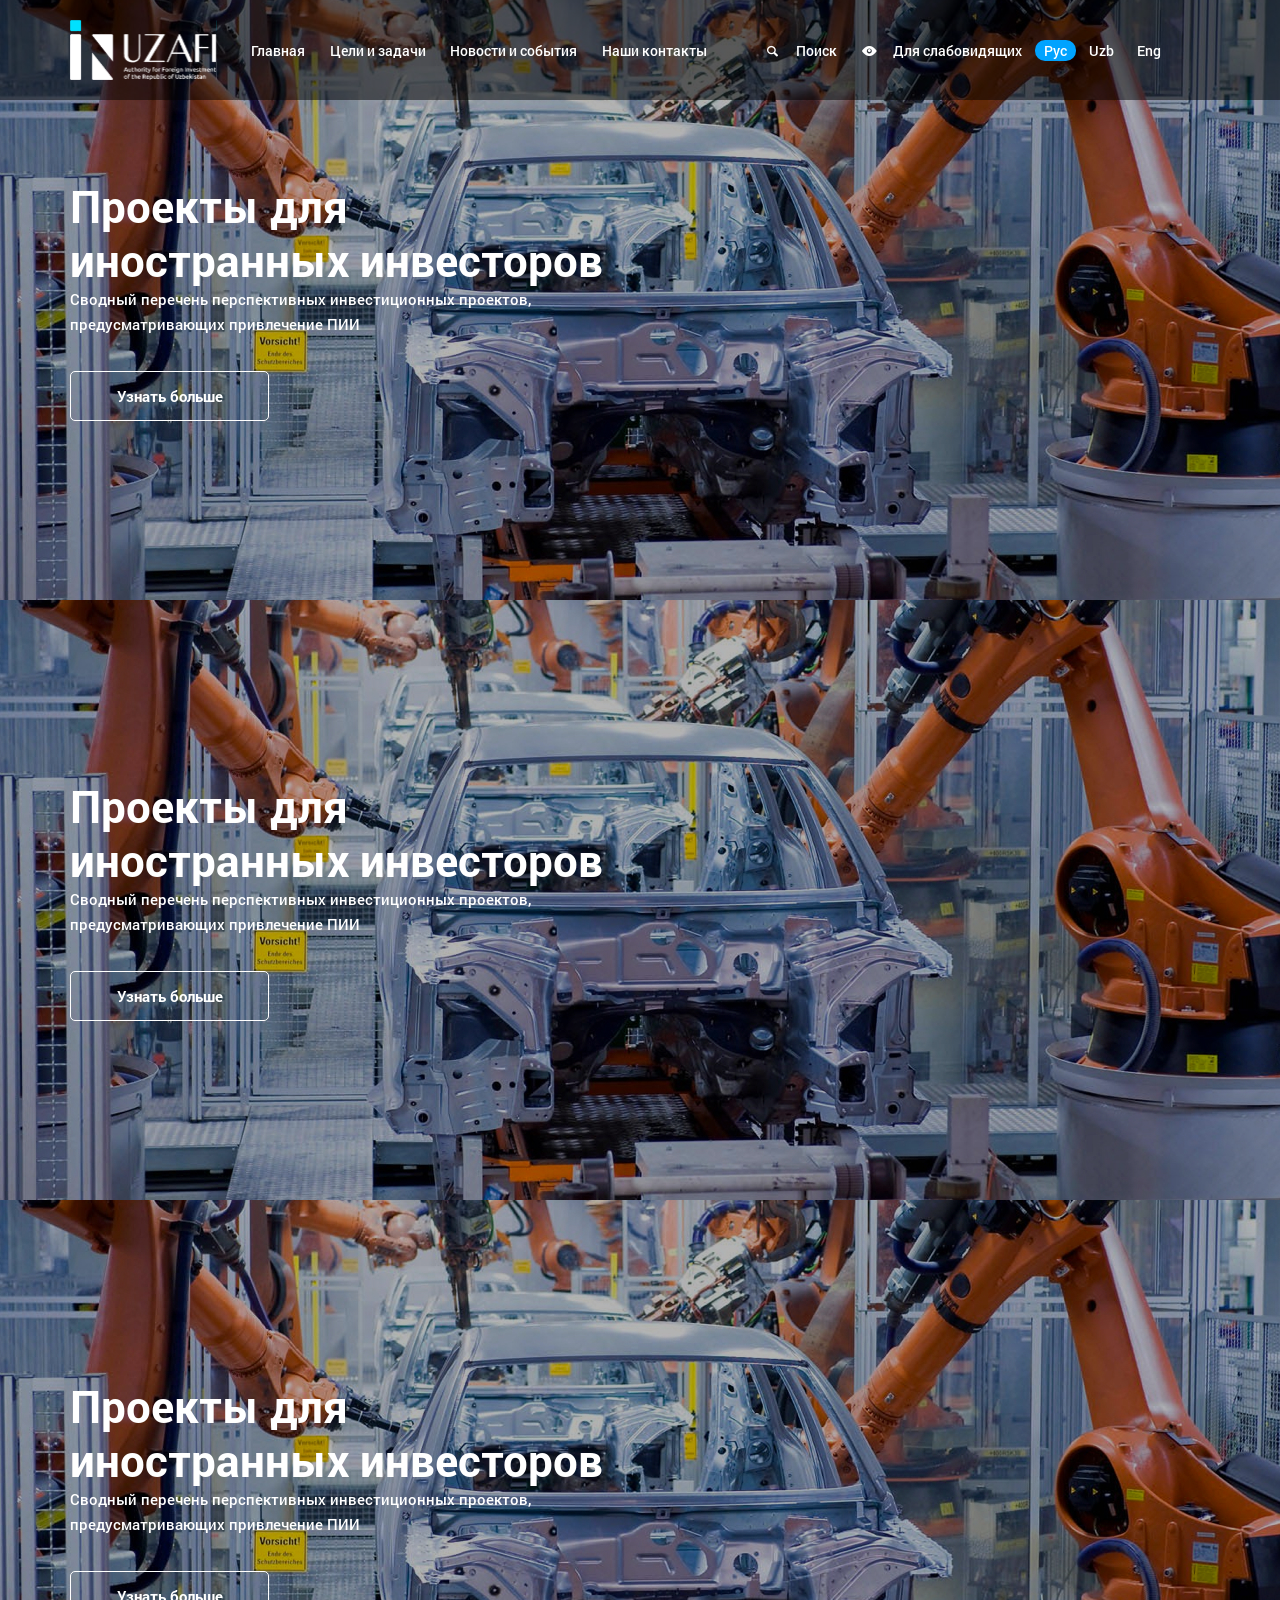
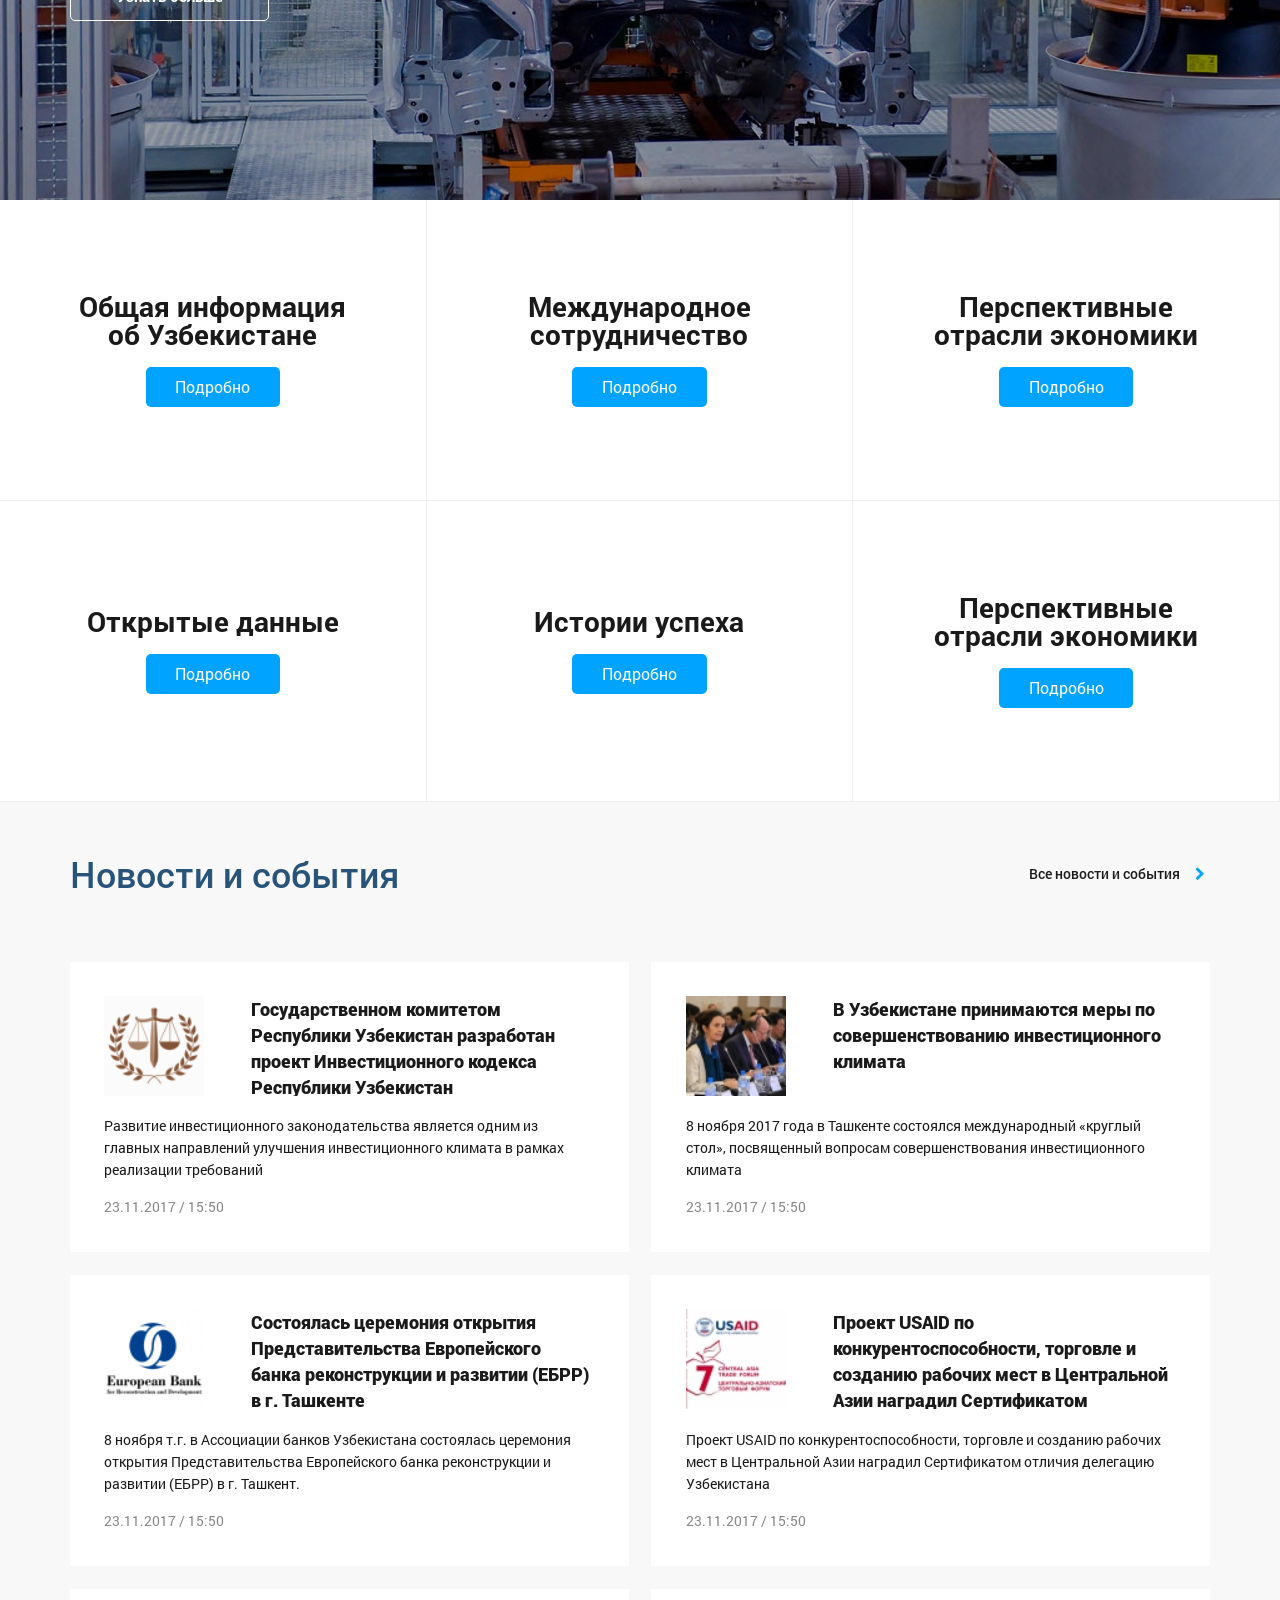
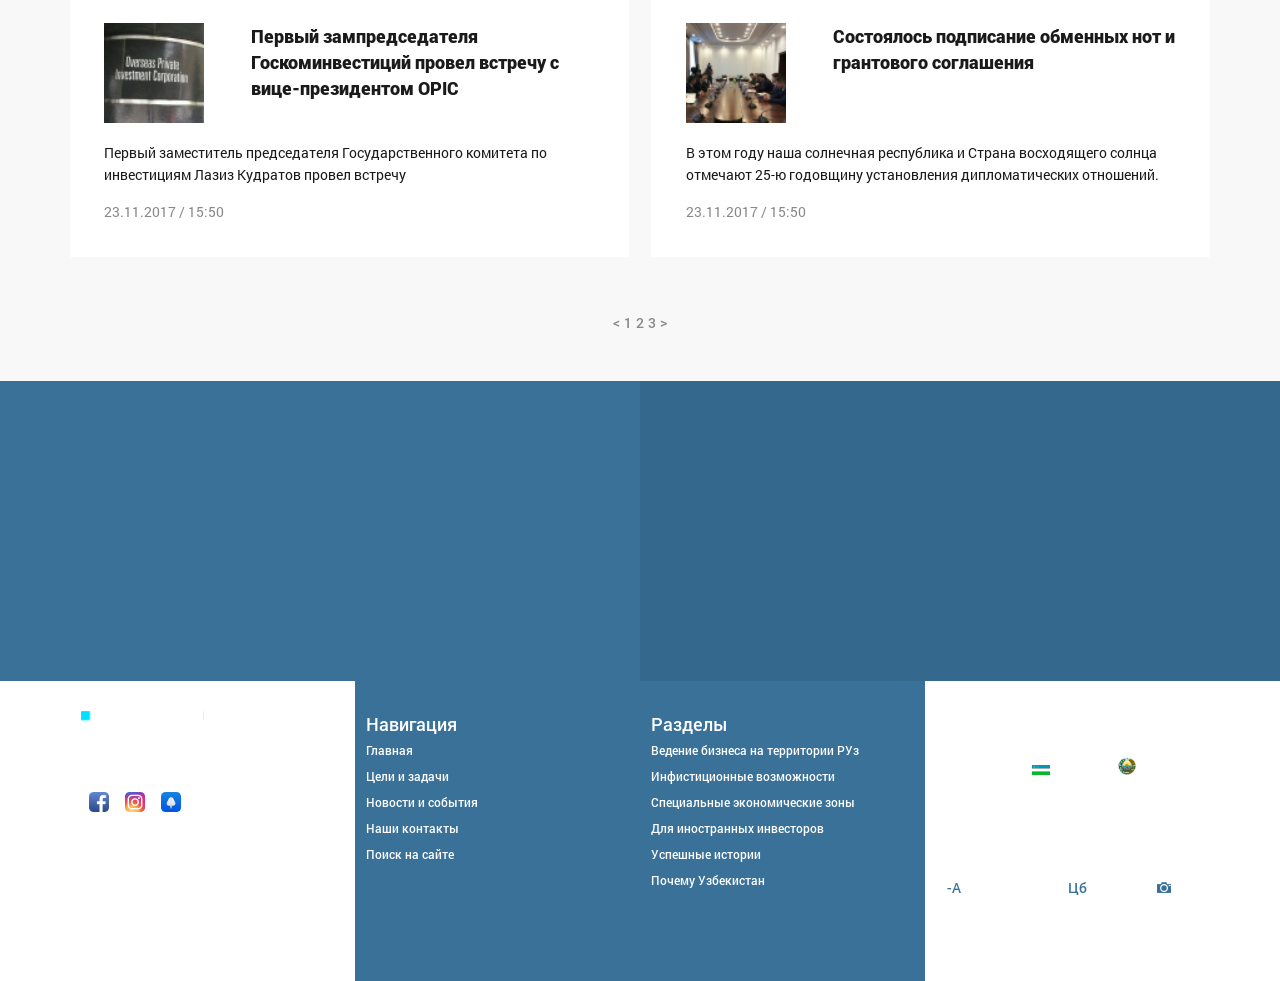
==== page.html @ 5b0d6d6d "second commit" ====
<!DOCTYPE html>
<head>
    <title>Общая информация об Узбекистане</title>
    <meta name="viewport" content="width=device-width, initial-scale=1">
    <meta http-equiv="Content-Type" content="text/html; charset=utf-8" />
    <link rel="shortcut icon" href="images/favicon.ico" />

    <!--fonts-->
    <link href="css/bootstrap.css" rel="stylesheet" type="text/css" media="all" />
    <link href="css/style.css" rel="stylesheet" type="text/css" media="all" />
    <link href="css/slider/owl.carousel.min.css" type="text/css" rel="stylesheet">
    <link href="css/slider/owl.theme.default.css" type="text/css" rel="stylesheet">
    
    <link href="fonts/font_icon.css" type="text/css" rel="stylesheet">
    <!--//fonts-->
    
    <!-- js -->
    <script src="js/jquery.min.js"></script>
    <script type="text/javascript">
		function diplay_hide (blockId){ 
			if ($(blockId).css('display') == 'none'){ 
				$(blockId).animate({height: 'show'}, 200); 
			}else{     
				$(blockId).animate({height: 'hide'}, 200);
			}
		} 
    </script>
    
    <script src="js/slider/jquery-1.10.2.min.js"></script>
    <script src="js/slider/owl.carousel.min.js"></script>
    <script src="js/slider/script2.js"></script>
    <!-- //js -->
</head>

<body>
	<!---------- { top_menu } ------------------------------->
	<div id="topmenu">
    	<div class="topmbg"></div>
        <div class="topmct">
        	<div class="container">
            	<div class="bkpos_15">
                	<a onClick="diplay_hide('#mobakt');return false;" href="#" class="icon-menu-3 mobile_menus1"></a>
                	<a href=""><img class="logos" src="images/logo.svg" /></a>
                    <a href="" class="icon-search-1 mobile_menus2"></a>
                </div>
                
                <div class="bkpos_45 menus">
                	<a href="">Главная</a>
                    <a href="">Цели и задачи</a>
                    <a href="">Новости и события</a>
                    <a href="">Наши контакты</a>
                </div>
                
                <div class="bkpos_40 menus2">
                	<a href="" class="icon-search-1"><span>Поиск</span></a>
                    <a href="" class="icon-eye-2"><span>Для слабовидящих</span></a>
                    
                    <a href="" class="linklang_aktiv">Рус</a>
                    <a href="" class="linklang">Uzb</a>
                    <a href="" class="linklang">Eng</a>
                </div>
                <div class="clear"></div>
            </div>
        </div>
        
        <div class="topmct_mobile" id="mobakt">
        	<a href="">Главная</a>
            <a href="">Цели и задачи</a>
            <a href="">Новости и события</a>
            <a href="">Наши контакты</a>
            <a href="">Поиск</a>
            <a href="">Для слабовидящих</a>
            
            <div class="mobile_lang" >
            	<a href="" class="aktiv_mobils">Рус</a>
                <a href="">Uzb</a>
                <a href="">Eng</a>
                <div class="clear"></div>
            </div>
        </div>
    </div>
    <!---------- { top_menu } ------------------------------->
    
    <!----------- { header } -------------------------------->
    <header id="slide">
    	<div id="slidera2" >
    
        <div class="slidera22">
             <div class="slide_p4" style="background: url(images/Bitmap.jpg) no-repeat;">
             	<div class="container">
                	<div class="sdio">
                        <div class="slide_container">
                        	<h1>Проекты для <br>иностранных инвесторов</h1>
                            <p>Сводный перечень перспективных инвестиционных проектов,<br>предусматривающих привлечение ПИИ</p>
                            <a href="">Узнать больше</a>
                        </div>
                    </div>
                </div>
             </div>
        </div>
        <div class="slidera22">
            <div class="slide_p4" style="background: url(images/Bitmap.jpg) no-repeat;">
            	<div class="container">
                	<div class="sdio">
                        <div class="slide_container">
                        	<h1>Проекты для <br>иностранных инвесторов</h1>
                            <p>Сводный перечень перспективных инвестиционных проектов,<br>предусматривающих привлечение ПИИ</p>
                            <a href="">Узнать больше</a>
                        </div>
                    </div>
                </div>
            </div>
        </div>
        <div class="slidera22">
            <div class="slide_p4" style="background: url(images/Bitmap.jpg) no-repeat;">
            	<div class="container">
                	<div class="sdio">
                        <div class="slide_container">
                        	<h1>Проекты для <br>иностранных инвесторов</h1>
                            <p>Сводный перечень перспективных инвестиционных проектов,<br>предусматривающих привлечение ПИИ</p>
                            <a href="">Узнать больше</a>
                        </div>
                    </div>
                </div>
            </div>
        </div>
        
    </div>	
    </header>
    <!----------- { header } -------------------------------->
    
    
    <!---------- { position1_page } ------------------------->
    <section id="position1_page">
    	<div class="bkpos_33 pageselect">
        	<div class="bg_activ">
            	<div class="bg_activ_img" style="background: url(images/Bitmap.svg) no-repeat;"></div>
            </div>
        	<div class="blocksd_pag">
            	<div class="tabck">
                    <h1>Общая информация <br>об Узбекистане</h1>
                    <a href="">Подробно</a>
                </div>
            </div>
        </div>
        
        <div class="bkpos_33 pageselect">
        	<div class="bg_activ">
            	<div class="bg_activ_img" style="background: url(images/Bitmap.svg) no-repeat;"></div>
            </div>
        	<div class="blocksd_pag">
            	<div class="tabck">
                    <h1>Международное<br>сотрудничество</h1>
                    <a href="">Подробно</a>
                </div>
            </div>
        </div>
        
        <div class="bkpos_33 pageselect">
        	<div class="bg_activ">
            	<div class="bg_activ_img" style="background: url(images/Bitmap.svg) no-repeat;"></div>
            </div>
        	<div class="blocksd_pag">
            	<div class="tabck">
                    <h1>Перспективные<br>отрасли экономики</h1>
                    <a href="">Подробно</a>
                </div>
            </div>
        </div>
        
        <div class="bkpos_33 pageselect">
        	<div class="bg_activ">
            	<div class="bg_activ_img" style="background: url(images/Bitmap.svg) no-repeat;"></div>
            </div>
        	<div class="blocksd_pag">
            	<div class="tabck">
                    <h1>Открытые данные</h1>
                    <a href="">Подробно</a>
                </div>
            </div>
        </div>
        
        <div class="bkpos_33 pageselect">
        	<div class="bg_activ">
            	<div class="bg_activ_img" style="background: url(images/Bitmap.svg) no-repeat;"></div>
            </div>
        	<div class="blocksd_pag">
            	<div class="tabck">
                    <h1>Истории успеха</h1>
                    <a href="">Подробно</a>
                </div>
            </div>
        </div>
        
        <div class="bkpos_33 pageselect">
        	<div class="bg_activ">
            	<div class="bg_activ_img" style="background: url(images/Bitmap.svg) no-repeat;"></div>
            </div>
        	<div class="blocksd_pag">
            	<div class="tabck">
                    <h1>Перспективные<br>отрасли экономики</h1>
                    <a href="">Подробно</a>
                </div>
            </div>
        </div>
        <div class="clear"></div>
    </section>
    <!---------- { position1_page } ------------------------->
    
    
    <!---------- { position5 } ------------------------------>
    <section id="position5">
    	<div class="container">
        	<div class="posblocktitle">
                <div class="bkpos_50"><h1>Новости и события</h1></div>
                <div class="bkpos_50 linksd"><a href="" >Все новости и события<span class="icon-right-open ivos"></span></a></div>
                <div class="clear"></div>
        	</div>
        	<div class="clear"></div>
        	
        	<div class="tablsert">
            	<!-------------------------------------------->
    			<div class="contaibls1">
                	<div class="cretable1">
                    	<div class="bkpos_30"><img src="images/svicon1.svg" /></div>
                        <div class="bkpos_70"><h1>Государственном комитетом Республики Узбекистан разработан проект Инвестиционного кодекса Республики Узбекистан</h1></div>
                        <div class="clear"></div>
                    </div>
                    
                    <div class="cretable2">
                    	<p>Развитие инвестиционного законодательства является одним из главных направлений улучшения инвестиционного климата
в рамках реализации требований</p>
						<span>23.11.2017 / 15:50</span>
                    </div>
                </div>
                <!-------------------------------------------->
                
            	<!-------------------------------------------->
    			<div class="contaibls2">
                    <div class="cretable1">
                    	<div class="bkpos_30"><img src="images/svicon2.svg" /></div>
                        <div class="bkpos_70"><h1>В Узбекистане принимаются меры по совершенствованию инвестиционного климата</h1></div>
                        <div class="clear"></div>
                    </div>
                    
                    <div class="cretable2">
                    	<p>8 ноября 2017 года в Ташкенте состоялся международный «круглый стол», посвященный вопросам совершенствования инвестиционного климата</p>
						<span>23.11.2017 / 15:50</span>
                    </div>
                </div>
                <!-------------------------------------------->
                
                <!-------------------------------------------->
    			<div class="contaibls1">
                	<div class="cretable1">
                    	<div class="bkpos_30"><img src="images/svicon3.svg" /></div>
                        <div class="bkpos_70"><h1>Cостоялась церемония открытия Представительства Европейского банка реконструкции и развитии (ЕБРР) в г. Ташкенте</h1></div>
                        <div class="clear"></div>
                    </div>
                    
                    <div class="cretable2">
                    	<p>8 ноября т.г. в Ассоциации банков Узбекистана состоялась церемония открытия Представительства Европейского банка реконструкции и развитии (ЕБРР) в г. Ташкент.</p>
						<span>23.11.2017 / 15:50</span>
                    </div>
                </div>
                <!-------------------------------------------->
                
            	<!-------------------------------------------->
    			<div class="contaibls2">
                    <div class="cretable1">
                    	<div class="bkpos_30"><img src="images/svicon4.svg" /></div>
                        <div class="bkpos_70"><h1>Проект USAID по конкурентоспособности, торговле и созданию рабочих мест в Центральной Азии наградил Сертификатом делегацию Узбекистана</h1></div>
                        <div class="clear"></div>
                    </div>
                    
                    <div class="cretable2">
                    	<p>Проект USAID по конкурентоспособности, торговле и созданию рабочих мест в Центральной Азии наградил Сертификатом отличия делегацию Узбекистана</p>
						<span>23.11.2017 / 15:50</span>
                    </div>
                </div>
                <!-------------------------------------------->
                
                <!-------------------------------------------->
    			<div class="contaibls1">
                	<div class="cretable1">
                    	<div class="bkpos_30"><img src="images/svicon5.svg" /></div>
                        <div class="bkpos_70"><h1>Первый зампредседателя Госкоминвестиций провел встречу с вице-президентом OPIC</h1></div>
                        <div class="clear"></div>
                    </div>
                    
                    <div class="cretable2">
                    	<p>Первый заместитель председателя Государственного комитета по инвестициям Лазиз Кудратов провел встречу</p>
						<span>23.11.2017 / 15:50</span>
                    </div>
                </div>
                <!-------------------------------------------->
                
            	<!-------------------------------------------->
    			<div class="contaibls2">
                    <div class="cretable1">
                    	<div class="bkpos_30"><img src="images/svicon6.svg" /></div>
                        <div class="bkpos_70"><h1>Состоялось подписание обменных нот и грантового соглашения</h1></div>
                        <div class="clear"></div>
                    </div>
                    
                    <div class="cretable2">
                    	<p>В этом году наша солнечная республика и Страна восходящего солнца отмечают 25-ю годовщину установления дипломатических отношений.</p>
						<span>23.11.2017 / 15:50</span>
                    </div>
                </div>
                <!-------------------------------------------->
                <div class="clear"></div>
            </div>
            
            
            <div class="navigations">
            	<a href=""><</a>
                <a href="">1</a>
                <a href="">2</a>
                <a href="">3</a>
                <a href="">></a>
            </div>
            
        </div>
    </section>
    <!---------- { position5 } ------------------------------>
    
    
    
    <!----------- { footer } -------------------------------->
    <footer id="footer">
    	<div class="footerbg">
            <div class="bkpos_50 fbgs1"></div>
            <div class="bkpos_50 fbgs2"></div>
            <div class="clear"></div>
        </div>
        <div class="clear"></div>
        
        <div class="container">
        	<div class="footcont">
        		<div class="bkpos_25 fotblocks1">
                	<img class="logos_footer" src="images/logo.svg" />
                    <div class="soc">
                    	<a href=""><img src="images/Facebook.png" /></a>
                        <a href=""><img src="images/insta.png" /></a>
                        <a href=""><img src="images/spark2.png" /></a>
                        <div class="clear"></div>
                    </div>
                    
                    <div class="cont">
                    	<p>Телефон доверия</p>
                        <h1>238 52 76</h1>
                    </div>
                    
                    <div class="copyright">
                    © Государственный комитет<br> Республики Узбекистан по<br> инвестициям, 2018
                    </div>
                </div>
                
                <div class="bkpos_25 fotblocks1 bgsfoter">
                	<div class="fnavigat">
                    	<h1>Навигация</h1>
                        <a href="">Главная</a>
                        <a href="">Цели и задачи</a>
                        <a href="">Новости и события</a>
                        <a href="">Наши контакты</a>
                        <a href="">Поиск на сайте</a>
                    </div>
                </div>
                
                <div class="bkpos_25 fotblocks1 slabs bgsfoter">
                	<div class="fnavigat">
                    	<h1>Разделы</h1>
                        <a href="">Ведение бизнеса на территории РУз</a>
                        <a href="">Инфистиционные возможности</a>
                        <a href="">Специальные экономические зоны</a>
                        <a href="">Для иностранных инвесторов</a>
                        <a href="">Успешные истории</a>
                        <a href="">Почему Узбекистан</a>
                    </div>
                </div>
                
                <div class="bkpos_25 fotblocks1 ">
                	<div class="fnavigat1">
                    	<h1>Символика Узбекистана</h1>
                        <div class="symvol">
                            <a href=""><img src="images/symvol1.svg" />Гимн</a>
                            <a href="" class="linedf"><img src="images/symvol2.svg" />Флаг</a>
                            <a href="" class="linedf"><img src="images/symvol3.svg" />Герб</a>
                            <div class="clear"></div>
                        </div>
                        <h1 class="slabs">Возможности для слабовидящих</h1>
                        
                        <div class="buttoms_uprav">
                        	<div class="post1uprav">
                            	<a href="" class="activf">-A</a>
                                <a href="">A</a>
                                <a href="">+A</a>
                            </div>
                            
                            <div class="post2uprav">
                            	<a href="" class="activf">Цб</a>
                                <a href="">Чб</a>
                            </div>
                            
                            <div class="post3uprav">
                            	<a href="" class="icon-camera-6 activf"></a>
                            </div>
                        	<div class="clear"></div>
                        </div>
                        
                        <div class="copys">Разработано в iHoops</div>
                    </div>
                </div>
                <div class="clear"></div>
            </div>
        </div>
    </footer>
    <!----------- { footer } -------------------------------->
</body>
</html>
---- css/style.css ----
@import url(../fonts/font.css); /*roboto1,roboto2,roboto3,roboto4,roboto5,roboto6,roboto7,roboto8,roboto9,roboto10,roboto11,roboto12,open_sans_bold,open_sans*/
/*
------------------------------
Author: Sgurskiy Andrey
Author URL: http://avvio.org
------------------------------
*/



/* =========== {сброс} ============== */
html, body, div, span, applet, object, iframe, h1, h2, h3, h4, h5, h6, p, blockquote, pre, a, abbr, acronym, address, big, cite, code, del, dfn, em, img, ins, kbd, q, s, samp, small, strike, strong, sub, sup, tt, var, b, u, i, center, dl, dt, dd, ol, ul, li, fieldset, form, label, legend, table, caption, tbody, tfoot, thead, tr, th, td,article, aside, canvas, details, embed, figure, figcaption, footer, header, hgroup, menu, nav, output, ruby, section, summary, time, mark, audio, video { margin: 0; padding: 0; border: 0; font-size: 100%; font: inherit; vertical-align: baseline } article, aside, details, figcaption, figure, footer, header, hgroup, menu, nav, section { display: block } body { line-height: 1 } ol, ul { list-style: none } blockquote, q { quotes: none } blockquote:before, blockquote:after, q:before, q:after { content: ''; content: none } table { border-collapse: collapse; border-spacing: 0 }
article,aside,details,figcaption,figure,footer,header,hgroup,nav,section,summary { display: block; }
/* =========== {сброс} ============== */


/* ========== {фон сайта} =========== */
html, html { -webkit-font-smoothing: antialiased; background-color:#ffffff !important; font-family:'roboto10',Verdana !important;}
/* ========== {фон сайта} =========== */


/* ============ {body} ============== */
body, select, input, textarea, button {outline: none; padding:0px; margin:0px;}
.clear{ clear:both;}
/* ============ {body} ============== */


/* ========= {block pack} =========== */
.bkpos_05{ float:left; width:5%; height:auto;}
.bkpos_10{ float:left; width:10%; height:auto;}
.bkpos_15{ float:left; width:15%; height:auto;}
.bkpos_20{ float:left; width:20%; height:auto;}
.bkpos_25{ float:left; width:25%; height:auto;}
.bkpos_30{ float:left; width:30%; height:auto;}
.bkpos_33{ float:left; width:33.33333333333%; height:auto;}
.bkpos_35{ float:left; width:35%; height:auto;}
.bkpos_37{ float:left; width:37%; height:auto;}
.bkpos_40{ float:left; width:40%; height:auto;}
.bkpos_45{ float:left; width:45%; height:auto;}
.bkpos_50{ float:left; width:50%; height:auto;}
.bkpos_55{ float:left; width:55%; height:auto;}
.bkpos_60{ float:left; width:60%; height:auto;}
.bkpos_63{ float:left; width:63%; height:auto;}
.bkpos_65{ float:left; width:65%; height:auto;}
.bkpos_70{ float:left; width:70%; height:auto;}
.bkpos_75{ float:left; width:75%; height:auto;}
.bkpos_80{ float:left; width:80%; height:auto;}
.bkpos_85{ float:left; width:85%; height:auto;}
.bkpos_90{ float:left; width:90%; height:auto;}
.bkpos_95{ float:left; width:95%; height:auto;}
.bkpos_100{ float:left; width:100%; height:auto;}
/* ========= {block pack} =========== */


/*----------------------------------------------------------------------------------------ОБЩЕЕ------------------------------------------------------------------------------------*/
/*------------------------ { top_menu } ---------------------------------*/
#topmenu{ height:auto; position:fixed; width:100%; z-index:999;}
.topmbg{ height:100px; background-color:#000000; opacity: 0.5;}

.mobile_menus1{ float:left; font-size:18px; color:#FFFFFF; display:none; line-height:60px; width:10%;}
.mobile_menus2{ float:right; font-size:18px; color:#FFFFFF; display:none; line-height:60px; width:10%;}
.mobile_menus1:hover{opacity:0.8;}
.mobile_menus2:hover{opacity:0.8;}
.topmct_mobile{ background-color:#FFFFFF; padding-bottom:1%; display:none;}
.topmct_mobile a{ display:block; height:35px; line-height:35px; border-bottom:1px solid #eeeeee; padding-left:4%; padding-right:4%; font-size:12px; color:#000000; transition: 0.5s;}
.topmct_mobile a:hover{ padding-left:6%;}
.mobile_lang{ margin-top:5%; }
.mobile_lang a{ width: 29%; margin-left:2%; margin-right:2%; float:left; display:block; font-size:14px; color:#000000; font-family:'roboto8',Verdana; text-align:center; font-size:12px;}
.mobile_lang a:hover{ background-color:#00A3FF; color:#FFFFFF; padding:0;}
.aktiv_mobils{background-color:#00A3FF; color:#FFFFFF !important; padding:0;}

.topmct{ height:100px; width:100%; position:relative; z-index:9; margin-top:-100px;}
.topmct .logos{ height:60px; width:auto; margin-top:20px;}
.topmct .menus{ line-height:100px;}
.topmct .menus a{ font-size:14px; color:#FFFFFF; font-family:'roboto8',Verdana; padding-left:2%; padding-right:2%;}
.topmct .menus a:hover{opacity: 0.7;}
.menus2{line-height:100px;}
.topmct .menus2 a{ font-size:14px; color:#FFFFFF; font-family:'roboto8',Verdana; padding-left:2%; padding-right:2%;}
.topmct .menus2 a:hover{opacity: 0.7;}
.topmct .menus2 a span{ padding-left:3%;}

.linklang{}
.linklang:hover{ background-color:#00A3FF; padding-left:5px; padding-right:5px; padding-top:1px; padding-bottom:1px; border-radius:10px; opacity: 1 !important;}
.linklang_aktiv{ background-color:#00A3FF; padding-left:5px; padding-right:5px; padding-top:1px; padding-bottom:1px; border-radius:10px;}
.linklang_aktiv:hover{ opacity: 1 !important;}
/*------------------------ { top_menu } ---------------------------------*/


/*------------------------ { footer } --------------------------------*/
#footer{ background-color:#3A7199; height:300px;}
.footerbg{}
.fbgs1{height:300px; background-color:#3A7199;}
.fbgs2{height:300px; background-color:#35688D;}

.footcont{  width:100%;  height:300px; display:block; margin-top:-300px;  z-index:9; position:relative; }
.fotblocks1{ height:300px; padding-top:30px; padding-bottom:30px; padding-left:1%; padding-right:1%;}
.logos_footer{ height:50px; width:auto; margin-bottom:8%;}
.soc{ margin-bottom:8%;}
.soc a{ height:20px; width:20px; float: left; display:block; margin:3%;}
.soc a img{ height:20px; width:20px;}

.cont{margin-bottom:8%;}
.cont p{color:#fff; font-family:'roboto3',Verdana; font-size:12px;}
.cont h1{color:#fff; font-family:'roboto8',Verdana; font-size:24px;}

.copyright{color:#fff; font-family:'roboto3',Verdana; font-size:10px;}

.fnavigat{}
.fnavigat h1{color:#fff; font-family:'roboto8',Verdana; font-size:18px; line-height:26px;}
.fnavigat a{ display:block; color:#fff; font-family:'roboto8',Verdana; font-size:12px; line-height:26px;}
.fnavigat a:hover{ opacity:0.7;}

.fnavigat1{}
.fnavigat1 h1{color:#fff; font-family:'roboto8',Verdana; font-size:18px; line-height:26px;}

.symvol{ margin-top:7%; margin-bottom:7%;}
.symvol a{color:#fff; font-family:'roboto8',Verdana; font-size:14px; margin-top:-5px; display:block; float:left; width:33%; height:30px; line-height:30px;}
.symvol a:hover{opacity:0.7;}
.linedf{border-left:1px solid #FFFFFF; padding-left:3%; padding-right:3%;}
.symvol a img{padding-right:12px; margin-bottom:-4px;}

.buttoms_uprav{ margin-top:7%;}
.post1uprav{ float:left; margin-right:15px;}
.post1uprav a{ display:block; float:left; margin:3px; width:30px; height:30px; border-radius:6px; border:1px solid #FFFFFF; line-height:30px; text-align:center; color:#FFFFFF; font-family:'roboto8',Verdana; font-size:14px;}
.post1uprav a:hover{color:#3A7199; background-color:#FFFFFF; }

.post2uprav{ float:left; margin-right:15px;}
.post2uprav a{ display:block; float:left; margin:3px; width:30px; height:30px; border-radius:6px; border:1px solid #FFFFFF; line-height:30px; text-align:center; color:#FFFFFF; font-family:'roboto8',Verdana; font-size:14px;}
.post2uprav a:hover{color:#3A7199; background-color:#FFFFFF; }

.post3uprav{ float:left; margin-right:15px;}
.post3uprav a{ display:block; float:left; margin:3px; width:30px; height:30px; border-radius:6px; border:1px solid #FFFFFF; line-height:30px; text-align:center; color:#FFFFFF; font-family:'roboto8',Verdana; font-size:14px;}
.post3uprav a:hover{color:#3A7199; background-color:#FFFFFF; }

.activf{color:#3A7199 !important; background-color:#FFFFFF;}

.copys{ margin-top:7%; color:#fff; font-family:'roboto1',Verdana; font-size:10px;}
.bgsfoter{background-color:#3A7199;}
/*------------------------ { footer } --------------------------------*/
/*----------------------------------------------------------------------------------------ОБЩЕЕ------------------------------------------------------------------------------------*/


/*--------------------------------------------------------------------------------------СТРАНИЦА1----------------------------------------------------------------------------------*/
/*------------------------ { header } ---------------------------------*/
#header{
background: url("../images/header.svg") no-repeat;
background-size:cover;
-webkit-background-size: cover;
-o-background-size: cover;
-ms-background-size: cover;
-moz-background-size: cover;
height:500px;
padding-top:100px;
padding-bottom:70px;
}

.infopovds{ display:table; text-align:center; color:#FFFFFF; width:100%; height:330px;}
.blockinf{display: table-cell; vertical-align: middle;}
.blockinf h1{ font-size:44px; font-family:'roboto3',Verdana;}
/*------------------------ { header } ---------------------------------*/


/*----------------------- { position1 } -------------------------------*/
#position1{ position:relative; z-index:9; margin-top:-70px;}
.submenu{}
#tab2, #tab3, #tab4, #tab5, #tab6 {position: fixed;}

.menu1 > a,
.menu1 #tab2:target ~ a:nth-of-type(1),
.menu1 #tab3:target ~ a:nth-of-type(1),
.menu1 #tab4:target ~ a:nth-of-type(1),
.menu1 #tab5:target ~ a:nth-of-type(1),
.menu1 #tab6:target ~ a:nth-of-type(1),
.menu1 > div { padding: 5px; }

.menu1 > a { height:70px; padding:1%; width:16.666667%;  display:table; float:left; text-align:center; background-color:#FFFFFF; font-size:14px; color:#000000; font-family:'roboto8',Verdana;}
.menu1 > a span{ display: table-cell; vertical-align: middle;}
.subplatform{ height:70px; display:block; background-color:#35688D; clear:both; line-height:60px; }
.subplatform a{ font-family:'roboto10',Verdana; color:#FFFFFF; font-size:14px; padding-left:2%; padding-right:2%;}
.subplatform a:hover{ opacity:0.7;}

#tab2,
#tab3,
#tab4,
#tab5,
#tab6,
.menu1 > div,
.menu1 #tab2:target ~ div:nth-of-type(1),
.menu1 #tab3:target ~ div:nth-of-type(1), 
.menu1 #tab4:target ~ div:nth-of-type(1), 
.menu1 #tab5:target ~ div:nth-of-type(1),
.menu1 #tab6:target ~ div:nth-of-type(1) {display: none; }

.menu1 > div:nth-of-type(1),
.menu1 #tab2:target ~ div:nth-of-type(2),
.menu1 #tab3:target ~ div:nth-of-type(3),
.menu1 #tab4:target ~ div:nth-of-type(4),
.menu1 #tab5:target ~ div:nth-of-type(5),
.menu1 #tab6:target ~ div:nth-of-type(6) { display: block; }

.menu1 > a:nth-of-type(1),
.menu1 #tab2:target ~ a:nth-of-type(2),
.menu1 #tab3:target ~ a:nth-of-type(3),
.menu1 #tab4:target ~ a:nth-of-type(4),
.menu1 #tab5:target ~ a:nth-of-type(5),
.menu1 #tab6:target ~ a:nth-of-type(6) { background-color:#35688D !important; color:#FFFFFF !important;  }
/*----------------------- { position1 } -------------------------------*/


/*----------------------- { position2 } -------------------------------*/
#position2{}
.postbg{
width:90%; margin-left:5%; margin-right:5%;
background: url("../images/map.svg") no-repeat;
background-size:cover;
-webkit-background-size: cover;
-o-background-size: cover;
-ms-background-size: cover;
-moz-background-size: cover;
padding-top:5%;
padding-bottom:5%;
padding-left:4%;
padding-right:4%;
}

.posttext1{ text-align:center; color:#A27B37; font-family:'roboto7',Verdana; font-size:24px; line-height:32px;}
.posttext2{ text-align:center; color:#1A1A1A; font-family:'roboto10',Verdana; font-size:15px; line-height:23px; margin-top:5%;}
/*----------------------- { position2 } -------------------------------*/

/*----------------------- { position3 } -------------------------------*/
#position3{ background-color:#f9f8f8; text-align:center; padding:5%;}
.postext3_1{color:#29547A; font-family:'roboto1',Verdana; font-size:24px; line-height:32px;}
.postext3_2{color:#1A1A1A; font-family:'roboto10',Verdana; font-size:14px; line-height:22px; margin-top:2%;}
/*----------------------- { position3 } -------------------------------*/



/*----------------------- { position4 } -------------------------------*/
#position4{}
.steksections1 .blsd1{ 
min-height:372px; 
padding:3%;
background-size:cover !important;
-webkit-background-size: cover !important;
-o-background-size: cover !important;
-ms-background-size: cover !important;
-moz-background-size: cover !important;
}
.postext4_1{color:#118FFF; font-family:'roboto1',Verdana; font-size:36px; line-height:42px;}
.postext4_2{color:#1A1A1A; font-family:'roboto10',Verdana; font-size:14px; line-height:22px; margin-top:2%;}
/*----------------------- { position4 } -------------------------------*/

/*----------------------- { position5 } -------------------------------*/
#position5{background-color:#f9f8f8; padding-top:4%; padding-bottom:4%;}
.posblocktitle{ height:40px; line-height:40px; margin-bottom:6%;}
.posblocktitle h1{color:#29547A; font-family:'roboto8',Verdana; font-size:36px; line-height:42px;}
.posblocktitle a{color:#1A1A1A; font-family:'roboto8',Verdana; font-size:14px;}
.posblocktitle .linksd{ text-align:right;}
.ivos{ padding-left:10px; color:#00A3FF; font-size:14px;}
.tablesrpos{display: table-cell; vertical-align: middle; width:100%;}

.tablsert{ width:100%;}
.contaibls1{float:left; width:49%; margin-right:1%; display:block; background-color:#FFFFFF; padding:3%; margin-bottom:2%;}
.contaibls2{float:left; width:49%; margin-left:1%; display:block; background-color:#FFFFFF; padding:3%; margin-bottom:2%;}
.cretable1{ height:100px; overflow:hidden;}
.cretable1 img{ height:100px; width:100px; display:table;}
.cretable1 h1{color:#1A1A1A; font-family:'roboto1',Verdana; font-size:18px; line-height:26px;}
.cretable2{ margin-top:4%;}
.cretable2 p{color:#1A1A1A; font-family:'roboto10',Verdana; font-size:14px; line-height:22px;}
.cretable2 span{color:#898989; font-family:'roboto10',Verdana; font-size:14px; line-height:22px; padding-top:3%; display:block;}

.navigations{ margin-top:3%; text-align:center;}
.navigations a{color:#898989; font-family:'roboto8',Verdana; font-size:14px;}
.navigations a:hover{color:#1A1A1A;}
/*----------------------- { position5 } -------------------------------*/
/*--------------------------------------------------------------------------------------СТРАНИЦА1----------------------------------------------------------------------------------*/

/*--------------------------------------------------------------------------------------СТРАНИЦА2----------------------------------------------------------------------------------*/

/*------------------------ { header } ---------------------------------*/
#slide{}
.slide_p4{
height:600px;
background-size:cover !important;
-webkit-background-size: cover !important;
-o-background-size: cover !important;
-ms-background-size: cover !important;
-moz-background-size: cover !important;
}
.sdio{display:table; width:100%; height:600px;}
.slide_container{display: table-cell; vertical-align: middle; width:100%;}
.slide_container h1{color:#ffffff; font-family:'roboto3',Verdana; font-size:44px; line-height:54px;}
.slide_container p{color:#ffffff; font-family:'roboto8',Verdana; font-size:15px; line-height:25px;}
.slide_container a{ display:block; height:48px; display: table; border-radius:5px; line-height:48px; border:1px solid #FFFFFF; padding-left:4%; padding-right:4%; color:#ffffff; font-family:'roboto3',Verdana; font-size:15px; margin-top:3%;}
/*------------------------ { header } ---------------------------------*/

/*--------------------- { position1_page } ----------------------------*/
#position1_page{background-color:#fff;}
.pageselect{   border-right:1px solid #eeeeee; border-bottom:1px solid #eeeeee; transition: 0.5s;}
.blocksd_pag{ height:300px; margin-top:-300px; display:table; width:100%; position:relative; z-index:9;}
.tabck{display: table-cell; vertical-align: middle; }
.blocksd_pag h1{color:#1A1A1A; font-family:'roboto3',Verdana; font-size:28px; line-height:28px; text-align:center; transition: 0.5s;}
.blocksd_pag a{ display: table; margin-left:auto; margin-right:auto; height:40px; line-height:40px; background-color:#00A3FF; color:#FFFFFF; text-align:center; padding-left:7%; padding-right:7%; border-radius:5px; margin-top:4%; transition: 0.5s; }
.bg_activ{background-color:#fff; transition: 0.5s;}
.bg_activ_img{
background-size:cover !important;
-webkit-background-size: cover !important;
-o-background-size: cover !important;
-ms-background-size: cover !important;
-moz-background-size: cover !important;
height:300px;
opacity:0;
transition: 0.5s;
}

.pageselect:hover{ border-right:1px solid #356891; border-bottom:1px solid #356891;}
.pageselect:hover h1{ color:#FFFFFF;}
.pageselect:hover a{box-shadow: 0 6px 6px rgba(0, 0, 0, .2);}
.pageselect:hover .bg_activ{background-color:#356891;}
.pageselect:hover .bg_activ_img{opacity:0.1;}
/*--------------------- { position1_page } ----------------------------*/
/*--------------------------------------------------------------------------------------СТРАНИЦА2----------------------------------------------------------------------------------*/

@media(max-width:1250px){
/*----------------------------------------------------------------------------------------ОБЩЕЕ------------------------------------------------------------------------------------*/
/*------------------------ { top_menu } ---------------------------------*/
#topmenu{ }
.topmbg{ height:60px;}
.topmct{ height:60px; margin-top:-60px;}
.topmct .bkpos_15{ width:100%; float:none;}
.topmct .bkpos_45{ display:none;}
.topmct .bkpos_40{ display:none;}

.mobile_menus1{display:block;}
.mobile_menus2{display:block;}
.topmct .logos{ height:40px; width:auto; float:left; display:block; margin-top:10px; width:80%;}
/*------------------------ { top_menu } ---------------------------------*/

/*------------------------ { footer } --------------------------------*/
#footer{height: auto;}
.footerbg{ display:none;}
.footcont{  width:100%;  height: auto;  margin-top:0;  }
.footcont .bkpos_25{ width:100%; float:none; text-align:center; margin-bottom:12%;}
.fotblocks1{ height: auto;  padding-left:0%; padding-right:0%; padding-top:0px; padding-bottom:0px;}

.soc{ display: table; margin-left:auto; margin-right:auto; width:100px;}
.soc a{ margin:5px;}

.cont{display:none;}
.copyright{display:none;}
.slabs{display:none;}

.fnavigat{}
.fnavigat h1{color:#fff; font-family:'roboto8',Verdana; font-size:18px; line-height:26px;}
.fnavigat a{ display:block; color:#fff; font-family:'roboto8',Verdana; font-size:12px; line-height:26px;}
.fnavigat a:hover{ opacity:0.7;}

.fnavigat1{}
.fnavigat1 h1{color:#fff; font-family:'roboto8',Verdana; font-size:18px; line-height:26px;}

.symvol{ margin-top:7%; margin-bottom:7%;}
.symvol a{color:#fff; font-family:'roboto8',Verdana; font-size:14px; margin-top:-5px; display:block; float:left; width:33%; height:30px; line-height:30px;}
.symvol a:hover{opacity:0.7;}
.linedf{border-left:1px solid #FFFFFF; padding-left:3%; padding-right:3%;}
.symvol a img{padding-right:12px; margin-bottom:-4px;}

.buttoms_uprav{display:none;}
.copys{ margin-top:7%; color:#fff; font-family:'roboto1',Verdana; font-size:10px;}
/*------------------------ { footer } --------------------------------*/
/*----------------------------------------------------------------------------------------ОБЩЕЕ------------------------------------------------------------------------------------*/



/*--------------------------------------------------------------------------------------СТРАНИЦА1----------------------------------------------------------------------------------*/
/*----------------------- { position1 } -------------------------------*/
.menu1 > a {  width:33.33333333333%; }
.subplatform{ height: auto; }
/*----------------------- { position1 } -------------------------------*/


/*----------------------- { position5 } -------------------------------*/
.cretable1 img{ height:80px; width:80px;}
.cretable1 h1{font-size:16px;}
.cretable2 p{font-size:12px; }
.cretable2 span{font-size:12px;}
/*----------------------- { position5 } -------------------------------*/
/*--------------------------------------------------------------------------------------СТРАНИЦА1----------------------------------------------------------------------------------*/
}

@media(max-width:748px){
/*----------------------------------------------------------------------------------------ОБЩЕЕ------------------------------------------------------------------------------------*/
/*------------------------ { top_menu } ---------------------------------*/
#topmenu{ }
.topmbg{ height:60px;}
.topmct{ height:60px; margin-top:-60px;}
.topmct .bkpos_15{ width:100%; float:none;}
.topmct .bkpos_45{ display:none;}
.topmct .bkpos_40{ display:none;}

.mobile_menus1{display:block;}
.mobile_menus2{display:block;}
.topmct .logos{ height:40px; width:auto; float:left; display:block; margin-top:10px; width:80%;}
/*------------------------ { top_menu } ---------------------------------*/

/*------------------------ { footer } --------------------------------*/
#footer{height: auto;}
.footerbg{ display:none;}
.footcont{  width:100%;  height: auto;  margin-top:0; }
.footcont .bkpos_25{ width:100%; float:none; text-align:center; margin-bottom:12%;}
.fotblocks1{ height: auto; padding-left:0%; padding-right:0%; padding-top:0px; padding-bottom:0px;}

.soc{ display: table; margin-left:auto; margin-right:auto; width:90px;}
.soc a{ margin:5px;}

.cont{display:none;}
.copyright{display:none;}
.slabs{display:none;}

.fnavigat{}
.fnavigat h1{color:#fff; font-family:'roboto8',Verdana; font-size:18px; line-height:26px;}
.fnavigat a{ display:block; color:#fff; font-family:'roboto8',Verdana; font-size:12px; line-height:26px;}
.fnavigat a:hover{ opacity:0.7;}

.fnavigat1{}
.fnavigat1 h1{color:#fff; font-family:'roboto8',Verdana; font-size:18px; line-height:26px;}

.symvol{ margin-top:7%; margin-bottom:7%;}
.symvol a{color:#fff; font-family:'roboto8',Verdana; font-size:14px; margin-top:-5px; display:block; float:left; width:33%; height:30px; line-height:30px;}
.symvol a:hover{opacity:0.7;}
.linedf{border-left:1px solid #FFFFFF; padding-left:3%; padding-right:3%;}
.symvol a img{padding-right:12px; margin-bottom:-4px;}

.buttoms_uprav{display:none;}
.copys{ margin-top:7%; color:#fff; font-family:'roboto1',Verdana; font-size:10px;}
/*------------------------ { footer } --------------------------------*/
/*----------------------------------------------------------------------------------------ОБЩЕЕ------------------------------------------------------------------------------------*/

/*--------------------------------------------------------------------------------------СТРАНИЦА1----------------------------------------------------------------------------------*/
/*------------------------ { header } ---------------------------------*/
.blockinf h1{ font-size:36px;}
/*------------------------ { header } ---------------------------------*/


/*----------------------- { position1 } -------------------------------*/
#position1{ position:relative; z-index:9; margin-top:-75px;}
.menu1 > a { height:50px;  width:50%; font-size:10px; }
.subplatform{ height: auto; line-height: normal; text-align:center;}
.subplatform a{font-size:12px; padding-left:0%; padding-right:0%; display:block; padding-top:6px; padding-bottom:6px; }
/*----------------------- { position1 } -------------------------------*/


/*----------------------- { position2 } -------------------------------*/
#position2{}
.postbg{width:100%; margin-left:0%; margin-right:0%; padding-top:5%; padding-bottom:5%; padding-left:2%; padding-right:2%;}
.posttext1{ font-size:18px; }
.posttext2{ font-size:12px; margin-top:9%;}
/*----------------------- { position2 } -------------------------------*/


/*----------------------- { position3 } -------------------------------*/
#position3{ padding:0%; padding-top:6%; padding-bottom:6%; padding-left:1%; padding-right:1%;}
.postext3_1{font-size:18px;}
.postext3_2{font-size:12px; margin-top:4%;}
/*----------------------- { position3 } -------------------------------*/


/*----------------------- { position4 } -------------------------------*/
#position4{}
.steksections1 .bkpos_50{ width:100%; float:left;}
.steksections1 .blsd1{ 
min-height:372px; 
padding:5%;
}
.postext4_1{font-size:24px;text-align:center;}
.postext4_2{font-size:14px; text-align:center;}
/*----------------------- { position4 } -------------------------------*/


/*----------------------- { position5 } -------------------------------*/
#position5{padding-top:12%; padding-bottom:12%;}
.posblocktitle .bkpos_50{ width:100%; float:none; text-align:center;}
.posblocktitle{ height: auto; line-height: normal; margin-bottom:10%;}
.posblocktitle h1{ font-size:28px; }
.posblocktitle .linksd{ text-align:center;}


.tablsert{ width:100%;}
.contaibls1{float:none; width:100%; margin-right:0%; display:block; padding:2%; margin-bottom:5%;}
.contaibls2{float:none; width:100%; margin-left:0%; display:block;  padding:2%; margin-bottom:5%;}
.cretable1 img{ height:70px; width:70px; }
.cretable1 h1{font-size:16px;}
.cretable2 p{ font-size:12px; }
.cretable2 span{font-size:12px;}
/*----------------------- { position5 } -------------------------------*/
/*--------------------------------------------------------------------------------------СТРАНИЦА1----------------------------------------------------------------------------------*/

/*--------------------------------------------------------------------------------------СТРАНИЦА2----------------------------------------------------------------------------------*/
/*--------------------- { position1_page } ----------------------------*/
#position1_page .bkpos_33{ float:none; width:100%;}
/*--------------------- { position1_page } ----------------------------*/
/*--------------------------------------------------------------------------------------СТРАНИЦА2----------------------------------------------------------------------------------*/
}
---- fonts/font_icon.css ----
@font-face {
  font-family: 'fontello';
  src: url('icon/fontello.eot?62548169');
  src: url('icon/fontello.eot?62548169#iefix') format('embedded-opentype'),
       url('icon/fontello.woff2?62548169') format('woff2'),
       url('icon/fontello.woff?62548169') format('woff'),
       url('icon/fontello.ttf?62548169') format('truetype'),
       url('icon/fontello.svg?62548169#fontello') format('svg');
  font-weight: normal;
  font-style: normal;
}
 
.icon-link:before { content: '\e800'; } /* '?' */
.icon-cog-alt:before { content: '\e801'; } /* '?' */
.icon-wrench:before { content: '\e802'; } /* '?' */
.icon-right-open:before { content: '\e803'; } /* '?' */
.icon-left-open:before { content: '\e804'; } /* '?' */
.icon-down-open:before { content: '\e805'; } /* '?' */
.icon-up-open:before { content: '\e806'; } /* '?' */
.icon-down-dir:before { content: '\e807'; } /* '?' */
.icon-up-dir:before { content: '\e808'; } /* '?' */
.icon-left-dir:before { content: '\e809'; } /* '?' */
.icon-right-dir:before { content: '\e80a'; } /* '?' */
.icon-text-width:before { content: '\e80b'; } /* '?' */
.icon-text-height:before { content: '\e80c'; } /* '?' */
.icon-check:before { content: '\e80d'; } /* '?' */
.icon-tools:before { content: '\e80e'; } /* '?' */
.icon-map:before { content: '\e80f'; } /* '?' */
.icon-users:before { content: '\e810'; } /* '?' */
.icon-layout:before { content: '\e811'; } /* '?' */
.icon-check-1:before { content: '\e812'; } /* '?' */
.icon-cancel:before { content: '\e813'; } /* '?' */
.icon-down-open-big:before { content: '\e814'; } /* '?' */
.icon-left-open-big:before { content: '\e815'; } /* '?' */
.icon-right-open-big:before { content: '\e816'; } /* '?' */
.icon-up-open-big:before { content: '\e817'; } /* '?' */
.icon-th-outline:before { content: '\e818'; } /* '?' */
.icon-th:before { content: '\e819'; } /* '?' */
.icon-th-large-outline:before { content: '\e81a'; } /* '?' */
.icon-th-large:before { content: '\e81b'; } /* '?' */
.icon-th-list-outline:before { content: '\e81c'; } /* '?' */
.icon-th-list:before { content: '\e81d'; } /* '?' */
.icon-sun:before { content: '\e81e'; } /* '?' */
.icon-sun-inv:before { content: '\e81f'; } /* '?' */
.icon-cloud:before { content: '\e820'; } /* '?' */
.icon-rain:before { content: '\e821'; } /* '?' */
.icon-flash:before { content: '\e822'; } /* '?' */
.icon-moon:before { content: '\e823'; } /* '?' */
.icon-umbrella:before { content: '\e824'; } /* '?' */
.icon-moon-inv:before { content: '\e825'; } /* '?' */
.icon-equalizer:before { content: '\e826'; } /* '?' */
.icon-article:before { content: '\e827'; } /* '?' */
.icon-article-alt:before { content: '\e828'; } /* '?' */
.icon-plus-circle:before { content: '\e829'; } /* '?' */
.icon-minus-circle:before { content: '\e82a'; } /* '?' */
.icon-cancel-circle:before { content: '\e82b'; } /* '?' */
.icon-ok-circle:before { content: '\e82c'; } /* '?' */
.icon-clouds-flash:before { content: '\e82d'; } /* '?' */
.icon-clouds:before { content: '\e82e'; } /* '?' */
.icon-hail:before { content: '\e82f'; } /* '?' */
.icon-snow-heavy:before { content: '\e830'; } /* '?' */
.icon-snow-alt:before { content: '\e831'; } /* '?' */
.icon-snow:before { content: '\e832'; } /* '?' */
.icon-windy-rain:before { content: '\e833'; } /* '?' */
.icon-windy-inv:before { content: '\e834'; } /* '?' */
.icon-sunrise:before { content: '\e835'; } /* '?' */
.icon-sun-1:before { content: '\e836'; } /* '?' */
.icon-moon-1:before { content: '\e837'; } /* '?' */
.icon-eclipse:before { content: '\e838'; } /* '?' */
.icon-mist:before { content: '\e839'; } /* '?' */
.icon-wind:before { content: '\e83a'; } /* '?' */
.icon-snowflake:before { content: '\e83b'; } /* '?' */
.icon-cloud-sun:before { content: '\e83c'; } /* '?' */
.icon-cloud-moon:before { content: '\e83d'; } /* '?' */
.icon-fog-sun:before { content: '\e83e'; } /* '?' */
.icon-fog-moon:before { content: '\e83f'; } /* '?' */
.icon-fog-cloud:before { content: '\e840'; } /* '?' */
.icon-fog:before { content: '\e841'; } /* '?' */
.icon-cloud-1:before { content: '\e842'; } /* '?' */
.icon-cloud-flash:before { content: '\e843'; } /* '?' */
.icon-cloud-flash-alt:before { content: '\e844'; } /* '?' */
.icon-drizzle:before { content: '\e845'; } /* '?' */
.icon-rain-1:before { content: '\e846'; } /* '?' */
.icon-windy:before { content: '\e847'; } /* '?' */
.icon-rain-inv:before { content: '\e848'; } /* '?' */
.icon-drizzle-inv:before { content: '\e849'; } /* '?' */
.icon-cloud-flash-inv:before { content: '\e84a'; } /* '?' */
.icon-cloud-inv:before { content: '\e84b'; } /* '?' */
.icon-cloud-moon-inv:before { content: '\e84c'; } /* '?' */
.icon-cloud-sun-inv:before { content: '\e84d'; } /* '?' */
.icon-moon-inv-1:before { content: '\e84e'; } /* '?' */
.icon-sun-inv-1:before { content: '\e84f'; } /* '?' */
.icon-clouds-flash-alt:before { content: '\e850'; } /* '?' */
.icon-fahrenheit:before { content: '\e851'; } /* '?' */
.icon-na:before { content: '\e852'; } /* '?' */
.icon-celcius:before { content: '\e853'; } /* '?' */
.icon-windy-rain-inv:before { content: '\e854'; } /* '?' */
.icon-snow-inv:before { content: '\e855'; } /* '?' */
.icon-snow-heavy-inv:before { content: '\e856'; } /* '?' */
.icon-hail-inv:before { content: '\e857'; } /* '?' */
.icon-clouds-inv:before { content: '\e858'; } /* '?' */
.icon-clouds-flash-inv:before { content: '\e859'; } /* '?' */
.icon-gmail:before { content: '\e85a'; } /* '?' */
.icon-stackoverflow:before { content: '\e85b'; } /* '?' */
.icon-github-circled:before { content: '\e85c'; } /* '?' */
.icon-github:before { content: '\e85d'; } /* '?' */
.icon-facebook-1:before { content: '\e85e'; } /* '?' */
.icon-youtube-1:before { content: '\e85f'; } /* '?' */
.icon-twitter-1:before { content: '\e860'; } /* '?' */
.icon-vk:before { content: '\e861'; } /* '?' */
.icon-linkedin-1:before { content: '\e862'; } /* '?' */
.icon-html5-1:before { content: '\e863'; } /* '?' */
.icon-gplus-1:before { content: '\e864'; } /* '?' */
.icon-wikipedia:before { content: '\e865'; } /* '?' */
.icon-android:before { content: '\e866'; } /* '?' */
.icon-odnoklassniki:before { content: '\e867'; } /* '?' */
.icon-github-1:before { content: '\e868'; } /* '?' */
.icon-vkontakte-1:before { content: '\e869'; } /* '?' */
.icon-linkedin-2:before { content: '\e86a'; } /* '?' */
.icon-googleplus:before { content: '\e86b'; } /* '?' */
.icon-instagram-2:before { content: '\e86c'; } /* '?' */
.icon-vimeo:before { content: '\e86d'; } /* '?' */
.icon-tumblr-2:before { content: '\e86e'; } /* '?' */
.icon-github-text-1:before { content: '\e86f'; } /* '?' */
.icon-github-2:before { content: '\e870'; } /* '?' */
.icon-facebook-3:before { content: '\e871'; } /* '?' */
.icon-tumblr-rect-1:before { content: '\e872'; } /* '?' */
.icon-terminal:before { content: '\e873'; } /* '?' */
.icon-cw-circle:before { content: '\e874'; } /* '?' */
.icon-arrows-cw:before { content: '\e875'; } /* '?' */
.icon-cancel-7:before { content: '\e876'; } /* '?' */
.icon-plus-circle-1:before { content: '\e877'; } /* '?' */
.icon-minus-circle-1:before { content: '\e878'; } /* '?' */
.icon-ok-circle-1:before { content: '\e879'; } /* '?' */
.icon-ok:before { content: '\e87a'; } /* '?' */
.icon-th-list-1:before { content: '\e87b'; } /* '?' */
.icon-odnoklassniki-rect-1:before { content: '\e87c'; } /* '?' */
.icon-facebook-rect-1:before { content: '\e87d'; } /* '?' */
.icon-cog:before { content: '\e87e'; } /* '?' */
.icon-updown-circle:before { content: '\e87f'; } /* '?' */
.icon-glass:before { content: '\e880'; } /* '?' */
.icon-music:before { content: '\e881'; } /* '?' */
.icon-search:before { content: '\e882'; } /* '?' */
.icon-mail:before { content: '\e883'; } /* '?' */
.icon-heart:before { content: '\e884'; } /* '?' */
.icon-heart-empty:before { content: '\e885'; } /* '?' */
.icon-star:before { content: '\e886'; } /* '?' */
.icon-star-empty:before { content: '\e887'; } /* '?' */
.icon-star-half:before { content: '\e888'; } /* '?' */
.icon-user:before { content: '\e889'; } /* '?' */
.icon-users-1:before { content: '\e88a'; } /* '?' */
.icon-video:before { content: '\e88b'; } /* '?' */
.icon-videocam:before { content: '\e88c'; } /* '?' */
.icon-picture:before { content: '\e88d'; } /* '?' */
.icon-camera:before { content: '\e88e'; } /* '?' */
.icon-camera-alt:before { content: '\e88f'; } /* '?' */
.icon-th-large-1:before { content: '\e890'; } /* '?' */
.icon-th-1:before { content: '\e891'; } /* '?' */
.icon-th-list-2:before { content: '\e892'; } /* '?' */
.icon-ok-1:before { content: '\e893'; } /* '?' */
.icon-ok-circled:before { content: '\e894'; } /* '?' */
.icon-ok-circled2:before { content: '\e895'; } /* '?' */
.icon-cancel-1:before { content: '\e896'; } /* '?' */
.icon-cancel-circled:before { content: '\e897'; } /* '?' */
.icon-cancel-circled2:before { content: '\e898'; } /* '?' */
.icon-plus:before { content: '\e899'; } /* '?' */
.icon-plus-circled:before { content: '\e89a'; } /* '?' */
.icon-minus:before { content: '\e89b'; } /* '?' */
.icon-minus-circled:before { content: '\e89c'; } /* '?' */
.icon-help-circled:before { content: '\e89d'; } /* '?' */
.icon-info-circled:before { content: '\e89e'; } /* '?' */
.icon-home:before { content: '\e89f'; } /* '?' */
.icon-attach:before { content: '\e8a0'; } /* '?' */
.icon-lock:before { content: '\e8a1'; } /* '?' */
.icon-lock-open:before { content: '\e8a2'; } /* '?' */
.icon-pin:before { content: '\e8a3'; } /* '?' */
.icon-eye:before { content: '\e8a4'; } /* '?' */
.icon-eye-off:before { content: '\e8a5'; } /* '?' */
.icon-tag:before { content: '\e8a6'; } /* '?' */
.icon-tags:before { content: '\e8a7'; } /* '?' */
.icon-bookmark:before { content: '\e8a8'; } /* '?' */
.icon-flag:before { content: '\e8a9'; } /* '?' */
.icon-thumbs-up:before { content: '\e8aa'; } /* '?' */
.icon-thumbs-down:before { content: '\e8ab'; } /* '?' */
.icon-download:before { content: '\e8ac'; } /* '?' */
.icon-upload:before { content: '\e8ad'; } /* '?' */
.icon-forward:before { content: '\e8ae'; } /* '?' */
.icon-export:before { content: '\e8af'; } /* '?' */
.icon-pencil:before { content: '\e8b0'; } /* '?' */
.icon-edit:before { content: '\e8b1'; } /* '?' */
.icon-print:before { content: '\e8b2'; } /* '?' */
.icon-retweet:before { content: '\e8b3'; } /* '?' */
.icon-comment:before { content: '\e8b4'; } /* '?' */
.icon-chat:before { content: '\e8b5'; } /* '?' */
.icon-bell:before { content: '\e8b6'; } /* '?' */
.icon-attention:before { content: '\e8b7'; } /* '?' */
.icon-attention-circled:before { content: '\e8b8'; } /* '?' */
.icon-location:before { content: '\e8b9'; } /* '?' */
.icon-trash-empty:before { content: '\e8ba'; } /* '?' */
.icon-doc:before { content: '\e8bb'; } /* '?' */
.icon-calendar:before { content: '\e8bc'; } /* '?' */
.icon-basket:before { content: '\e8bd'; } /* '?' */
.icon-cog-1:before { content: '\e8be'; } /* '?' */
.icon-phone:before { content: '\e8bf'; } /* '?' */
.icon-folder:before { content: '\e8c0'; } /* '?' */
.icon-logout:before { content: '\e8c1'; } /* '?' */
.icon-login:before { content: '\e8c2'; } /* '?' */
.icon-volume-off:before { content: '\e8c3'; } /* '?' */
.icon-volume-down:before { content: '\e8c4'; } /* '?' */
.icon-volume-up:before { content: '\e8c5'; } /* '?' */
.icon-headphones:before { content: '\e8c6'; } /* '?' */
.icon-clock:before { content: '\e8c7'; } /* '?' */
.icon-block:before { content: '\e8c8'; } /* '?' */
.icon-resize-full:before { content: '\e8c9'; } /* '?' */
.icon-resize-small:before { content: '\e8ca'; } /* '?' */
.icon-resize-vertical:before { content: '\e8cb'; } /* '?' */
.icon-resize-horizontal:before { content: '\e8cc'; } /* '?' */
.icon-zoom-in:before { content: '\e8cd'; } /* '?' */
.icon-zoom-out:before { content: '\e8ce'; } /* '?' */
.icon-up-circled2:before { content: '\e8cf'; } /* '?' */
.icon-down-circled2:before { content: '\e8d0'; } /* '?' */
.icon-down-big:before { content: '\e8d1'; } /* '?' */
.icon-left-big:before { content: '\e8d2'; } /* '?' */
.icon-right-big:before { content: '\e8d3'; } /* '?' */
.icon-up-big:before { content: '\e8d4'; } /* '?' */
.icon-right-hand:before { content: '\e8d5'; } /* '?' */
.icon-left-hand:before { content: '\e8d6'; } /* '?' */
.icon-up-hand:before { content: '\e8d7'; } /* '?' */
.icon-down-hand:before { content: '\e8d8'; } /* '?' */
.icon-cw:before { content: '\e8d9'; } /* '?' */
.icon-ccw:before { content: '\e8da'; } /* '?' */
.icon-arrows-cw-1:before { content: '\e8db'; } /* '?' */
.icon-shuffle:before { content: '\e8dc'; } /* '?' */
.icon-play:before { content: '\e8dd'; } /* '?' */
.icon-play-circled2:before { content: '\e8de'; } /* '?' */
.icon-stop:before { content: '\e8df'; } /* '?' */
.icon-pause:before { content: '\e8e0'; } /* '?' */
.icon-to-end:before { content: '\e8e1'; } /* '?' */
.icon-to-end-alt:before { content: '\e8e2'; } /* '?' */
.icon-to-start:before { content: '\e8e3'; } /* '?' */
.icon-flight:before { content: '\e8e4'; } /* '?' */
.icon-umbrella-1:before { content: '\e8e5'; } /* '?' */
.icon-flash-1:before { content: '\e8e6'; } /* '?' */
.icon-cloud-2:before { content: '\e8e7'; } /* '?' */
.icon-globe:before { content: '\e8e8'; } /* '?' */
.icon-inbox:before { content: '\e8e9'; } /* '?' */
.icon-award:before { content: '\e8ea'; } /* '?' */
.icon-signal:before { content: '\e8eb'; } /* '?' */
.icon-target:before { content: '\e8ec'; } /* '?' */
.icon-eject:before { content: '\e8ed'; } /* '?' */
.icon-fast-bw:before { content: '\e8ee'; } /* '?' */
.icon-fast-fw:before { content: '\e8ef'; } /* '?' */
.icon-to-start-alt:before { content: '\e8f0'; } /* '?' */
.icon-leaf:before { content: '\e8f1'; } /* '?' */
.icon-font:before { content: '\e8f2'; } /* '?' */
.icon-bold:before { content: '\e8f3'; } /* '?' */
.icon-italic:before { content: '\e8f4'; } /* '?' */
.icon-align-left:before { content: '\e8f5'; } /* '?' */
.icon-align-center:before { content: '\e8f6'; } /* '?' */
.icon-align-right:before { content: '\e8f7'; } /* '?' */
.icon-align-justify:before { content: '\e8f8'; } /* '?' */
.icon-list:before { content: '\e8f9'; } /* '?' */
.icon-indent-left:before { content: '\e8fa'; } /* '?' */
.icon-indent-right:before { content: '\e8fb'; } /* '?' */
.icon-barcode:before { content: '\e8fc'; } /* '?' */
.icon-qrcode:before { content: '\e8fd'; } /* '?' */
.icon-list-alt:before { content: '\e8fe'; } /* '?' */
.icon-off:before { content: '\e8ff'; } /* '?' */
.icon-road:before { content: '\e900'; } /* '?' */
.icon-briefcase:before { content: '\e901'; } /* '?' */
.icon-scissors:before { content: '\e902'; } /* '?' */
.icon-book:before { content: '\e903'; } /* '?' */
.icon-adjust:before { content: '\e904'; } /* '?' */
.icon-tint:before { content: '\e905'; } /* '?' */
.icon-asterisk:before { content: '\e906'; } /* '?' */
.icon-gift:before { content: '\e907'; } /* '?' */
.icon-fire:before { content: '\e908'; } /* '?' */
.icon-magnet:before { content: '\e909'; } /* '?' */
.icon-chart-bar:before { content: '\e90a'; } /* '?' */
.icon-credit-card:before { content: '\e90b'; } /* '?' */
.icon-floppy:before { content: '\e90c'; } /* '?' */
.icon-megaphone:before { content: '\e90d'; } /* '?' */
.icon-key:before { content: '\e90e'; } /* '?' */
.icon-truck:before { content: '\e90f'; } /* '?' */
.icon-hammer:before { content: '\e910'; } /* '?' */
.icon-github-squared:before { content: '\e911'; } /* '?' */
.icon-lemon:before { content: '\e912'; } /* '?' */
.icon-menu-1:before { content: '\e913'; } /* '?' */
.icon-picture-1:before { content: '\e914'; } /* '?' */
.icon-video-1:before { content: '\e915'; } /* '?' */
.icon-user-add:before { content: '\e916'; } /* '?' */
.icon-user-1:before { content: '\e917'; } /* '?' */
.icon-star-empty-1:before { content: '\e918'; } /* '?' */
.icon-star-1:before { content: '\e919'; } /* '?' */
.icon-heart-empty-1:before { content: '\e91a'; } /* '?' */
.icon-heart-1:before { content: '\e91b'; } /* '?' */
.icon-mail-1:before { content: '\e91c'; } /* '?' */
.icon-flashlight:before { content: '\e91d'; } /* '?' */
.icon-search-1:before { content: '\e91e'; } /* '?' */
.icon-music-1:before { content: '\e91f'; } /* '?' */
.icon-note-beamed:before { content: '\e920'; } /* '?' */
.icon-note:before { content: '\e921'; } /* '?' */
.icon-cancel-circled-1:before { content: '\e922'; } /* '?' */
.icon-cancel-squared:before { content: '\e923'; } /* '?' */
.icon-bookmarks:before { content: '\e924'; } /* '?' */
.icon-bookmark-1:before { content: '\e925'; } /* '?' */
.icon-flag-1:before { content: '\e926'; } /* '?' */
.icon-plus-1:before { content: '\e927'; } /* '?' */
.icon-thumbs-up-1:before { content: '\e928'; } /* '?' */
.icon-thumbs-down-1:before { content: '\e929'; } /* '?' */
.icon-plus-squared-1:before { content: '\e92a'; } /* '?' */
.icon-plus-circled-1:before { content: '\e92b'; } /* '?' */
.icon-minus-1:before { content: '\e92c'; } /* '?' */
.icon-download-1:before { content: '\e92d'; } /* '?' */
.icon-upload-1:before { content: '\e92e'; } /* '?' */
.icon-minus-circled-1:before { content: '\e92f'; } /* '?' */
.icon-minus-squared-1:before { content: '\e930'; } /* '?' */
.icon-upload-cloud-1:before { content: '\e931'; } /* '?' */
.icon-reply-all-1:before { content: '\e932'; } /* '?' */
.icon-help-1:before { content: '\e933'; } /* '?' */
.icon-reply-1:before { content: '\e934'; } /* '?' */
.icon-help-circled-1:before { content: '\e935'; } /* '?' */
.icon-info-1:before { content: '\e936'; } /* '?' */
.icon-forward-1:before { content: '\e937'; } /* '?' */
.icon-quote:before { content: '\e938'; } /* '?' */
.icon-info-circled-1:before { content: '\e939'; } /* '?' */
.icon-back:before { content: '\e93a'; } /* '?' */
.icon-code-1:before { content: '\e93b'; } /* '?' */
.icon-export-1:before { content: '\e93c'; } /* '?' */
.icon-link-1:before { content: '\e93d'; } /* '?' */
.icon-pencil-1:before { content: '\e93e'; } /* '?' */
.icon-home-1:before { content: '\e93f'; } /* '?' */
.icon-attach-1:before { content: '\e940'; } /* '?' */
.icon-feather:before { content: '\e941'; } /* '?' */
.icon-print-1:before { content: '\e942'; } /* '?' */
.icon-lock-1:before { content: '\e943'; } /* '?' */
.icon-lock-open-1:before { content: '\e944'; } /* '?' */
.icon-retweet-1:before { content: '\e945'; } /* '?' */
.icon-keyboard-1:before { content: '\e946'; } /* '?' */
.icon-eye-1:before { content: '\e947'; } /* '?' */
.icon-tag-1:before { content: '\e948'; } /* '?' */
.icon-comment-1:before { content: '\e949'; } /* '?' */
.icon-camera-1:before { content: '\e94a'; } /* '?' */
.icon-location-1:before { content: '\e94b'; } /* '?' */
.icon-address:before { content: '\e94c'; } /* '?' */
.icon-cog-2:before { content: '\e94d'; } /* '?' */
.icon-phone-1:before { content: '\e94e'; } /* '?' */
.icon-vcard:before { content: '\e94f'; } /* '?' */
.icon-alert:before { content: '\e950'; } /* '?' */
.icon-rss-1:before { content: '\e951'; } /* '?' */
.icon-box-1:before { content: '\e952'; } /* '?' */
.icon-attention-1:before { content: '\e953'; } /* '?' */
.icon-bell-1:before { content: '\e954'; } /* '?' */
.icon-archive:before { content: '\e955'; } /* '?' */
.icon-folder-1:before { content: '\e956'; } /* '?' */
.icon-chat-1:before { content: '\e957'; } /* '?' */
.icon-share-1:before { content: '\e958'; } /* '?' */
.icon-shareable:before { content: '\e959'; } /* '?' */
.icon-direction-1:before { content: '\e95a'; } /* '?' */
.icon-compass-1:before { content: '\e95b'; } /* '?' */
.icon-basket-1:before { content: '\e95c'; } /* '?' */
.icon-bag:before { content: '\e95d'; } /* '?' */
.icon-cup:before { content: '\e95e'; } /* '?' */
.icon-trash-1:before { content: '\e95f'; } /* '?' */
.icon-calendar-1:before { content: '\e960'; } /* '?' */
.icon-logout-1:before { content: '\e961'; } /* '?' */
.icon-login-1:before { content: '\e962'; } /* '?' */
.icon-docs-1:before { content: '\e963'; } /* '?' */
.icon-doc-1:before { content: '\e964'; } /* '?' */
.icon-doc-landscape:before { content: '\e965'; } /* '?' */
.icon-mic-1:before { content: '\e966'; } /* '?' */
.icon-mute-1:before { content: '\e967'; } /* '?' */
.icon-doc-text-1:before { content: '\e968'; } /* '?' */
.icon-doc-text-inv-1:before { content: '\e969'; } /* '?' */
.icon-sound:before { content: '\e96a'; } /* '?' */
.icon-volume:before { content: '\e96b'; } /* '?' */
.icon-newspaper-1:before { content: '\e96c'; } /* '?' */
.icon-book-open:before { content: '\e96d'; } /* '?' */
.icon-clock-1:before { content: '\e96e'; } /* '?' */
.icon-hourglass-4:before { content: '\e96f'; } /* '?' */
.icon-book-1:before { content: '\e970'; } /* '?' */
.icon-down-open-mini:before { content: '\e971'; } /* '?' */
.icon-up-open-1:before { content: '\e972'; } /* '?' */
.icon-right-open-1:before { content: '\e973'; } /* '?' */
.icon-left-open-1:before { content: '\e974'; } /* '?' */
.icon-down-open-1:before { content: '\e975'; } /* '?' */
.icon-up-circled-1:before { content: '\e976'; } /* '?' */
.icon-right-circled-1:before { content: '\e977'; } /* '?' */
.icon-left-circled-1:before { content: '\e978'; } /* '?' */
.icon-down-circled-1:before { content: '\e979'; } /* '?' */
.icon-arrow-combo:before { content: '\e97a'; } /* '?' */
.icon-window:before { content: '\e97b'; } /* '?' */
.icon-publish:before { content: '\e97c'; } /* '?' */
.icon-popup:before { content: '\e97d'; } /* '?' */
.icon-resize-small-1:before { content: '\e97e'; } /* '?' */
.icon-resize-full-1:before { content: '\e97f'; } /* '?' */
.icon-block-1:before { content: '\e980'; } /* '?' */
.icon-adjust-1:before { content: '\e981'; } /* '?' */
.icon-light-up:before { content: '\e982'; } /* '?' */
.icon-light-down:before { content: '\e983'; } /* '?' */
.icon-lamp:before { content: '\e984'; } /* '?' */
.icon-left-open-mini:before { content: '\e985'; } /* '?' */
.icon-right-open-mini:before { content: '\e986'; } /* '?' */
.icon-up-open-mini:before { content: '\e987'; } /* '?' */
.icon-down-1:before { content: '\e988'; } /* '?' */
.icon-left-1:before { content: '\e989'; } /* '?' */
.icon-right-1:before { content: '\e98a'; } /* '?' */
.icon-up-1:before { content: '\e98b'; } /* '?' */
.icon-down-dir-1:before { content: '\e98c'; } /* '?' */
.icon-left-dir-1:before { content: '\e98d'; } /* '?' */
.icon-right-dir-1:before { content: '\e98e'; } /* '?' */
.icon-up-dir-1:before { content: '\e98f'; } /* '?' */
.icon-down-bold:before { content: '\e990'; } /* '?' */
.icon-left-bold:before { content: '\e991'; } /* '?' */
.icon-right-bold:before { content: '\e992'; } /* '?' */
.icon-up-bold:before { content: '\e993'; } /* '?' */
.icon-down-thin:before { content: '\e994'; } /* '?' */
.icon-progress-0:before { content: '\e995'; } /* '?' */
.icon-fast-backward:before { content: '\e996'; } /* '?' */
.icon-fast-forward:before { content: '\e997'; } /* '?' */
.icon-globe-1:before { content: '\e998'; } /* '?' */
.icon-cloud-3:before { content: '\e999'; } /* '?' */
.icon-cloud-thunder:before { content: '\e99a'; } /* '?' */
.icon-install:before { content: '\e99b'; } /* '?' */
.icon-to-start-1:before { content: '\e99c'; } /* '?' */
.icon-to-end-1:before { content: '\e99d'; } /* '?' */
.icon-inbox-1:before { content: '\e99e'; } /* '?' */
.icon-cd:before { content: '\e99f'; } /* '?' */
.icon-record:before { content: '\e9a0'; } /* '?' */
.icon-pause-1:before { content: '\e9a1'; } /* '?' */
.icon-network:before { content: '\e9a2'; } /* '?' */
.icon-stop-1:before { content: '\e9a3'; } /* '?' */
.icon-mobile-1:before { content: '\e9a4'; } /* '?' */
.icon-monitor:before { content: '\e9a5'; } /* '?' */
.icon-play-1:before { content: '\e9a6'; } /* '?' */
.icon-switch:before { content: '\e9a7'; } /* '?' */
.icon-back-in-time:before { content: '\e9a8'; } /* '?' */
.icon-battery:before { content: '\e9a9'; } /* '?' */
.icon-loop:before { content: '\e9aa'; } /* '?' */
.icon-shuffle-1:before { content: '\e9ab'; } /* '?' */
.icon-trophy:before { content: '\e9ac'; } /* '?' */
.icon-signal-1:before { content: '\e9ad'; } /* '?' */
.icon-level-up-1:before { content: '\e9ae'; } /* '?' */
.icon-level-down-1:before { content: '\e9af'; } /* '?' */
.icon-list-add:before { content: '\e9b0'; } /* '?' */
.icon-list-1:before { content: '\e9b1'; } /* '?' */
.icon-arrows-ccw:before { content: '\e9b2'; } /* '?' */
.icon-palette:before { content: '\e9b3'; } /* '?' */
.icon-target-1:before { content: '\e9b4'; } /* '?' */
.icon-cw-1:before { content: '\e9b5'; } /* '?' */
.icon-up-thin:before { content: '\e9b6'; } /* '?' */
.icon-progress-3:before { content: '\e9b7'; } /* '?' */
.icon-ccw-1:before { content: '\e9b8'; } /* '?' */
.icon-right-thin:before { content: '\e9b9'; } /* '?' */
.icon-progress-2:before { content: '\e9ba'; } /* '?' */
.icon-left-thin:before { content: '\e9bb'; } /* '?' */
.icon-progress-1:before { content: '\e9bc'; } /* '?' */
.icon-flash-2:before { content: '\e9bd'; } /* '?' */
.icon-tape:before { content: '\e9be'; } /* '?' */
.icon-flow-parallel:before { content: '\e9bf'; } /* '?' */
.icon-vimeo-circled:before { content: '\e9c0'; } /* '?' */
.icon-rdio-circled:before { content: '\e9c1'; } /* '?' */
.icon-twitter-3:before { content: '\e9c2'; } /* '?' */
.icon-twitter-circled:before { content: '\e9c3'; } /* '?' */
.icon-facebook-4:before { content: '\e9c4'; } /* '?' */
.icon-traffic-cone:before { content: '\e9c5'; } /* '?' */
.icon-gauge-1:before { content: '\e9c6'; } /* '?' */
.icon-rocket-1:before { content: '\e9c7'; } /* '?' */
.icon-graduation-cap-1:before { content: '\e9c8'; } /* '?' */
.icon-language-1:before { content: '\e9c9'; } /* '?' */
.icon-ticket-1:before { content: '\e9ca'; } /* '?' */
.icon-paper-plane-1:before { content: '\e9cb'; } /* '?' */
.icon-flight-1:before { content: '\e9cc'; } /* '?' */
.icon-moon-3:before { content: '\e9cd'; } /* '?' */
.icon-leaf-1:before { content: '\e9ce'; } /* '?' */
.icon-water:before { content: '\e9cf'; } /* '?' */
.icon-cc-1:before { content: '\e9d0'; } /* '?' */
.icon-cc-by:before { content: '\e9d1'; } /* '?' */
.icon-droplet:before { content: '\e9d2'; } /* '?' */
.icon-lifebuoy-1:before { content: '\e9d3'; } /* '?' */
.icon-mouse:before { content: '\e9d4'; } /* '?' */
.icon-air:before { content: '\e9d5'; } /* '?' */
.icon-cc-nc-eu:before { content: '\e9d6'; } /* '?' */
.icon-credit-card-1:before { content: '\e9d7'; } /* '?' */
.icon-cc-nc:before { content: '\e9d8'; } /* '?' */
.icon-briefcase-1:before { content: '\e9d9'; } /* '?' */
.icon-suitcase-1:before { content: '\e9da'; } /* '?' */
.icon-floppy-1:before { content: '\e9db'; } /* '?' */
.icon-clipboard:before { content: '\e9dc'; } /* '?' */
.icon-dot:before { content: '\e9dd'; } /* '?' */
.icon-dot-2:before { content: '\e9de'; } /* '?' */
.icon-megaphone-1:before { content: '\e9df'; } /* '?' */
.icon-database-1:before { content: '\e9e0'; } /* '?' */
.icon-dot-3:before { content: '\e9e1'; } /* '?' */
.icon-brush-1:before { content: '\e9e2'; } /* '?' */
.icon-drive:before { content: '\e9e3'; } /* '?' */
.icon-bucket:before { content: '\e9e4'; } /* '?' */
.icon-magnet-1:before { content: '\e9e5'; } /* '?' */
.icon-infinity:before { content: '\e9e6'; } /* '?' */
.icon-thermometer-1:before { content: '\e9e7'; } /* '?' */
.icon-key-1:before { content: '\e9e8'; } /* '?' */
.icon-erase:before { content: '\e9e9'; } /* '?' */
.icon-chart-pie-1:before { content: '\e9ea'; } /* '?' */
.icon-flow-cascade:before { content: '\e9eb'; } /* '?' */
.icon-flow-branch:before { content: '\e9ec'; } /* '?' */
.icon-chart-line-1:before { content: '\e9ed'; } /* '?' */
.icon-chart-bar-1:before { content: '\e9ee'; } /* '?' */
.icon-flow-tree:before { content: '\e9ef'; } /* '?' */
.icon-flow-line:before { content: '\e9f0'; } /* '?' */
.icon-chart-area-1:before { content: '\e9f1'; } /* '?' */
.icon-vimeo-2:before { content: '\e9f2'; } /* '?' */
.icon-flickr-1:before { content: '\e9f3'; } /* '?' */
.icon-flickr-circled:before { content: '\e9f4'; } /* '?' */
.icon-github-circled-2:before { content: '\e9f5'; } /* '?' */
.icon-github-4:before { content: '\e9f6'; } /* '?' */
.icon-cc-remix:before { content: '\e9f7'; } /* '?' */
.icon-cc-zero:before { content: '\e9f8'; } /* '?' */
.icon-cc-share:before { content: '\e9f9'; } /* '?' */
.icon-cc-pd:before { content: '\e9fa'; } /* '?' */
.icon-cc-nd:before { content: '\e9fb'; } /* '?' */
.icon-cc-sa:before { content: '\e9fc'; } /* '?' */
.icon-facebook-circled:before { content: '\e9fd'; } /* '?' */
.icon-facebook-squared-1:before { content: '\e9fe'; } /* '?' */
.icon-gplus-circled:before { content: '\e9ff'; } /* '?' */
.icon-pinterest-1:before { content: '\ea00'; } /* '?' */
.icon-pinterest-circled-1:before { content: '\ea01'; } /* '?' */
.icon-stumbleupon-1:before { content: '\ea02'; } /* '?' */
.icon-stumbleupon-circled-1:before { content: '\ea03'; } /* '?' */
.icon-music-outline:before { content: '\ea04'; } /* '?' */
.icon-picture-outline:before { content: '\ea05'; } /* '?' */
.icon-picture-2:before { content: '\ea06'; } /* '?' */
.icon-music-2:before { content: '\ea07'; } /* '?' */
.icon-search-outline:before { content: '\ea08'; } /* '?' */
.icon-camera-outline:before { content: '\ea09'; } /* '?' */
.icon-camera-2:before { content: '\ea0a'; } /* '?' */
.icon-search-2:before { content: '\ea0b'; } /* '?' */
.icon-mail-2:before { content: '\ea0c'; } /* '?' */
.icon-heart-2:before { content: '\ea0d'; } /* '?' */
.icon-heart-filled:before { content: '\ea0e'; } /* '?' */
.icon-star-2:before { content: '\ea0f'; } /* '?' */
.icon-star-filled:before { content: '\ea10'; } /* '?' */
.icon-user-outline:before { content: '\ea11'; } /* '?' */
.icon-user-2:before { content: '\ea12'; } /* '?' */
.icon-ok-outline:before { content: '\ea13'; } /* '?' */
.icon-ok-2:before { content: '\ea14'; } /* '?' */
.icon-users-outline:before { content: '\ea15'; } /* '?' */
.icon-cancel-outline:before { content: '\ea16'; } /* '?' */
.icon-users-2:before { content: '\ea17'; } /* '?' */
.icon-user-add-outline:before { content: '\ea18'; } /* '?' */
.icon-cancel-2:before { content: '\ea19'; } /* '?' */
.icon-cancel-alt-filled:before { content: '\ea1a'; } /* '?' */
.icon-user-add-1:before { content: '\ea1b'; } /* '?' */
.icon-cancel-alt:before { content: '\ea1c'; } /* '?' */
.icon-user-delete-outline:before { content: '\ea1d'; } /* '?' */
.icon-user-delete:before { content: '\ea1e'; } /* '?' */
.icon-cancel-circled-outline:before { content: '\ea1f'; } /* '?' */
.icon-cancel-circled-2:before { content: '\ea20'; } /* '?' */
.icon-video-2:before { content: '\ea21'; } /* '?' */
.icon-videocam-outline:before { content: '\ea22'; } /* '?' */
.icon-plus-outline:before { content: '\ea23'; } /* '?' */
.icon-plus-2:before { content: '\ea24'; } /* '?' */
.icon-videocam-1:before { content: '\ea25'; } /* '?' */
.icon-pin-1:before { content: '\ea26'; } /* '?' */
.icon-pin-outline:before { content: '\ea27'; } /* '?' */
.icon-lock-open-filled:before { content: '\ea28'; } /* '?' */
.icon-lock-open-2:before { content: '\ea29'; } /* '?' */
.icon-lock-filled:before { content: '\ea2a'; } /* '?' */
.icon-lock-2:before { content: '\ea2b'; } /* '?' */
.icon-attach-2:before { content: '\ea2c'; } /* '?' */
.icon-attach-outline:before { content: '\ea2d'; } /* '?' */
.icon-link-2:before { content: '\ea2e'; } /* '?' */
.icon-home-2:before { content: '\ea2f'; } /* '?' */
.icon-link-outline:before { content: '\ea30'; } /* '?' */
.icon-home-outline:before { content: '\ea31'; } /* '?' */
.icon-info-2:before { content: '\ea32'; } /* '?' */
.icon-info-outline:before { content: '\ea33'; } /* '?' */
.icon-eq:before { content: '\ea34'; } /* '?' */
.icon-eq-outline:before { content: '\ea35'; } /* '?' */
.icon-divide:before { content: '\ea36'; } /* '?' */
.icon-divide-outline:before { content: '\ea37'; } /* '?' */
.icon-minus-2:before { content: '\ea38'; } /* '?' */
.icon-minus-outline:before { content: '\ea39'; } /* '?' */
.icon-eye-outline:before { content: '\ea3a'; } /* '?' */
.icon-eye-2:before { content: '\ea3b'; } /* '?' */
.icon-tag-2:before { content: '\ea3c'; } /* '?' */
.icon-export-2:before { content: '\ea3d'; } /* '?' */
.icon-export-outline:before { content: '\ea3e'; } /* '?' */
.icon-code-2:before { content: '\ea3f'; } /* '?' */
.icon-tags-1:before { content: '\ea40'; } /* '?' */
.icon-bookmark-2:before { content: '\ea41'; } /* '?' */
.icon-flag-filled:before { content: '\ea42'; } /* '?' */
.icon-flag-2:before { content: '\ea43'; } /* '?' */
.icon-thumbs-up-2:before { content: '\ea44'; } /* '?' */
.icon-thumbs-down-2:before { content: '\ea45'; } /* '?' */
.icon-download-outline:before { content: '\ea46'; } /* '?' */
.icon-download-2:before { content: '\ea47'; } /* '?' */
.icon-upload-outline:before { content: '\ea48'; } /* '?' */
.icon-upload-2:before { content: '\ea49'; } /* '?' */
.icon-upload-cloud-outline:before { content: '\ea4a'; } /* '?' */
.icon-upload-cloud-2:before { content: '\ea4b'; } /* '?' */
.icon-reply-outline:before { content: '\ea4c'; } /* '?' */
.icon-reply-2:before { content: '\ea4d'; } /* '?' */
.icon-forward-outline:before { content: '\ea4e'; } /* '?' */
.icon-forward-2:before { content: '\ea4f'; } /* '?' */
.icon-code-outline:before { content: '\ea50'; } /* '?' */
.icon-pencil-2:before { content: '\ea51'; } /* '?' */
.icon-feather-1:before { content: '\ea52'; } /* '?' */
.icon-edit-1:before { content: '\ea53'; } /* '?' */
.icon-pen:before { content: '\ea54'; } /* '?' */
.icon-print-2:before { content: '\ea55'; } /* '?' */
.icon-comment-2:before { content: '\ea56'; } /* '?' */
.icon-chat-2:before { content: '\ea57'; } /* '?' */
.icon-bell-2:before { content: '\ea58'; } /* '?' */
.icon-chat-alt:before { content: '\ea59'; } /* '?' */
.icon-attention-2:before { content: '\ea5a'; } /* '?' */
.icon-attention-filled:before { content: '\ea5b'; } /* '?' */
.icon-warning-empty:before { content: '\ea5c'; } /* '?' */
.icon-warning:before { content: '\ea5d'; } /* '?' */
.icon-contacts:before { content: '\ea5e'; } /* '?' */
.icon-vcard-1:before { content: '\ea5f'; } /* '?' */
.icon-address-1:before { content: '\ea60'; } /* '?' */
.icon-location-outline:before { content: '\ea61'; } /* '?' */
.icon-phone-2:before { content: '\ea62'; } /* '?' */
.icon-phone-outline:before { content: '\ea63'; } /* '?' */
.icon-rss-2:before { content: '\ea64'; } /* '?' */
.icon-rss-outline:before { content: '\ea65'; } /* '?' */
.icon-box-2:before { content: '\ea66'; } /* '?' */
.icon-archive-1:before { content: '\ea67'; } /* '?' */
.icon-folder-delete:before { content: '\ea68'; } /* '?' */
.icon-folder-add:before { content: '\ea69'; } /* '?' */
.icon-folder-2:before { content: '\ea6a'; } /* '?' */
.icon-news:before { content: '\ea6b'; } /* '?' */
.icon-doc-remove:before { content: '\ea6c'; } /* '?' */
.icon-doc-add:before { content: '\ea6d'; } /* '?' */
.icon-doc-text-2:before { content: '\ea6e'; } /* '?' */
.icon-trash-2:before { content: '\ea6f'; } /* '?' */
.icon-compass-2:before { content: '\ea70'; } /* '?' */
.icon-direction-2:before { content: '\ea71'; } /* '?' */
.icon-doc-2:before { content: '\ea72'; } /* '?' */
.icon-direction-outline:before { content: '\ea73'; } /* '?' */
.icon-map-2:before { content: '\ea74'; } /* '?' */
.icon-location-2:before { content: '\ea75'; } /* '?' */
.icon-menu-2:before { content: '\ea76'; } /* '?' */
.icon-cog-outline:before { content: '\ea77'; } /* '?' */
.icon-block-2:before { content: '\ea78'; } /* '?' */
.icon-block-outline:before { content: '\ea79'; } /* '?' */
.icon-menu-outline:before { content: '\ea7a'; } /* '?' */
.icon-resize-full-outline:before { content: '\ea7b'; } /* '?' */
.icon-resize-full-2:before { content: '\ea7c'; } /* '?' */
.icon-cog-3:before { content: '\ea7d'; } /* '?' */
.icon-wrench-outline:before { content: '\ea7e'; } /* '?' */
.icon-resize-normal-outline:before { content: '\ea7f'; } /* '?' */
.icon-resize-normal:before { content: '\ea80'; } /* '?' */
.icon-wrench-1:before { content: '\ea81'; } /* '?' */
.icon-basket-2:before { content: '\ea82'; } /* '?' */
.icon-move-outline:before { content: '\ea83'; } /* '?' */
.icon-move-1:before { content: '\ea84'; } /* '?' */
.icon-calendar-outlilne:before { content: '\ea85'; } /* '?' */
.icon-calendar-2:before { content: '\ea86'; } /* '?' */
.icon-mic-outline:before { content: '\ea87'; } /* '?' */
.icon-volume-off-1:before { content: '\ea88'; } /* '?' */
.icon-mic-2:before { content: '\ea89'; } /* '?' */
.icon-volume-low:before { content: '\ea8a'; } /* '?' */
.icon-volume-middle:before { content: '\ea8b'; } /* '?' */
.icon-volume-high:before { content: '\ea8c'; } /* '?' */
.icon-headphones-1:before { content: '\ea8d'; } /* '?' */
.icon-clock-2:before { content: '\ea8e'; } /* '?' */
.icon-wristwatch:before { content: '\ea8f'; } /* '?' */
.icon-stopwatch:before { content: '\ea90'; } /* '?' */
.icon-lightbulb-1:before { content: '\ea91'; } /* '?' */
.icon-left-2:before { content: '\ea92'; } /* '?' */
.icon-down-2:before { content: '\ea93'; } /* '?' */
.icon-right-open-2:before { content: '\ea94'; } /* '?' */
.icon-right-open-outline:before { content: '\ea95'; } /* '?' */
.icon-left-open-2:before { content: '\ea96'; } /* '?' */
.icon-left-open-outline:before { content: '\ea97'; } /* '?' */
.icon-popup-1:before { content: '\ea98'; } /* '?' */
.icon-zoom-out-1:before { content: '\ea99'; } /* '?' */
.icon-zoom-out-outline:before { content: '\ea9a'; } /* '?' */
.icon-zoom-in-1:before { content: '\ea9b'; } /* '?' */
.icon-zoom-in-outline:before { content: '\ea9c'; } /* '?' */
.icon-popup-2:before { content: '\ea9d'; } /* '?' */
.icon-right-small:before { content: '\ea9e'; } /* '?' */
.icon-right-2:before { content: '\ea9f'; } /* '?' */
.icon-play-2:before { content: '\eaa0'; } /* '?' */
.icon-stop-outline:before { content: '\eaa1'; } /* '?' */
.icon-up-2:before { content: '\eaa2'; } /* '?' */
.icon-down-outline:before { content: '\eaa3'; } /* '?' */
.icon-stop-2:before { content: '\eaa4'; } /* '?' */
.icon-pause-outline:before { content: '\eaa5'; } /* '?' */
.icon-left-outline:before { content: '\eaa6'; } /* '?' */
.icon-right-outline:before { content: '\eaa7'; } /* '?' */
.icon-pause-2:before { content: '\eaa8'; } /* '?' */
.icon-fast-fw-outline:before { content: '\eaa9'; } /* '?' */
.icon-up-outline:before { content: '\eaaa'; } /* '?' */
.icon-down-small:before { content: '\eaab'; } /* '?' */
.icon-fast-fw-1:before { content: '\eaac'; } /* '?' */
.icon-rewind-outline:before { content: '\eaad'; } /* '?' */
.icon-left-small:before { content: '\eaae'; } /* '?' */
.icon-rewind:before { content: '\eaaf'; } /* '?' */
.icon-record-1:before { content: '\eab0'; } /* '?' */
.icon-up-small:before { content: '\eab1'; } /* '?' */
.icon-record-outline:before { content: '\eab2'; } /* '?' */
.icon-cw-outline:before { content: '\eab3'; } /* '?' */
.icon-cw-2:before { content: '\eab4'; } /* '?' */
.icon-eject-outline:before { content: '\eab5'; } /* '?' */
.icon-eject-1:before { content: '\eab6'; } /* '?' */
.icon-arrows-cw-outline:before { content: '\eab7'; } /* '?' */
.icon-arrows-cw-2:before { content: '\eab8'; } /* '?' */
.icon-eject-alt-outline:before { content: '\eab9'; } /* '?' */
.icon-eject-alt:before { content: '\eaba'; } /* '?' */
.icon-loop-outline:before { content: '\eabb'; } /* '?' */
.icon-loop-1:before { content: '\eabc'; } /* '?' */
.icon-bat1:before { content: '\eabd'; } /* '?' */
.icon-bat2:before { content: '\eabe'; } /* '?' */
.icon-loop-alt-outline:before { content: '\eabf'; } /* '?' */
.icon-loop-alt:before { content: '\eac0'; } /* '?' */
.icon-bat3:before { content: '\eac1'; } /* '?' */
.icon-bat4:before { content: '\eac2'; } /* '?' */
.icon-shuffle-2:before { content: '\eac3'; } /* '?' */
.icon-play-outline:before { content: '\eac4'; } /* '?' */
.icon-bat-charge:before { content: '\eac5'; } /* '?' */
.icon-flash-3:before { content: '\eac6'; } /* '?' */
.icon-flash-outline:before { content: '\eac7'; } /* '?' */
.icon-moon-4:before { content: '\eac8'; } /* '?' */
.icon-check-2:before { content: '\eac9'; } /* '?' */
.icon-check-outline:before { content: '\eaca'; } /* '?' */
.icon-power:before { content: '\eacb'; } /* '?' */
.icon-power-outline:before { content: '\eacc'; } /* '?' */
.icon-cloud-4:before { content: '\eacd'; } /* '?' */
.icon-sun-filled:before { content: '\eace'; } /* '?' */
.icon-pipette:before { content: '\eacf'; } /* '?' */
.icon-brush-2:before { content: '\ead0'; } /* '?' */
.icon-sun-3:before { content: '\ead1'; } /* '?' */
.icon-globe-alt:before { content: '\ead2'; } /* '?' */
.icon-briefcase-2:before { content: '\ead3'; } /* '?' */
.icon-leaf-2:before { content: '\ead4'; } /* '?' */
.icon-globe-alt-outline:before { content: '\ead5'; } /* '?' */
.icon-lifebuoy-2:before { content: '\ead6'; } /* '?' */
.icon-globe-2:before { content: '\ead7'; } /* '?' */
.icon-globe-outline:before { content: '\ead8'; } /* '?' */
.icon-plane:before { content: '\ead9'; } /* '?' */
.icon-plane-outline:before { content: '\eada'; } /* '?' */
.icon-contrast:before { content: '\eadb'; } /* '?' */
.icon-mobile-2:before { content: '\eadc'; } /* '?' */
.icon-cloud-wind:before { content: '\eadd'; } /* '?' */
.icon-wind-1:before { content: '\eade'; } /* '?' */
.icon-tablet-1:before { content: '\eadf'; } /* '?' */
.icon-laptop-1:before { content: '\eae0'; } /* '?' */
.icon-cloud-flash-1:before { content: '\eae1'; } /* '?' */
.icon-snow-1:before { content: '\eae2'; } /* '?' */
.icon-desktop-1:before { content: '\eae3'; } /* '?' */
.icon-wifi-1:before { content: '\eae4'; } /* '?' */
.icon-drizzle-1:before { content: '\eae5'; } /* '?' */
.icon-wifi-outline:before { content: '\eae6'; } /* '?' */
.icon-target-2:before { content: '\eae7'; } /* '?' */
.icon-rain-2:before { content: '\eae8'; } /* '?' */
.icon-waves:before { content: '\eae9'; } /* '?' */
.icon-target-outline:before { content: '\eaea'; } /* '?' */
.icon-plug-1:before { content: '\eaeb'; } /* '?' */
.icon-waves-outline:before { content: '\eaec'; } /* '?' */
.icon-cloud-sun-1:before { content: '\eaed'; } /* '?' */
.icon-gift-1:before { content: '\eaee'; } /* '?' */
.icon-certificate-outline:before { content: '\eaef'; } /* '?' */
.icon-looped-square-outline:before { content: '\eaf0'; } /* '?' */
.icon-skype-outline:before { content: '\eaf1'; } /* '?' */
.icon-skype-2:before { content: '\eaf2'; } /* '?' */
.icon-looped-square-interest:before { content: '\eaf3'; } /* '?' */
.icon-certificate-1:before { content: '\eaf4'; } /* '?' */
.icon-temperatire:before { content: '\eaf5'; } /* '?' */
.icon-chart-outline:before { content: '\eaf6'; } /* '?' */
.icon-scissors-outline:before { content: '\eaf7'; } /* '?' */
.icon-sort-alphabet-outline:before { content: '\eaf8'; } /* '?' */
.icon-tumbler-circled:before { content: '\eaf9'; } /* '?' */
.icon-tumbler:before { content: '\eafa'; } /* '?' */
.icon-scissors-1:before { content: '\eafb'; } /* '?' */
.icon-chart:before { content: '\eafc'; } /* '?' */
.icon-chart-alt-outline:before { content: '\eafd'; } /* '?' */
.icon-flask:before { content: '\eafe'; } /* '?' */
.icon-sort-alphabet:before { content: '\eaff'; } /* '?' */
.icon-sort-numeric-outline:before { content: '\eb00'; } /* '?' */
.icon-twitter-circled-1:before { content: '\eb01'; } /* '?' */
.icon-twitter-4:before { content: '\eb02'; } /* '?' */
.icon-sort-numeric:before { content: '\eb03'; } /* '?' */
.icon-wine:before { content: '\eb04'; } /* '?' */
.icon-chart-alt:before { content: '\eb05'; } /* '?' */
.icon-chart-bar-outline:before { content: '\eb06'; } /* '?' */
.icon-dribbble-circled-1:before { content: '\eb07'; } /* '?' */
.icon-vimeo-circled-1:before { content: '\eb08'; } /* '?' */
.icon-vimeo-3:before { content: '\eb09'; } /* '?' */
.icon-dribbble-2:before { content: '\eb0a'; } /* '?' */
.icon-beer-1:before { content: '\eb0b'; } /* '?' */
.icon-coffee-1:before { content: '\eb0c'; } /* '?' */
.icon-chart-bar-2:before { content: '\eb0d'; } /* '?' */
.icon-chart-pie-outline:before { content: '\eb0e'; } /* '?' */
.icon-anchor-outline:before { content: '\eb0f'; } /* '?' */
.icon-facebook-circled-1:before { content: '\eb10'; } /* '?' */
.icon-facebook-5:before { content: '\eb11'; } /* '?' */
.icon-anchor-1:before { content: '\eb12'; } /* '?' */
.icon-chart-pie-2:before { content: '\eb13'; } /* '?' */
.icon-ticket-2:before { content: '\eb14'; } /* '?' */
.icon-puzzle-outline:before { content: '\eb15'; } /* '?' */
.icon-flickr-circled-1:before { content: '\eb16'; } /* '?' */
.icon-flickr-2:before { content: '\eb17'; } /* '?' */
.icon-puzzle-1:before { content: '\eb18'; } /* '?' */
.icon-credit-card-2:before { content: '\eb19'; } /* '?' */
.icon-clipboard-1:before { content: '\eb1a'; } /* '?' */
.icon-tree-1:before { content: '\eb1b'; } /* '?' */
.icon-github-circled-3:before { content: '\eb1c'; } /* '?' */
.icon-github-5:before { content: '\eb1d'; } /* '?' */
.icon-database-2:before { content: '\eb1e'; } /* '?' */
.icon-key-outline:before { content: '\eb1f'; } /* '?' */
.icon-infinity-outline:before { content: '\eb20'; } /* '?' */
.icon-calculator:before { content: '\eb21'; } /* '?' */
.icon-lastfm-circled-1:before { content: '\eb22'; } /* '?' */
.icon-lastfm-2:before { content: '\eb23'; } /* '?' */
.icon-infinity-1:before { content: '\eb24'; } /* '?' */
.icon-key-2:before { content: '\eb25'; } /* '?' */
.icon-flow-split:before { content: '\eb26'; } /* '?' */
.icon-pi-outline:before { content: '\eb27'; } /* '?' */
.icon-linkedin-circled-1:before { content: '\eb28'; } /* '?' */
.icon-linkedin-4:before { content: '\eb29'; } /* '?' */
.icon-pi:before { content: '\eb2a'; } /* '?' */
.icon-flow-merge:before { content: '\eb2b'; } /* '?' */
.icon-flow-parallel-1:before { content: '\eb2c'; } /* '?' */
.icon-at-1:before { content: '\eb2d'; } /* '?' */
.icon-pinterest-circled-2:before { content: '\eb2e'; } /* '?' */
.icon-pinterest-2:before { content: '\eb2f'; } /* '?' */
.icon-at-circled:before { content: '\eb30'; } /* '?' */
.icon-flow-cross:before { content: '\eb31'; } /* '?' */
.icon-search-3:before { content: '\eb32'; } /* '?' */
.icon-link-3:before { content: '\eb33'; } /* '?' */
.icon-pencil-alt:before { content: '\eb34'; } /* '?' */
.icon-mail-3:before { content: '\eb35'; } /* '?' */
.icon-attach-3:before { content: '\eb36'; } /* '?' */
.icon-undo:before { content: '\eb37'; } /* '?' */
.icon-comment-3:before { content: '\eb38'; } /* '?' */
.icon-lock-3:before { content: '\eb39'; } /* '?' */
.icon-heart-3:before { content: '\eb3a'; } /* '?' */
.icon-heart-empty-2:before { content: '\eb3b'; } /* '?' */
.icon-lock-empty:before { content: '\eb3c'; } /* '?' */
.icon-comment-inv:before { content: '\eb3d'; } /* '?' */
.icon-comment-alt:before { content: '\eb3e'; } /* '?' */
.icon-lock-open-3:before { content: '\eb3f'; } /* '?' */
.icon-star-3:before { content: '\eb40'; } /* '?' */
.icon-user-3:before { content: '\eb41'; } /* '?' */
.icon-lock-open-empty:before { content: '\eb42'; } /* '?' */
.icon-comment-alt2:before { content: '\eb43'; } /* '?' */
.icon-pin-2:before { content: '\eb44'; } /* '?' */
.icon-video-3:before { content: '\eb45'; } /* '?' */
.icon-comment-inv-alt:before { content: '\eb46'; } /* '?' */
.icon-eye-3:before { content: '\eb47'; } /* '?' */
.icon-picture-3:before { content: '\eb48'; } /* '?' */
.icon-camera-3:before { content: '\eb49'; } /* '?' */
.icon-tag-3:before { content: '\eb4a'; } /* '?' */
.icon-comment-inv-alt2:before { content: '\eb4b'; } /* '?' */
.icon-chat-3:before { content: '\eb4c'; } /* '?' */
.icon-chat-inv:before { content: '\eb4d'; } /* '?' */
.icon-tag-empty:before { content: '\eb4e'; } /* '?' */
.icon-ok-3:before { content: '\eb4f'; } /* '?' */
.icon-download-3:before { content: '\eb50'; } /* '?' */
.icon-location-3:before { content: '\eb51'; } /* '?' */
.icon-location-inv:before { content: '\eb52'; } /* '?' */
.icon-upload-3:before { content: '\eb53'; } /* '?' */
.icon-cancel-3:before { content: '\eb54'; } /* '?' */
.icon-plus-3:before { content: '\eb55'; } /* '?' */
.icon-upload-cloud-3:before { content: '\eb56'; } /* '?' */
.icon-download-cloud-1:before { content: '\eb57'; } /* '?' */
.icon-location-alt:before { content: '\eb58'; } /* '?' */
.icon-compass-3:before { content: '\eb59'; } /* '?' */
.icon-trash-3:before { content: '\eb5a'; } /* '?' */
.icon-quote-left-1:before { content: '\eb5b'; } /* '?' */
.icon-quote-right-1:before { content: '\eb5c'; } /* '?' */
.icon-minus-3:before { content: '\eb5d'; } /* '?' */
.icon-help-2:before { content: '\eb5e'; } /* '?' */
.icon-quote-right-alt:before { content: '\eb5f'; } /* '?' */
.icon-pencil-3:before { content: '\eb60'; } /* '?' */
.icon-info-3:before { content: '\eb61'; } /* '?' */
.icon-home-3:before { content: '\eb62'; } /* '?' */
.icon-pencil-neg:before { content: '\eb63'; } /* '?' */
.icon-doc-inv-alt:before { content: '\eb64'; } /* '?' */
.icon-doc-alt:before { content: '\eb65'; } /* '?' */
.icon-doc-3:before { content: '\eb66'; } /* '?' */
.icon-doc-inv-1:before { content: '\eb67'; } /* '?' */
.icon-trash-empty-1:before { content: '\eb68'; } /* '?' */
.icon-book-open-1:before { content: '\eb69'; } /* '?' */
.icon-resize-full-alt-1:before { content: '\eb6a'; } /* '?' */
.icon-resize-full-3:before { content: '\eb6b'; } /* '?' */
.icon-block-3:before { content: '\eb6c'; } /* '?' */
.icon-exchange-1:before { content: '\eb6d'; } /* '?' */
.icon-split:before { content: '\eb6e'; } /* '?' */
.icon-arrow-curved:before { content: '\eb6f'; } /* '?' */
.icon-cd-1:before { content: '\eb70'; } /* '?' */
.icon-mobile-3:before { content: '\eb71'; } /* '?' */
.icon-chart-pie-3:before { content: '\eb72'; } /* '?' */
.icon-chart-bar-3:before { content: '\eb73'; } /* '?' */
.icon-cursor:before { content: '\eb74'; } /* '?' */
.icon-play-3:before { content: '\eb75'; } /* '?' */
.icon-resize-small-2:before { content: '\eb76'; } /* '?' */
.icon-folder-3:before { content: '\eb77'; } /* '?' */
.icon-folder-empty-1:before { content: '\eb78'; } /* '?' */
.icon-resize-small-alt:before { content: '\eb79'; } /* '?' */
.icon-play-circle2:before { content: '\eb7a'; } /* '?' */
.icon-resize-vertical-1:before { content: '\eb7b'; } /* '?' */
.icon-stop-3:before { content: '\eb7c'; } /* '?' */
.icon-pause-3:before { content: '\eb7d'; } /* '?' */
.icon-resize-horizontal-1:before { content: '\eb7e'; } /* '?' */
.icon-rss-3:before { content: '\eb7f'; } /* '?' */
.icon-box-3:before { content: '\eb80'; } /* '?' */
.icon-rss-alt:before { content: '\eb81'; } /* '?' */
.icon-move-2:before { content: '\eb82'; } /* '?' */
.icon-to-start-2:before { content: '\eb83'; } /* '?' */
.icon-to-end-2:before { content: '\eb84'; } /* '?' */
.icon-popup-3:before { content: '\eb85'; } /* '?' */
.icon-wrench-2:before { content: '\eb86'; } /* '?' */
.icon-down-3:before { content: '\eb87'; } /* '?' */
.icon-eject-2:before { content: '\eb88'; } /* '?' */
.icon-cog-4:before { content: '\eb89'; } /* '?' */
.icon-share-2:before { content: '\eb8a'; } /* '?' */
.icon-left-3:before { content: '\eb8b'; } /* '?' */
.icon-target-3:before { content: '\eb8c'; } /* '?' */
.icon-signal-2:before { content: '\eb8d'; } /* '?' */
.icon-calendar-3:before { content: '\eb8e'; } /* '?' */
.icon-calendar-inv:before { content: '\eb8f'; } /* '?' */
.icon-up-3:before { content: '\eb90'; } /* '?' */
.icon-right-3:before { content: '\eb91'; } /* '?' */
.icon-award-1:before { content: '\eb92'; } /* '?' */
.icon-down-circle:before { content: '\eb93'; } /* '?' */
.icon-calendar-alt:before { content: '\eb94'; } /* '?' */
.icon-award-empty:before { content: '\eb95'; } /* '?' */
.icon-list-2:before { content: '\eb96'; } /* '?' */
.icon-left-circle:before { content: '\eb97'; } /* '?' */
.icon-mic-3:before { content: '\eb98'; } /* '?' */
.icon-volume-off-2:before { content: '\eb99'; } /* '?' */
.icon-right-circle:before { content: '\eb9a'; } /* '?' */
.icon-list-nested:before { content: '\eb9b'; } /* '?' */
.icon-bat-empty:before { content: '\eb9c'; } /* '?' */
.icon-up-circle:before { content: '\eb9d'; } /* '?' */
.icon-volume-up-1:before { content: '\eb9e'; } /* '?' */
.icon-headphones-2:before { content: '\eb9f'; } /* '?' */
.icon-cw-3:before { content: '\eba0'; } /* '?' */
.icon-bat-half:before { content: '\eba1'; } /* '?' */
.icon-bat-full:before { content: '\eba2'; } /* '?' */
.icon-loop-2:before { content: '\eba3'; } /* '?' */
.icon-clock-3:before { content: '\eba4'; } /* '?' */
.icon-lamp-1:before { content: '\eba5'; } /* '?' */
.icon-loop-alt-1:before { content: '\eba6'; } /* '?' */
.icon-bat-charge-1:before { content: '\eba7'; } /* '?' */
.icon-aperture:before { content: '\eba8'; } /* '?' */
.icon-chart-pie-alt:before { content: '\eba9'; } /* '?' */
.icon-key-3:before { content: '\ebaa'; } /* '?' */
.icon-aperture-alt:before { content: '\ebab'; } /* '?' */
.icon-steering-wheel:before { content: '\ebac'; } /* '?' */
.icon-key-inv:before { content: '\ebad'; } /* '?' */
.icon-hash:before { content: '\ebae'; } /* '?' */
.icon-book-2:before { content: '\ebaf'; } /* '?' */
.icon-book-alt:before { content: '\ebb0'; } /* '?' */
.icon-at-2:before { content: '\ebb1'; } /* '?' */
.icon-brush-3:before { content: '\ebb2'; } /* '?' */
.icon-pilcrow:before { content: '\ebb3'; } /* '?' */
.icon-dial:before { content: '\ebb4'; } /* '?' */
.icon-eyedropper-1:before { content: '\ebb5'; } /* '?' */
.icon-layers:before { content: '\ebb6'; } /* '?' */
.icon-layers-alt:before { content: '\ebb7'; } /* '?' */
.icon-brush-alt:before { content: '\ebb8'; } /* '?' */
.icon-search-4:before { content: '\ebb9'; } /* '?' */
.icon-eye-4:before { content: '\ebba'; } /* '?' */
.icon-rss-4:before { content: '\ebbb'; } /* '?' */
.icon-right-dir-2:before { content: '\ebbc'; } /* '?' */
.icon-at-3:before { content: '\ebbd'; } /* '?' */
.icon-colon:before { content: '\ebbe'; } /* '?' */
.icon-up-dir-2:before { content: '\ebbf'; } /* '?' */
.icon-down-4:before { content: '\ebc0'; } /* '?' */
.icon-semicolon:before { content: '\ebc1'; } /* '?' */
.icon-up-4:before { content: '\ebc2'; } /* '?' */
.icon-squares:before { content: '\ebc3'; } /* '?' */
.icon-money-1:before { content: '\ebc4'; } /* '?' */
.icon-temperature:before { content: '\ebc5'; } /* '?' */
.icon-compass-4:before { content: '\ebc6'; } /* '?' */
.icon-facebook-6:before { content: '\ebc7'; } /* '?' */
.icon-signal-3:before { content: '\ebc8'; } /* '?' */
.icon-cw-4:before { content: '\ebc9'; } /* '?' */
.icon-calendar-4:before { content: '\ebca'; } /* '?' */
.icon-export-3:before { content: '\ebcb'; } /* '?' */
.icon-calendar-alt-1:before { content: '\ebcc'; } /* '?' */
.icon-download-4:before { content: '\ebcd'; } /* '?' */
.icon-user-4:before { content: '\ebce'; } /* '?' */
.icon-user-woman:before { content: '\ebcf'; } /* '?' */
.icon-thumbs-down-3:before { content: '\ebd0'; } /* '?' */
.icon-basket-alt:before { content: '\ebd1'; } /* '?' */
.icon-basket-3:before { content: '\ebd2'; } /* '?' */
.icon-wrench-3:before { content: '\ebd3'; } /* '?' */
.icon-tag-4:before { content: '\ebd4'; } /* '?' */
.icon-thumbs-up-3:before { content: '\ebd5'; } /* '?' */
.icon-heart-4:before { content: '\ebd6'; } /* '?' */
.icon-mail-4:before { content: '\ebd7'; } /* '?' */
.icon-star-4:before { content: '\ebd8'; } /* '?' */
.icon-pencil-4:before { content: '\ebd9'; } /* '?' */
.icon-user-pair:before { content: '\ebda'; } /* '?' */
.icon-video-alt:before { content: '\ebdb'; } /* '?' */
.icon-pencil-alt-1:before { content: '\ebdc'; } /* '?' */
.icon-volume-off-3:before { content: '\ebdd'; } /* '?' */
.icon-volume-down-1:before { content: '\ebde'; } /* '?' */
.icon-award-2:before { content: '\ebdf'; } /* '?' */
.icon-mobile-4:before { content: '\ebe0'; } /* '?' */
.icon-twitter-5:before { content: '\ebe1'; } /* '?' */
.icon-facebook-rect-2:before { content: '\ebe2'; } /* '?' */
.icon-twitter-bird-1:before { content: '\ebe3'; } /* '?' */
.icon-youtube-3:before { content: '\ebe4'; } /* '?' */
.icon-ipod:before { content: '\ebe5'; } /* '?' */
.icon-tablet-2:before { content: '\ebe6'; } /* '?' */
.icon-mobile-alt:before { content: '\ebe7'; } /* '?' */
.icon-volume-up-2:before { content: '\ebe8'; } /* '?' */
.icon-bullhorn:before { content: '\ebe9'; } /* '?' */
.icon-clock-4:before { content: '\ebea'; } /* '?' */
.icon-print-3:before { content: '\ebeb'; } /* '?' */
.icon-edit-2:before { content: '\ebec'; } /* '?' */
.icon-videocam-2:before { content: '\ebed'; } /* '?' */
.icon-videocam-alt:before { content: '\ebee'; } /* '?' */
.icon-chat-4:before { content: '\ebef'; } /* '?' */
.icon-camera-4:before { content: '\ebf0'; } /* '?' */
.icon-th-2:before { content: '\ebf1'; } /* '?' */
.icon-bell-3:before { content: '\ebf2'; } /* '?' */
.icon-clock-alt:before { content: '\ebf3'; } /* '?' */
.icon-cd-2:before { content: '\ebf4'; } /* '?' */
.icon-grid:before { content: '\ebf5'; } /* '?' */
.icon-book-3:before { content: '\ebf6'; } /* '?' */
.icon-resize-full-4:before { content: '\ebf7'; } /* '?' */
.icon-attention-3:before { content: '\ebf8'; } /* '?' */
.icon-info-4:before { content: '\ebf9'; } /* '?' */
.icon-ok-4:before { content: '\ebfa'; } /* '?' */
.icon-th-list-3:before { content: '\ebfb'; } /* '?' */
.icon-stop-4:before { content: '\ebfc'; } /* '?' */
.icon-resize-small-3:before { content: '\ebfd'; } /* '?' */
.icon-easel:before { content: '\ebfe'; } /* '?' */
.icon-globe-3:before { content: '\ebff'; } /* '?' */
.icon-zoom-in-2:before { content: '\ec00'; } /* '?' */
.icon-location-4:before { content: '\ec01'; } /* '?' */
.icon-question:before { content: '\ec02'; } /* '?' */
.icon-cancel-4:before { content: '\ec03'; } /* '?' */
.icon-plus-4:before { content: '\ec04'; } /* '?' */
.icon-trash-4:before { content: '\ec05'; } /* '?' */
.icon-cancel-circle-2:before { content: '\ec06'; } /* '?' */
.icon-zoom-out-2:before { content: '\ec07'; } /* '?' */
.icon-chart-1:before { content: '\ec08'; } /* '?' */
.icon-popup-4:before { content: '\ec09'; } /* '?' */
.icon-home-4:before { content: '\ec0a'; } /* '?' */
.icon-lock-4:before { content: '\ec0b'; } /* '?' */
.icon-article-1:before { content: '\ec0c'; } /* '?' */
.icon-doc-4:before { content: '\ec0d'; } /* '?' */
.icon-article-alt-1:before { content: '\ec0e'; } /* '?' */
.icon-lock-open-4:before { content: '\ec0f'; } /* '?' */
.icon-left-dir-2:before { content: '\ec10'; } /* '?' */
.icon-down-dir-2:before { content: '\ec11'; } /* '?' */
.icon-chart-pie-4:before { content: '\ec12'; } /* '?' */
.icon-dollar-1:before { content: '\ec13'; } /* '?' */
.icon-chart-bar-4:before { content: '\ec14'; } /* '?' */
.icon-ok-5:before { content: '\ec15'; } /* '?' */
.icon-right-bold-1:before { content: '\ec16'; } /* '?' */
.icon-up-bold-1:before { content: '\ec17'; } /* '?' */
.icon-mail-5:before { content: '\ec18'; } /* '?' */
.icon-cancel-5:before { content: '\ec19'; } /* '?' */
.icon-pencil-5:before { content: '\ec1a'; } /* '?' */
.icon-heart-5:before { content: '\ec1b'; } /* '?' */
.icon-down-fat:before { content: '\ec1c'; } /* '?' */
.icon-vector-pencil:before { content: '\ec1d'; } /* '?' */
.icon-left-fat:before { content: '\ec1e'; } /* '?' */
.icon-at-4:before { content: '\ec1f'; } /* '?' */
.icon-star-5:before { content: '\ec20'; } /* '?' */
.icon-plus-5:before { content: '\ec21'; } /* '?' */
.icon-mic-off:before { content: '\ec22'; } /* '?' */
.icon-right-fat:before { content: '\ec23'; } /* '?' */
.icon-flash-4:before { content: '\ec24'; } /* '?' */
.icon-female-1:before { content: '\ec25'; } /* '?' */
.icon-cloud-5:before { content: '\ec26'; } /* '?' */
.icon-up-fat:before { content: '\ec27'; } /* '?' */
.icon-stopwatch-1:before { content: '\ec28'; } /* '?' */
.icon-clock-5:before { content: '\ec29'; } /* '?' */
.icon-help-circled-2:before { content: '\ec2a'; } /* '?' */
.icon-help-circled-alt:before { content: '\ec2b'; } /* '?' */
.icon-star-empty-2:before { content: '\ec2c'; } /* '?' */
.icon-hourglass-5:before { content: '\ec2d'; } /* '?' */
.icon-male-1:before { content: '\ec2e'; } /* '?' */
.icon-king:before { content: '\ec2f'; } /* '?' */
.icon-anchor-2:before { content: '\ec30'; } /* '?' */
.icon-left-bold-1:before { content: '\ec31'; } /* '?' */
.icon-down-bold-1:before { content: '\ec32'; } /* '?' */
.icon-up-5:before { content: '\ec33'; } /* '?' */
.icon-right-4:before { content: '\ec34'; } /* '?' */
.icon-left-4:before { content: '\ec35'; } /* '?' */
.icon-down-5:before { content: '\ec36'; } /* '?' */
.icon-home-5:before { content: '\ec37'; } /* '?' */
.icon-attention-4:before { content: '\ec38'; } /* '?' */
.icon-attention-alt-1:before { content: '\ec39'; } /* '?' */
.icon-cog-5:before { content: '\ec3a'; } /* '?' */
.icon-aboveground-rail:before { content: '\ec3b'; } /* '?' */
.icon-fast-food:before { content: '\ec3c'; } /* '?' */
.icon-pitch:before { content: '\ec3d'; } /* '?' */
.icon-tree-2:before { content: '\ec3e'; } /* '?' */
.icon-tree-3:before { content: '\ec3f'; } /* '?' */
.icon-post:before { content: '\ec40'; } /* '?' */
.icon-warehouse:before { content: '\ec41'; } /* '?' */
.icon-police:before { content: '\ec42'; } /* '?' */
.icon-ferry:before { content: '\ec43'; } /* '?' */
.icon-fire-station:before { content: '\ec44'; } /* '?' */
.icon-airport:before { content: '\ec45'; } /* '?' */
.icon-airfield:before { content: '\ec46'; } /* '?' */
.icon-art-gallery:before { content: '\ec47'; } /* '?' */
.icon-football:before { content: '\ec48'; } /* '?' */
.icon-prison:before { content: '\ec49'; } /* '?' */
.icon-rail:before { content: '\ec4a'; } /* '?' */
.icon-fuel:before { content: '\ec4b'; } /* '?' */
.icon-bar:before { content: '\ec4c'; } /* '?' */
.icon-baseball:before { content: '\ec4d'; } /* '?' */
.icon-garden:before { content: '\ec4e'; } /* '?' */
.icon-religious-christian:before { content: '\ec4f'; } /* '?' */
.icon-religious-islam:before { content: '\ec50'; } /* '?' */
.icon-giraffe:before { content: '\ec51'; } /* '?' */
.icon-basketball:before { content: '\ec52'; } /* '?' */
.icon-beer-2:before { content: '\ec53'; } /* '?' */
.icon-golf:before { content: '\ec54'; } /* '?' */
.icon-religious-jewish:before { content: '\ec55'; } /* '?' */
.icon-restaurant:before { content: '\ec56'; } /* '?' */
.icon-grocery-store:before { content: '\ec57'; } /* '?' */
.icon-belowground-rail:before { content: '\ec58'; } /* '?' */
.icon-bicycle-1:before { content: '\ec59'; } /* '?' */
.icon-harbor:before { content: '\ec5a'; } /* '?' */
.icon-roadblock:before { content: '\ec5b'; } /* '?' */
.icon-school:before { content: '\ec5c'; } /* '?' */
.icon-heliport:before { content: '\ec5d'; } /* '?' */
.icon-bus-1:before { content: '\ec5e'; } /* '?' */
.icon-cafe:before { content: '\ec5f'; } /* '?' */
.icon-hospital-1:before { content: '\ec60'; } /* '?' */
.icon-shop:before { content: '\ec61'; } /* '?' */
.icon-skiing:before { content: '\ec62'; } /* '?' */
.icon-industrial-building:before { content: '\ec63'; } /* '?' */
.icon-campsite:before { content: '\ec64'; } /* '?' */
.icon-cemetery:before { content: '\ec65'; } /* '?' */
.icon-library:before { content: '\ec66'; } /* '?' */
.icon-soccer:before { content: '\ec67'; } /* '?' */
.icon-swimming:before { content: '\ec68'; } /* '?' */
.icon-lodging:before { content: '\ec69'; } /* '?' */
.icon-cinema:before { content: '\ec6a'; } /* '?' */
.icon-college:before { content: '\ec6b'; } /* '?' */
.icon-london-underground:before { content: '\ec6c'; } /* '?' */
.icon-tennis:before { content: '\ec6d'; } /* '?' */
.icon-theatre:before { content: '\ec6e'; } /* '?' */
.icon-minefield:before { content: '\ec6f'; } /* '?' */
.icon-commerical-building:before { content: '\ec70'; } /* '?' */
.icon-credit-card-3:before { content: '\ec71'; } /* '?' */
.icon-monument:before { content: '\ec72'; } /* '?' */
.icon-toilet:before { content: '\ec73'; } /* '?' */
.icon-town-hall:before { content: '\ec74'; } /* '?' */
.icon-museum:before { content: '\ec75'; } /* '?' */
.icon-cricket:before { content: '\ec76'; } /* '?' */
.icon-embassy:before { content: '\ec77'; } /* '?' */
.icon-pharmacy:before { content: '\ec78'; } /* '?' */
.icon-trash-6:before { content: '\ec79'; } /* '?' */
.icon-ie:before { content: '\ec7a'; } /* '?' */
.icon-foursquare-1:before { content: '\ec7b'; } /* '?' */
.icon-w3c:before { content: '\ec7c'; } /* '?' */
.icon-bitcoin-1:before { content: '\ec7d'; } /* '?' */
.icon-pinterest-3:before { content: '\ec7e'; } /* '?' */
.icon-fivehundredpx:before { content: '\ec7f'; } /* '?' */
.icon-stumbleupon-2:before { content: '\ec80'; } /* '?' */
.icon-calendar-6:before { content: '\ec81'; } /* '?' */
.icon-lanyrd:before { content: '\ec82'; } /* '?' */
.icon-smashmag:before { content: '\ec83'; } /* '?' */
.icon-eventful:before { content: '\ec84'; } /* '?' */
.icon-flattr-1:before { content: '\ec85'; } /* '?' */
.icon-paypal-2:before { content: '\ec86'; } /* '?' */
.icon-delicious-1:before { content: '\ec87'; } /* '?' */
.icon-aim:before { content: '\ec88'; } /* '?' */
.icon-duckduckgo:before { content: '\ec89'; } /* '?' */
.icon-call:before { content: '\ec8a'; } /* '?' */
.icon-grooveshark:before { content: '\ec8b'; } /* '?' */
.icon-meetup-1:before { content: '\ec8c'; } /* '?' */
.icon-ninetyninedesigns:before { content: '\ec8d'; } /* '?' */
.icon-forrst:before { content: '\ec8e'; } /* '?' */
.icon-plancast:before { content: '\ec8f'; } /* '?' */
.icon-digg-1:before { content: '\ec90'; } /* '?' */
.icon-spotify-2:before { content: '\ec91'; } /* '?' */
.icon-disqus:before { content: '\ec92'; } /* '?' */
.icon-rss-5:before { content: '\ec93'; } /* '?' */
.icon-skype-3:before { content: '\ec94'; } /* '?' */
.icon-reddit-1:before { content: '\ec95'; } /* '?' */
.icon-guest:before { content: '\ec96'; } /* '?' */
.icon-gowalla:before { content: '\ec97'; } /* '?' */
.icon-appstore:before { content: '\ec98'; } /* '?' */
.icon-vimeo-4:before { content: '\ec99'; } /* '?' */
.icon-windows-1:before { content: '\ec9a'; } /* '?' */
.icon-blogger:before { content: '\ec9b'; } /* '?' */
.icon-cc-2:before { content: '\ec9c'; } /* '?' */
.icon-xing-1:before { content: '\ec9d'; } /* '?' */
.icon-yahoo-1:before { content: '\ec9e'; } /* '?' */
.icon-dribbble-4:before { content: '\ec9f'; } /* '?' */
.icon-evernote-1:before { content: '\eca0'; } /* '?' */
.icon-chrome-1:before { content: '\eca1'; } /* '?' */
.icon-email:before { content: '\eca2'; } /* '?' */
.icon-flickr-3:before { content: '\eca3'; } /* '?' */
.icon-google-1:before { content: '\eca4'; } /* '?' */
.icon-macstore:before { content: '\eca5'; } /* '?' */
.icon-myspace:before { content: '\eca6'; } /* '?' */
.icon-viadeo-1:before { content: '\eca7'; } /* '?' */
.icon-instapaper:before { content: '\eca8'; } /* '?' */
.icon-podcast-1:before { content: '\eca9'; } /* '?' */
.icon-amazon-1:before { content: '\ecaa'; } /* '?' */
.icon-weibo-1:before { content: '\ecab'; } /* '?' */
.icon-klout:before { content: '\ecac'; } /* '?' */
.icon-steam-1:before { content: '\ecad'; } /* '?' */
.icon-cloudapp:before { content: '\ecae'; } /* '?' */
.icon-dropbox-2:before { content: '\ecaf'; } /* '?' */
.icon-ebay:before { content: '\ecb0'; } /* '?' */
.icon-googleplay:before { content: '\ecb1'; } /* '?' */
.icon-itunes:before { content: '\ecb2'; } /* '?' */
.icon-plurk:before { content: '\ecb3'; } /* '?' */
.icon-songkick:before { content: '\ecb4'; } /* '?' */
.icon-lastfm-3:before { content: '\ecb5'; } /* '?' */
.icon-pinboard:before { content: '\ecb6'; } /* '?' */
.icon-openid-1:before { content: '\ecb7'; } /* '?' */
.icon-quora-1:before { content: '\ecb8'; } /* '?' */
.icon-soundcloud-3:before { content: '\ecb9'; } /* '?' */
.icon-tumblr-4:before { content: '\ecba'; } /* '?' */
.icon-eventasaurus:before { content: '\ecbb'; } /* '?' */
.icon-wordpress-1:before { content: '\ecbc'; } /* '?' */
.icon-yelp-1:before { content: '\ecbd'; } /* '?' */
.icon-login-3:before { content: '\ecbe'; } /* '?' */
.icon-lego:before { content: '\ecbf'; } /* '?' */
.icon-bitbucket-1:before { content: '\ecc0'; } /* '?' */
.icon-pocket:before { content: '\ecc1'; } /* '?' */
.icon-buffer:before { content: '\ecc2'; } /* '?' */
.icon-drupal-1:before { content: '\ecc3'; } /* '?' */
.icon-acrobat:before { content: '\ecc4'; } /* '?' */
.icon-statusnet:before { content: '\ecc5'; } /* '?' */
.icon-appnet:before { content: '\ecc6'; } /* '?' */
.icon-dwolla:before { content: '\ecc7'; } /* '?' */
.icon-instagram-5:before { content: '\ecc8'; } /* '?' */
.icon-angellist-1:before { content: '\ecc9'; } /* '?' */
.icon-print-5:before { content: '\ecca'; } /* '?' */
.icon-cart:before { content: '\eccb'; } /* '?' */
.icon-stripe:before { content: '\eccc'; } /* '?' */
.icon-opentable:before { content: '\eccd'; } /* '?' */
.icon-posterous:before { content: '\ecce'; } /* '?' */
.icon-scribd-1:before { content: '\eccf'; } /* '?' */
.icon-eventbrite:before { content: '\ecd0'; } /* '?' */
.icon-intensedebate:before { content: '\ecd1'; } /* '?' */
.icon-hackernews:before { content: '\ecd2'; } /* '?' */
.icon-lkdto:before { content: '\ecd3'; } /* '?' */
.icon-blogger-1:before { content: '\ecd4'; } /* '?' */
.icon-blogger-rect:before { content: '\ecd5'; } /* '?' */
.icon-deviantart-1:before { content: '\ecd6'; } /* '?' */
.icon-lastfm-4:before { content: '\ecd7'; } /* '?' */
.icon-vimeo-5:before { content: '\ecd8'; } /* '?' */
.icon-linkedin-rect-1:before { content: '\ecd9'; } /* '?' */
.icon-lastfm-rect:before { content: '\ecda'; } /* '?' */
.icon-picasa-1:before { content: '\ecdb'; } /* '?' */
.icon-googleplus-rect-1:before { content: '\ecdc'; } /* '?' */
.icon-icq:before { content: '\ecdd'; } /* '?' */
.icon-box-4:before { content: '\ecde'; } /* '?' */
.icon-box-rect:before { content: '\ecdf'; } /* '?' */
.icon-youku:before { content: '\ece0'; } /* '?' */
.icon-friendfeed:before { content: '\ece1'; } /* '?' */
.icon-discover:before { content: '\ece2'; } /* '?' */
.icon-friendfeed-rect:before { content: '\ece3'; } /* '?' */
.icon-houzz-1:before { content: '\ece4'; } /* '?' */
.icon-visa:before { content: '\ece5'; } /* '?' */
.icon-glass-1:before { content: '\ece6'; } /* '?' */
.icon-video-chat:before { content: '\ece7'; } /* '?' */
.icon-help-circled-3:before { content: '\ece8'; } /* '?' */
.icon-info-circled-3:before { content: '\ece9'; } /* '?' */
.icon-picture-4:before { content: '\ecea'; } /* '?' */
.icon-music-3:before { content: '\eceb'; } /* '?' */
.icon-search-6:before { content: '\ecec'; } /* '?' */
.icon-camera-6:before { content: '\eced'; } /* '?' */
.icon-home-6:before { content: '\ecee'; } /* '?' */
.icon-home-circled:before { content: '\ecef'; } /* '?' */
.icon-photo:before { content: '\ecf0'; } /* '?' */
.icon-search-circled:before { content: '\ecf1'; } /* '?' */
.icon-mail-6:before { content: '\ecf2'; } /* '?' */
.icon-photo-circled:before { content: '\ecf3'; } /* '?' */
.icon-website:before { content: '\ecf4'; } /* '?' */
.icon-website-circled:before { content: '\ecf5'; } /* '?' */
.icon-th-large-2:before { content: '\ecf6'; } /* '?' */
.icon-mail-circled:before { content: '\ecf7'; } /* '?' */
.icon-heart-6:before { content: '\ecf8'; } /* '?' */
.icon-th-3:before { content: '\ecf9'; } /* '?' */
.icon-attach-5:before { content: '\ecfa'; } /* '?' */
.icon-attach-circled:before { content: '\ecfb'; } /* '?' */
.icon-th-list-5:before { content: '\ecfc'; } /* '?' */
.icon-heart-circled:before { content: '\ecfd'; } /* '?' */
.icon-heart-empty-3:before { content: '\ecfe'; } /* '?' */
.icon-view-mode:before { content: '\ecff'; } /* '?' */
.icon-lock-6:before { content: '\ed00'; } /* '?' */
.icon-lock-circled:before { content: '\ed01'; } /* '?' */
.icon-ok-6:before { content: '\ed02'; } /* '?' */
.icon-star-6:before { content: '\ed03'; } /* '?' */
.icon-star-circled:before { content: '\ed04'; } /* '?' */
.icon-ok-circled-2:before { content: '\ed05'; } /* '?' */
.icon-lock-open-6:before { content: '\ed06'; } /* '?' */
.icon-lock-open-alt-2:before { content: '\ed07'; } /* '?' */
.icon-star-empty-3:before { content: '\ed08'; } /* '?' */
.icon-eye-6:before { content: '\ed09'; } /* '?' */
.icon-ok-circled2-1:before { content: '\ed0a'; } /* '?' */
.icon-cancel-6:before { content: '\ed0b'; } /* '?' */
.icon-user-6:before { content: '\ed0c'; } /* '?' */
.icon-group:before { content: '\ed0d'; } /* '?' */
.icon-cancel-circled-4:before { content: '\ed0e'; } /* '?' */
.icon-eye-off-1:before { content: '\ed0f'; } /* '?' */
.icon-tag-5:before { content: '\ed10'; } /* '?' */
.icon-cancel-circled2-1:before { content: '\ed11'; } /* '?' */
.icon-group-circled:before { content: '\ed12'; } /* '?' */
.icon-torso:before { content: '\ed13'; } /* '?' */
.icon-plus-6:before { content: '\ed14'; } /* '?' */
.icon-tags-2:before { content: '\ed15'; } /* '?' */
.icon-bookmark-3:before { content: '\ed16'; } /* '?' */
.icon-plus-circled-2:before { content: '\ed17'; } /* '?' */
.icon-video-4:before { content: '\ed18'; } /* '?' */
.icon-video-circled:before { content: '\ed19'; } /* '?' */
.icon-minus-4:before { content: '\ed1a'; } /* '?' */
.icon-bookmark-empty-1:before { content: '\ed1b'; } /* '?' */
.icon-flag-3:before { content: '\ed1c'; } /* '?' */
.icon-minus-circled-2:before { content: '\ed1d'; } /* '?' */
.icon-video-alt-1:before { content: '\ed1e'; } /* '?' */
.icon-videocam-4:before { content: '\ed1f'; } /* '?' */
.icon-help-3:before { content: '\ed20'; } /* '?' */
.icon-flag-circled:before { content: '\ed21'; } /* '?' */
.icon-warning-1:before { content: '\ed22'; } /* '?' */
.icon-bell-5:before { content: '\ed23'; } /* '?' */
.icon-comment-alt-1:before { content: '\ed24'; } /* '?' */
.icon-comment-5:before { content: '\ed25'; } /* '?' */
.icon-retweet-3:before { content: '\ed26'; } /* '?' */
.icon-print-6:before { content: '\ed27'; } /* '?' */
.icon-edit-alt:before { content: '\ed28'; } /* '?' */
.icon-edit-circled:before { content: '\ed29'; } /* '?' */
.icon-pencil-circled:before { content: '\ed2a'; } /* '?' */
.icon-edit-3:before { content: '\ed2b'; } /* '?' */
.icon-pencil-6:before { content: '\ed2c'; } /* '?' */
.icon-export-5:before { content: '\ed2d'; } /* '?' */
.icon-quote-circled:before { content: '\ed2e'; } /* '?' */
.icon-quote-1:before { content: '\ed2f'; } /* '?' */
.icon-upload-5:before { content: '\ed30'; } /* '?' */
.icon-download-alt:before { content: '\ed31'; } /* '?' */
.icon-download-6:before { content: '\ed32'; } /* '?' */
.icon-share-3:before { content: '\ed33'; } /* '?' */
.icon-thumbs-down-4:before { content: '\ed34'; } /* '?' */
.icon-thumbs-up-4:before { content: '\ed35'; } /* '?' */
.icon-exclamation:before { content: '\ed36'; } /* '?' */
.icon-error:before { content: '\ed37'; } /* '?' */
.icon-error-alt:before { content: '\ed38'; } /* '?' */
.icon-location-6:before { content: '\ed39'; } /* '?' */
.icon-location-circled:before { content: '\ed3a'; } /* '?' */
.icon-compass-5:before { content: '\ed3b'; } /* '?' */
.icon-compass-circled:before { content: '\ed3c'; } /* '?' */
.icon-trash-7:before { content: '\ed3d'; } /* '?' */
.icon-doc-6:before { content: '\ed3e'; } /* '?' */
.icon-trash-circled:before { content: '\ed3f'; } /* '?' */
.icon-doc-circled:before { content: '\ed40'; } /* '?' */
.icon-doc-new:before { content: '\ed41'; } /* '?' */
.icon-doc-new-circled:before { content: '\ed42'; } /* '?' */
.icon-folder-5:before { content: '\ed43'; } /* '?' */
.icon-folder-circled:before { content: '\ed44'; } /* '?' */
.icon-folder-close:before { content: '\ed45'; } /* '?' */
.icon-folder-open-1:before { content: '\ed46'; } /* '?' */
.icon-rss-6:before { content: '\ed47'; } /* '?' */
.icon-phone-3:before { content: '\ed48'; } /* '?' */
.icon-phone-circled:before { content: '\ed49'; } /* '?' */
.icon-lightbulb-alt:before { content: '\ed4a'; } /* '?' */
.icon-lightbulb-2:before { content: '\ed4b'; } /* '?' */
.icon-clock-circled:before { content: '\ed4c'; } /* '?' */
.icon-clock-6:before { content: '\ed4d'; } /* '?' */
.icon-headphones-3:before { content: '\ed4e'; } /* '?' */
.icon-volume-up-3:before { content: '\ed4f'; } /* '?' */
.icon-volume-1:before { content: '\ed50'; } /* '?' */
.icon-volume-down-2:before { content: '\ed51'; } /* '?' */
.icon-volume-off-4:before { content: '\ed52'; } /* '?' */
.icon-mic-circled:before { content: '\ed53'; } /* '?' */
.icon-mic-5:before { content: '\ed54'; } /* '?' */
.icon-calendar-circled:before { content: '\ed55'; } /* '?' */
.icon-calendar-7:before { content: '\ed56'; } /* '?' */
.icon-basket-circled:before { content: '\ed57'; } /* '?' */
.icon-basket-4:before { content: '\ed58'; } /* '?' */
.icon-wrench-circled:before { content: '\ed59'; } /* '?' */
.icon-wrench-4:before { content: '\ed5a'; } /* '?' */
.icon-cogs:before { content: '\ed5b'; } /* '?' */
.icon-cog-circled:before { content: '\ed5c'; } /* '?' */
.icon-cog-6:before { content: '\ed5d'; } /* '?' */
.icon-block-4:before { content: '\ed5e'; } /* '?' */
.icon-resize-full-5:before { content: '\ed5f'; } /* '?' */
.icon-resize-full-alt-2:before { content: '\ed60'; } /* '?' */
.icon-resize-small-4:before { content: '\ed61'; } /* '?' */
.icon-resize-vertical-2:before { content: '\ed62'; } /* '?' */
.icon-resize-horizontal-2:before { content: '\ed63'; } /* '?' */
.icon-move-3:before { content: '\ed64'; } /* '?' */
.icon-zoom-in-4:before { content: '\ed65'; } /* '?' */
.icon-zoom-out-4:before { content: '\ed66'; } /* '?' */
.icon-down-open-3:before { content: '\ed67'; } /* '?' */
.icon-left-open-4:before { content: '\ed68'; } /* '?' */
.icon-right-open-4:before { content: '\ed69'; } /* '?' */
.icon-down-6:before { content: '\ed6a'; } /* '?' */
.icon-up-open-3:before { content: '\ed6b'; } /* '?' */
.icon-left-5:before { content: '\ed6c'; } /* '?' */
.icon-right-5:before { content: '\ed6d'; } /* '?' */
.icon-up-6:before { content: '\ed6e'; } /* '?' */
.icon-down-circled-2:before { content: '\ed6f'; } /* '?' */
.icon-left-circled-2:before { content: '\ed70'; } /* '?' */
.icon-right-circled-2:before { content: '\ed71'; } /* '?' */
.icon-backward-circled:before { content: '\ed72'; } /* '?' */
.icon-backward:before { content: '\ed73'; } /* '?' */
.icon-eject-3:before { content: '\ed74'; } /* '?' */
.icon-record-2:before { content: '\ed75'; } /* '?' */
.icon-pause-circled:before { content: '\ed76'; } /* '?' */
.icon-pause-5:before { content: '\ed77'; } /* '?' */
.icon-stop-circled:before { content: '\ed78'; } /* '?' */
.icon-stop-6:before { content: '\ed79'; } /* '?' */
.icon-play-circled2-1:before { content: '\ed7a'; } /* '?' */
.icon-play-circled-1:before { content: '\ed7b'; } /* '?' */
.icon-play-5:before { content: '\ed7c'; } /* '?' */
.icon-shuffle-4:before { content: '\ed7d'; } /* '?' */
.icon-arrows-cw-3:before { content: '\ed7e'; } /* '?' */
.icon-cw-circled:before { content: '\ed7f'; } /* '?' */
.icon-cw-5:before { content: '\ed80'; } /* '?' */
.icon-up-hand-1:before { content: '\ed81'; } /* '?' */
.icon-left-hand-1:before { content: '\ed82'; } /* '?' */
.icon-right-hand-1:before { content: '\ed83'; } /* '?' */
.icon-down-hand-1:before { content: '\ed84'; } /* '?' */
.icon-up-circled-2:before { content: '\ed85'; } /* '?' */
.icon-fast-backward-2:before { content: '\ed86'; } /* '?' */
.icon-fast-forward-2:before { content: '\ed87'; } /* '?' */
.icon-forward-circled:before { content: '\ed88'; } /* '?' */
.icon-forward-3:before { content: '\ed89'; } /* '?' */
.icon-font-1:before { content: '\ed8a'; } /* '?' */
.icon-fontsize-1:before { content: '\ed8b'; } /* '?' */
.icon-bold-1:before { content: '\ed8c'; } /* '?' */
.icon-step-backward:before { content: '\ed8d'; } /* '?' */
.icon-step-forward:before { content: '\ed8e'; } /* '?' */
.icon-italic-1:before { content: '\ed8f'; } /* '?' */
.icon-text-height-1:before { content: '\ed90'; } /* '?' */
.icon-target-4:before { content: '\ed91'; } /* '?' */
.icon-signal-4:before { content: '\ed92'; } /* '?' */
.icon-desktop-2:before { content: '\ed93'; } /* '?' */
.icon-desktop-circled:before { content: '\ed94'; } /* '?' */
.icon-laptop-2:before { content: '\ed95'; } /* '?' */
.icon-laptop-circled:before { content: '\ed96'; } /* '?' */
.icon-network-1:before { content: '\ed97'; } /* '?' */
.icon-inbox-3:before { content: '\ed98'; } /* '?' */
.icon-inbox-circled:before { content: '\ed99'; } /* '?' */
.icon-inbox-alt:before { content: '\ed9a'; } /* '?' */
.icon-globe-5:before { content: '\ed9b'; } /* '?' */
.icon-globe-alt-1:before { content: '\ed9c'; } /* '?' */
.icon-cloud-6:before { content: '\ed9d'; } /* '?' */
.icon-cloud-circled:before { content: '\ed9e'; } /* '?' */
.icon-barcode-1:before { content: '\ed9f'; } /* '?' */
.icon-qrcode-1:before { content: '\eda0'; } /* '?' */
.icon-road-1:before { content: '\eda1'; } /* '?' */
.icon-off-1:before { content: '\eda2'; } /* '?' */
.icon-briefcase-3:before { content: '\eda3'; } /* '?' */
.icon-indent-right-1:before { content: '\eda4'; } /* '?' */
.icon-indent-left-1:before { content: '\eda5'; } /* '?' */
.icon-list-3:before { content: '\eda6'; } /* '?' */
.icon-align-justify-1:before { content: '\eda7'; } /* '?' */
.icon-align-right-1:before { content: '\eda8'; } /* '?' */
.icon-align-center-1:before { content: '\eda9'; } /* '?' */
.icon-align-left-1:before { content: '\edaa'; } /* '?' */
.icon-text-width-1:before { content: '\edab'; } /* '?' */
.icon-leaf-3:before { content: '\edac'; } /* '?' */
.icon-flight-2:before { content: '\edad'; } /* '?' */
.icon-braille-1:before { content: '\edae'; } /* '?' */
.icon-book-4:before { content: '\edaf'; } /* '?' */
.icon-adjust-2:before { content: '\edb0'; } /* '?' */
.icon-tint-1:before { content: '\edb1'; } /* '?' */
.icon-check-3:before { content: '\edb2'; } /* '?' */
.icon-asterisk-1:before { content: '\edb3'; } /* '?' */
.icon-check-empty-1:before { content: '\edb4'; } /* '?' */
.icon-gift-2:before { content: '\edb5'; } /* '?' */
.icon-fire-2:before { content: '\edb6'; } /* '?' */
.icon-magnet-2:before { content: '\edb7'; } /* '?' */
.icon-chart-2:before { content: '\edb8'; } /* '?' */
.icon-chart-circled:before { content: '\edb9'; } /* '?' */
.icon-credit-card-4:before { content: '\edba'; } /* '?' */
.icon-megaphone-2:before { content: '\edbb'; } /* '?' */
.icon-clipboard-2:before { content: '\edbc'; } /* '?' */
.icon-hdd-2:before { content: '\edbd'; } /* '?' */
.icon-key-4:before { content: '\edbe'; } /* '?' */
.icon-certificate-2:before { content: '\edbf'; } /* '?' */
.icon-tasks-1:before { content: '\edc0'; } /* '?' */
.icon-filter-1:before { content: '\edc1'; } /* '?' */
.icon-blogger-2:before { content: '\edc2'; } /* '?' */
.icon-reddit-2:before { content: '\edc3'; } /* '?' */
.icon-pinterest-4:before { content: '\edc4'; } /* '?' */
.icon-picasa-2:before { content: '\edc5'; } /* '?' */
.icon-path:before { content: '\edc6'; } /* '?' */
.icon-male-2:before { content: '\edc7'; } /* '?' */
.icon-female-2:before { content: '\edc8'; } /* '?' */
.icon-behance-2:before { content: '\edc9'; } /* '?' */
.icon-universal-access-1:before { content: '\edca'; } /* '?' */
.icon-accessibility:before { content: '\edcb'; } /* '?' */
.icon-guidedog:before { content: '\edcc'; } /* '?' */
.icon-blind-1:before { content: '\edcd'; } /* '?' */
.icon-child-1:before { content: '\edce'; } /* '?' */
.icon-adult:before { content: '\edcf'; } /* '?' */
.icon-friendfeed-rect-1:before { content: '\edd0'; } /* '?' */
.icon-friendfeed-1:before { content: '\edd1'; } /* '?' */
.icon-person:before { content: '\edd2'; } /* '?' */
.icon-iphone-home:before { content: '\edd3'; } /* '?' */
.icon-foursquare-2:before { content: '\edd4'; } /* '?' */
.icon-flickr-4:before { content: '\edd5'; } /* '?' */
.icon-hearing-impaired:before { content: '\edd6'; } /* '?' */
.icon-glasses:before { content: '\edd7'; } /* '?' */
.icon-asl:before { content: '\edd8'; } /* '?' */
.icon-dribbble-5:before { content: '\edd9'; } /* '?' */
.icon-digg-2:before { content: '\edda'; } /* '?' */
.icon-address-book-alt:before { content: '\eddb'; } /* '?' */
.icon-smiley-circled:before { content: '\eddc'; } /* '?' */
.icon-address-book-1:before { content: '\eddd'; } /* '?' */
.icon-css:before { content: '\edde'; } /* '?' */
.icon-deviantart-2:before { content: '\eddf'; } /* '?' */
.icon-delicious-2:before { content: '\ede0'; } /* '?' */
.icon-smiley:before { content: '\ede1'; } /* '?' */
.icon-cc-3:before { content: '\ede2'; } /* '?' */
.icon-skype-5:before { content: '\ede3'; } /* '?' */
.icon-gauge-2:before { content: '\ede4'; } /* '?' */
.icon-slideshare-1:before { content: '\ede5'; } /* '?' */
.icon-stackoverflow-2:before { content: '\ede6'; } /* '?' */
.icon-stumbleupon-3:before { content: '\ede7'; } /* '?' */
.icon-twitter-7:before { content: '\ede8'; } /* '?' */
.icon-w3c-1:before { content: '\ede9'; } /* '?' */
.icon-wordpress-3:before { content: '\edea'; } /* '?' */
.icon-youtube-4:before { content: '\edeb'; } /* '?' */
.icon-music-4:before { content: '\edec'; } /* '?' */
.icon-note-1:before { content: '\eded'; } /* '?' */
.icon-beaker-1:before { content: '\edee'; } /* '?' */
.icon-truck-1:before { content: '\edef'; } /* '?' */
.icon-cog-7:before { content: '\edf0'; } /* '?' */
.icon-search-7:before { content: '\edf1'; } /* '?' */
.icon-mail-7:before { content: '\edf2'; } /* '?' */
.icon-params:before { content: '\edf3'; } /* '?' */
.icon-money-2:before { content: '\edf4'; } /* '?' */
.icon-calendar-8:before { content: '\edf5'; } /* '?' */
.icon-heart-7:before { content: '\edf6'; } /* '?' */
.icon-sound-1:before { content: '\edf7'; } /* '?' */
.icon-food-1:before { content: '\edf8'; } /* '?' */
.icon-diamond-1:before { content: '\edf9'; } /* '?' */
.icon-clock-7:before { content: '\edfa'; } /* '?' */
.icon-user-7:before { content: '\edfb'; } /* '?' */
.icon-star-7:before { content: '\edfc'; } /* '?' */
.icon-shop-1:before { content: '\edfd'; } /* '?' */
.icon-t-shirt:before { content: '\edfe'; } /* '?' */
.icon-lightbulb-3:before { content: '\edff'; } /* '?' */
.icon-videocam-5:before { content: '\ee00'; } /* '?' */
.icon-camera-7:before { content: '\ee01'; } /* '?' */
.icon-tv:before { content: '\ee02'; } /* '?' */
.icon-wallet:before { content: '\ee03'; } /* '?' */
.icon-photo-1:before { content: '\ee04'; } /* '?' */
.icon-attach-6:before { content: '\ee05'; } /* '?' */
.icon-mobile-6:before { content: '\ee06'; } /* '?' */
.icon-desktop-3:before { content: '\ee07'; } /* '?' */
.icon-cd-3:before { content: '\ee08'; } /* '?' */
.icon-lock-7:before { content: '\ee09'; } /* '?' */
.icon-eye-7:before { content: '\ee0a'; } /* '?' */
.icon-inbox-4:before { content: '\ee0b'; } /* '?' */
.icon-globe-6:before { content: '\ee0c'; } /* '?' */
.icon-tag-6:before { content: '\ee0d'; } /* '?' */
.icon-thumbs-up-5:before { content: '\ee0e'; } /* '?' */
.icon-cloud-7:before { content: '\ee0f'; } /* '?' */
.icon-paper-plane-3:before { content: '\ee10'; } /* '?' */
.icon-pencil-7:before { content: '\ee11'; } /* '?' */
.icon-comment-6:before { content: '\ee12'; } /* '?' */
.icon-fire-3:before { content: '\ee13'; } /* '?' */
.icon-graduation-cap-2:before { content: '\ee14'; } /* '?' */
.icon-location-7:before { content: '\ee15'; } /* '?' */
.icon-megaphone-3:before { content: '\ee16'; } /* '?' */
.icon-database-3:before { content: '\ee17'; } /* '?' */
.icon-trash-8:before { content: '\ee18'; } /* '?' */
.icon-cup-1:before { content: '\ee19'; } /* '?' */
.icon-doc-7:before { content: '\ee1a'; } /* '?' */
.icon-key-5:before { content: '\ee1b'; } /* '?' */
.icon-search-8:before { content: '\ee1c'; } /* '?' */
.icon-lock-open-7:before { content: '\ee1d'; } /* '?' */
.icon-clock-8:before { content: '\ee1e'; } /* '?' */
.icon-progress-4:before { content: '\ee1f'; } /* '?' */
.icon-progress-5:before { content: '\ee20'; } /* '?' */
.icon-block-5:before { content: '\ee21'; } /* '?' */
.icon-skype-6:before { content: '\ee22'; } /* '?' */
.icon-vkontakte-rect-1:before { content: '\ee23'; } /* '?' */
.icon-progress-6:before { content: '\ee24'; } /* '?' */
.icon-reply-4:before { content: '\ee25'; } /* '?' */
.icon-tag-7:before { content: '\ee26'; } /* '?' */
.icon-mail-8:before { content: '\ee27'; } /* '?' */
.icon-heart-8:before { content: '\ee28'; } /* '?' */
.icon-heart-empty-4:before { content: '\ee29'; } /* '?' */
.icon-reply-all-2:before { content: '\ee2a'; } /* '?' */
.icon-resize-full-circle:before { content: '\ee2b'; } /* '?' */
.icon-resize-full-6:before { content: '\ee2c'; } /* '?' */
.icon-progress-7:before { content: '\ee2d'; } /* '?' */
.icon-progress-8:before { content: '\ee2e'; } /* '?' */
.icon-popup-5:before { content: '\ee2f'; } /* '?' */
.icon-forward-4:before { content: '\ee30'; } /* '?' */
.icon-user-8:before { content: '\ee31'; } /* '?' */
.icon-code-3:before { content: '\ee32'; } /* '?' */
.icon-left-open-5:before { content: '\ee33'; } /* '?' */
.icon-progress-9:before { content: '\ee34'; } /* '?' */
.icon-progress-10:before { content: '\ee35'; } /* '?' */
.icon-right-open-5:before { content: '\ee36'; } /* '?' */
.icon-retweet-4:before { content: '\ee37'; } /* '?' */
.icon-video-5:before { content: '\ee38'; } /* '?' */
.icon-picture-5:before { content: '\ee39'; } /* '?' */
.icon-comment-7:before { content: '\ee3a'; } /* '?' */
.icon-down-circle-1:before { content: '\ee3b'; } /* '?' */
.icon-progress-11:before { content: '\ee3c'; } /* '?' */
.icon-font-2:before { content: '\ee3d'; } /* '?' */
.icon-left-circle-1:before { content: '\ee3e'; } /* '?' */
.icon-comment-alt-2:before { content: '\ee3f'; } /* '?' */
.icon-star-8:before { content: '\ee40'; } /* '?' */
.icon-th-large-3:before { content: '\ee41'; } /* '?' */
.icon-th-4:before { content: '\ee42'; } /* '?' */
.icon-chat-6:before { content: '\ee43'; } /* '?' */
.icon-right-circle-1:before { content: '\ee44'; } /* '?' */
.icon-list-4:before { content: '\ee45'; } /* '?' */
.icon-list-numbered-1:before { content: '\ee46'; } /* '?' */
.icon-up-circle-1:before { content: '\ee47'; } /* '?' */
.icon-attention-5:before { content: '\ee48'; } /* '?' */
.icon-location-8:before { content: '\ee49'; } /* '?' */
.icon-down-dir-3:before { content: '\ee4a'; } /* '?' */
.icon-indent-left-2:before { content: '\ee4b'; } /* '?' */
.icon-indent-right-2:before { content: '\ee4c'; } /* '?' */
.icon-right-dir-3:before { content: '\ee4d'; } /* '?' */
.icon-doc-8:before { content: '\ee4e'; } /* '?' */
.icon-docs-landscape:before { content: '\ee4f'; } /* '?' */
.icon-down-micro:before { content: '\ee50'; } /* '?' */
.icon-cloud-8:before { content: '\ee51'; } /* '?' */
.icon-up-micro:before { content: '\ee52'; } /* '?' */
.icon-folder-6:before { content: '\ee53'; } /* '?' */
.icon-cancel-circle-1:before { content: '\ee54'; } /* '?' */
.icon-archive-2:before { content: '\ee55'; } /* '?' */
.icon-rss-7:before { content: '\ee56'; } /* '?' */
.icon-twitter-bird-2:before { content: '\ee57'; } /* '?' */
.icon-vimeo-rect-1:before { content: '\ee58'; } /* '?' */
.icon-target-5:before { content: '\ee59'; } /* '?' */
.icon-signal-5:before { content: '\ee5a'; } /* '?' */
.icon-logout-3:before { content: '\ee5b'; } /* '?' */
.icon-rss-alt-1:before { content: '\ee5c'; } /* '?' */
.icon-link-5:before { content: '\ee5d'; } /* '?' */
.icon-attach-7:before { content: '\ee5e'; } /* '?' */
.icon-lock-8:before { content: '\ee5f'; } /* '?' */
.icon-down-open-2:before { content: '\f004'; } /* '?' */
.icon-up-open-2:before { content: '\f005'; } /* '?' */
.icon-right-open-3:before { content: '\f006'; } /* '?' */
.icon-left-open-3:before { content: '\f007'; } /* '?' */
.icon-menu-3:before { content: '\f008'; } /* '?' */
.icon-th-list-4:before { content: '\f009'; } /* '?' */
.icon-th-thumb:before { content: '\f00a'; } /* '?' */
.icon-th-thumb-empty:before { content: '\f00b'; } /* '?' */
.icon-coverflow:before { content: '\f00c'; } /* '?' */
.icon-coverflow-empty:before { content: '\f00d'; } /* '?' */
.icon-pause-4:before { content: '\f00e'; } /* '?' */
.icon-play-4:before { content: '\f00f'; } /* '?' */
.icon-to-end-3:before { content: '\f010'; } /* '?' */
.icon-to-start-3:before { content: '\f011'; } /* '?' */
.icon-fast-forward-1:before { content: '\f012'; } /* '?' */
.icon-fast-backward-1:before { content: '\f013'; } /* '?' */
.icon-upload-cloud-4:before { content: '\f014'; } /* '?' */
.icon-download-cloud-2:before { content: '\f015'; } /* '?' */
.icon-data-science:before { content: '\f016'; } /* '?' */
.icon-data-science-inv:before { content: '\f017'; } /* '?' */
.icon-globe-4:before { content: '\f018'; } /* '?' */
.icon-globe-inv:before { content: '\f019'; } /* '?' */
.icon-math:before { content: '\f01a'; } /* '?' */
.icon-math-circled-empty:before { content: '\f01b'; } /* '?' */
.icon-math-circled:before { content: '\f01c'; } /* '?' */
.icon-paper-plane-2:before { content: '\f01d'; } /* '?' */
.icon-paper-plane-alt2:before { content: '\f01e'; } /* '?' */
.icon-paper-plane-alt:before { content: '\f01f'; } /* '?' */
.icon-color-adjust:before { content: '\f020'; } /* '?' */
.icon-star-half-1:before { content: '\f022'; } /* '?' */
.icon-star-half_empty:before { content: '\f024'; } /* '?' */
.icon-ccw-2:before { content: '\f025'; } /* '?' */
.icon-heart-broken:before { content: '\f028'; } /* '?' */
.icon-hash-1:before { content: '\f029'; } /* '?' */
.icon-reply-3:before { content: '\f02a'; } /* '?' */
.icon-retweet-2:before { content: '\f02b'; } /* '?' */
.icon-login-2:before { content: '\f02c'; } /* '?' */
.icon-logout-2:before { content: '\f02d'; } /* '?' */
.icon-download-5:before { content: '\f02e'; } /* '?' */
.icon-upload-4:before { content: '\f02f'; } /* '?' */
.icon-location-5:before { content: '\f031'; } /* '?' */
.icon-monitor-1:before { content: '\f032'; } /* '?' */
.icon-tablet-3:before { content: '\f033'; } /* '?' */
.icon-mobile-5:before { content: '\f034'; } /* '?' */
.icon-connected-object:before { content: '\f035'; } /* '?' */
.icon-isight:before { content: '\f039'; } /* '?' */
.icon-videocam-3:before { content: '\f03a'; } /* '?' */
.icon-shuffle-3:before { content: '\f03b'; } /* '?' */
.icon-chat-5:before { content: '\f03d'; } /* '?' */
.icon-bell-4:before { content: '\f03f'; } /* '?' */
.icon-movie:before { content: '\f040'; } /* '?' */
.icon-ruler:before { content: '\f044'; } /* '?' */
.icon-vector:before { content: '\f045'; } /* '?' */
.icon-move:before { content: '\f047'; } /* '?' */
.icon-mic-4:before { content: '\f048'; } /* '?' */
.icon-doc-5:before { content: '\f04a'; } /* '?' */
.icon-dribbble-circled-2:before { content: '\f04f'; } /* '?' */
.icon-dribbble-3:before { content: '\f050'; } /* '?' */
.icon-facebook-circled-2:before { content: '\f051'; } /* '?' */
.icon-facebook-7:before { content: '\f052'; } /* '?' */
.icon-github-circled-alt:before { content: '\f053'; } /* '?' */
.icon-github-circled-4:before { content: '\f054'; } /* '?' */
.icon-github-6:before { content: '\f055'; } /* '?' */
.icon-github-circled-alt2:before { content: '\f056'; } /* '?' */
.icon-twitter-circled-2:before { content: '\f057'; } /* '?' */
.icon-twitter-6:before { content: '\f058'; } /* '?' */
.icon-gplus-circled-1:before { content: '\f059'; } /* '?' */
.icon-gplus-3:before { content: '\f05a'; } /* '?' */
.icon-linkedin-circled-2:before { content: '\f05b'; } /* '?' */
.icon-linkedin-5:before { content: '\f05c'; } /* '?' */
.icon-instagram-4:before { content: '\f05d'; } /* '?' */
.icon-instagram-circled:before { content: '\f05e'; } /* '?' */
.icon-mfg-logo:before { content: '\f05f'; } /* '?' */
.icon-mfg-logo-circled:before { content: '\f060'; } /* '?' */
.icon-user-5:before { content: '\f061'; } /* '?' */
.icon-user-male:before { content: '\f062'; } /* '?' */
.icon-user-female:before { content: '\f063'; } /* '?' */
.icon-users-3:before { content: '\f064'; } /* '?' */
.icon-folder-4:before { content: '\f067'; } /* '?' */
.icon-folder-open:before { content: '\f068'; } /* '?' */
.icon-folder-empty-2:before { content: '\f069'; } /* '?' */
.icon-attach-4:before { content: '\f06a'; } /* '?' */
.icon-ok-circled-1:before { content: '\f06d'; } /* '?' */
.icon-cancel-circled-3:before { content: '\f06e'; } /* '?' */
.icon-inbox-2:before { content: '\f070'; } /* '?' */
.icon-trophy-1:before { content: '\f074'; } /* '?' */
.icon-lock-open-alt-1:before { content: '\f075'; } /* '?' */
.icon-link-4:before { content: '\f07b'; } /* '?' */
.icon-zoom-in-3:before { content: '\f07e'; } /* '?' */
.icon-zoom-out-3:before { content: '\f07f'; } /* '?' */
.icon-stop-5:before { content: '\f080'; } /* '?' */
.icon-export-4:before { content: '\f081'; } /* '?' */
.icon-eye-5:before { content: '\f082'; } /* '?' */
.icon-trash-5:before { content: '\f083'; } /* '?' */
.icon-hdd-1:before { content: '\f084'; } /* '?' */
.icon-info-circled-2:before { content: '\f085'; } /* '?' */
.icon-info-circled-alt:before { content: '\f086'; } /* '?' */
.icon-print-4:before { content: '\f087'; } /* '?' */
.icon-fontsize:before { content: '\f088'; } /* '?' */
.icon-soundcloud-2:before { content: '\f089'; } /* '?' */
.icon-soundcloud-circled:before { content: '\f08a'; } /* '?' */
.icon-link-ext:before { content: '\f08e'; } /* '?' */
.icon-check-empty:before { content: '\f096'; } /* '?' */
.icon-bookmark-empty:before { content: '\f097'; } /* '?' */
.icon-phone-squared:before { content: '\f098'; } /* '?' */
.icon-twitter:before { content: '\f099'; } /* '?' */
.icon-facebook:before { content: '\f09a'; } /* '?' */
.icon-github-circled-1:before { content: '\f09b'; } /* '?' */
.icon-rss:before { content: '\f09e'; } /* '?' */
.icon-hdd:before { content: '\f0a0'; } /* '?' */
.icon-certificate:before { content: '\f0a3'; } /* '?' */
.icon-left-circled:before { content: '\f0a8'; } /* '?' */
.icon-right-circled:before { content: '\f0a9'; } /* '?' */
.icon-up-circled:before { content: '\f0aa'; } /* '?' */
.icon-down-circled:before { content: '\f0ab'; } /* '?' */
.icon-tasks:before { content: '\f0ae'; } /* '?' */
.icon-filter:before { content: '\f0b0'; } /* '?' */
.icon-resize-full-alt:before { content: '\f0b2'; } /* '?' */
.icon-beaker:before { content: '\f0c3'; } /* '?' */
.icon-docs:before { content: '\f0c5'; } /* '?' */
.icon-blank:before { content: '\f0c8'; } /* '?' */
.icon-menu:before { content: '\f0c9'; } /* '?' */
.icon-list-bullet:before { content: '\f0ca'; } /* '?' */
.icon-list-numbered:before { content: '\f0cb'; } /* '?' */
.icon-strike:before { content: '\f0cc'; } /* '?' */
.icon-underline:before { content: '\f0cd'; } /* '?' */
.icon-table:before { content: '\f0ce'; } /* '?' */
.icon-magic:before { content: '\f0d0'; } /* '?' */
.icon-pinterest-circled:before { content: '\f0d2'; } /* '?' */
.icon-pinterest-squared:before { content: '\f0d3'; } /* '?' */
.icon-gplus-squared:before { content: '\f0d4'; } /* '?' */
.icon-gplus:before { content: '\f0d5'; } /* '?' */
.icon-money:before { content: '\f0d6'; } /* '?' */
.icon-columns:before { content: '\f0db'; } /* '?' */
.icon-sort:before { content: '\f0dc'; } /* '?' */
.icon-sort-down:before { content: '\f0dd'; } /* '?' */
.icon-sort-up:before { content: '\f0de'; } /* '?' */
.icon-mail-alt:before { content: '\f0e0'; } /* '?' */
.icon-linkedin:before { content: '\f0e1'; } /* '?' */
.icon-gauge:before { content: '\f0e4'; } /* '?' */
.icon-comment-empty:before { content: '\f0e5'; } /* '?' */
.icon-chat-empty:before { content: '\f0e6'; } /* '?' */
.icon-sitemap:before { content: '\f0e8'; } /* '?' */
.icon-paste:before { content: '\f0ea'; } /* '?' */
.icon-lightbulb:before { content: '\f0eb'; } /* '?' */
.icon-exchange:before { content: '\f0ec'; } /* '?' */
.icon-download-cloud:before { content: '\f0ed'; } /* '?' */
.icon-upload-cloud:before { content: '\f0ee'; } /* '?' */
.icon-user-md:before { content: '\f0f0'; } /* '?' */
.icon-stethoscope:before { content: '\f0f1'; } /* '?' */
.icon-suitcase:before { content: '\f0f2'; } /* '?' */
.icon-bell-alt:before { content: '\f0f3'; } /* '?' */
.icon-coffee:before { content: '\f0f4'; } /* '?' */
.icon-food:before { content: '\f0f5'; } /* '?' */
.icon-doc-text:before { content: '\f0f6'; } /* '?' */
.icon-building:before { content: '\f0f7'; } /* '?' */
.icon-hospital:before { content: '\f0f8'; } /* '?' */
.icon-ambulance:before { content: '\f0f9'; } /* '?' */
.icon-medkit:before { content: '\f0fa'; } /* '?' */
.icon-fighter-jet:before { content: '\f0fb'; } /* '?' */
.icon-beer:before { content: '\f0fc'; } /* '?' */
.icon-h-sigh:before { content: '\f0fd'; } /* '?' */
.icon-plus-squared:before { content: '\f0fe'; } /* '?' */
.icon-angle-double-left:before { content: '\f100'; } /* '?' */
.icon-angle-double-right:before { content: '\f101'; } /* '?' */
.icon-angle-double-up:before { content: '\f102'; } /* '?' */
.icon-angle-double-down:before { content: '\f103'; } /* '?' */
.icon-angle-left:before { content: '\f104'; } /* '?' */
.icon-angle-right:before { content: '\f105'; } /* '?' */
.icon-angle-up:before { content: '\f106'; } /* '?' */
.icon-angle-down:before { content: '\f107'; } /* '?' */
.icon-desktop:before { content: '\f108'; } /* '?' */
.icon-laptop:before { content: '\f109'; } /* '?' */
.icon-tablet:before { content: '\f10a'; } /* '?' */
.icon-mobile:before { content: '\f10b'; } /* '?' */
.icon-circle-empty:before { content: '\f10c'; } /* '?' */
.icon-quote-left:before { content: '\f10d'; } /* '?' */
.icon-quote-right:before { content: '\f10e'; } /* '?' */
.icon-spinner:before { content: '\f110'; } /* '?' */
.icon-circle:before { content: '\f111'; } /* '?' */
.icon-reply:before { content: '\f112'; } /* '?' */
.icon-github-3:before { content: '\f113'; } /* '?' */
.icon-folder-empty:before { content: '\f114'; } /* '?' */
.icon-folder-open-empty:before { content: '\f115'; } /* '?' */
.icon-smile:before { content: '\f118'; } /* '?' */
.icon-frown:before { content: '\f119'; } /* '?' */
.icon-meh:before { content: '\f11a'; } /* '?' */
.icon-gamepad:before { content: '\f11b'; } /* '?' */
.icon-keyboard:before { content: '\f11c'; } /* '?' */
.icon-flag-empty:before { content: '\f11d'; } /* '?' */
.icon-flag-checkered:before { content: '\f11e'; } /* '?' */
.icon-terminal-1:before { content: '\f120'; } /* '?' */
.icon-code:before { content: '\f121'; } /* '?' */
.icon-reply-all:before { content: '\f122'; } /* '?' */
.icon-star-half-alt:before { content: '\f123'; } /* '?' */
.icon-direction:before { content: '\f124'; } /* '?' */
.icon-crop:before { content: '\f125'; } /* '?' */
.icon-fork:before { content: '\f126'; } /* '?' */
.icon-unlink:before { content: '\f127'; } /* '?' */
.icon-help:before { content: '\f128'; } /* '?' */
.icon-info:before { content: '\f129'; } /* '?' */
.icon-attention-alt:before { content: '\f12a'; } /* '?' */
.icon-superscript:before { content: '\f12b'; } /* '?' */
.icon-subscript:before { content: '\f12c'; } /* '?' */
.icon-eraser:before { content: '\f12d'; } /* '?' */
.icon-puzzle:before { content: '\f12e'; } /* '?' */
.icon-mic:before { content: '\f130'; } /* '?' */
.icon-mute:before { content: '\f131'; } /* '?' */
.icon-shield:before { content: '\f132'; } /* '?' */
.icon-calendar-empty:before { content: '\f133'; } /* '?' */
.icon-extinguisher:before { content: '\f134'; } /* '?' */
.icon-rocket:before { content: '\f135'; } /* '?' */
.icon-maxcdn:before { content: '\f136'; } /* '?' */
.icon-angle-circled-left:before { content: '\f137'; } /* '?' */
.icon-angle-circled-right:before { content: '\f138'; } /* '?' */
.icon-angle-circled-up:before { content: '\f139'; } /* '?' */
.icon-angle-circled-down:before { content: '\f13a'; } /* '?' */
.icon-html5:before { content: '\f13b'; } /* '?' */
.icon-css3:before { content: '\f13c'; } /* '?' */
.icon-anchor:before { content: '\f13d'; } /* '?' */
.icon-lock-open-alt:before { content: '\f13e'; } /* '?' */
.icon-bullseye:before { content: '\f140'; } /* '?' */
.icon-ellipsis:before { content: '\f141'; } /* '?' */
.icon-ellipsis-vert:before { content: '\f142'; } /* '?' */
.icon-rss-squared:before { content: '\f143'; } /* '?' */
.icon-play-circled:before { content: '\f144'; } /* '?' */
.icon-ticket:before { content: '\f145'; } /* '?' */
.icon-minus-squared:before { content: '\f146'; } /* '?' */
.icon-minus-squared-alt:before { content: '\f147'; } /* '?' */
.icon-level-up:before { content: '\f148'; } /* '?' */
.icon-level-down:before { content: '\f149'; } /* '?' */
.icon-ok-squared:before { content: '\f14a'; } /* '?' */
.icon-pencil-squared:before { content: '\f14b'; } /* '?' */
.icon-link-ext-alt:before { content: '\f14c'; } /* '?' */
.icon-export-alt:before { content: '\f14d'; } /* '?' */
.icon-compass:before { content: '\f14e'; } /* '?' */
.icon-expand:before { content: '\f150'; } /* '?' */
.icon-collapse:before { content: '\f151'; } /* '?' */
.icon-expand-right:before { content: '\f152'; } /* '?' */
.icon-euro:before { content: '\f153'; } /* '?' */
.icon-pound:before { content: '\f154'; } /* '?' */
.icon-dollar:before { content: '\f155'; } /* '?' */
.icon-rupee:before { content: '\f156'; } /* '?' */
.icon-yen:before { content: '\f157'; } /* '?' */
.icon-rouble:before { content: '\f158'; } /* '?' */
.icon-won:before { content: '\f159'; } /* '?' */
.icon-bitcoin:before { content: '\f15a'; } /* '?' */
.icon-doc-inv:before { content: '\f15b'; } /* '?' */
.icon-doc-text-inv:before { content: '\f15c'; } /* '?' */
.icon-sort-name-up:before { content: '\f15d'; } /* '?' */
.icon-sort-name-down:before { content: '\f15e'; } /* '?' */
.icon-sort-alt-up:before { content: '\f160'; } /* '?' */
.icon-sort-alt-down:before { content: '\f161'; } /* '?' */
.icon-sort-number-up:before { content: '\f162'; } /* '?' */
.icon-sort-number-down:before { content: '\f163'; } /* '?' */
.icon-thumbs-up-alt:before { content: '\f164'; } /* '?' */
.icon-thumbs-down-alt:before { content: '\f165'; } /* '?' */
.icon-youtube-squared:before { content: '\f166'; } /* '?' */
.icon-youtube:before { content: '\f167'; } /* '?' */
.icon-xing:before { content: '\f168'; } /* '?' */
.icon-xing-squared:before { content: '\f169'; } /* '?' */
.icon-youtube-play:before { content: '\f16a'; } /* '?' */
.icon-dropbox:before { content: '\f16b'; } /* '?' */
.icon-stackoverflow-1:before { content: '\f16c'; } /* '?' */
.icon-instagram:before { content: '\f16d'; } /* '?' */
.icon-flickr:before { content: '\f16e'; } /* '?' */
.icon-adn:before { content: '\f170'; } /* '?' */
.icon-bitbucket:before { content: '\f171'; } /* '?' */
.icon-bitbucket-squared:before { content: '\f172'; } /* '?' */
.icon-tumblr:before { content: '\f173'; } /* '?' */
.icon-tumblr-squared:before { content: '\f174'; } /* '?' */
.icon-down:before { content: '\f175'; } /* '?' */
.icon-up:before { content: '\f176'; } /* '?' */
.icon-left:before { content: '\f177'; } /* '?' */
.icon-right:before { content: '\f178'; } /* '?' */
.icon-apple:before { content: '\f179'; } /* '?' */
.icon-windows:before { content: '\f17a'; } /* '?' */
.icon-android-1:before { content: '\f17b'; } /* '?' */
.icon-linux:before { content: '\f17c'; } /* '?' */
.icon-dribbble:before { content: '\f17d'; } /* '?' */
.icon-skype:before { content: '\f17e'; } /* '?' */
.icon-foursquare:before { content: '\f180'; } /* '?' */
.icon-trello:before { content: '\f181'; } /* '?' */
.icon-female:before { content: '\f182'; } /* '?' */
.icon-male:before { content: '\f183'; } /* '?' */
.icon-gittip:before { content: '\f184'; } /* '?' */
.icon-sun-2:before { content: '\f185'; } /* '?' */
.icon-moon-2:before { content: '\f186'; } /* '?' */
.icon-box:before { content: '\f187'; } /* '?' */
.icon-bug:before { content: '\f188'; } /* '?' */
.icon-vkontakte:before { content: '\f189'; } /* '?' */
.icon-weibo:before { content: '\f18a'; } /* '?' */
.icon-renren:before { content: '\f18b'; } /* '?' */
.icon-pagelines:before { content: '\f18c'; } /* '?' */
.icon-stackexchange:before { content: '\f18d'; } /* '?' */
.icon-right-circled2:before { content: '\f18e'; } /* '?' */
.icon-left-circled2:before { content: '\f190'; } /* '?' */
.icon-collapse-left:before { content: '\f191'; } /* '?' */
.icon-dot-circled:before { content: '\f192'; } /* '?' */
.icon-wheelchair:before { content: '\f193'; } /* '?' */
.icon-vimeo-squared:before { content: '\f194'; } /* '?' */
.icon-try:before { content: '\f195'; } /* '?' */
.icon-plus-squared-alt:before { content: '\f196'; } /* '?' */
.icon-space-shuttle:before { content: '\f197'; } /* '?' */
.icon-slack:before { content: '\f198'; } /* '?' */
.icon-mail-squared:before { content: '\f199'; } /* '?' */
.icon-wordpress:before { content: '\f19a'; } /* '?' */
.icon-openid:before { content: '\f19b'; } /* '?' */
.icon-bank:before { content: '\f19c'; } /* '?' */
.icon-graduation-cap:before { content: '\f19d'; } /* '?' */
.icon-yahoo:before { content: '\f19e'; } /* '?' */
.icon-google:before { content: '\f1a0'; } /* '?' */
.icon-reddit:before { content: '\f1a1'; } /* '?' */
.icon-reddit-squared:before { content: '\f1a2'; } /* '?' */
.icon-stumbleupon-circled:before { content: '\f1a3'; } /* '?' */
.icon-stumbleupon:before { content: '\f1a4'; } /* '?' */
.icon-delicious:before { content: '\f1a5'; } /* '?' */
.icon-digg:before { content: '\f1a6'; } /* '?' */
.icon-pied-piper-squared:before { content: '\f1a7'; } /* '?' */
.icon-pied-piper-alt:before { content: '\f1a8'; } /* '?' */
.icon-drupal:before { content: '\f1a9'; } /* '?' */
.icon-joomla:before { content: '\f1aa'; } /* '?' */
.icon-language:before { content: '\f1ab'; } /* '?' */
.icon-fax:before { content: '\f1ac'; } /* '?' */
.icon-building-filled:before { content: '\f1ad'; } /* '?' */
.icon-child:before { content: '\f1ae'; } /* '?' */
.icon-paw:before { content: '\f1b0'; } /* '?' */
.icon-spoon:before { content: '\f1b1'; } /* '?' */
.icon-cube:before { content: '\f1b2'; } /* '?' */
.icon-cubes:before { content: '\f1b3'; } /* '?' */
.icon-behance:before { content: '\f1b4'; } /* '?' */
.icon-behance-squared:before { content: '\f1b5'; } /* '?' */
.icon-steam:before { content: '\f1b6'; } /* '?' */
.icon-steam-squared:before { content: '\f1b7'; } /* '?' */
.icon-recycle:before { content: '\f1b8'; } /* '?' */
.icon-cab:before { content: '\f1b9'; } /* '?' */
.icon-taxi:before { content: '\f1ba'; } /* '?' */
.icon-tree:before { content: '\f1bb'; } /* '?' */
.icon-spotify:before { content: '\f1bc'; } /* '?' */
.icon-deviantart:before { content: '\f1bd'; } /* '?' */
.icon-soundcloud:before { content: '\f1be'; } /* '?' */
.icon-database:before { content: '\f1c0'; } /* '?' */
.icon-file-pdf:before { content: '\f1c1'; } /* '?' */
.icon-file-word:before { content: '\f1c2'; } /* '?' */
.icon-file-excel:before { content: '\f1c3'; } /* '?' */
.icon-file-powerpoint:before { content: '\f1c4'; } /* '?' */
.icon-file-image:before { content: '\f1c5'; } /* '?' */
.icon-file-archive:before { content: '\f1c6'; } /* '?' */
.icon-file-audio:before { content: '\f1c7'; } /* '?' */
.icon-file-video:before { content: '\f1c8'; } /* '?' */
.icon-file-code:before { content: '\f1c9'; } /* '?' */
.icon-vine:before { content: '\f1ca'; } /* '?' */
.icon-codeopen:before { content: '\f1cb'; } /* '?' */
.icon-jsfiddle:before { content: '\f1cc'; } /* '?' */
.icon-lifebuoy:before { content: '\f1cd'; } /* '?' */
.icon-circle-notch:before { content: '\f1ce'; } /* '?' */
.icon-rebel:before { content: '\f1d0'; } /* '?' */
.icon-empire:before { content: '\f1d1'; } /* '?' */
.icon-git-squared:before { content: '\f1d2'; } /* '?' */
.icon-git:before { content: '\f1d3'; } /* '?' */
.icon-hacker-news:before { content: '\f1d4'; } /* '?' */
.icon-tencent-weibo:before { content: '\f1d5'; } /* '?' */
.icon-qq:before { content: '\f1d6'; } /* '?' */
.icon-wechat:before { content: '\f1d7'; } /* '?' */
.icon-paper-plane:before { content: '\f1d8'; } /* '?' */
.icon-paper-plane-empty:before { content: '\f1d9'; } /* '?' */
.icon-history:before { content: '\f1da'; } /* '?' */
.icon-circle-thin:before { content: '\f1db'; } /* '?' */
.icon-header:before { content: '\f1dc'; } /* '?' */
.icon-paragraph:before { content: '\f1dd'; } /* '?' */
.icon-sliders:before { content: '\f1de'; } /* '?' */
.icon-share:before { content: '\f1e0'; } /* '?' */
.icon-share-squared:before { content: '\f1e1'; } /* '?' */
.icon-bomb:before { content: '\f1e2'; } /* '?' */
.icon-soccer-ball:before { content: '\f1e3'; } /* '?' */
.icon-tty:before { content: '\f1e4'; } /* '?' */
.icon-binoculars:before { content: '\f1e5'; } /* '?' */
.icon-plug:before { content: '\f1e6'; } /* '?' */
.icon-slideshare:before { content: '\f1e7'; } /* '?' */
.icon-twitch:before { content: '\f1e8'; } /* '?' */
.icon-yelp:before { content: '\f1e9'; } /* '?' */
.icon-newspaper:before { content: '\f1ea'; } /* '?' */
.icon-wifi:before { content: '\f1eb'; } /* '?' */
.icon-calc:before { content: '\f1ec'; } /* '?' */
.icon-paypal:before { content: '\f1ed'; } /* '?' */
.icon-gwallet:before { content: '\f1ee'; } /* '?' */
.icon-cc-visa:before { content: '\f1f0'; } /* '?' */
.icon-cc-mastercard:before { content: '\f1f1'; } /* '?' */
.icon-cc-discover:before { content: '\f1f2'; } /* '?' */
.icon-cc-amex:before { content: '\f1f3'; } /* '?' */
.icon-cc-paypal:before { content: '\f1f4'; } /* '?' */
.icon-cc-stripe:before { content: '\f1f5'; } /* '?' */
.icon-bell-off:before { content: '\f1f6'; } /* '?' */
.icon-bell-off-empty:before { content: '\f1f7'; } /* '?' */
.icon-trash:before { content: '\f1f8'; } /* '?' */
.icon-copyright:before { content: '\f1f9'; } /* '?' */
.icon-at:before { content: '\f1fa'; } /* '?' */
.icon-eyedropper:before { content: '\f1fb'; } /* '?' */
.icon-brush:before { content: '\f1fc'; } /* '?' */
.icon-birthday:before { content: '\f1fd'; } /* '?' */
.icon-chart-area:before { content: '\f1fe'; } /* '?' */
.icon-chart-pie:before { content: '\f200'; } /* '?' */
.icon-chart-line:before { content: '\f201'; } /* '?' */
.icon-lastfm:before { content: '\f202'; } /* '?' */
.icon-lastfm-squared:before { content: '\f203'; } /* '?' */
.icon-toggle-off:before { content: '\f204'; } /* '?' */
.icon-toggle-on:before { content: '\f205'; } /* '?' */
.icon-bicycle:before { content: '\f206'; } /* '?' */
.icon-bus:before { content: '\f207'; } /* '?' */
.icon-ioxhost:before { content: '\f208'; } /* '?' */
.icon-angellist:before { content: '\f209'; } /* '?' */
.icon-cc:before { content: '\f20a'; } /* '?' */
.icon-shekel:before { content: '\f20b'; } /* '?' */
.icon-meanpath:before { content: '\f20c'; } /* '?' */
.icon-buysellads:before { content: '\f20d'; } /* '?' */
.icon-connectdevelop:before { content: '\f20e'; } /* '?' */
.icon-dashcube:before { content: '\f210'; } /* '?' */
.icon-forumbee:before { content: '\f211'; } /* '?' */
.icon-leanpub:before { content: '\f212'; } /* '?' */
.icon-sellsy:before { content: '\f213'; } /* '?' */
.icon-shirtsinbulk:before { content: '\f214'; } /* '?' */
.icon-simplybuilt:before { content: '\f215'; } /* '?' */
.icon-skyatlas:before { content: '\f216'; } /* '?' */
.icon-cart-plus:before { content: '\f217'; } /* '?' */
.icon-cart-arrow-down:before { content: '\f218'; } /* '?' */
.icon-diamond:before { content: '\f219'; } /* '?' */
.icon-ship:before { content: '\f21a'; } /* '?' */
.icon-user-secret:before { content: '\f21b'; } /* '?' */
.icon-motorcycle:before { content: '\f21c'; } /* '?' */
.icon-street-view:before { content: '\f21d'; } /* '?' */
.icon-heartbeat:before { content: '\f21e'; } /* '?' */
.icon-venus:before { content: '\f221'; } /* '?' */
.icon-mars:before { content: '\f222'; } /* '?' */
.icon-mercury:before { content: '\f223'; } /* '?' */
.icon-transgender:before { content: '\f224'; } /* '?' */
.icon-transgender-alt:before { content: '\f225'; } /* '?' */
.icon-venus-double:before { content: '\f226'; } /* '?' */
.icon-mars-double:before { content: '\f227'; } /* '?' */
.icon-venus-mars:before { content: '\f228'; } /* '?' */
.icon-mars-stroke:before { content: '\f229'; } /* '?' */
.icon-mars-stroke-v:before { content: '\f22a'; } /* '?' */
.icon-mars-stroke-h:before { content: '\f22b'; } /* '?' */
.icon-neuter:before { content: '\f22c'; } /* '?' */
.icon-genderless:before { content: '\f22d'; } /* '?' */
.icon-facebook-official:before { content: '\f230'; } /* '?' */
.icon-pinterest:before { content: '\f231'; } /* '?' */
.icon-whatsapp:before { content: '\f232'; } /* '?' */
.icon-server:before { content: '\f233'; } /* '?' */
.icon-user-plus:before { content: '\f234'; } /* '?' */
.icon-user-times:before { content: '\f235'; } /* '?' */
.icon-bed:before { content: '\f236'; } /* '?' */
.icon-viacoin:before { content: '\f237'; } /* '?' */
.icon-train:before { content: '\f238'; } /* '?' */
.icon-subway:before { content: '\f239'; } /* '?' */
.icon-medium:before { content: '\f23a'; } /* '?' */
.icon-y-combinator:before { content: '\f23b'; } /* '?' */
.icon-optin-monster:before { content: '\f23c'; } /* '?' */
.icon-opencart:before { content: '\f23d'; } /* '?' */
.icon-expeditedssl:before { content: '\f23e'; } /* '?' */
.icon-battery-4:before { content: '\f240'; } /* '?' */
.icon-battery-3:before { content: '\f241'; } /* '?' */
.icon-battery-2:before { content: '\f242'; } /* '?' */
.icon-battery-1:before { content: '\f243'; } /* '?' */
.icon-battery-0:before { content: '\f244'; } /* '?' */
.icon-mouse-pointer:before { content: '\f245'; } /* '?' */
.icon-i-cursor:before { content: '\f246'; } /* '?' */
.icon-object-group:before { content: '\f247'; } /* '?' */
.icon-object-ungroup:before { content: '\f248'; } /* '?' */
.icon-sticky-note:before { content: '\f249'; } /* '?' */
.icon-sticky-note-o:before { content: '\f24a'; } /* '?' */
.icon-cc-jcb:before { content: '\f24b'; } /* '?' */
.icon-cc-diners-club:before { content: '\f24c'; } /* '?' */
.icon-clone:before { content: '\f24d'; } /* '?' */
.icon-balance-scale:before { content: '\f24e'; } /* '?' */
.icon-hourglass-o:before { content: '\f250'; } /* '?' */
.icon-hourglass-1:before { content: '\f251'; } /* '?' */
.icon-hourglass-2:before { content: '\f252'; } /* '?' */
.icon-hourglass-3:before { content: '\f253'; } /* '?' */
.icon-hourglass:before { content: '\f254'; } /* '?' */
.icon-hand-grab-o:before { content: '\f255'; } /* '?' */
.icon-hand-paper-o:before { content: '\f256'; } /* '?' */
.icon-hand-scissors-o:before { content: '\f257'; } /* '?' */
.icon-hand-lizard-o:before { content: '\f258'; } /* '?' */
.icon-hand-spock-o:before { content: '\f259'; } /* '?' */
.icon-hand-pointer-o:before { content: '\f25a'; } /* '?' */
.icon-hand-peace-o:before { content: '\f25b'; } /* '?' */
.icon-trademark:before { content: '\f25c'; } /* '?' */
.icon-registered:before { content: '\f25d'; } /* '?' */
.icon-creative-commons:before { content: '\f25e'; } /* '?' */
.icon-gg:before { content: '\f260'; } /* '?' */
.icon-gg-circle:before { content: '\f261'; } /* '?' */
.icon-tripadvisor:before { content: '\f262'; } /* '?' */
.icon-odnoklassniki-1:before { content: '\f263'; } /* '?' */
.icon-odnoklassniki-square:before { content: '\f264'; } /* '?' */
.icon-get-pocket:before { content: '\f265'; } /* '?' */
.icon-wikipedia-w:before { content: '\f266'; } /* '?' */
.icon-safari:before { content: '\f267'; } /* '?' */
.icon-chrome:before { content: '\f268'; } /* '?' */
.icon-firefox:before { content: '\f269'; } /* '?' */
.icon-opera:before { content: '\f26a'; } /* '?' */
.icon-internet-explorer:before { content: '\f26b'; } /* '?' */
.icon-television:before { content: '\f26c'; } /* '?' */
.icon-contao:before { content: '\f26d'; } /* '?' */
.icon-500px:before { content: '\f26e'; } /* '?' */
.icon-amazon:before { content: '\f270'; } /* '?' */
.icon-calendar-plus-o:before { content: '\f271'; } /* '?' */
.icon-calendar-minus-o:before { content: '\f272'; } /* '?' */
.icon-calendar-times-o:before { content: '\f273'; } /* '?' */
.icon-calendar-check-o:before { content: '\f274'; } /* '?' */
.icon-industry:before { content: '\f275'; } /* '?' */
.icon-map-pin:before { content: '\f276'; } /* '?' */
.icon-map-signs:before { content: '\f277'; } /* '?' */
.icon-map-o:before { content: '\f278'; } /* '?' */
.icon-map-1:before { content: '\f279'; } /* '?' */
.icon-commenting:before { content: '\f27a'; } /* '?' */
.icon-commenting-o:before { content: '\f27b'; } /* '?' */
.icon-houzz:before { content: '\f27c'; } /* '?' */
.icon-vimeo-1:before { content: '\f27d'; } /* '?' */
.icon-black-tie:before { content: '\f27e'; } /* '?' */
.icon-fonticons:before { content: '\f280'; } /* '?' */
.icon-reddit-alien:before { content: '\f281'; } /* '?' */
.icon-edge:before { content: '\f282'; } /* '?' */
.icon-credit-card-alt:before { content: '\f283'; } /* '?' */
.icon-codiepie:before { content: '\f284'; } /* '?' */
.icon-modx:before { content: '\f285'; } /* '?' */
.icon-fort-awesome:before { content: '\f286'; } /* '?' */
.icon-usb:before { content: '\f287'; } /* '?' */
.icon-product-hunt:before { content: '\f288'; } /* '?' */
.icon-mixcloud:before { content: '\f289'; } /* '?' */
.icon-scribd:before { content: '\f28a'; } /* '?' */
.icon-pause-circle:before { content: '\f28b'; } /* '?' */
.icon-pause-circle-o:before { content: '\f28c'; } /* '?' */
.icon-stop-circle:before { content: '\f28d'; } /* '?' */
.icon-stop-circle-o:before { content: '\f28e'; } /* '?' */
.icon-shopping-bag:before { content: '\f290'; } /* '?' */
.icon-shopping-basket:before { content: '\f291'; } /* '?' */
.icon-hashtag:before { content: '\f292'; } /* '?' */
.icon-bluetooth:before { content: '\f293'; } /* '?' */
.icon-bluetooth-b:before { content: '\f294'; } /* '?' */
.icon-percent:before { content: '\f295'; } /* '?' */
.icon-gitlab:before { content: '\f296'; } /* '?' */
.icon-wpbeginner:before { content: '\f297'; } /* '?' */
.icon-wpforms:before { content: '\f298'; } /* '?' */
.icon-envira:before { content: '\f299'; } /* '?' */
.icon-universal-access:before { content: '\f29a'; } /* '?' */
.icon-wheelchair-alt:before { content: '\f29b'; } /* '?' */
.icon-question-circle-o:before { content: '\f29c'; } /* '?' */
.icon-blind:before { content: '\f29d'; } /* '?' */
.icon-audio-description:before { content: '\f29e'; } /* '?' */
.icon-volume-control-phone:before { content: '\f2a0'; } /* '?' */
.icon-braille:before { content: '\f2a1'; } /* '?' */
.icon-assistive-listening-systems:before { content: '\f2a2'; } /* '?' */
.icon-american-sign-language-interpreting:before { content: '\f2a3'; } /* '?' */
.icon-asl-interpreting:before { content: '\f2a4'; } /* '?' */
.icon-glide:before { content: '\f2a5'; } /* '?' */
.icon-glide-g:before { content: '\f2a6'; } /* '?' */
.icon-sign-language:before { content: '\f2a7'; } /* '?' */
.icon-low-vision:before { content: '\f2a8'; } /* '?' */
.icon-viadeo:before { content: '\f2a9'; } /* '?' */
.icon-viadeo-square:before { content: '\f2aa'; } /* '?' */
.icon-snapchat:before { content: '\f2ab'; } /* '?' */
.icon-snapchat-ghost:before { content: '\f2ac'; } /* '?' */
.icon-snapchat-square:before { content: '\f2ad'; } /* '?' */
.icon-pied-piper:before { content: '\f2ae'; } /* '?' */
.icon-first-order:before { content: '\f2b0'; } /* '?' */
.icon-yoast:before { content: '\f2b1'; } /* '?' */
.icon-themeisle:before { content: '\f2b2'; } /* '?' */
.icon-google-plus-circle:before { content: '\f2b3'; } /* '?' */
.icon-font-awesome:before { content: '\f2b4'; } /* '?' */
.icon-handshake-o:before { content: '\f2b5'; } /* '?' */
.icon-envelope-open:before { content: '\f2b6'; } /* '?' */
.icon-envelope-open-o:before { content: '\f2b7'; } /* '?' */
.icon-linode:before { content: '\f2b8'; } /* '?' */
.icon-address-book:before { content: '\f2b9'; } /* '?' */
.icon-address-book-o:before { content: '\f2ba'; } /* '?' */
.icon-address-card:before { content: '\f2bb'; } /* '?' */
.icon-address-card-o:before { content: '\f2bc'; } /* '?' */
.icon-user-circle:before { content: '\f2bd'; } /* '?' */
.icon-user-circle-o:before { content: '\f2be'; } /* '?' */
.icon-user-o:before { content: '\f2c0'; } /* '?' */
.icon-id-badge:before { content: '\f2c1'; } /* '?' */
.icon-id-card:before { content: '\f2c2'; } /* '?' */
.icon-id-card-o:before { content: '\f2c3'; } /* '?' */
.icon-quora:before { content: '\f2c4'; } /* '?' */
.icon-free-code-camp:before { content: '\f2c5'; } /* '?' */
.icon-telegram:before { content: '\f2c6'; } /* '?' */
.icon-thermometer:before { content: '\f2c7'; } /* '?' */
.icon-thermometer-3:before { content: '\f2c8'; } /* '?' */
.icon-thermometer-2:before { content: '\f2c9'; } /* '?' */
.icon-thermometer-quarter:before { content: '\f2ca'; } /* '?' */
.icon-thermometer-0:before { content: '\f2cb'; } /* '?' */
.icon-shower:before { content: '\f2cc'; } /* '?' */
.icon-bath:before { content: '\f2cd'; } /* '?' */
.icon-podcast:before { content: '\f2ce'; } /* '?' */
.icon-window-maximize:before { content: '\f2d0'; } /* '?' */
.icon-window-minimize:before { content: '\f2d1'; } /* '?' */
.icon-window-restore:before { content: '\f2d2'; } /* '?' */
.icon-window-close:before { content: '\f2d3'; } /* '?' */
.icon-window-close-o:before { content: '\f2d4'; } /* '?' */
.icon-bandcamp:before { content: '\f2d5'; } /* '?' */
.icon-grav:before { content: '\f2d6'; } /* '?' */
.icon-etsy:before { content: '\f2d7'; } /* '?' */
.icon-imdb:before { content: '\f2d8'; } /* '?' */
.icon-ravelry:before { content: '\f2d9'; } /* '?' */
.icon-eercast:before { content: '\f2da'; } /* '?' */
.icon-microchip:before { content: '\f2db'; } /* '?' */
.icon-snowflake-o:before { content: '\f2dc'; } /* '?' */
.icon-superpowers:before { content: '\f2dd'; } /* '?' */
.icon-wpexplorer:before { content: '\f2de'; } /* '?' */
.icon-meetup:before { content: '\f2e0'; } /* '?' */
.icon-facebook-2:before { content: '\f300'; } /* '?' */
.icon-facebook-rect:before { content: '\f301'; } /* '?' */
.icon-twitter-2:before { content: '\f302'; } /* '?' */
.icon-twitter-bird:before { content: '\f303'; } /* '?' */
.icon-twitter-squared:before { content: '\f304'; } /* '?' */
.icon-yandex:before { content: '\f305'; } /* '?' */
.icon-yandex-rect:before { content: '\f306'; } /* '?' */
.icon-github-text:before { content: '\f307'; } /* '?' */
.icon-facebook-squared:before { content: '\f308'; } /* '?' */
.icon-googleplus-rect:before { content: '\f309'; } /* '?' */
.icon-vkontakte-rect:before { content: '\f30a'; } /* '?' */
.icon-skype-4:before { content: '\f30b'; } /* '?' */
.icon-linkedin-squared:before { content: '\f30c'; } /* '?' */
.icon-odnoklassniki-rect:before { content: '\f30d'; } /* '?' */
.icon-vimeo-rect:before { content: '\f30e'; } /* '?' */
.icon-gplus-2:before { content: '\f30f'; } /* '?' */
.icon-tumblr-rect:before { content: '\f310'; } /* '?' */
.icon-tumblr-1:before { content: '\f311'; } /* '?' */
.icon-linkedin-rect:before { content: '\f312'; } /* '?' */
.icon-youtube-2:before { content: '\f313'; } /* '?' */
.icon-twitter-rect:before { content: '\f314'; } /* '?' */
.icon-tumblr-3:before { content: '\f315'; } /* '?' */
.icon-tumblr-circled:before { content: '\f316'; } /* '?' */
.icon-jabber:before { content: '\f317'; } /* '?' */
.icon-linkedin-3:before { content: '\f318'; } /* '?' */
.icon-linkedin-circled:before { content: '\f319'; } /* '?' */
.icon-linkedin-6:before { content: '\f31a'; } /* '?' */
.icon-dribbble-1:before { content: '\f31b'; } /* '?' */
.icon-dribbble-circled:before { content: '\f31c'; } /* '?' */
.icon-wordpress-2:before { content: '\f31d'; } /* '?' */
.icon-instagram-1:before { content: '\f31e'; } /* '?' */
.icon-instagram-filled:before { content: '\f31f'; } /* '?' */
.icon-diigo:before { content: '\f320'; } /* '?' */
.icon-lastfm-1:before { content: '\f321'; } /* '?' */
.icon-lastfm-circled:before { content: '\f322'; } /* '?' */
.icon-tudou:before { content: '\f323'; } /* '?' */
.icon-rdio:before { content: '\f324'; } /* '?' */
.icon-win8:before { content: '\f325'; } /* '?' */
.icon-amex:before { content: '\f326'; } /* '?' */
.icon-spotify-1:before { content: '\f327'; } /* '?' */
.icon-spotify-circled:before { content: '\f328'; } /* '?' */
.icon-mastercard:before { content: '\f329'; } /* '?' */
.icon-qq-1:before { content: '\f32a'; } /* '?' */
.icon-bandcamp-1:before { content: '\f32b'; } /* '?' */
.icon-codepen:before { content: '\f32c'; } /* '?' */
.icon-instagram-3:before { content: '\f32d'; } /* '?' */
.icon-dropbox-1:before { content: '\f330'; } /* '?' */
.icon-evernote:before { content: '\f333'; } /* '?' */
.icon-flattr:before { content: '\f336'; } /* '?' */
.icon-skype-1:before { content: '\f339'; } /* '?' */
.icon-skype-circled:before { content: '\f33a'; } /* '?' */
.icon-renren-1:before { content: '\f33c'; } /* '?' */
.icon-sina-weibo:before { content: '\f33f'; } /* '?' */
.icon-paypal-1:before { content: '\f342'; } /* '?' */
.icon-picasa:before { content: '\f345'; } /* '?' */
.icon-soundcloud-1:before { content: '\f348'; } /* '?' */
.icon-mixi:before { content: '\f34b'; } /* '?' */
.icon-behance-1:before { content: '\f34e'; } /* '?' */
.icon-google-circles:before { content: '\f351'; } /* '?' */
.icon-vkontakte-2:before { content: '\f354'; } /* '?' */
.icon-smashing:before { content: '\f357'; } /* '?' */
.icon-comment-4:before { content: '\f4ac'; } /* '?' */
.icon-folder-open-empty-1:before { content: '\f4c2'; } /* '?' */
.icon-calendar-5:before { content: '\f4c5'; } /* '?' */
.icon-newspaper-2:before { content: '\f4f0'; } /* '?' */
.icon-camera-5:before { content: '\f4f7'; } /* '?' */
.icon-search-5:before { content: '\f50d'; } /* '?' */
.icon-lock-alt:before { content: '\f510'; } /* '?' */
.icon-lock-5:before { content: '\f512'; } /* '?' */
.icon-lock-open-5:before { content: '\f513'; } /* '?' */
.icon-joystick:before { content: '\f514'; } /* '?' */
.icon-fire-1:before { content: '\f525'; } /* '?' */
.icon-chart-bar-5:before { content: '\f526'; } /* '?' */
.icon-spread:before { content: '\f527'; } /* '?' */
.icon-spinner1:before { content: '\f528'; } /* '?' */
.icon-spinner2:before { content: '\f529'; } /* '?' */
.icon-db-shape:before { content: '\f600'; } /* '?' */
.icon-sweden:before { content: '\f601'; } /* '?' */
.icon-logo-db:before { content: '\f603'; } /* '?' */












.icon-link:before,
.icon-cog-alt:before,
.icon-wrench:before,
.icon-right-open:before,
.icon-left-open:before,
.icon-down-open:before,
.icon-up-open:before,
.icon-down-dir:before,
.icon-up-dir:before,
.icon-left-dir:before,
.icon-right-dir:before,
.icon-text-width:before,
.icon-text-height:before,
.icon-check:before,
.icon-tools:before,
.icon-map:before,
.icon-users:before,
.icon-layout:before,
.icon-check-1:before,
.icon-cancel:before,
.icon-down-open-big:before,
.icon-left-open-big:before,
.icon-right-open-big:before,
.icon-up-open-big:before,
.icon-th-outline:before,
.icon-th:before,
.icon-th-large-outline:before,
.icon-th-large:before, 
.icon-th-list-outline:before,
.icon-th-list:before,
.icon-sun:before,
.icon-sun-inv:before,
.icon-cloud:before,
.icon-rain:before,             
.icon-flash:before,             
.icon-moon:before,             
.icon-umbrella:before,             
.icon-moon-inv:before,             
.icon-equalizer:before,             
.icon-article:before,             
.icon-article-alt:before,
.icon-plus-circle:before,   
.icon-minus-circle:before,  
.icon-cancel-circle:before,
.icon-ok-circle:before,
.icon-clouds-flash:before, 
.icon-clouds:before,
.icon-hail:before,
.icon-snow-heavy:before,
.icon-snow-alt:before, 
.icon-snow:before,             
.icon-windy-rain:before,             
.icon-windy-inv:before,             
.icon-sunrise:before,             
.icon-sun-1:before,            
.icon-moon-1:before,           
.icon-eclipse:before,            
.icon-mist:before,          
.icon-wind:before,           
.icon-snowflake:before,            
.icon-cloud-sun:before,           
.icon-cloud-moon:before,            
.icon-fog-sun:before,     
.icon-fog-moon:before,     
.icon-fog-cloud:before,        
.icon-fog:before,    
.icon-cloud-1:before,       
.icon-cloud-flash:before,     
.icon-cloud-flash-alt:before,    
.icon-drizzle:before,   
.icon-rain-1:before,      
.icon-windy:before,    
.icon-rain-inv:before,         
.icon-drizzle-inv:before,         
.icon-cloud-flash-inv:before,      
.icon-cloud-inv:before,      
.icon-cloud-moon-inv:before,     
.icon-cloud-sun-inv:before,    
.icon-moon-inv-1:before,       
.icon-sun-inv-1:before,       
.icon-clouds-flash-alt:before,    
.icon-fahrenheit:before,  
.icon-na:before,     
.icon-celcius:before,      
.icon-windy-rain-inv:before,   
.icon-snow-inv:before,     
.icon-snow-heavy-inv:before,   
.icon-hail-inv:before,     
.icon-clouds-inv:before,    
.icon-clouds-flash-inv:before,   
.icon-gmail:before,   
.icon-stackoverflow:before,   
.icon-github-circled:before, 
.icon-github:before,  
.icon-facebook-1:before,   
.icon-youtube-1:before,   
.icon-twitter-1:before,    
.icon-vk:before,       
.icon-linkedin-1:before,  
.icon-html5-1:before,   
.icon-gplus-1:before,     
.icon-wikipedia:before,   
.icon-android:before,      
.icon-odnoklassniki:before,    
.icon-github-1:before,    
.icon-vkontakte-1:before,      
.icon-linkedin-2:before,     
.icon-googleplus:before,    
.icon-instagram-2:before,   
.icon-vimeo:before,   
.icon-tumblr-2:before,      
.icon-github-text-1:before,       
.icon-github-2:before,    
.icon-facebook-3:before,  
.icon-tumblr-rect-1:before,    
.icon-terminal:before,      
.icon-cw-circle:before,     
.icon-arrows-cw:before,       
.icon-cancel-7:before,     
.icon-plus-circle-1:before,      
.icon-minus-circle-1:before,        
.icon-ok-circle-1:before,       
.icon-ok:before,       
.icon-th-list-1:before,       
.icon-odnoklassniki-rect-1:before,      
.icon-facebook-rect-1:before,       
.icon-cog:before,      
.icon-updown-circle:before,    
.icon-glass:before,     
.icon-music:before,    
.icon-search:before,    
.icon-mail:before,    
.icon-heart:before,     
.icon-heart-empty:before,       
.icon-star:before,     
.icon-star-empty:before,       
.icon-star-half:before,    
.icon-user:before,    
.icon-users-1:before,     
.icon-video:before,      
.icon-videocam:before,     
.icon-picture:before,    
.icon-camera:before,     
.icon-camera-alt:before,    
.icon-th-large-1:before,      
.icon-th-1:before,        
.icon-th-list-2:before,      
.icon-ok-1:before,      
.icon-ok-circled:before,      
.icon-ok-circled2:before,       
.icon-cancel-1:before,         
.icon-cancel-circled:before,       
.icon-cancel-circled2:before,      
.icon-plus:before,          
.icon-plus-circled:before,          
.icon-minus:before,           
.icon-minus-circled:before,       
.icon-help-circled:before,     
.icon-info-circled:before,    
.icon-home:before,      
.icon-attach:before,     
.icon-lock:before,      
.icon-lock-open:before,     
.icon-pin:before,     
.icon-eye:before,     
.icon-eye-off:before,     
.icon-tag:before,    
.icon-tags:before,      
.icon-bookmark:before,      
.icon-flag:before,     
.icon-thumbs-up:before,      
.icon-thumbs-down:before,      
.icon-download:before,      
.icon-upload:before,       
.icon-forward:before,  
.icon-export:before,    
.icon-pencil:before,  
.icon-edit:before,       
.icon-print:before,    
.icon-retweet:before,   
.icon-comment:before,    
.icon-chat:before,    
.icon-bell:before,    
.icon-attention:before,         
.icon-attention-circled:before,         
.icon-location:before,       
.icon-trash-empty:before,    
.icon-doc:before,         
.icon-calendar:before,      
.icon-basket:before,      
.icon-cog-1:before,    
.icon-phone:before,     
.icon-folder:before, 
.icon-logout:before,     
.icon-login:before,        
.icon-volume-off:before,     
.icon-volume-down:before,        
.icon-volume-up:before,       
.icon-headphones:before,       
.icon-clock:before,      
.icon-block:before,     
.icon-resize-full:before,       
.icon-resize-small:before,      
.icon-resize-vertical:before,      
.icon-resize-horizontal:before,   
.icon-zoom-in:before,      
.icon-zoom-out:before,        
.icon-up-circled2:before,       
.icon-down-circled2:before,  
.icon-down-big:before,      
.icon-left-big:before,      
.icon-right-big:before,       
.icon-up-big:before,       
.icon-right-hand:before,      
.icon-left-hand:before,      
.icon-up-hand:before,     
.icon-down-hand:before,     
.icon-cw:before,      
.icon-ccw:before,      
.icon-arrows-cw-1:before,   
.icon-shuffle:before,    
.icon-play:before,        
.icon-play-circled2:before,    
.icon-stop:before,    
.icon-pause:before,     
.icon-to-end:before,      
.icon-to-end-alt:before,      
.icon-to-start:before,    
.icon-flight:before,       
.icon-umbrella-1:before,    
.icon-flash-1:before,   
.icon-cloud-2:before,      
.icon-globe:before,     
.icon-inbox:before,    
.icon-award:before,     
.icon-signal:before,    
.icon-target:before,      
.icon-eject:before,       
.icon-fast-bw:before,     
.icon-fast-fw:before,      
.icon-to-start-alt:before,    
.icon-leaf:before,      
.icon-font:before,      
.icon-bold:before,      
.icon-italic:before,         
.icon-align-left:before,        
.icon-align-center:before,      
.icon-align-right:before,   
.icon-align-justify:before,       
.icon-list:before,   
.icon-indent-left:before,   
.icon-indent-right:before,    
.icon-barcode:before,  
.icon-qrcode:before,   
.icon-list-alt:before,  
.icon-off:before,    
.icon-road:before,
.icon-briefcase:before, 
.icon-scissors:before,
.icon-book:before,    
.icon-adjust:before,   
.icon-tint:before,   
.icon-asterisk:before,  
.icon-gift:before, 
.icon-fire:before,  
.icon-magnet:before,   
.icon-chart-bar:before,     
.icon-credit-card:before,  
.icon-floppy:before,   
.icon-megaphone:before,      
.icon-key:before,      
.icon-truck:before,   
.icon-hammer:before,  
.icon-github-squared:before, 
.icon-lemon:before,  
.icon-menu-1:before, 
.icon-picture-1:before,  
.icon-video-1:before,  
.icon-user-add:before,  
.icon-user-1:before,   
.icon-star-empty-1:before,        
.icon-star-1:before,              
.icon-heart-empty-1:before,   
.icon-heart-1:before,  
.icon-mail-1:before,   
.icon-flashlight:before, 
.icon-search-1:before,   
.icon-music-1:before, 
.icon-note-beamed:before,   
.icon-note:before,      
.icon-cancel-circled-1:before,    
.icon-cancel-squared:before,   
.icon-bookmarks:before,       
.icon-bookmark-1:before,    
.icon-flag-1:before,       
.icon-plus-1:before,    
.icon-thumbs-up-1:before,            
.icon-thumbs-down-1:before,  
.icon-plus-squared-1:before,     
.icon-plus-circled-1:before,  
.icon-minus-1:before,        
.icon-download-1:before, 
.icon-upload-1:before,           
.icon-minus-circled-1:before, 
.icon-minus-squared-1:before,    
.icon-upload-cloud-1:before,      
.icon-reply-all-1:before,   
.icon-help-1:before,      
.icon-reply-1:before,         
.icon-help-circled-1:before,          
.icon-info-1:before,       
.icon-forward-1:before,       
.icon-quote:before,           
.icon-info-circled-1:before,     
.icon-back:before,          
.icon-code-1:before,    
.icon-export-1:before, 
.icon-link-1:before,   
.icon-pencil-1:before,  
.icon-home-1:before,     
.icon-attach-1:before,       
.icon-feather:before,  
.icon-print-1:before,     
.icon-lock-1:before,        
.icon-lock-open-1:before,            
.icon-retweet-1:before,      
.icon-keyboard-1:before,        
.icon-eye-1:before,       
.icon-tag-1:before,    
.icon-comment-1:before,       
.icon-camera-1:before,      
.icon-location-1:before,   
.icon-address:before,  
.icon-cog-2:before,    
.icon-phone-1:before,  
.icon-vcard:before,    
.icon-alert:before,         
.icon-rss-1:before,  
.icon-box-1:before,      
.icon-attention-1:before,        
.icon-bell-1:before,    
.icon-archive:before,     
.icon-folder-1:before,       
.icon-chat-1:before,                     
.icon-share-1:before,         
.icon-shareable:before,            
.icon-direction-1:before,                
.icon-compass-1:before,       
.icon-basket-1:before,          
.icon-bag:before,            
.icon-cup:before,              
.icon-trash-1:before,            
.icon-calendar-1:before,            
.icon-logout-1:before,              
.icon-login-1:before,           
.icon-docs-1:before,              
.icon-doc-1:before,                 
.icon-doc-landscape:before,   
.icon-mic-1:before,     
.icon-mute-1:before,      
.icon-doc-text-1:before,  
.icon-doc-text-inv-1:before,       
.icon-sound:before,    
.icon-volume:before,            
.icon-newspaper-1:before,   
.icon-book-open:before,     
.icon-clock-1:before,   
.icon-hourglass-4:before,     
.icon-book-1:before,   
.icon-down-open-mini:before,        
.icon-up-open-1:before, 
.icon-right-open-1:before,     
.icon-left-open-1:before,    
.icon-down-open-1:before,        
.icon-up-circled-1:before, 
.icon-right-circled-1:before,      
.icon-left-circled-1:before,  
.icon-down-circled-1:before,  
.icon-arrow-combo:before,      
.icon-window:before,      
.icon-publish:before,     
.icon-popup:before,   
.icon-resize-small-1:before,     
.icon-resize-full-1:before,    
.icon-block-1:before,        
.icon-adjust-1:before,    
.icon-light-up:before,        
.icon-light-down:before,    
.icon-lamp:before,   
.icon-left-open-mini:before,    
.icon-right-open-mini:before,   
.icon-up-open-mini:before,
.icon-down-1:before,
.icon-left-1:before,   
.icon-right-1:before,    
.icon-up-1:before,  
.icon-down-dir-1:before,          
.icon-left-dir-1:before,  
.icon-right-dir-1:before,    
.icon-up-dir-1:before,   
.icon-down-bold:before,    
.icon-left-bold:before,  
.icon-right-bold:before,    
.icon-up-bold:before,     
.icon-down-thin:before,
.icon-progress-0:before,
.icon-fast-backward:before, 
.icon-fast-forward:before,    
.icon-globe-1:before,   
.icon-cloud-3:before,      
.icon-cloud-thunder:before,    
.icon-install:before,       
.icon-to-start-1:before,    
.icon-to-end-1:before,   
.icon-inbox-1:before,  
.icon-cd:before,       
.icon-record:before,    
.icon-pause-1:before,     
.icon-network:before,         
.icon-stop-1:before,   
.icon-mobile-1:before, 
.icon-monitor:before,    
.icon-play-1:before,   
.icon-switch:before,     
.icon-back-in-time:before,   
.icon-battery:before,     
.icon-loop:before,         
.icon-shuffle-1:before,  
.icon-trophy:before,      
.icon-signal-1:before,                  
.icon-level-up-1:before,     
.icon-level-down-1:before,      
.icon-list-add:before,         
.icon-list-1:before,         
.icon-arrows-ccw:before,      
.icon-palette:before,           
.icon-target-1:before,           
.icon-cw-1:before,        
.icon-up-thin:before,      
.icon-progress-3:before,   
.icon-ccw-1:before,    
.icon-right-thin:before,        
.icon-progress-2:before,           
.icon-left-thin:before,           
.icon-progress-1:before,  
.icon-flash-2:before,         
.icon-tape:before,      
.icon-flow-parallel:before,            
.icon-vimeo-circled:before,    
.icon-rdio-circled:before,      
.icon-twitter-3:before,            
.icon-twitter-circled:before,         
.icon-facebook-4:before,               
.icon-traffic-cone:before,         
.icon-gauge-1:before,         
.icon-rocket-1:before,           
.icon-graduation-cap-1:before,                
.icon-language-1:before,            
.icon-ticket-1:before,    
.icon-paper-plane-1:before,     
.icon-flight-1:before,            
.icon-moon-3:before,            
.icon-leaf-1:before,       
.icon-water:before,  
.icon-cc-1:before,     
.icon-cc-by:before,   
.icon-droplet:before,       
.icon-lifebuoy-1:before,     
.icon-mouse:before,       
.icon-air:before,        
.icon-cc-nc-eu:before,          
.icon-credit-card-1:before,      
.icon-cc-nc:before,              
.icon-briefcase-1:before,      
.icon-suitcase-1:before,        
.icon-floppy-1:before,          
.icon-clipboard:before,        
.icon-dot:before,   
.icon-dot-2:before,           
.icon-megaphone-1:before,     
.icon-database-1:before,      
.icon-dot-3:before,         
.icon-brush-1:before,   
.icon-drive:before,          
.icon-bucket:before,      
.icon-magnet-1:before,           
.icon-infinity:before,            
.icon-thermometer-1:before,          
.icon-key-1:before,              
.icon-erase:before,              
.icon-chart-pie-1:before,      
.icon-flow-cascade:before,        
.icon-flow-branch:before,             
.icon-chart-line-1:before,      
.icon-chart-bar-1:before,            
.icon-flow-tree:before,    
.icon-flow-line:before,     
.icon-chart-area-1:before,      
.icon-vimeo-2:before,         
.icon-flickr-1:before,             
.icon-flickr-circled:before,           
.icon-github-circled-2:before,
.icon-github-4:before,        
.icon-cc-remix:before,         
.icon-cc-zero:before,         
.icon-cc-share:before,   
.icon-cc-pd:before,        
.icon-cc-nd:before,         
.icon-cc-sa:before,        
.icon-facebook-circled:before,        
.icon-facebook-squared-1:before,   
.icon-gplus-circled:before,           
.icon-pinterest-1:before,
.icon-pinterest-circled-1:before,
.icon-stumbleupon-1:before,
.icon-stumbleupon-circled-1:before,
.icon-music-outline:before,
.icon-picture-outline:before,
.icon-picture-2:before,
.icon-music-2:before,
.icon-search-outline:before,
.icon-camera-outline:before,
.icon-camera-2:before,
.icon-search-2:before,
.icon-mail-2:before,
.icon-heart-2:before,
.icon-heart-filled:before,
.icon-star-2:before,
.icon-star-filled:before,
.icon-user-outline:before,
.icon-user-2:before,
.icon-ok-outline:before,a
.icon-ok-2:before,
.icon-users-outline:before,
.icon-cancel-outline:before,
.icon-users-2:before,
.icon-user-add-outline:before,
.icon-cancel-2:before,
.icon-cancel-alt-filled:before,
.icon-user-add-1:before,
.icon-cancel-alt:before,
.icon-user-delete-outline:before,
.icon-user-delete:before,
.icon-cancel-circled-outline:before,
.icon-cancel-circled-2:before,
.icon-video-2:before,
.icon-videocam-outline:before,
.icon-plus-outline:before,
.icon-plus-2:before,
.icon-videocam-1:before,
.icon-pin-1:before,
.icon-pin-outline:before,
.icon-lock-open-filled:before,
.icon-lock-open-2:before,
.icon-lock-filled:before,
.icon-lock-2:before,
.icon-attach-2:before,
.icon-attach-outline:before,
.icon-link-2:before,
.icon-home-2:before,
.icon-link-outline:before,
.icon-home-outline:before,
.icon-info-2:before,
.icon-info-outline:before,
.icon-eq:before,
.icon-eq-outline:before,
.icon-divide:before,
.icon-divide-outline:before,
.icon-minus-2:before,
.icon-minus-outline:before,
.icon-eye-outline:before,
.icon-eye-2:before,
.icon-tag-2:before,
.icon-export-2:before,
.icon-export-outline:before,
.icon-code-2:before,
.icon-tags-1:before,
.icon-bookmark-2:before,
.icon-flag-filled:before,
.icon-flag-2:before,
.icon-thumbs-up-2:before,
.icon-thumbs-down-2:before,
.icon-download-outline:before,
.icon-download-2:before,
.icon-upload-outline:before,
.icon-upload-2:before,
.icon-upload-cloud-outline:before,
.icon-upload-cloud-2:before,
.icon-reply-outline:before,
.icon-reply-2:before,
.icon-forward-outline:before,
.icon-forward-2:before,
.icon-code-outline:before,
.icon-pencil-2:before,
.icon-feather-1:before,
.icon-edit-1:before,
.icon-pen:before,
.icon-print-2:before,
.icon-comment-2:before,
.icon-chat-2:before,
.icon-bell-2:before,
.icon-chat-alt:before,
.icon-attention-2:before,
.icon-attention-filled:before,
.icon-warning-empty:before,
.icon-warning:before,
.icon-contacts:before,
.icon-vcard-1:before,
.icon-address-1:before,
.icon-location-outline:before,
.icon-phone-2:before,
.icon-phone-outline:before,
.icon-rss-2:before,
.icon-rss-outline:before,
.icon-box-2:before,
.icon-archive-1:before,
.icon-folder-delete:before,
.icon-folder-add:before,
.icon-folder-2:before,
.icon-news:before,
.icon-doc-remove:before,
.icon-doc-add:before,
.icon-doc-text-2:before,
.icon-trash-2:before,
.icon-compass-2:before,
.icon-direction-2:before,
.icon-doc-2:before,
.icon-direction-outline:before,
.icon-map-2:before,
.icon-location-2:before,
.icon-menu-2:before,
.icon-cog-outline:before,
.icon-block-2:before,
.icon-block-outline:before,
.icon-menu-outline:before,
.icon-resize-full-outline:before,
.icon-resize-full-2:before,
.icon-cog-3:before,
.icon-wrench-outline:before,
.icon-resize-normal-outline:before,
.icon-resize-normal:before,
.icon-wrench-1:before,
.icon-basket-2:before,
.icon-move-outline:before,
.icon-move-1:before,
.icon-calendar-outlilne:before,
.icon-calendar-2:before,
.icon-mic-outline:before,
.icon-volume-off-1:before,
.icon-mic-2:before,
.icon-volume-low:before,
.icon-volume-middle:before,
.icon-volume-high:before,
.icon-headphones-1:before,
.icon-clock-2:before,
.icon-wristwatch:before,
.icon-stopwatch:before,
.icon-lightbulb-1:before,
.icon-left-2:before,
.icon-down-2:before,
.icon-right-open-2:before,
.icon-right-open-outline:before,
.icon-left-open-2:before,
.icon-left-open-outline:before,
.icon-popup-1:before,
.icon-zoom-out-1:before,
.icon-zoom-out-outline:before,
.icon-zoom-in-1:before,
.icon-zoom-in-outline:before,
.icon-popup-2:before,
.icon-right-small:before,
.icon-right-2:before,
.icon-play-2:before,
.icon-stop-outline:before,
.icon-up-2:before,
.icon-down-outline:before,
.icon-stop-2:before,
.icon-pause-outline:before,
.icon-left-outline:before,
.icon-right-outline:before,
.icon-pause-2:before,
.icon-fast-fw-outline:before,
.icon-up-outline:before,
.icon-down-small:before,
.icon-fast-fw-1:before,
.icon-rewind-outline:before,
.icon-left-small:before,
.icon-rewind:before,
.icon-record-1:before,
.icon-up-small:before,
.icon-record-outline:before,
.icon-cw-outline:before,
.icon-cw-2:before,
.icon-eject-outline:before,
.icon-eject-1:before,
.icon-arrows-cw-outline:before,
.icon-arrows-cw-2:before,
.icon-eject-alt-outline:before,
.icon-eject-alt:before,
.icon-loop-outline:before,
.icon-loop-1:before,
.icon-bat1:before,
.icon-bat2:before,
.icon-loop-alt-outline:before,
.icon-loop-alt:before,
.icon-bat3:before,
.icon-bat4:before,
.icon-shuffle-2:before,
.icon-play-outline:before,
.icon-bat-charge:before,
.icon-flash-3:before,
.icon-flash-outline:before,
.icon-moon-4:before,
.icon-check-2:before,
.icon-check-outline:before,
.icon-power:before,
.icon-power-outline:before,
.icon-cloud-4:before,
.icon-sun-filled:before,
.icon-pipette:before,
.icon-brush-2:before,
.icon-sun-3:before,
.icon-globe-alt:before,
.icon-briefcase-2:before,
.icon-leaf-2:before,
.icon-globe-alt-outline:before,
.icon-lifebuoy-2:before,
.icon-globe-2:before,
.icon-globe-outline:before,
.icon-plane:before,
.icon-plane-outline:before,
.icon-contrast:before,
.icon-mobile-2:before,
.icon-cloud-wind:before,
.icon-wind-1:before,
.icon-tablet-1:before,
.icon-laptop-1:before,
.icon-cloud-flash-1:before,
.icon-snow-1:before,
.icon-desktop-1:before,
.icon-wifi-1:before,
.icon-drizzle-1:before,
.icon-wifi-outline:before,
.icon-target-2:before,
.icon-rain-2:before,
.icon-waves:before,
.icon-target-outline:before,
.icon-plug-1:before,
.icon-waves-outline:before,
.icon-cloud-sun-1:before,
.icon-gift-1:before,
.icon-certificate-outline:before,
.icon-looped-square-outline:before,
.icon-skype-outline:before,
.icon-skype-2:before,
.icon-looped-square-interest:before,
.icon-certificate-1:before,
.icon-temperatire:before,
.icon-chart-outline:before,
.icon-scissors-outline:before,
.icon-sort-alphabet-outline:before,
.icon-tumbler-circled:before,
.icon-tumbler:before,
.icon-scissors-1:before,
.icon-chart:before,
.icon-chart-alt-outline:before,
.icon-flask:before,
.icon-sort-alphabet:before,
.icon-sort-numeric-outline:before,
.icon-twitter-circled-1:before,
.icon-twitter-4:before,
.icon-sort-numeric:before,
.icon-wine:before,
.icon-chart-alt:before,
.icon-chart-bar-outline:before,
.icon-dribbble-circled-1:before,
.icon-vimeo-circled-1:before,
.icon-vimeo-3:before,
.icon-dribbble-2:before,
.icon-beer-1:before,
.icon-coffee-1:before,
.icon-chart-bar-2:before,
.icon-chart-pie-outline:before,
.icon-anchor-outline:before,
.icon-facebook-circled-1:before,
.icon-facebook-5:before,
.icon-anchor-1:before,
.icon-chart-pie-2:before,
.icon-ticket-2:before,
.icon-puzzle-outline:before,
.icon-flickr-circled-1:before,
.icon-flickr-2:before,
.icon-puzzle-1:before,
.icon-credit-card-2:before,
.icon-clipboard-1:before,
.icon-tree-1:before,
.icon-github-circled-3:before,
.icon-github-5:before,
.icon-database-2:before,
.icon-key-outline:before,
.icon-infinity-outline:before,
.icon-calculator:before,
.icon-lastfm-circled-1:before,
.icon-lastfm-2:before,
.icon-infinity-1:before,
.icon-key-2:before,
.icon-flow-split:before,
.icon-pi-outline:before,
.icon-linkedin-circled-1:before,
.icon-linkedin-4:before,
.icon-pi:before,
.icon-flow-merge:before,
.icon-flow-parallel-1:before,
.icon-at-1:before,
.icon-pinterest-circled-2:before,
.icon-pinterest-2:before,
.icon-at-circled:before,
.icon-flow-cross:before,
.icon-search-3:before,
.icon-link-3:before,
.icon-pencil-alt:before,
.icon-mail-3:before,
.icon-attach-3:before,
.icon-undo:before,
.icon-comment-3:before,
.icon-lock-3:before,
.icon-heart-3:before,
.icon-heart-empty-2:before,
.icon-lock-empty:before,
.icon-comment-inv:before,
.icon-comment-alt:before,
.icon-lock-open-3:before,
.icon-star-3:before,
.icon-user-3:before,
.icon-lock-open-empty:before,
.icon-comment-alt2:before,
.icon-pin-2:before,
.icon-video-3:before,
.icon-comment-inv-alt:before,
.icon-eye-3:before,
.icon-picture-3:before,
.icon-camera-3:before,
.icon-tag-3:before,
.icon-comment-inv-alt2:before,
.icon-chat-3:before,
.icon-chat-inv:before,
.icon-tag-empty:before,
.icon-ok-3:before,
.icon-download-3:before,
.icon-location-3:before,
.icon-location-inv:before,
.icon-upload-3:before,
.icon-cancel-3:before,
.icon-plus-3:before,
.icon-upload-cloud-3:before,
.icon-download-cloud-1:before,
.icon-location-alt:before,
.icon-compass-3:before,
.icon-trash-3:before,
.icon-quote-left-1:before,
.icon-quote-right-1:before,
.icon-minus-3:before,
.icon-help-2:before,
.icon-quote-right-alt:before,
.icon-pencil-3:before,
.icon-info-3:before,
.icon-home-3:before,
.icon-pencil-neg:before,
.icon-doc-inv-alt:before,
.icon-doc-alt:before,
.icon-doc-3:before,
.icon-doc-inv-1:before,
.icon-trash-empty-1:before,
.icon-book-open-1:before,
.icon-resize-full-alt-1:before,
.icon-resize-full-3:before,
.icon-block-3:before,
.icon-exchange-1:before,
.icon-split:before,
.icon-arrow-curved:before,
.icon-cd-1:before,
.icon-mobile-3:before,
.icon-chart-pie-3:before,
.icon-chart-bar-3:before,
.icon-cursor:before,
.icon-play-3:before,
.icon-resize-small-2:before,
.icon-folder-3:before,
.icon-folder-empty-1:before,
.icon-resize-small-alt:before,
.icon-play-circle2:before,
.icon-resize-vertical-1:before,
.icon-stop-3:before,
.icon-pause-3:before,
.icon-resize-horizontal-1:before,
.icon-rss-3:before,
.icon-box-3:before,
.icon-rss-alt:before,
.icon-move-2:before,
.icon-to-start-2:before,
.icon-to-end-2:before,
.icon-popup-3:before,
.icon-wrench-2:before,
.icon-down-3:before,
.icon-eject-2:before,
.icon-cog-4:before,
.icon-share-2:before,
.icon-left-3:before,
.icon-target-3:before,
.icon-signal-2:before,
.icon-calendar-3:before,
.icon-calendar-inv:before,
.icon-up-3:before,
.icon-right-3:before,
.icon-award-1:before,
.icon-down-circle:before,
.icon-calendar-alt:before,
.icon-award-empty:before,
.icon-list-2:before,
.icon-left-circle:before,
.icon-mic-3:before,
.icon-volume-off-2:before,
.icon-right-circle:before,
.icon-list-nested:before,
.icon-bat-empty:before,
.icon-up-circle:before,
.icon-volume-up-1:before,
.icon-headphones-2:before,
.icon-cw-3:before,
.icon-bat-half:before,
.icon-bat-full:before,
.icon-loop-2:before,
.icon-clock-3:before,
.icon-lamp-1:before,
.icon-loop-alt-1:before,
.icon-bat-charge-1:before,
.icon-aperture:before,
.icon-chart-pie-alt:before,
.icon-key-3:before,
.icon-aperture-alt:before,
.icon-steering-wheel:before,
.icon-key-inv:before,
.icon-hash:before,
.icon-book-2:before,
.icon-book-alt:before,
.icon-at-2:before,
.icon-brush-3:before,
.icon-pilcrow:before,
.icon-dial:before,
.icon-eyedropper-1:before,
.icon-layers:before,
.icon-layers-alt:before,
.icon-brush-alt:before,
.icon-search-4:before,
.icon-eye-4:before,
.icon-rss-4:before,
.icon-right-dir-2:before,
.icon-at-3:before,
.icon-colon:before,
.icon-up-dir-2:before,
.icon-down-4:before,
.icon-semicolon:before,
.icon-up-4:before,
.icon-squares:before,
.icon-money-1:before,
.icon-temperature:before,
.icon-compass-4:before,
.icon-facebook-6:before,
.icon-signal-3:before,
.icon-cw-4:before,
.icon-calendar-4:before,
.icon-export-3:before,
.icon-calendar-alt-1:before,
.icon-download-4:before,
.icon-user-4:before,
.icon-user-woman:before,
.icon-thumbs-down-3:before,
.icon-basket-alt:before,
.icon-basket-3:before,
.icon-wrench-3:before,
.icon-tag-4:before,
.icon-thumbs-up-3:before,
.icon-heart-4:before,
.icon-mail-4:before,
.icon-star-4:before,
.icon-pencil-4:before,
.icon-user-pair:before,
.icon-video-alt:before,
.icon-pencil-alt-1:before,
.icon-volume-off-3:before,
.icon-volume-down-1:before,
.icon-award-2:before,
.icon-mobile-4:before,
.icon-twitter-5:before,
.icon-facebook-rect-2:before,
.icon-twitter-bird-1:before,
.icon-youtube-3:before,
.icon-ipod:before,
.icon-tablet-2:before,
.icon-mobile-alt:before,
.icon-volume-up-2:before,
.icon-bullhorn:before,
.icon-clock-4:before,
.icon-print-3:before,
.icon-edit-2:before,
.icon-videocam-2:before,
.icon-videocam-alt:before,
.icon-chat-4:before,
.icon-camera-4:before,
.icon-th-2:before,
.icon-bell-3:before,
.icon-clock-alt:before,
.icon-cd-2:before,
.icon-grid:before,
.icon-book-3:before,
.icon-resize-full-4:before,
.icon-attention-3:before,
.icon-info-4:before,
.icon-ok-4:before,
.icon-th-list-3:before,
.icon-stop-4:before,
.icon-resize-small-3:before,
.icon-easel:before,
.icon-globe-3:before,
.icon-zoom-in-2:before,
.icon-location-4:before,
.icon-question:before,
.icon-cancel-4:before,
.icon-plus-4:before,
.icon-trash-4:before,
.icon-cancel-circle-2:before,
.icon-zoom-out-2:before,
.icon-chart-1:before,
.icon-popup-4:before,
.icon-home-4:before,
.icon-lock-4:before,
.icon-article-1:before,
.icon-doc-4:before,
.icon-article-alt-1:before,
.icon-lock-open-4:before,
.icon-left-dir-2:before,
.icon-down-dir-2:before,
.icon-chart-pie-4:before,
.icon-dollar-1:before,
.icon-chart-bar-4:before,
.icon-ok-5:before,
.icon-right-bold-1:before,
.icon-up-bold-1:before,
.icon-mail-5:before,
.icon-cancel-5:before,
.icon-pencil-5:before,
.icon-heart-5:before,
.icon-down-fat:before,
.icon-vector-pencil:before,
.icon-left-fat:before,
.icon-at-4:before,
.icon-star-5:before,
.icon-plus-5:before,
.icon-mic-off:before,
.icon-right-fat:before,
.icon-flash-4:before,
.icon-female-1:before,
.icon-cloud-5:before,
.icon-up-fat:before,
.icon-stopwatch-1:before,
.icon-clock-5:before,
.icon-help-circled-2:before,
.icon-help-circled-alt:before,
.icon-star-empty-2:before,
.icon-hourglass-5:before,
.icon-male-1:before,
.icon-king:before,
.icon-anchor-2:before,
.icon-left-bold-1:before,
.icon-down-bold-1:before,
.icon-up-5:before,
.icon-right-4:before,
.icon-left-4:before,
.icon-down-5:before,
.icon-home-5:before,
.icon-attention-4:before,
.icon-attention-alt-1:before,
.icon-cog-5:before,
.icon-aboveground-rail:before,
.icon-fast-food:before,
.icon-pitch:before,
.icon-tree-2:before,
.icon-tree-3:before,
.icon-post:before,
.icon-warehouse:before,
.icon-police:before,
.icon-ferry:before,
.icon-fire-station:before,
.icon-airport:before,
.icon-airfield:before,
.icon-art-gallery:before,
.icon-football:before,
.icon-prison:before,
.icon-rail:before,
.icon-fuel:before,
.icon-bar:before,
.icon-baseball:before,
.icon-garden:before,
.icon-religious-christian:before,
.icon-religious-islam:before,
.icon-giraffe:before,
.icon-basketball:before,
.icon-beer-2:before,
.icon-golf:before,
.icon-religious-jewish:before,
.icon-restaurant:before,
.icon-grocery-store:before,
.icon-belowground-rail:before,
.icon-bicycle-1:before,
.icon-harbor:before,
.icon-roadblock:before,
.icon-school:before,
.icon-heliport:before,
.icon-bus-1:before,
.icon-cafe:before,
.icon-hospital-1:before,
.icon-shop:before,
.icon-skiing:before,
.icon-industrial-building:before,
.icon-campsite:before,
.icon-cemetery:before,
.icon-library:before,
.icon-soccer:before,
.icon-swimming:before,
.icon-lodging:before,
.icon-cinema:before,
.icon-college:before,
.icon-london-underground:before,
.icon-tennis:before,
.icon-theatre:before,
.icon-minefield:before,
.icon-commerical-building:before,
.icon-credit-card-3:before,
.icon-monument:before,
.icon-toilet:before,
.icon-town-hall:before,
.icon-museum:before,
.icon-cricket:before,
.icon-embassy:before,
.icon-pharmacy:before,
.icon-trash-6:before,
.icon-ie:before,
.icon-foursquare-1:before,
.icon-w3c:before,
.icon-bitcoin-1:before,
.icon-pinterest-3:before,
.icon-fivehundredpx:before,
.icon-stumbleupon-2:before,
.icon-calendar-6:before,
.icon-lanyrd:before,
.icon-smashmag:before,
.icon-eventful:before,
.icon-flattr-1:before,
.icon-paypal-2:before,
.icon-delicious-1:before,
.icon-aim:before,
.icon-duckduckgo:before,
.icon-call:before,
.icon-grooveshark:before,
.icon-meetup-1:before,
.icon-ninetyninedesigns:before,
.icon-forrst:before,
.icon-plancast:before,
.icon-digg-1:before,
.icon-spotify-2:before,
.icon-disqus:before,
.icon-rss-5:before,
.icon-skype-3:before,
.icon-reddit-1:before,
.icon-guest:before,
.icon-gowalla:before,
.icon-appstore:before,
.icon-vimeo-4:before,
.icon-windows-1:before,
.icon-blogger:before,
.icon-cc-2:before,
.icon-xing-1:before,
.icon-yahoo-1:before,
.icon-dribbble-4:before,
.icon-evernote-1:before,
.icon-chrome-1:before,
.icon-email:before,
.icon-flickr-3:before,
.icon-google-1:before,
.icon-macstore:before,
.icon-myspace:before,
.icon-viadeo-1:before,
.icon-instapaper:before,
.icon-podcast-1:before,
.icon-amazon-1:before,
.icon-weibo-1:before,
.icon-klout:before,
.icon-steam-1:before,
.icon-cloudapp:before,
.icon-dropbox-2:before,
.icon-ebay:before,
.icon-googleplay:before,
.icon-itunes:before,
.icon-plurk:before,
.icon-songkick:before,
.icon-lastfm-3:before,
.icon-pinboard:before,
.icon-openid-1:before,
.icon-quora-1:before,
.icon-soundcloud-3:before,
.icon-tumblr-4:before,
.icon-eventasaurus:before,
.icon-wordpress-1:before,
.icon-yelp-1:before,
.icon-login-3:before,
.icon-lego:before,
.icon-bitbucket-1:before,
.icon-pocket:before,
.icon-buffer:before,
.icon-drupal-1:before,
.icon-acrobat:before,
.icon-statusnet:before,
.icon-appnet:before,
.icon-dwolla:before,
.icon-instagram-5:before,
.icon-angellist-1:before,
.icon-print-5:before,
.icon-cart:before,
.icon-stripe:before,
.icon-opentable:before,
.icon-posterous:before,
.icon-scribd-1:before,
.icon-eventbrite:before,
.icon-intensedebate:before,
.icon-hackernews:before,
.icon-lkdto:before,
.icon-blogger-1:before,
.icon-blogger-rect:before,
.icon-deviantart-1:before,
.icon-lastfm-4:before,
.icon-vimeo-5:before,
.icon-linkedin-rect-1:before,
.icon-lastfm-rect:before,
.icon-picasa-1:before,
.icon-googleplus-rect-1:before,
.icon-icq:before,
.icon-box-4:before,
.icon-box-rect:before,
.icon-youku:before,
.icon-friendfeed:before,
.icon-discover:before,
.icon-friendfeed-rect:before,
.icon-houzz-1:before,
.icon-visa:before,
.icon-glass-1:before,
.icon-video-chat:before,
.icon-help-circled-3:before,
.icon-info-circled-3:before,
.icon-picture-4:before,
.icon-music-3:before,
.icon-search-6:before,
.icon-camera-6:before,
.icon-home-6:before,
.icon-home-circled:before,
.icon-photo:before,
.icon-search-circled:before,
.icon-mail-6:before,
.icon-photo-circled:before,
.icon-website:before,
.icon-website-circled:before,
.icon-th-large-2:before,
.icon-mail-circled:before,
.icon-heart-6:before,
.icon-th-3:before,
.icon-attach-5:before,
.icon-attach-circled:before,
.icon-th-list-5:before,
.icon-heart-circled:before,
.icon-heart-empty-3:before,
.icon-view-mode:before,
.icon-lock-6:before,
.icon-lock-circled:before,
.icon-ok-6:before,
.icon-star-6:before,
.icon-star-circled:before,
.icon-ok-circled-2:before,
.icon-lock-open-6:before,
.icon-lock-open-alt-2:before,
.icon-star-empty-3:before,
.icon-eye-6:before,
.icon-ok-circled2-1:before,
.icon-cancel-6:before,
.icon-user-6:before,
.icon-group:before,
.icon-cancel-circled-4:before,
.icon-eye-off-1:before,
.icon-tag-5:before,
.icon-cancel-circled2-1:before,
.icon-group-circled:before,
.icon-torso:before,
.icon-plus-6:before,
.icon-tags-2:before,
.icon-bookmark-3:before,
.icon-plus-circled-2:before,
.icon-video-4:before,
.icon-video-circled:before,
.icon-minus-4:before,
.icon-bookmark-empty-1:before,
.icon-flag-3:before,
.icon-minus-circled-2:before,
.icon-video-alt-1:before,
.icon-videocam-4:before,
.icon-help-3:before,
.icon-flag-circled:before,
.icon-warning-1:before,
.icon-bell-5:before,
.icon-comment-alt-1:before,
.icon-comment-5:before,
.icon-retweet-3:before,
.icon-print-6:before,
.icon-edit-alt:before,
.icon-edit-circled:before,
.icon-pencil-circled:before,
.icon-edit-3:before,
.icon-pencil-6:before,
.icon-export-5:before,
.icon-quote-circled:before,
.icon-quote-1:before,
.icon-upload-5:before,
.icon-download-alt:before,
.icon-download-6:before,
.icon-share-3:before,
.icon-thumbs-down-4:before,
.icon-thumbs-up-4:before,
.icon-exclamation:before,
.icon-error:before,
.icon-error-alt:before,
.icon-location-6:before,
.icon-location-circled:before,
.icon-compass-5:before,
.icon-compass-circled:before,
.icon-trash-7:before,
.icon-doc-6:before,
.icon-trash-circled:before,
.icon-doc-circled:before,
.icon-doc-new:before,
.icon-doc-new-circled:before,
.icon-folder-5:before,
.icon-folder-circled:before,
.icon-folder-close:before,
.icon-folder-open-1:before,
.icon-rss-6:before,
.icon-phone-3:before,
.icon-phone-circled:before,
.icon-lightbulb-alt:before,
.icon-lightbulb-2:before,
.icon-clock-circled:before,
.icon-clock-6:before,
.icon-headphones-3:before,
.icon-volume-up-3:before,
.icon-volume-1:before,
.icon-volume-down-2:before,
.icon-volume-off-4:before,
.icon-mic-circled:before,
.icon-mic-5:before,
.icon-calendar-circled:before,
.icon-calendar-7:before,
.icon-basket-circled:before,
.icon-basket-4:before,
.icon-wrench-circled:before,
.icon-wrench-4:before,
.icon-cogs:before,
.icon-cog-circled:before,
.icon-cog-6:before,
.icon-block-4:before,
.icon-resize-full-5:before,
.icon-resize-full-alt-2:before,
.icon-resize-small-4:before,
.icon-resize-vertical-2:before,
.icon-resize-horizontal-2:before,
.icon-move-3:before,
.icon-zoom-in-4:before,
.icon-zoom-out-4:before,
.icon-down-open-3:before,
.icon-left-open-4:before,
.icon-right-open-4:before,
.icon-down-6:before,
.icon-up-open-3:before,
.icon-left-5:before,
.icon-right-5:before,
.icon-up-6:before,
.icon-down-circled-2:before,
.icon-left-circled-2:before,
.icon-right-circled-2:before,
.icon-backward-circled:before,
.icon-backward:before,
.icon-eject-3:before,
.icon-record-2:before,
.icon-pause-circled:before,
.icon-pause-5:before,
.icon-stop-circled:before,
.icon-stop-6:before,
.icon-play-circled2-1:before,
.icon-play-circled-1:before,
.icon-play-5:before,
.icon-shuffle-4:before,
.icon-arrows-cw-3:before,
.icon-cw-circled:before,
.icon-cw-5:before,
.icon-up-hand-1:before,
.icon-left-hand-1:before,
.icon-right-hand-1:before,
.icon-down-hand-1:before,
.icon-up-circled-2:before,
.icon-fast-backward-2:before,
.icon-fast-forward-2:before,
.icon-forward-circled:before,
.icon-forward-3:before,
.icon-font-1:before,
.icon-fontsize-1:before,
.icon-bold-1:before,
.icon-step-backward:before,
.icon-step-forward:before,
.icon-italic-1:before,
.icon-text-height-1:before,
.icon-target-4:before,
.icon-signal-4:before,
.icon-desktop-2:before,
.icon-desktop-circled:before,
.icon-laptop-2:before,
.icon-laptop-circled:before,
.icon-network-1:before,
.icon-inbox-3:before,
.icon-inbox-circled:before,
.icon-inbox-alt:before,
.icon-globe-5:before,
.icon-globe-alt-1:before,
.icon-cloud-6:before,
.icon-cloud-circled:before,
.icon-barcode-1:before,
.icon-qrcode-1:before,
.icon-road-1:before,
.icon-off-1:before,
.icon-briefcase-3:before,
.icon-indent-right-1:before,
.icon-indent-left-1:before,
.icon-list-3:before,
.icon-align-justify-1:before,
.icon-align-right-1:before,
.icon-align-center-1:before,
.icon-align-left-1:before,
.icon-text-width-1:before,
.icon-leaf-3:before,
.icon-flight-2:before,
.icon-braille-1:before,
.icon-book-4:before,
.icon-adjust-2:before,
.icon-tint-1:before,
.icon-check-3:before,
.icon-asterisk-1:before,
.icon-check-empty-1:before,
.icon-gift-2:before,
.icon-fire-2:before,
.icon-magnet-2:before,
.icon-chart-2:before,
.icon-chart-circled:before,
.icon-credit-card-4:before,
.icon-megaphone-2:before,
.icon-clipboard-2:before,
.icon-hdd-2:before,
.icon-key-4:before,
.icon-certificate-2:before,
.icon-tasks-1:before,
.icon-filter-1:before,
.icon-blogger-2:before,
.icon-reddit-2:before,
.icon-pinterest-4:before,
.icon-picasa-2:before,
.icon-path:before,
.icon-male-2:before,
.icon-female-2:before,
.icon-behance-2:before,
.icon-universal-access-1:before,
.icon-accessibility:before,
.icon-guidedog:before,
.icon-blind-1:before,
.icon-child-1:before,
.icon-adult:before,
.icon-friendfeed-rect-1:before,
.icon-friendfeed-1:before,
.icon-person:before,
.icon-iphone-home:before,
.icon-foursquare-2:before,
.icon-flickr-4:before,
.icon-hearing-impaired:before,
.icon-glasses:before,
.icon-asl:before,
.icon-dribbble-5:before,
.icon-digg-2:before,
.icon-address-book-alt:before,
.icon-smiley-circled:before,
.icon-address-book-1:before,
.icon-css:before,
.icon-deviantart-2:before,
.icon-delicious-2:before,
.icon-smiley:before,
.icon-cc-3:before,
.icon-skype-5:before,
.icon-gauge-2:before,
.icon-slideshare-1:before,
.icon-stackoverflow-2:before,
.icon-stumbleupon-3:before,
.icon-twitter-7:before,
.icon-w3c-1:before,
.icon-wordpress-3:before,
.icon-youtube-4:before,
.icon-music-4:before,
.icon-note-1:before,
.icon-beaker-1:before,
.icon-truck-1:before,
.icon-cog-7:before,
.icon-search-7:before,
.icon-mail-7:before,
.icon-params:before,
.icon-money-2:before,
.icon-calendar-8:before,
.icon-heart-7:before,
.icon-sound-1:before,
.icon-food-1:before,
.icon-diamond-1:before,
.icon-clock-7:before,
.icon-user-7:before,
.icon-star-7:before,
.icon-shop-1:before,
.icon-t-shirt:before,
.icon-lightbulb-3:before,
.icon-videocam-5:before,
.icon-camera-7:before,
.icon-tv:before,
.icon-wallet:before,
.icon-photo-1:before,
.icon-attach-6:before,
.icon-mobile-6:before,
.icon-desktop-3:before,
.icon-cd-3:before,
.icon-lock-7:before,
.icon-eye-7:before,
.icon-inbox-4:before,
.icon-globe-6:before,
.icon-tag-6:before,
.icon-thumbs-up-5:before,
.icon-cloud-7:before,
.icon-paper-plane-3:before,
.icon-pencil-7:before,
.icon-comment-6:before,
.icon-fire-3:before,
.icon-graduation-cap-2:before,
.icon-location-7:before,
.icon-megaphone-3:before,
.icon-database-3:before,
.icon-trash-8:before,
.icon-cup-1:before,
.icon-doc-7:before,
.icon-key-5:before,
.icon-search-8:before,
.icon-lock-open-7:before,
.icon-clock-8:before,
.icon-progress-4:before,
.icon-progress-5:before,
.icon-block-5:before,
.icon-skype-6:before,
.icon-vkontakte-rect-1:before,
.icon-progress-6:before,
.icon-reply-4:before,
.icon-tag-7:before,
.icon-mail-8:before,
.icon-heart-8:before,
.icon-heart-empty-4:before,
.icon-reply-all-2:before,
.icon-resize-full-circle:before,
.icon-resize-full-6:before,
.icon-progress-7:before,
.icon-progress-8:before,
.icon-popup-5:before,
.icon-forward-4:before,
.icon-user-8:before,
.icon-code-3:before,
.icon-left-open-5:before,
.icon-progress-9:before,
.icon-progress-10:before,
.icon-right-open-5:before,
.icon-retweet-4:before,
.icon-video-5:before,
.icon-picture-5:before,
.icon-comment-7:before,
.icon-down-circle-1:before,
.icon-progress-11:before,
.icon-font-2:before,
.icon-left-circle-1:before,
.icon-comment-alt-2:before,
.icon-star-8:before,
.icon-th-large-3:before,
.icon-th-4:before,
.icon-chat-6:before,
.icon-right-circle-1:before,
.icon-list-4:before,
.icon-list-numbered-1:before,
.icon-up-circle-1:before,
.icon-attention-5:before,
.icon-location-8:before,
.icon-down-dir-3:before,
.icon-indent-left-2:before,
.icon-indent-right-2:before,
.icon-right-dir-3:before,
.icon-doc-8:before,
.icon-docs-landscape:before,
.icon-down-micro:before,
.icon-cloud-8:before,
.icon-up-micro:before,
.icon-folder-6:before,
.icon-cancel-circle-1:before,
.icon-archive-2:before,
.icon-rss-7:before,
.icon-twitter-bird-2:before,
.icon-vimeo-rect-1:before,
.icon-target-5:before,
.icon-signal-5:before,
.icon-logout-3:before,
.icon-rss-alt-1:before,
.icon-link-5:before,
.icon-attach-7:before,
.icon-lock-8:before,
.icon-down-open-2:before,
.icon-up-open-2:before,
.icon-right-open-3:before,
.icon-left-open-3:before,
.icon-menu-3:before,
.icon-th-list-4:before,
.icon-th-thumb:before, 
.icon-th-thumb-empty:before,
.icon-coverflow:before, 
.icon-coverflow-empty:before,
.icon-pause-4:before, 
.icon-play-4:before,
.icon-to-end-3:before, 
.icon-to-start-3:before,
.icon-fast-forward-1:before,
.icon-fast-backward-1:before, 
.icon-upload-cloud-4:before, 
.icon-download-cloud-2:before,
.icon-data-science:before, 
.icon-data-science-inv:before,
.icon-globe-4:before,
.icon-globe-inv:before, 
.icon-math:before,
.icon-math-circled-empty:before,
.icon-math-circled:before,
.icon-paper-plane-2:before,
.icon-paper-plane-alt2:before,
.icon-paper-plane-alt:before, 
.icon-color-adjust:before, 
.icon-star-half-1:before, 
.icon-star-half_empty:before, 
.icon-ccw-2:before,
.icon-heart-broken:before,
.icon-hash-1:before,
.icon-reply-3:before, 
.icon-retweet-2:before, 
.icon-login-2:before, 
.icon-logout-2:before, 
.icon-download-5:before, 
.icon-upload-4:before, 
.icon-location-5:before,
.icon-monitor-1:before, 
.icon-tablet-3:before, 
.icon-mobile-5:before, 
.icon-connected-object:before,
.icon-isight:before, 
.icon-videocam-3:before,
.icon-shuffle-3:before, 
.icon-chat-5:before,
.icon-bell-4:before, 
.icon-movie:before, 
.icon-ruler:before, 
.icon-vector:before,
.icon-move:before, 
.icon-mic-4:before, 
.icon-doc-5:before, 
.icon-dribbble-circled-2:before, 
.icon-dribbble-3:before,
.icon-facebook-circled-2:before, 
.icon-facebook-7:before, 
.icon-github-circled-alt:before, 
.icon-github-circled-4:before, 
.icon-github-6:before, 
.icon-github-circled-alt2:before, 
.icon-twitter-circled-2:before, 
.icon-twitter-6:before, 
.icon-gplus-circled-1:before,
.icon-gplus-3:before, 
.icon-linkedin-circled-2:before, 
.icon-linkedin-5:before, 
.icon-instagram-4:before, 
.icon-instagram-circled:before, 
.icon-mfg-logo:before, 
.icon-mfg-logo-circled:before, 
.icon-user-5:before,
.icon-user-male:before,
.icon-user-female:before, 
.icon-users-3:before, 
.icon-folder-4:before, 
.icon-folder-open:before, 
.icon-folder-empty-2:before, 
.icon-attach-4:before, 
.icon-ok-circled-1:before, 
.icon-cancel-circled-3:before, 
.icon-inbox-2:before, 
.icon-trophy-1:before,
.icon-lock-open-alt-1:before, 
.icon-link-4:before,
.icon-zoom-in-3:before, 
.icon-zoom-out-3:before, 
.icon-stop-5:before, 
.icon-export-4:before, 
.icon-eye-5:before, 
.icon-trash-5:before, 
.icon-hdd-1:before, 
.icon-info-circled-2:before, 
.icon-info-circled-alt:before, 
.icon-print-4:before, 
.icon-fontsize:before, 
.icon-soundcloud-2:before, 
.icon-soundcloud-circled:before,
.icon-link-ext:before,
.icon-check-empty:before, 
.icon-bookmark-empty:before, 
.icon-phone-squared:before, 
.icon-twitter:before,
.icon-facebook:before, 
.icon-github-circled-1:before,
.icon-rss:before,
.icon-hdd:before, 
.icon-certificate:before, 
.icon-left-circled:before, 
.icon-right-circled:before, 
.icon-up-circled:before, 
.icon-down-circled:before, 
.icon-tasks:before, 
.icon-filter:before,
.icon-resize-full-alt:before,
.icon-beaker:before, 
.icon-docs:before, 
.icon-blank:before, 
.icon-menu:before, 
.icon-list-bullet:before,
.icon-list-numbered:before,
.icon-strike:before,
.icon-underline:before, 
.icon-table:before,
.icon-magic:before,
.icon-pinterest-circled:before,
.icon-pinterest-squared:before, 
.icon-gplus-squared:before,
.icon-gplus:before,
.icon-money:before,
.icon-columns:before,
.icon-sort:before,
.icon-sort-down:before,
.icon-sort-up:before, 
.icon-mail-alt:before, 
.icon-linkedin:before, 
.icon-gauge:before,
.icon-comment-empty:before, 
.icon-chat-empty:before,
.icon-sitemap:before,
.icon-paste:before, 
.icon-lightbulb:before, 
.icon-exchange:before,
.icon-download-cloud:before,
.icon-upload-cloud:before,
.icon-user-md:before, 
.icon-stethoscope:before, 
.icon-suitcase:before, 
.icon-bell-alt:before, 
.icon-coffee:before, 
.icon-food:before,
.icon-doc-text:before,
.icon-building:before, 
.icon-hospital:before, 
.icon-ambulance:before,
.icon-medkit:before,
.icon-fighter-jet:before,
.icon-beer:before, 
.icon-h-sigh:before,
.icon-plus-squared:before,
.icon-angle-double-left:before, 
.icon-angle-double-right:before, 
.icon-angle-double-up:before, 
.icon-angle-double-down:before, 
.icon-angle-left:before, 
.icon-angle-right:before, 
.icon-angle-up:before, 
.icon-angle-down:before,
.icon-desktop:before, 
.icon-laptop:before, 
.icon-tablet:before, 
.icon-mobile:before, 
.icon-circle-empty:before, 
.icon-quote-left:before, 
.icon-quote-right:before, 
.icon-spinner:before, 
.icon-circle:before, 
.icon-reply:before,
.icon-github-3:before,
.icon-folder-empty:before, 
.icon-folder-open-empty:before,
.icon-smile:before,
.icon-frown:before,
.icon-meh:before, 
.icon-gamepad:before, 
.icon-keyboard:before,
.icon-flag-empty:before,
.icon-flag-checkered:before,
.icon-terminal-1:before,
.icon-code:before,
.icon-reply-all:before, 
.icon-star-half-alt:before, 
.icon-direction:before,
.icon-crop:before, 
.icon-fork:before,
.icon-unlink:before, 
.icon-help:before, 
.icon-info:before,
.icon-attention-alt:before,
.icon-superscript:before,
.icon-subscript:before, 
.icon-eraser:before,
.icon-puzzle:before, 
.icon-mic:before,
.icon-mute:before, 
.icon-shield:before, 
.icon-calendar-empty:before, 
.icon-extinguisher:before, 
.icon-rocket:before, 
.icon-maxcdn:before, 
.icon-angle-circled-left:before, 
.icon-angle-circled-right:before, 
.icon-angle-circled-up:before, 
.icon-angle-circled-down:before,
.icon-html5:before, 
.icon-css3:before,
.icon-anchor:before, 
.icon-lock-open-alt:before, 
.icon-bullseye:before, 
.icon-ellipsis:before, 
.icon-ellipsis-vert:before, 
.icon-rss-squared:before,
.icon-play-circled:before, 
.icon-ticket:before, 
.icon-minus-squared:before,
.icon-minus-squared-alt:before,
.icon-level-up:before, 
.icon-level-down:before, 
.icon-ok-squared:before, 
.icon-pencil-squared:before, 
.icon-link-ext-alt:before, 
.icon-export-alt:before, 
.icon-compass:before, 
.icon-expand:before,
.icon-collapse:before, 
.icon-expand-right:before, 
.icon-euro:before, 
.icon-pound:before, 
.icon-dollar:before, 
.icon-rupee:before, 
.icon-yen:before, 
.icon-rouble:before,
.icon-won:before, 
.icon-bitcoin:before, 
.icon-doc-inv:before, 
.icon-doc-text-inv:before, 
.icon-sort-name-up:before, 
.icon-sort-name-down:before, 
.icon-sort-alt-up:before,
.icon-sort-alt-down:before, 
.icon-sort-number-up:before, 
.icon-sort-number-down:before, 
.icon-thumbs-up-alt:before, 
.icon-thumbs-down-alt:before, 
.icon-youtube-squared:before, 
.icon-youtube:before, 
.icon-xing:before, 
.icon-xing-squared:before, 
.icon-youtube-play:before, 
.icon-dropbox:before,
.icon-stackoverflow-1:before, 
.icon-instagram:before,
.icon-flickr:before, 
.icon-adn:before, 
.icon-bitbucket:before, 
.icon-bitbucket-squared:before,
.icon-tumblr:before, 
.icon-tumblr-squared:before, 
.icon-down:before, 
.icon-up:before, 
.icon-left:before, 
.icon-right:before, 
.icon-apple:before,
.icon-windows:before, 
.icon-android-1:before, 
.icon-linux:before, 
.icon-dribbble:before, 
.icon-skype:before, 
.icon-foursquare:before,
.icon-trello:before,
.icon-female:before, 
.icon-male:before, 
.icon-gittip:before, 
.icon-sun-2:before, 
.icon-moon-2:before, 
.icon-box:before, 
.icon-bug:before, 
.icon-vkontakte:before,
.icon-weibo:before, 
.icon-renren:before, 
.icon-pagelines:before,
.icon-stackexchange:before, 
.icon-right-circled2:before,
.icon-left-circled2:before,
.icon-collapse-left:before, 
.icon-dot-circled:before,
.icon-wheelchair:before, 
.icon-vimeo-squared:before,
.icon-try:before, 
.icon-plus-squared-alt:before,
.icon-space-shuttle:before,
.icon-slack:before, 
.icon-mail-squared:before, 
.icon-wordpress:before, 
.icon-openid:before,
.icon-bank:before, 
.icon-graduation-cap:before,
.icon-yahoo:before, 
.icon-google:before, 
.icon-reddit:before, 
.icon-reddit-squared:before, 
.icon-stumbleupon-circled:before, 
.icon-stumbleupon:before,
.icon-delicious:before, 
.icon-digg:before, 
.icon-pied-piper-squared:before, 
.icon-pied-piper-alt:before, 
.icon-drupal:before,
.icon-joomla:before, 
.icon-language:before, 
.icon-fax:before,
.icon-building-filled:before, 
.icon-child:before, 
.icon-paw:before, 
.icon-spoon:before, 
.icon-cube:before, 
.icon-cubes:before, 
.icon-behance:before, 
.icon-behance-squared:before,
.icon-steam:before, 
.icon-steam-squared:before, 
.icon-recycle:before, 
.icon-cab:before, 
.icon-taxi:before, 
.icon-tree:before, 
.icon-spotify:before,
.icon-deviantart:before, 
.icon-soundcloud:before, 
.icon-database:before,
.icon-file-pdf:before, 
.icon-file-word:before,
.icon-file-excel:before, 
.icon-file-powerpoint:before,
.icon-file-image:before, 
.icon-file-archive:before, 
.icon-file-audio:before, 
.icon-file-video:before, 
.icon-file-code:before, 
.icon-vine:before, 
.icon-codeopen:before,
.icon-jsfiddle:before,
.icon-lifebuoy:before,
.icon-circle-notch:before,
.icon-rebel:before, 
.icon-empire:before, 
.icon-git-squared:before,
.icon-git:before,
.icon-hacker-news:before,
.icon-tencent-weibo:before,
.icon-qq:before, 
.icon-wechat:before, 
.icon-paper-plane:before,
.icon-paper-plane-empty:before, 
.icon-history:before, 
.icon-circle-thin:before, 
.icon-header:before, 
.icon-paragraph:before, 
.icon-sliders:before, 
.icon-share:before,
.icon-share-squared:before, 
.icon-bomb:before, 
.icon-soccer-ball:before, 
.icon-tty:before, 
.icon-binoculars:before, 
.icon-plug:before, 
.icon-slideshare:before,
.icon-twitch:before, 
.icon-yelp:before, 
.icon-newspaper:before, 
.icon-wifi:before, 
.icon-calc:before,
.icon-paypal:before,
.icon-gwallet:before, 
.icon-cc-visa:before, 
.icon-cc-mastercard:before, 
.icon-cc-discover:before, 
.icon-cc-amex:before, 
.icon-cc-paypal:before, 
.icon-cc-stripe:before, 
.icon-bell-off:before, 
.icon-bell-off-empty:before, 
.icon-trash:before, 
.icon-copyright:before, 
.icon-at:before, 
.icon-eyedropper:before,
.icon-brush:before,
.icon-birthday:before, 
.icon-chart-area:before, 
.icon-chart-pie:before, 
.icon-chart-line:before, 
.icon-lastfm:before, 
.icon-lastfm-squared:before, 
.icon-toggle-off:before, 
.icon-toggle-on:before, 
.icon-bicycle:before, 
.icon-bus:before, 
.icon-ioxhost:before, 
.icon-angellist:before, 
.icon-cc:before, 
.icon-shekel:before, 
.icon-meanpath:before, 
.icon-buysellads:before, 
.icon-connectdevelop:before, 
.icon-dashcube:before, 
.icon-forumbee:before,
.icon-leanpub:before,
.icon-sellsy:before,
.icon-shirtsinbulk:before, 
.icon-simplybuilt:before,
.icon-skyatlas:before, 
.icon-cart-plus:before,
.icon-cart-arrow-down:before, 
.icon-diamond:before, 
.icon-ship:before, 
.icon-user-secret:before, 
.icon-motorcycle:before, 
.icon-street-view:before, 
.icon-heartbeat:before,
.icon-venus:before,
.icon-mars:before, 
.icon-mercury:before,
.icon-transgender:before,
.icon-transgender-alt:before,
.icon-venus-double:before,
.icon-mars-double:before, 
.icon-venus-mars:before, 
.icon-mars-stroke:before, 
.icon-mars-stroke-v:before, 
.icon-mars-stroke-h:before, 
.icon-neuter:before, 
.icon-genderless:before, 
.icon-facebook-official:before, 
.icon-pinterest:before, 
.icon-whatsapp:before, 
.icon-server:before,
.icon-user-plus:before, 
.icon-user-times:before, 
.icon-bed:before, 
.icon-viacoin:before, 
.icon-train:before,
.icon-subway:before, 
.icon-medium:before, 
.icon-y-combinator:before, 
.icon-optin-monster:before, 
.icon-opencart:before,
.icon-expeditedssl:before, 
.icon-battery-4:before,
.icon-battery-3:before, 
.icon-battery-2:before,
.icon-battery-1:before,
.icon-battery-0:before, 
.icon-mouse-pointer:before, 
.icon-i-cursor:before, 
.icon-object-group:before, 
.icon-object-ungroup:before, 
.icon-sticky-note:before, 
.icon-sticky-note-o:before, 
.icon-cc-jcb:before,
.icon-cc-diners-club:before,
.icon-clone:before, 
.icon-balance-scale:before, 
.icon-hourglass-o:before, 
.icon-hourglass-1:before, 
.icon-hourglass-2:before, 
.icon-hourglass-3:before, 
.icon-hourglass:before, 
.icon-hand-grab-o:before, 
.icon-hand-paper-o:before, 
.icon-hand-scissors-o:before,
.icon-hand-lizard-o:before, 
.icon-hand-spock-o:before, 
.icon-hand-pointer-o:before, 
.icon-hand-peace-o:before,
.icon-trademark:before, 
.icon-registered:before, 
.icon-creative-commons:before,
.icon-gg:before,
.icon-gg-circle:before,
.icon-tripadvisor:before, 
.icon-odnoklassniki-1:before,
.icon-odnoklassniki-square:before, 
.icon-get-pocket:before, 
.icon-wikipedia-w:before, 
.icon-safari:before, 
.icon-chrome:before, 
.icon-firefox:before,
.icon-opera:before, 
.icon-internet-explorer:before,
.icon-television:before, 
.icon-contao:before,
.icon-500px:before, 
.icon-amazon:before, 
.icon-calendar-plus-o:before, 
.icon-calendar-minus-o:before, 
.icon-calendar-times-o:before, 
.icon-calendar-check-o:before, 
.icon-industry:before, 
.icon-map-pin:before, 
.icon-map-signs:before, 
.icon-map-o:before, 
.icon-map-1:before, 
.icon-commenting:before,
.icon-commenting-o:before, 
.icon-houzz:before,
.icon-vimeo-1:before, 
.icon-black-tie:before,
.icon-fonticons:before,
.icon-reddit-alien:before, 
.icon-edge:before,
.icon-credit-card-alt:before,
.icon-codiepie:before, 
.icon-modx:before, 
.icon-fort-awesome:before, 
.icon-usb:before, 
.icon-product-hunt:before, 
.icon-mixcloud:before, 
.icon-scribd:before, 
.icon-pause-circle:before, 
.icon-pause-circle-o:before, 
.icon-stop-circle:before, 
.icon-stop-circle-o:before, 
.icon-shopping-bag:before, 
.icon-shopping-basket:before, 
.icon-hashtag:before, 
.icon-bluetooth:before, 
.icon-bluetooth-b:before, 
.icon-percent:before, 
.icon-gitlab:before, 
.icon-wpbeginner:before, 
.icon-wpforms:before, 
.icon-envira:before, 
.icon-universal-access:before,
.icon-wheelchair-alt:before, 
.icon-question-circle-o:before, 
.icon-blind:before, 
.icon-audio-description:before, 
.icon-volume-control-phone:before, 
.icon-braille:before,
.icon-assistive-listening-systems:before,
.icon-american-sign-language-interpreting:before, 
.icon-asl-interpreting:before, 
.icon-glide:before, 
.icon-glide-g:before, 
.icon-sign-language:before, 
.icon-low-vision:before, 
.icon-viadeo:before, 
.icon-viadeo-square:before, 
.icon-snapchat:before, 
.icon-snapchat-ghost:before, 
.icon-snapchat-square:before, 
.icon-pied-piper:before, 
.icon-first-order:before,
.icon-yoast:before, 
.icon-themeisle:before, 
.icon-google-plus-circle:before, 
.icon-font-awesome:before, 
.icon-handshake-o:before, 
.icon-envelope-open:before, 
.icon-envelope-open-o:before,
.icon-linode:before, 
.icon-address-book:before, 
.icon-address-book-o:before, 
.icon-address-card:before,
.icon-address-card-o:before, 
.icon-user-circle:before, 
.icon-user-circle-o:before, 
.icon-user-o:before,
.icon-id-badge:before, 
.icon-id-card:before,
.icon-id-card-o:before, 
.icon-quora:before,
.icon-free-code-camp:before,
.icon-telegram:before,
.icon-thermometer:before, 
.icon-thermometer-3:before, 
.icon-thermometer-2:before, 
.icon-thermometer-quarter:before, 
.icon-thermometer-0:before, 
.icon-shower:before, 
.icon-bath:before,
.icon-podcast:before, 
.icon-window-maximize:before,
.icon-window-minimize:before, 
.icon-window-restore:before, 
.icon-window-close:before, 
.icon-window-close-o:before, 
.icon-bandcamp:before,
.icon-grav:before,
.icon-etsy:before,
.icon-imdb:before,
.icon-ravelry:before, 
.icon-eercast:before, 
.icon-microchip:before, 
.icon-snowflake-o:before,
.icon-superpowers:before, 
.icon-wpexplorer:before, 
.icon-meetup:before, 
.icon-facebook-2:before,
.icon-facebook-rect:before,
.icon-twitter-2:before, 
.icon-twitter-bird:before, 
.icon-twitter-squared:before, 
.icon-yandex:before, 
.icon-yandex-rect:before, 
.icon-github-text:before, 
.icon-facebook-squared:before, 
.icon-googleplus-rect:before,
.icon-vkontakte-rect:before, 
.icon-skype-4:before, 
.icon-linkedin-squared:before, 
.icon-odnoklassniki-rect:before, 
.icon-vimeo-rect:before,
.icon-gplus-2:before, 
.icon-tumblr-rect:before, 
.icon-tumblr-1:before, 
.icon-linkedin-rect:before, 
.icon-youtube-2:before, 
.icon-twitter-rect:before, 
.icon-tumblr-3:before, 
.icon-tumblr-circled:before, 
.icon-jabber:before, 
.icon-linkedin-3:before, 
.icon-linkedin-circled:before,
.icon-linkedin-6:before, 
.icon-dribbble-1:before, 
.icon-dribbble-circled:before, 
.icon-wordpress-2:before, 
.icon-instagram-1:before, 
.icon-instagram-filled:before,
.icon-diigo:before, 
.icon-lastfm-1:before, 
.icon-lastfm-circled:before,
.icon-tudou:before, 
.icon-rdio:before,
.icon-win8:before, 
.icon-amex:before,
.icon-spotify-1:before, 
.icon-spotify-circled:before, 
.icon-mastercard:before, 
.icon-qq-1:before,
.icon-bandcamp-1:before, 
.icon-codepen:before,
.icon-instagram-3:before, 
.icon-dropbox-1:before,
.icon-evernote:before, 
.icon-flattr:before, 
.icon-skype-1:before, 
.icon-skype-circled:before, 
.icon-renren-1:before,
.icon-sina-weibo:before,
.icon-paypal-1:before,
.icon-picasa:before, 
.icon-soundcloud-1:before,
.icon-mixi:before, 
.icon-behance-1:before,
.icon-google-circles:before, 
.icon-vkontakte-2:before, 
.icon-smashing:before, 
.icon-comment-4:before, 
.icon-folder-open-empty-1:before,
.icon-calendar-5:before, 
.icon-newspaper-2:before, 
.icon-camera-5:before,
.icon-search-5:before, 
.icon-lock-alt:before, 
.icon-lock-5:before, 
.icon-lock-open-5:before, 
.icon-joystick:before, 
.icon-fire-1:before, 
.icon-chart-bar-5:before, 
.icon-spread:before,
.icon-spinner1:before, 
.icon-spinner2:before,
.icon-db-shape:before,
.icon-sweden:before,
.icon-logo-db:before{
  font-family: 'fontello';
  font-style: normal;
  font-weight: normal;
  font-variant: normal;
  text-transform: none;
  line-height: 1;
  -webkit-font-smoothing: antialiased;
  display: inline-block;
  text-decoration: inherit;
}
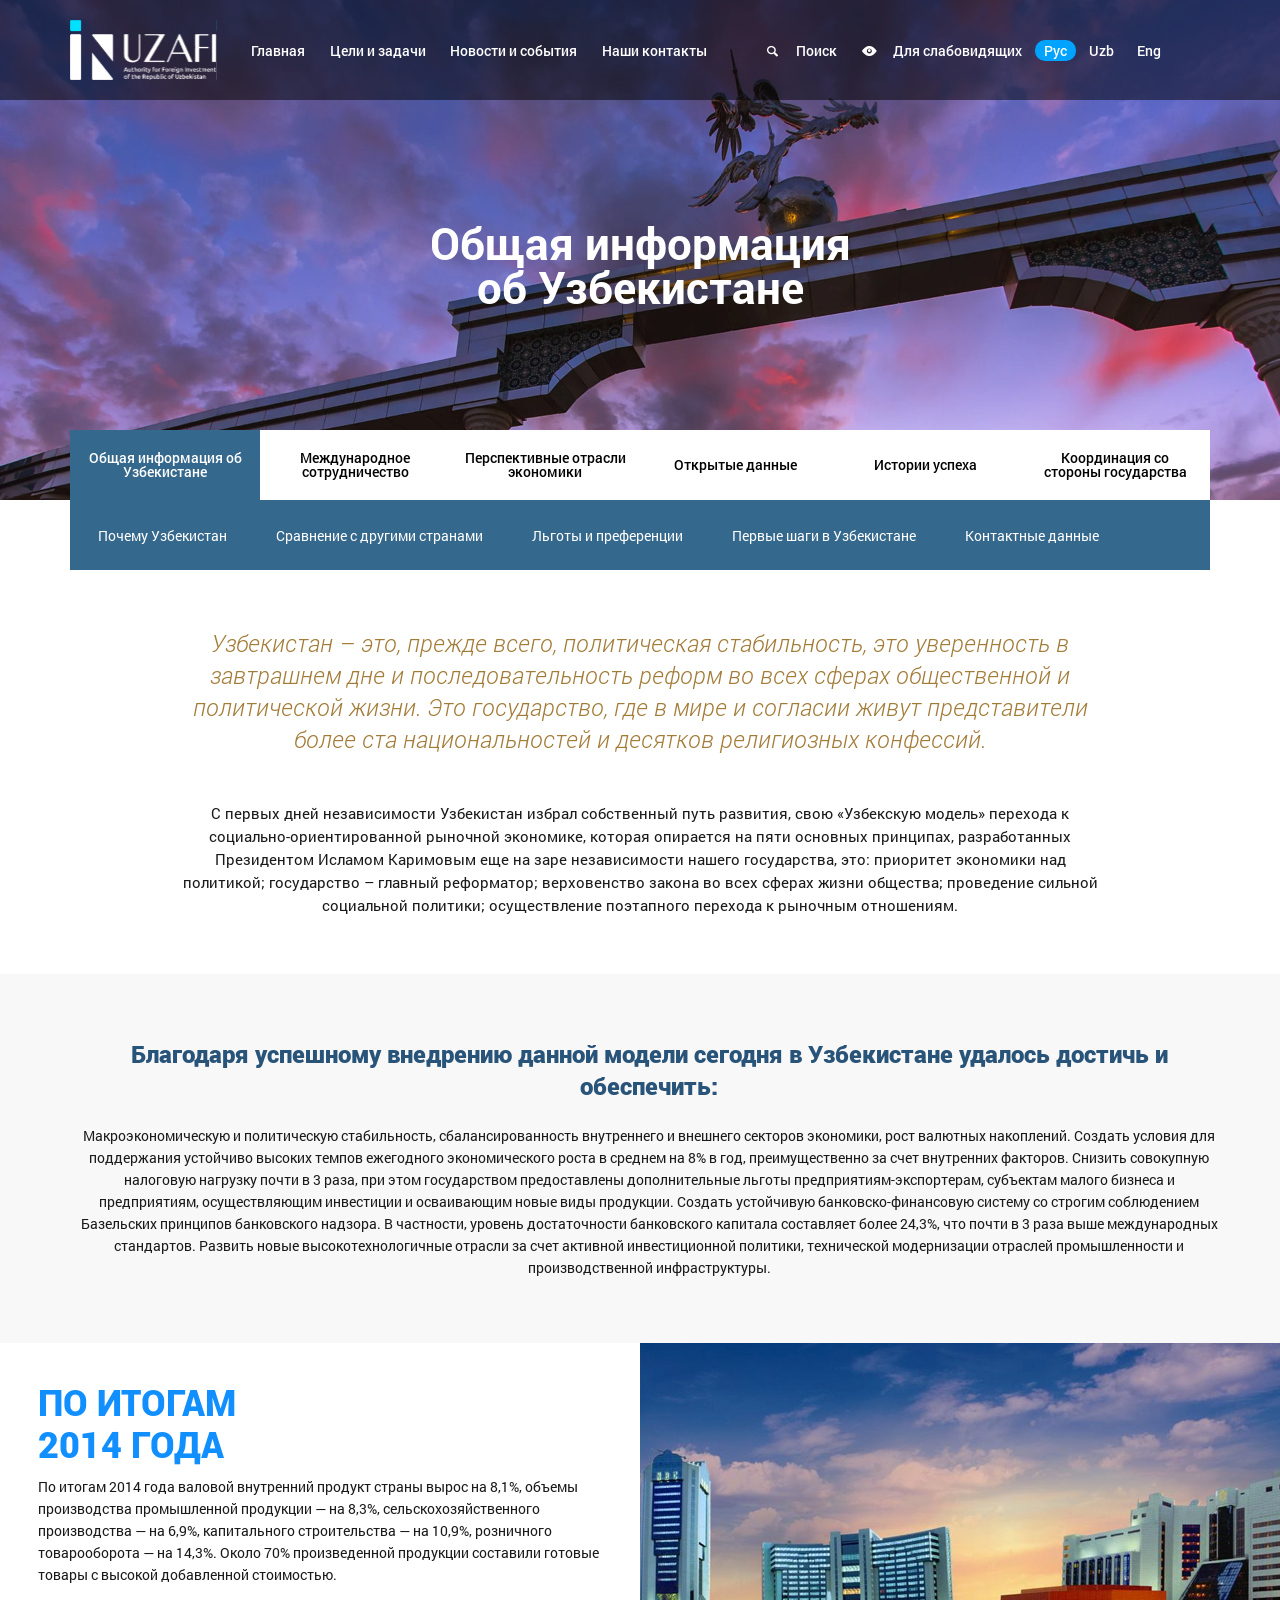
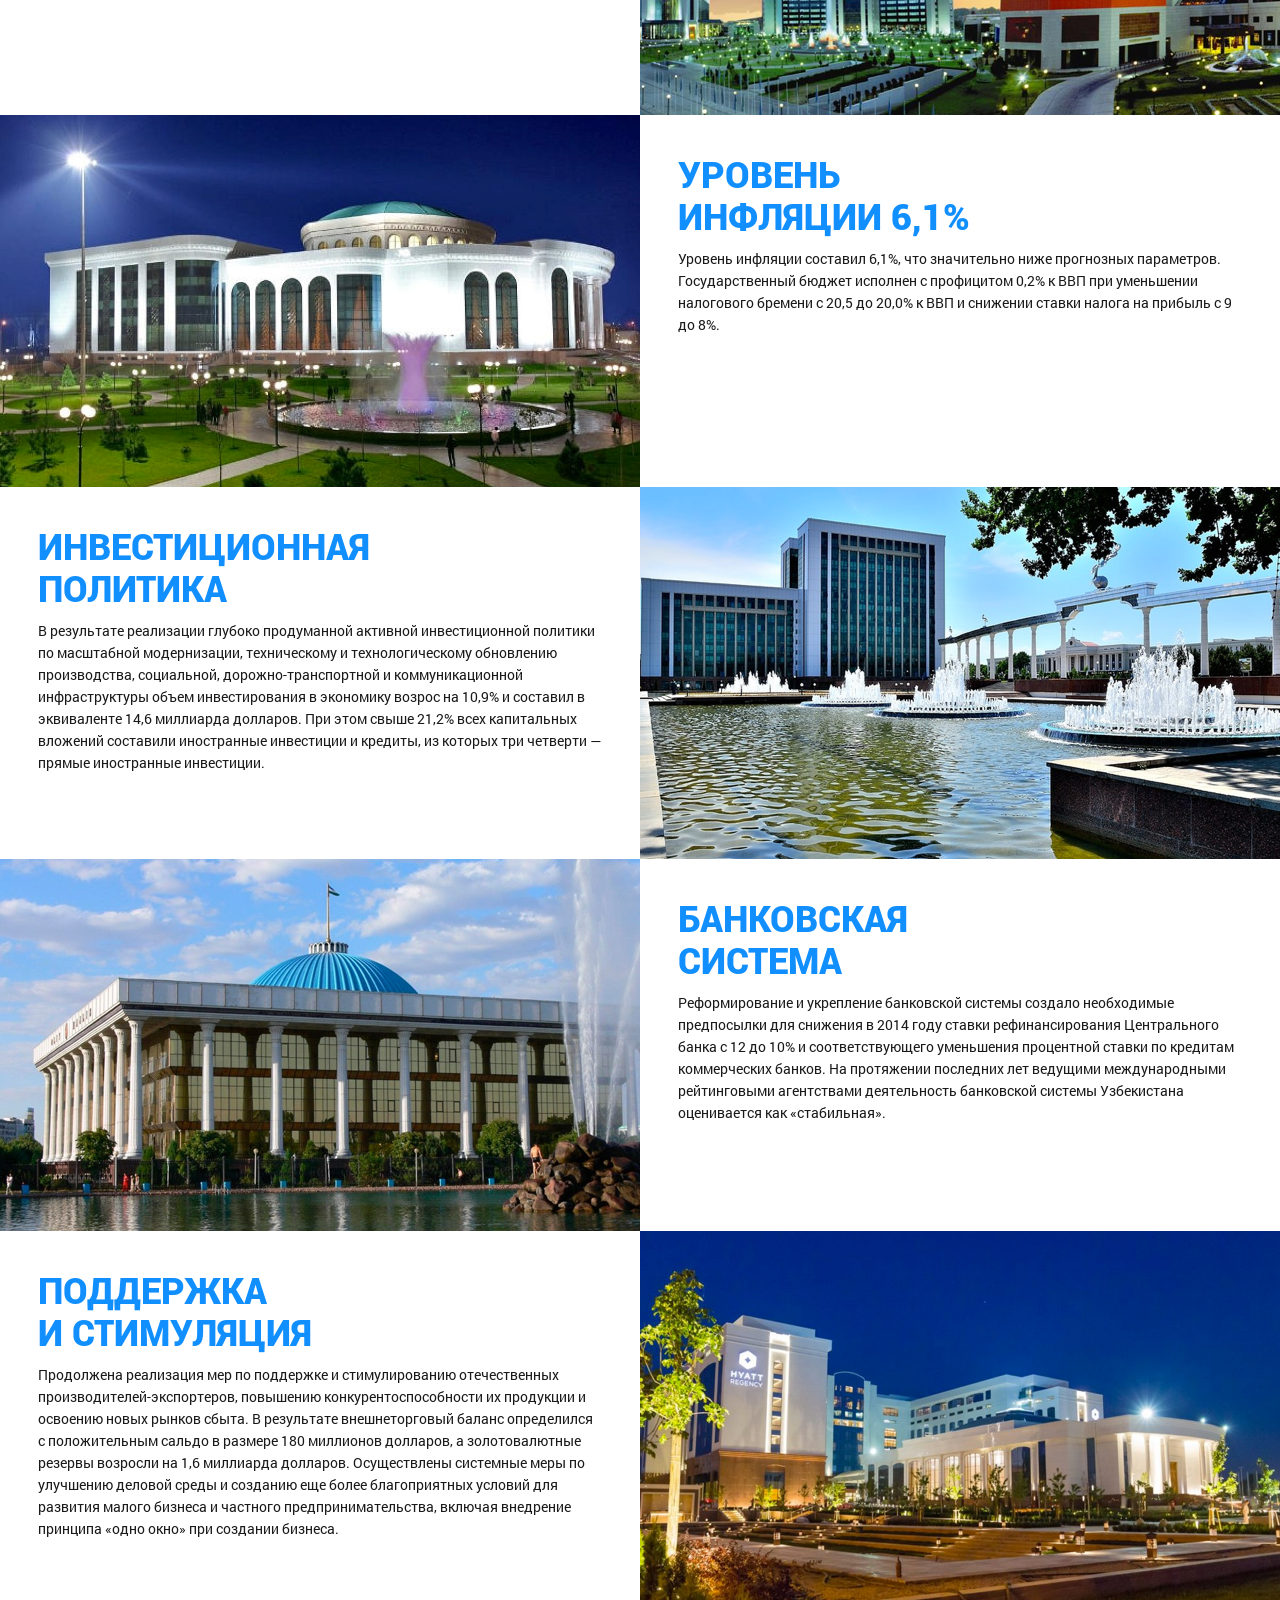
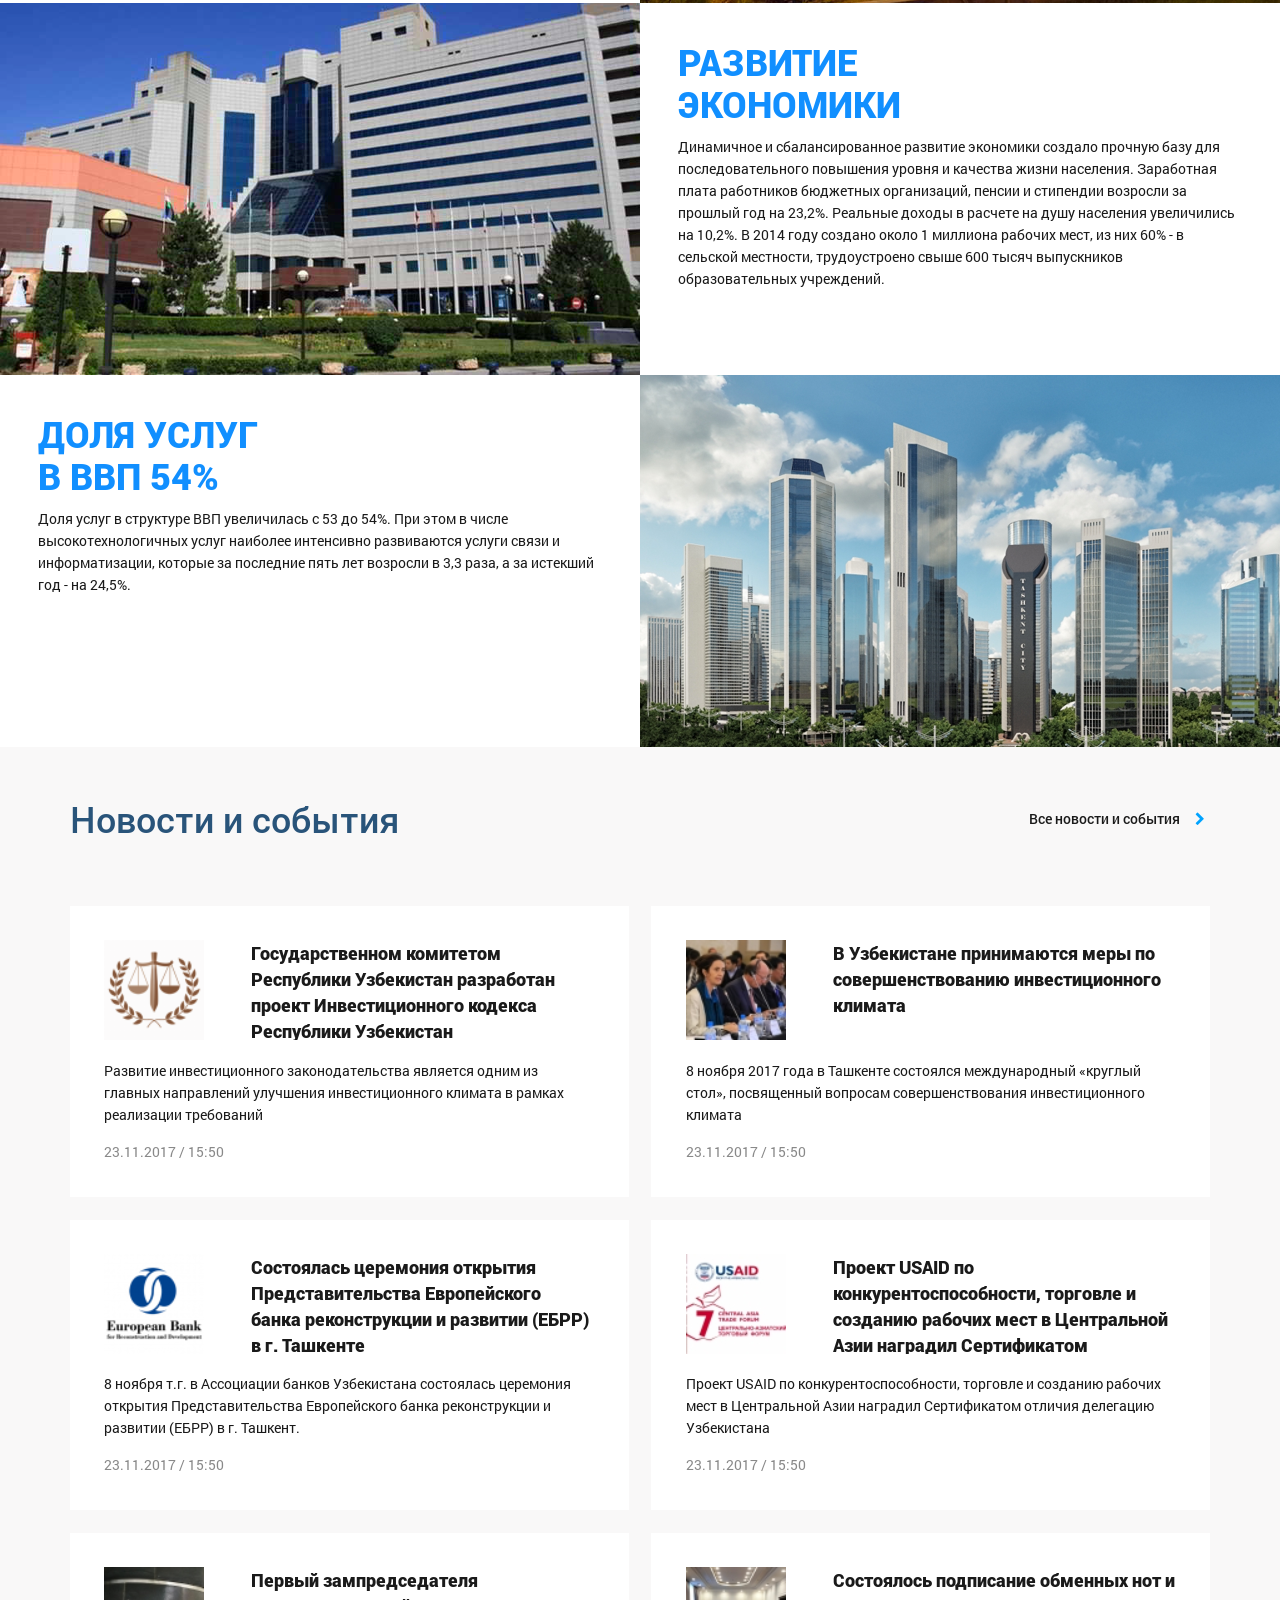
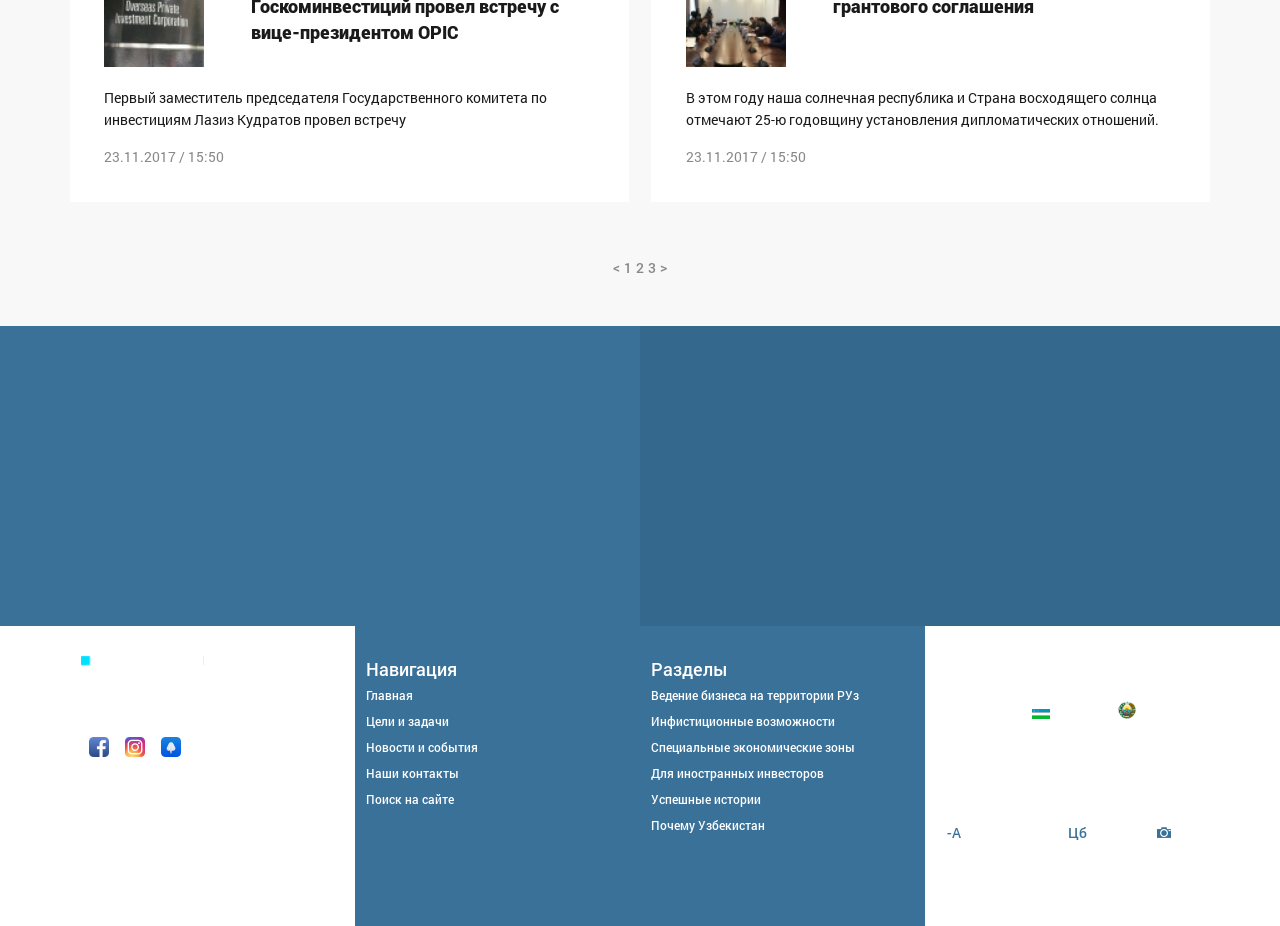
==== commit 38af16bc: "index переименовал" ====
--- a/page.html
+++ b/page.html
@@ -8,14 +8,10 @@
     <!--fonts-->
     <link href="css/bootstrap.css" rel="stylesheet" type="text/css" media="all" />
     <link href="css/style.css" rel="stylesheet" type="text/css" media="all" />
-    <link href="css/slider/owl.carousel.min.css" type="text/css" rel="stylesheet">
-    <link href="css/slider/owl.theme.default.css" type="text/css" rel="stylesheet">
-    
     <link href="fonts/font_icon.css" type="text/css" rel="stylesheet">
     <!--//fonts-->
-    
+    <script src="js/jquery.min.js"></script>
     <!-- js -->
-    <script src="js/jquery.min.js"></script>
     <script type="text/javascript">
 		function diplay_hide (blockId){ 
 			if ($(blockId).css('display') == 'none'){ 
@@ -25,10 +21,6 @@
 			}
 		} 
     </script>
-    
-    <script src="js/slider/jquery-1.10.2.min.js"></script>
-    <script src="js/slider/owl.carousel.min.js"></script>
-    <script src="js/slider/script2.js"></script>
     <!-- //js -->
 </head>
 
@@ -82,130 +74,209 @@
     <!---------- { top_menu } ------------------------------->
     
     <!----------- { header } -------------------------------->
-    <header id="slide">
-    	<div id="slidera2" >
-    
-        <div class="slidera22">
-             <div class="slide_p4" style="background: url(images/Bitmap.jpg) no-repeat;">
-             	<div class="container">
-                	<div class="sdio">
-                        <div class="slide_container">
-                        	<h1>Проекты для <br>иностранных инвесторов</h1>
-                            <p>Сводный перечень перспективных инвестиционных проектов,<br>предусматривающих привлечение ПИИ</p>
-                            <a href="">Узнать больше</a>
-                        </div>
-                    </div>
-                </div>
-             </div>
-        </div>
-        <div class="slidera22">
-            <div class="slide_p4" style="background: url(images/Bitmap.jpg) no-repeat;">
-            	<div class="container">
-                	<div class="sdio">
-                        <div class="slide_container">
-                        	<h1>Проекты для <br>иностранных инвесторов</h1>
-                            <p>Сводный перечень перспективных инвестиционных проектов,<br>предусматривающих привлечение ПИИ</p>
-                            <a href="">Узнать больше</a>
-                        </div>
-                    </div>
-                </div>
-            </div>
-        </div>
-        <div class="slidera22">
-            <div class="slide_p4" style="background: url(images/Bitmap.jpg) no-repeat;">
-            	<div class="container">
-                	<div class="sdio">
-                        <div class="slide_container">
-                        	<h1>Проекты для <br>иностранных инвесторов</h1>
-                            <p>Сводный перечень перспективных инвестиционных проектов,<br>предусматривающих привлечение ПИИ</p>
-                            <a href="">Узнать больше</a>
-                        </div>
-                    </div>
-                </div>
-            </div>
-        </div>
-        
-    </div>	
+    <header id="header">
+    	<div class="container">
+            <div class="infopovds">
+                <div class="blockinf"><h1>Общая информация <br>об Узбекистане</h1></div>
+            </div>
+        </div>
     </header>
     <!----------- { header } -------------------------------->
     
-    
-    <!---------- { position1_page } ------------------------->
-    <section id="position1_page">
-    	<div class="bkpos_33 pageselect">
-        	<div class="bg_activ">
-            	<div class="bg_activ_img" style="background: url(images/Bitmap.svg) no-repeat;"></div>
-            </div>
-        	<div class="blocksd_pag">
-            	<div class="tabck">
-                    <h1>Общая информация <br>об Узбекистане</h1>
-                    <a href="">Подробно</a>
-                </div>
-            </div>
-        </div>
-        
-        <div class="bkpos_33 pageselect">
-        	<div class="bg_activ">
-            	<div class="bg_activ_img" style="background: url(images/Bitmap.svg) no-repeat;"></div>
-            </div>
-        	<div class="blocksd_pag">
-            	<div class="tabck">
-                    <h1>Международное<br>сотрудничество</h1>
-                    <a href="">Подробно</a>
-                </div>
-            </div>
-        </div>
-        
-        <div class="bkpos_33 pageselect">
-        	<div class="bg_activ">
-            	<div class="bg_activ_img" style="background: url(images/Bitmap.svg) no-repeat;"></div>
-            </div>
-        	<div class="blocksd_pag">
-            	<div class="tabck">
-                    <h1>Перспективные<br>отрасли экономики</h1>
-                    <a href="">Подробно</a>
-                </div>
-            </div>
-        </div>
-        
-        <div class="bkpos_33 pageselect">
-        	<div class="bg_activ">
-            	<div class="bg_activ_img" style="background: url(images/Bitmap.svg) no-repeat;"></div>
-            </div>
-        	<div class="blocksd_pag">
-            	<div class="tabck">
-                    <h1>Открытые данные</h1>
-                    <a href="">Подробно</a>
-                </div>
-            </div>
-        </div>
-        
-        <div class="bkpos_33 pageselect">
-        	<div class="bg_activ">
-            	<div class="bg_activ_img" style="background: url(images/Bitmap.svg) no-repeat;"></div>
-            </div>
-        	<div class="blocksd_pag">
-            	<div class="tabck">
-                    <h1>Истории успеха</h1>
-                    <a href="">Подробно</a>
-                </div>
-            </div>
-        </div>
-        
-        <div class="bkpos_33 pageselect">
-        	<div class="bg_activ">
-            	<div class="bg_activ_img" style="background: url(images/Bitmap.svg) no-repeat;"></div>
-            </div>
-        	<div class="blocksd_pag">
-            	<div class="tabck">
-                    <h1>Перспективные<br>отрасли экономики</h1>
-                    <a href="">Подробно</a>
-                </div>
-            </div>
-        </div>
-        <div class="clear"></div>
+    <!---------- { position1 } ------------------------------>
+    <section id="position1">
+        <div class="container submenu">
+            <div class="menu1">
+            <br id="tab2"/>
+            <br id="tab3"/>
+            <br id="tab4"/>
+            <br id="tab5"/>
+            <br id="tab6"/>
+            <a href="#tab1"><span>Общая информация об Узбекистане</span></a>
+            <a href="#tab2"><span>Международное сотрудничество</span></a>
+            <a href="#tab3"><span>Перспективные отрасли экономики</span></a>
+            <a href="#tab4"><span>Открытые данные</span></a>
+            <a href="#tab5"><span>Истории успеха</span></a>
+            <a href="#tab6"><span>Координация со стороны государства</span></a>
+            <div class="subplatform">
+            	<span>
+                    <a href="">Почему Узбекистан</a>
+                    <a href="">Сравнение с другими странами</a>
+                    <a href="">Льготы и преференции</a>
+                    <a href="">Первые шаги в Узбекистане</a>
+                    <a href="">Контактные данные</a>
+                </span>
+            </div>
+            
+            <div class="subplatform">
+            	<span>
+                    <a href="">Почему Узбекистан</a>
+                    <a href="">Сравнение с другими странами</a>
+                    <a href="">Льготы и преференции</a>
+                    <a href="">Первые шаги в Узбекистане</a>
+                    <a href="">Контактные данные</a>
+                </span>
+            </div>
+            
+            <div class="subplatform">
+            	<span>
+                    <a href="">Почему Узбекистан</a>
+                    <a href="">Сравнение с другими странами</a>
+                    <a href="">Льготы и преференции</a>
+                    <a href="">Первые шаги в Узбекистане</a>
+                    <a href="">Контактные данные</a>
+                </span>
+            </div>
+            
+            <div class="subplatform">
+            	<span>
+                    <a href="">Почему Узбекистан</a>
+                    <a href="">Сравнение с другими странами</a>
+                    <a href="">Льготы и преференции</a>
+                    <a href="">Первые шаги в Узбекистане</a>
+                    <a href="">Контактные данные</a>
+                </span>
+            </div>
+            
+            <div class="subplatform">
+            	<span>
+                    <a href="">Почему Узбекистан</a>
+                    <a href="">Сравнение с другими странами</a>
+                    <a href="">Льготы и преференции</a>
+                    <a href="">Первые шаги в Узбекистане</a>
+                    <a href="">Контактные данные</a>
+                </span>
+            </div>
+            
+            <div class="subplatform">
+            	<span>
+                    <a href="">Почему Узбекистан</a>
+                    <a href="">Сравнение с другими странами</a>
+                    <a href="">Льготы и преференции</a>
+                    <a href="">Первые шаги в Узбекистане</a>
+                    <a href="">Контактные данные</a>
+                </span>
+            </div>
+            </div>
+        </div>
     </section>
-    <!---------- { position1_page } ------------------------->
+    <!---------- { position1 } ------------------------------>
+    
+    
+    
+    <!---------- { position2 } ------------------------------>
+    <section id="position2">
+        <div class="container">
+        	<div class="postbg">
+            	<div class="posttext1">Узбекистан – это, прежде всего, политическая стабильность, это уверенность в завтрашнем дне и последовательность реформ во всех сферах общественной и политической жизни. Это государство, где в мире и согласии живут представители более ста национальностей и десятков религиозных конфессий.</div>
+                <div class="posttext2">С первых дней независимости Узбекистан избрал собственный путь развития, свою «Узбекскую модель» перехода к социально-ориентированной рыночной экономике, которая опирается на пяти основных принципах, разработанных Президентом Исламом Каримовым еще на заре независимости нашего государства, это: приоритет экономики над политикой; государство – главный реформатор; верховенство закона во всех сферах жизни общества; проведение сильной социальной политики; осуществление поэтапного перехода к рыночным отношениям.</div>
+        	</div>
+        </div>
+     </section>
+    <!---------- { position2 } ------------------------------>
+    
+    
+    <!---------- { position3 } ------------------------------>
+    <section id="position3">
+        <div class="container">
+        	<div class="postext3_1">Благодаря успешному внедрению данной модели сегодня в Узбекистане удалось достичь и обеспечить:</div>
+            <div class="postext3_2">Макроэкономическую и политическую стабильность, сбалансированность внутреннего и внешнего секторов экономики, рост валютных накоплений. Создать условия для поддержания устойчиво высоких темпов ежегодного экономического роста в среднем на 8% в год, преимущественно за счет внутренних факторов. Снизить совокупную налоговую нагрузку почти в 3 раза, при этом государством предоставлены дополнительные льготы предприятиям-экспортерам, субъектам малого бизнеса и предприятиям, осуществляющим инвестиции и осваивающим новые виды продукции. Создать устойчивую банковско-финансовую систему со строгим соблюдением Базельских принципов банковского надзора. В частности, уровень достаточности банковского капитала составляет более 24,3%, что почти в 3 раза выше международных стандартов. Развить новые высокотехнологичные отрасли за счет активной инвестиционной политики, технической модернизации отраслей промышленности и производственной инфраструктуры.</div>
+    	</div>
+    </section>
+    <!---------- { position2 } ------------------------------>
+    
+    
+    <!---------- { position4 } ------------------------------>
+    <section id="position4">
+    	<!-------------------------------------------->
+    	<div class="steksections1">
+        	<div class="bkpos_50 blsd1">
+            	<div class="postext4_1">ПО ИТОГАМ <br>2014 ГОДА</div>
+                <div class="postext4_2">По итогам 2014 года валовой внутренний продукт страны вырос на 8,1%, объемы производства промышленной продукции — на 8,3%, сельскохозяйственного производства — на 6,9%, капитального строительства — на 10,9%, розничного товарооборота — на 14,3%. Около 70% произведенной продукции составили готовые товары с высокой добавленной стоимостью.</div>
+            </div>
+            
+            <div class="bkpos_50 blsd1" style="background: url(images/Bitmap.svg) no-repeat;"></div>
+            <div class="clear"></div>
+        </div>
+        <!-------------------------------------------->
+        
+        
+        <!-------------------------------------------->
+    	<div class="steksections1">
+        	<div class="bkpos_50 blsd1" style="background: url(images/Bitmap2.svg) no-repeat;"></div>
+        	<div class="bkpos_50 blsd1">
+            	<div class="postext4_1">УРОВЕНЬ<br>ИНФЛЯЦИИ 6,1%</div>
+                <div class="postext4_2">Уровень инфляции составил 6,1%, что значительно ниже прогнозных параметров. Государственный бюджет исполнен с профицитом 0,2% к ВВП при уменьшении налогового бремени с 20,5 до 20,0% к ВВП и снижении ставки налога на прибыль с 9 до 8%.</div>
+            </div>
+            <div class="clear"></div>
+        </div>
+        <!-------------------------------------------->
+        
+        
+        <!-------------------------------------------->
+    	<div class="steksections1">
+        	<div class="bkpos_50 blsd1">
+            	<div class="postext4_1">ИНВЕСТИЦИОННАЯ<br>ПОЛИТИКА</div>
+                <div class="postext4_2">В результате реализации глубоко продуманной активной инвестиционной политики по масштабной модернизации, техническому и технологическому обновлению производства, социальной, дорожно-транспортной и коммуникационной инфраструктуры объем инвестирования в экономику возрос на 10,9% и составил в эквиваленте 14,6 миллиарда долларов. При этом свыше 21,2% всех капитальных вложений составили иностранные инвестиции и кредиты, из которых три четверти — прямые иностранные инвестиции.</div>
+            </div>
+            
+            <div class="bkpos_50 blsd1" style="background: url(images/Bitmap3.svg) no-repeat;"></div>
+            <div class="clear"></div>
+        </div>
+        <!-------------------------------------------->
+        
+        
+        <!-------------------------------------------->
+    	<div class="steksections1">
+        	<div class="bkpos_50 blsd1" style="background: url(images/Bitmap4.svg) no-repeat;"></div>
+        	<div class="bkpos_50 blsd1">
+            	<div class="postext4_1">БАНКОВСКАЯ<br>СИСТЕМА</div>
+                <div class="postext4_2">Реформирование и укрепление банковской системы создало необходимые предпосылки для снижения в 2014 году ставки рефинансирования Центрального банка с 12 до 10% и соответствующего уменьшения процентной ставки по кредитам коммерческих банков. На протяжении последних лет ведущими международными рейтинговыми агентствами деятельность банковской системы Узбекистана оценивается как «стабильная».</div>
+            </div>
+            <div class="clear"></div>
+        </div>
+        <!-------------------------------------------->
+        
+        
+        <!-------------------------------------------->
+    	<div class="steksections1">
+        	<div class="bkpos_50 blsd1">
+            	<div class="postext4_1">ПОДДЕРЖКА<br>И СТИМУЛЯЦИЯ</div>
+                <div class="postext4_2">Продолжена реализация мер по поддержке и стимулированию отечественных производителей-экспортеров, повышению конкурентоспособности их продукции и освоению новых рынков сбыта. В результате внешнеторговый баланс определился с положительным сальдо в размере 180 миллионов долларов, а золотовалютные резервы возросли на 1,6 миллиарда долларов. Осуществлены системные меры по улучшению деловой среды и созданию еще более благоприятных условий для развития малого бизнеса и частного предпринимательства, включая внедрение принципа «одно окно» при создании бизнеса.</div>
+            </div>
+            
+            <div class="bkpos_50 blsd1" style="background: url(images/Bitmap5.svg) no-repeat;"></div>
+            <div class="clear"></div>
+        </div>
+        <!-------------------------------------------->
+        
+        
+        <!-------------------------------------------->
+    	<div class="steksections1">
+        	<div class="bkpos_50 blsd1" style="background: url(images/Bitmap6.svg) no-repeat;"></div>
+        	<div class="bkpos_50 blsd1">
+            	<div class="postext4_1">РАЗВИТИЕ<br>ЭКОНОМИКИ</div>
+                <div class="postext4_2">Динамичное и сбалансированное развитие экономики создало прочную базу для последовательного повышения уровня и качества жизни населения. Заработная плата работников бюджетных организаций, пенсии и стипендии возросли за прошлый год на 23,2%. Реальные доходы в расчете на душу населения увеличились на 10,2%. В 2014 году создано около 1 миллиона рабочих мест, из них 60% - в сельской местности, трудоустроено свыше 600 тысяч выпускников образовательных учреждений.</div>
+            </div>
+            <div class="clear"></div>
+        </div>
+        <!-------------------------------------------->
+        
+        
+        <!-------------------------------------------->
+    	<div class="steksections1">
+        	<div class="bkpos_50 blsd1">
+            	<div class="postext4_1">ДОЛЯ УСЛУГ<br>В ВВП 54%</div>
+                <div class="postext4_2">Доля услуг в структуре ВВП увеличилась с 53 до 54%. При этом в числе высокотехнологичных услуг наиболее интенсивно развиваются услуги связи и информатизации, которые за последние пять лет возросли в 3,3 раза, а за истекший год - на 24,5%.</div>
+            </div>
+            
+            <div class="bkpos_50 blsd1" style="background: url(images/Bitmap7.svg) no-repeat;"></div>
+            <div class="clear"></div>
+        </div>
+        <!-------------------------------------------->
+    </section>
+    <!---------- { position4 } ------------------------------>
+    
     
     
     <!---------- { position5 } ------------------------------>
@@ -380,7 +451,7 @@
                     </div>
                 </div>
                 
-                <div class="bkpos_25 fotblocks1 ">
+                <div class="bkpos_25 fotblocks1">
                 	<div class="fnavigat1">
                     	<h1>Символика Узбекистана</h1>
                         <div class="symvol">
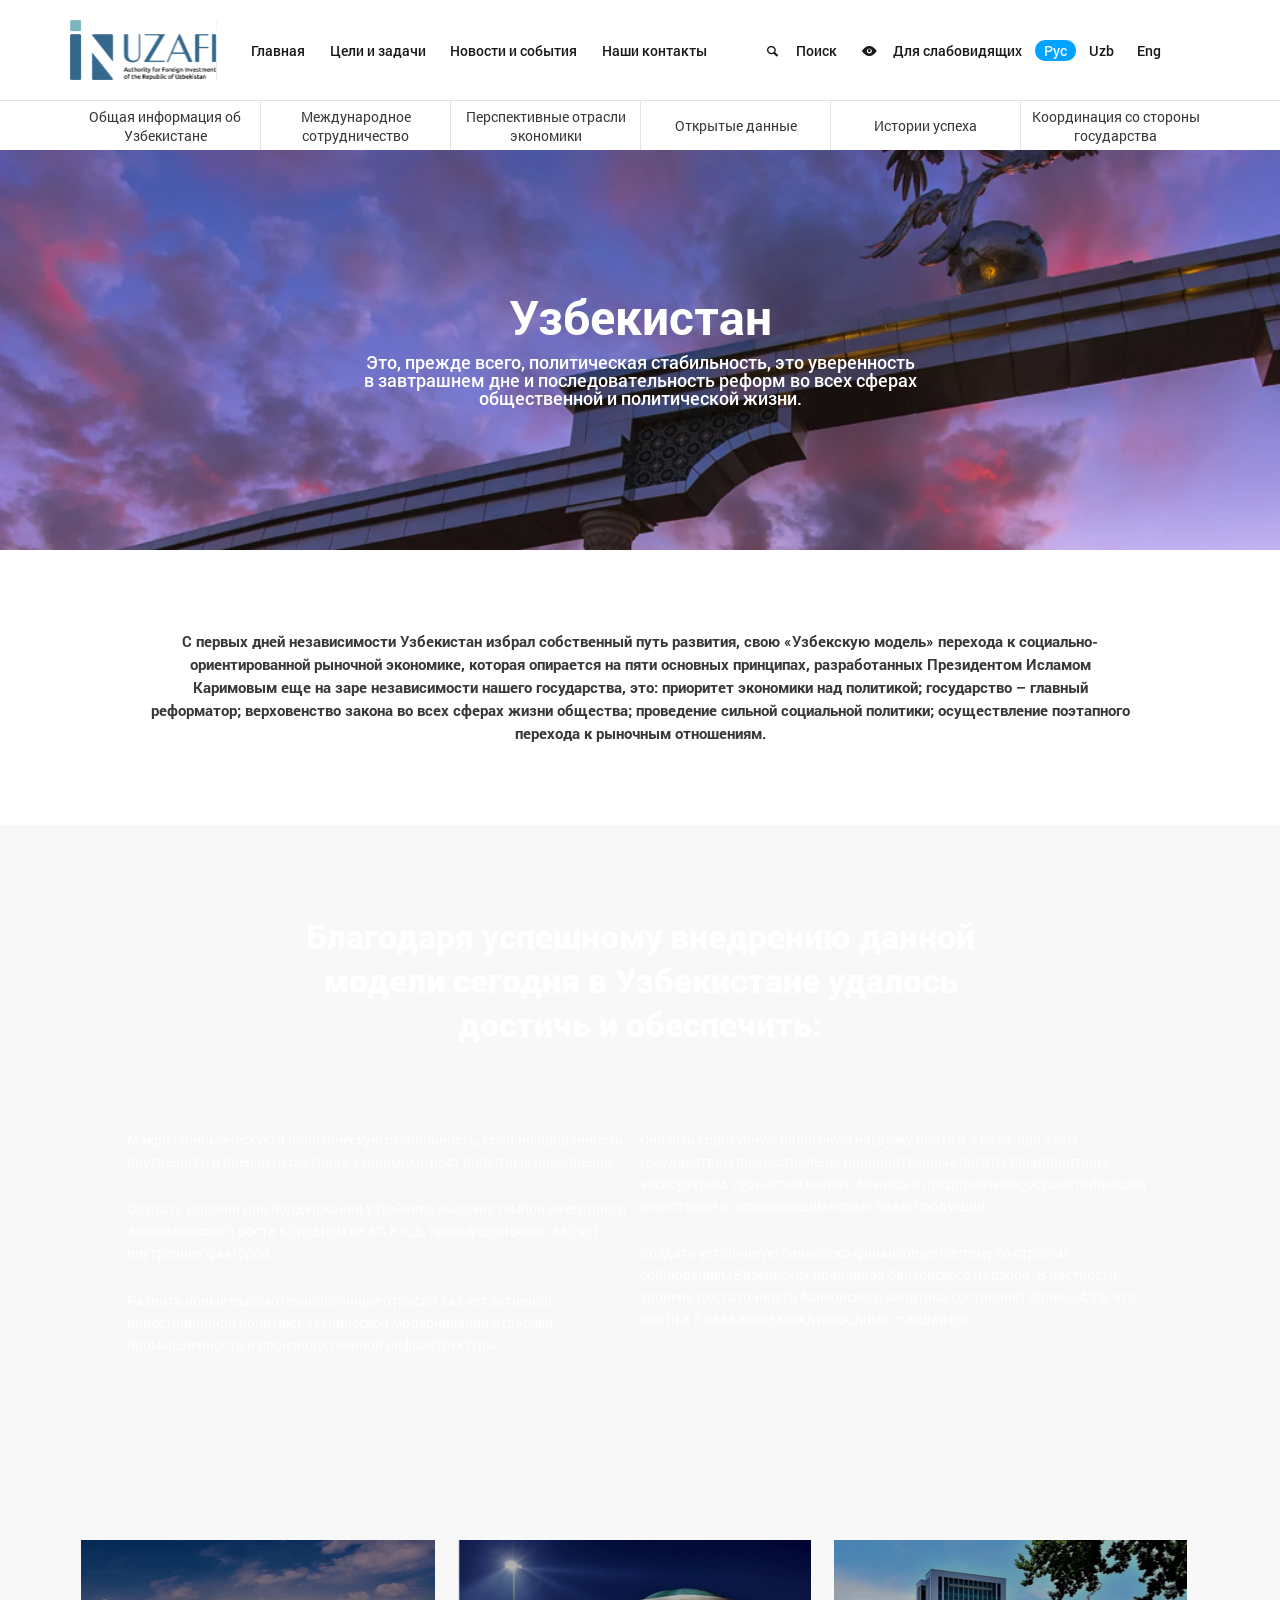
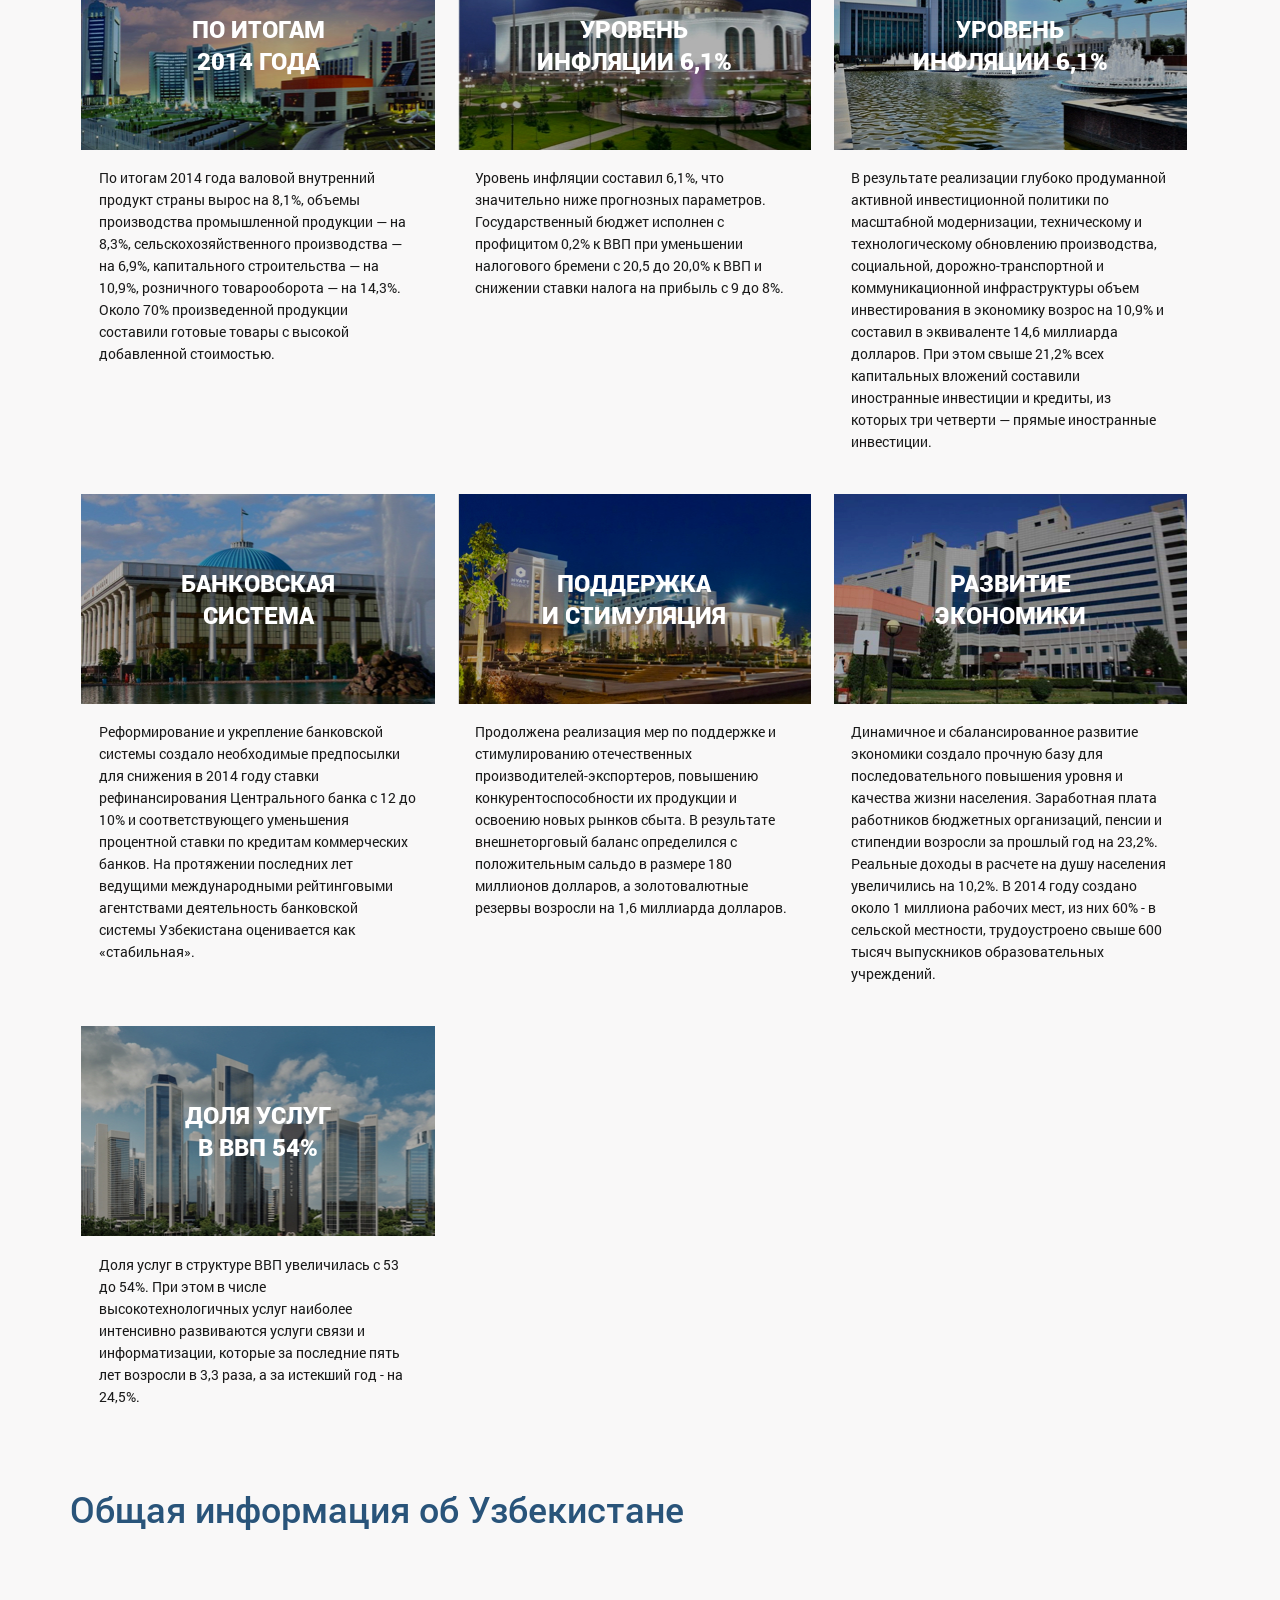
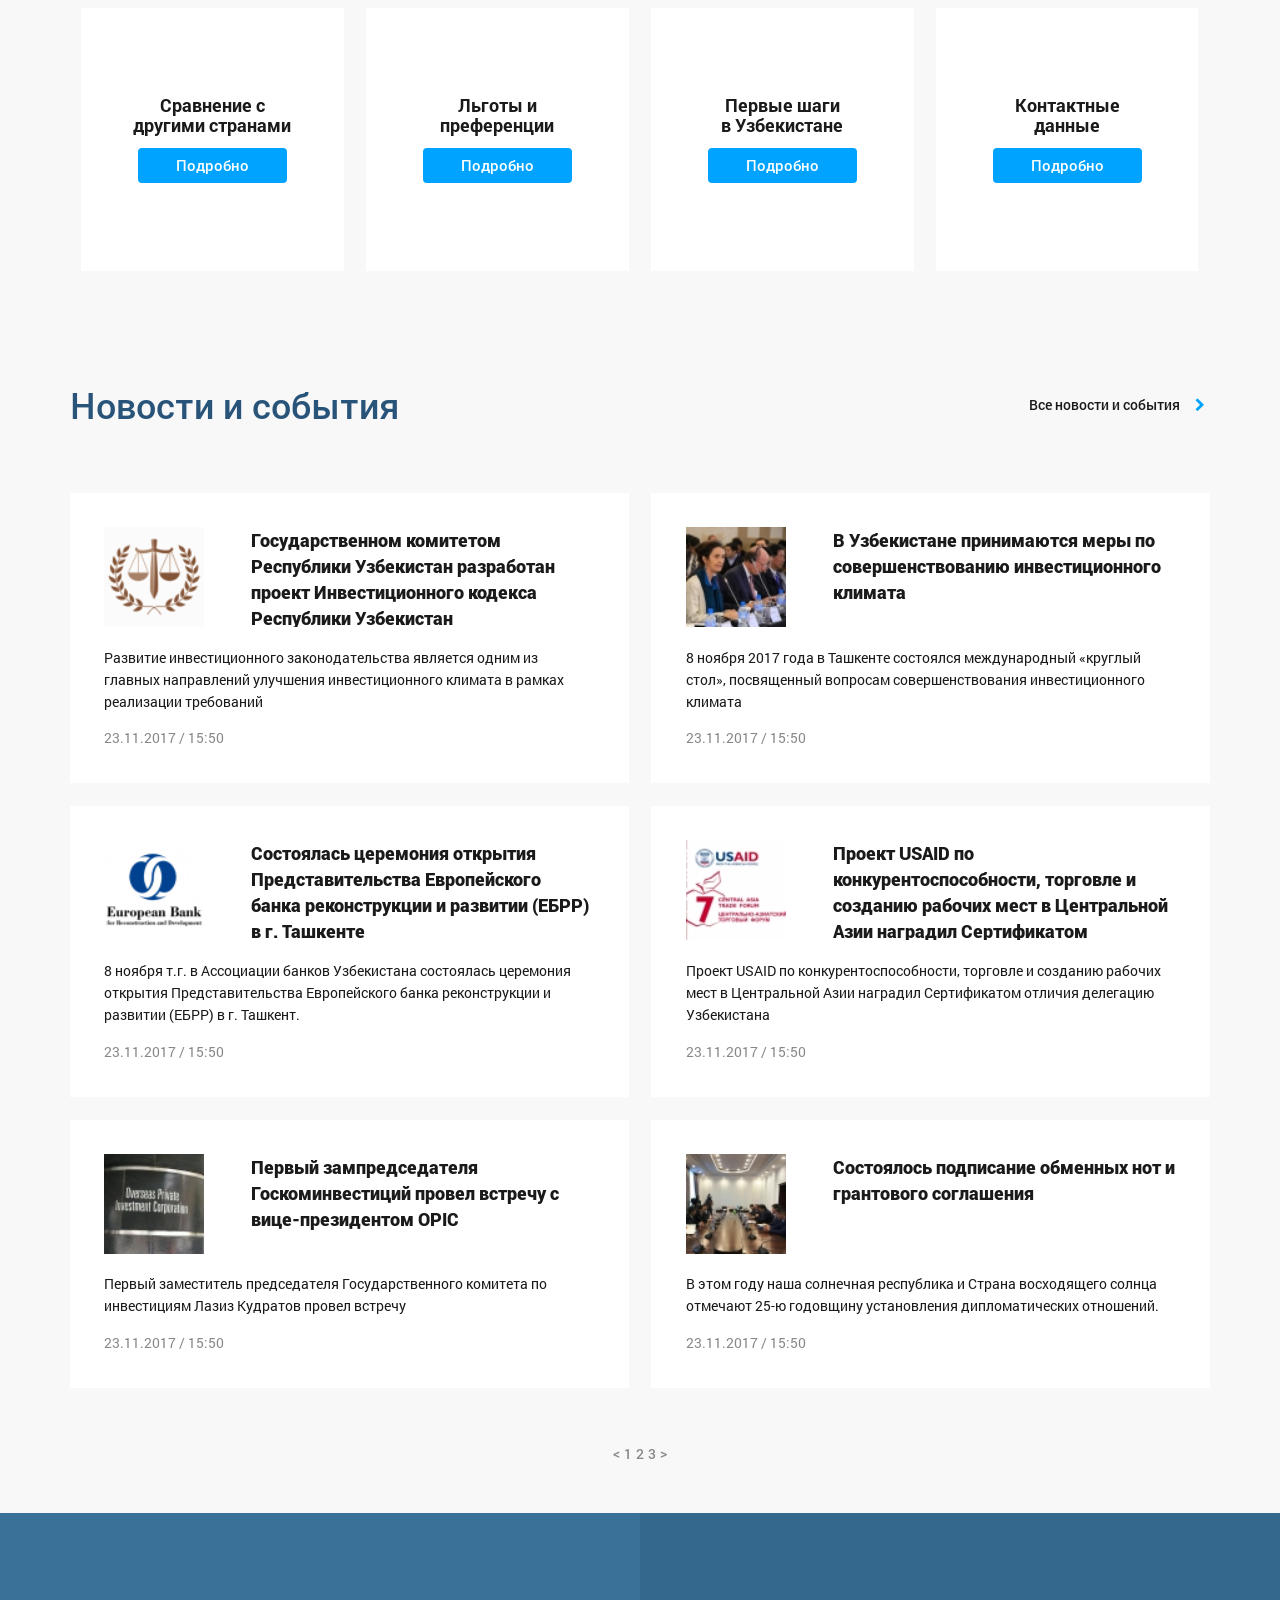
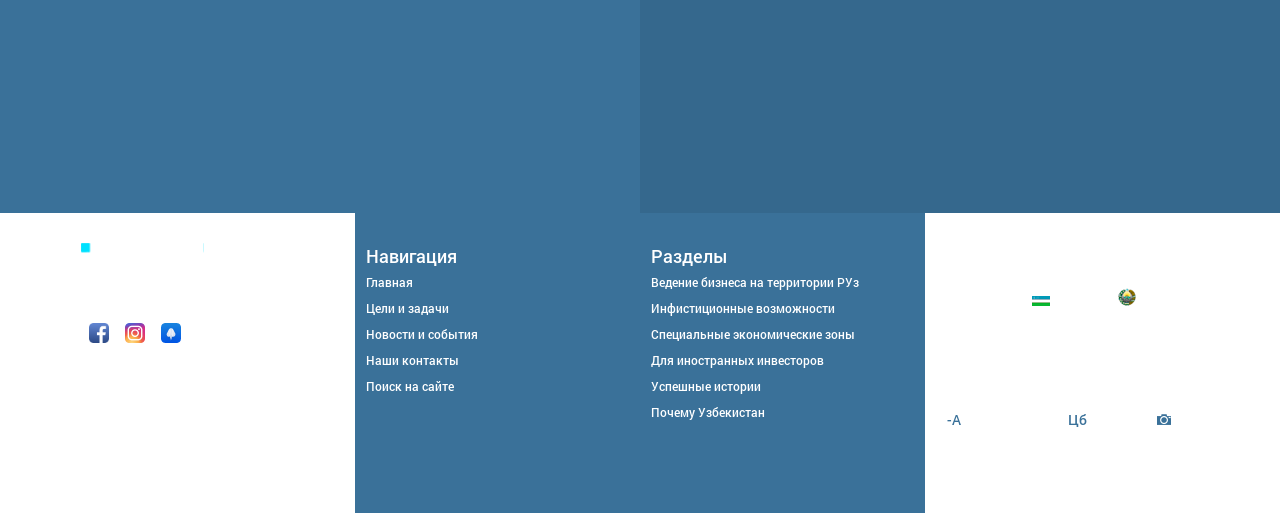
==== commit 80186e32: "video na slaydere" ====
--- a/page.html
+++ b/page.html
@@ -13,6 +13,7 @@
     <script src="js/jquery.min.js"></script>
     <!-- js -->
     <script type="text/javascript">
+	
 		function diplay_hide (blockId){ 
 			if ($(blockId).css('display') == 'none'){ 
 				$(blockId).animate({height: 'show'}, 200); 
@@ -26,24 +27,24 @@
 
 <body>
 	<!---------- { top_menu } ------------------------------->
-	<div id="topmenu">
-    	<div class="topmbg"></div>
+	<div id="topmenu" class="topmenustyles">
+    	<div class="topmbg" id="bgtombd"></div>
         <div class="topmct">
         	<div class="container">
-            	<div class="bkpos_15">
+            	<div class="bkpos_15" id="menus0">
                 	<a onClick="diplay_hide('#mobakt');return false;" href="#" class="icon-menu-3 mobile_menus1"></a>
-                	<a href=""><img class="logos" src="images/logo.svg" /></a>
+                	<a href=""><img class="logos" id="while_logo" src="images/logo.svg" /><img id="black_logo" class="logos" src="images/uzafi_logo.svg" /></a>
                     <a href="" class="icon-search-1 mobile_menus2"></a>
                 </div>
                 
-                <div class="bkpos_45 menus">
+                <div class="bkpos_45 menus" id="menus1">
                 	<a href="">Главная</a>
                     <a href="">Цели и задачи</a>
                     <a href="">Новости и события</a>
                     <a href="">Наши контакты</a>
                 </div>
                 
-                <div class="bkpos_40 menus2">
+                <div class="bkpos_40 menus2" id="menus2">
                 	<a href="" class="icon-search-1"><span>Поиск</span></a>
                     <a href="" class="icon-eye-2"><span>Для слабовидящих</span></a>
                     
@@ -70,105 +71,97 @@
                 <div class="clear"></div>
             </div>
         </div>
+        
+        <div class="pod_subs">
+        	<div class="container">
+            	<div class="podfg1">
+                    <ul id="nav">
+                        <li>
+                            <a href="#" class="punkts" title="Общая информация об Узбекистане">Общая информация об Узбекистане</a>
+                        </li>
+                        
+                        <li class="linepkol">
+                            <a href="#" class="punkts" title="Международное сотрудничество">Международное сотрудничество</a>
+                            <ul>
+                                <li><a href="">Почему Узбекистан</a></li>
+                                <li><a href="">Сравнение с другими странами</a></li>
+                                <li><a href="">Льготы и преференции</a></li>
+                                <li><a href="">Первые шаги в Узбекистане</a></li>
+                                <li><a href="">Контактные данные</a></li>
+                            </ul>
+                        </li>
+                        
+                        <li class="linepkol">
+                            <a href="#" class="punkts" title="Перспективные отрасли экономики">Перспективные отрасли экономики</a>
+                            <ul>
+                                <li><a href="">Почему Узбекистан</a></li>
+                                <li><a href="">Сравнение с другими странами</a></li>
+                                <li><a href="">Льготы и преференции</a></li>
+                                <li><a href="">Первые шаги в Узбекистане</a></li>
+                                <li><a href="">Контактные данные</a></li>
+                            </ul>
+                        </li>
+                        
+                        <li class="linepkol">
+                            <a href="#" class="punkts" title="Открытые данные">Открытые данные</a>
+                            <ul>
+                                <li><a href="">Почему Узбекистан</a></li>
+                                <li><a href="">Сравнение с другими странами</a></li>
+                                <li><a href="">Льготы и преференции</a></li>
+                                <li><a href="">Первые шаги в Узбекистане</a></li>
+                                <li><a href="">Контактные данные</a></li>
+                            </ul>
+                        </li>
+                        
+                        <li class="linepkol">
+                            <a href="#" class="punkts" title="Истории успеха">Истории успеха</a>
+                            <ul>
+                                <li><a href="">Почему Узбекистан</a></li>
+                                <li><a href="">Сравнение с другими странами</a></li>
+                                <li><a href="">Льготы и преференции</a></li>
+                                <li><a href="">Первые шаги в Узбекистане</a></li>
+                                <li><a href="">Контактные данные</a></li>
+                            </ul>
+                        </li>
+                        
+                        <li class="linepkol">
+                            <a href="#" class="punkts" title="Координация со стороны государства">Координация со стороны государства</a>
+                            <ul>
+                                <li><a href="">Почему Узбекистан</a></li>
+                                <li><a href="">Сравнение с другими странами</a></li>
+                                <li><a href="">Льготы и преференции</a></li>
+                                <li><a href="">Первые шаги в Узбекистане</a></li>
+                                <li><a href="">Контактные данные</a></li>
+                            </ul>
+                        </li>
+                    </ul>
+
+                </div>   
+            </div>
+        </div>
     </div>
     <!---------- { top_menu } ------------------------------->
+    
+    
     
     <!----------- { header } -------------------------------->
     <header id="header">
     	<div class="container">
             <div class="infopovds">
-                <div class="blockinf"><h1>Общая информация <br>об Узбекистане</h1></div>
+                <div class="blockinf">
+               		<h1>Узбекистан</h1>
+                    <p>Это, прежде всего, политическая стабильность, это уверенность <br>в завтрашнем дне и последовательность реформ во всех сферах <br>общественной и политической жизни. </p>
+                </div>
             </div>
         </div>
     </header>
     <!----------- { header } -------------------------------->
-    
-    <!---------- { position1 } ------------------------------>
-    <section id="position1">
-        <div class="container submenu">
-            <div class="menu1">
-            <br id="tab2"/>
-            <br id="tab3"/>
-            <br id="tab4"/>
-            <br id="tab5"/>
-            <br id="tab6"/>
-            <a href="#tab1"><span>Общая информация об Узбекистане</span></a>
-            <a href="#tab2"><span>Международное сотрудничество</span></a>
-            <a href="#tab3"><span>Перспективные отрасли экономики</span></a>
-            <a href="#tab4"><span>Открытые данные</span></a>
-            <a href="#tab5"><span>Истории успеха</span></a>
-            <a href="#tab6"><span>Координация со стороны государства</span></a>
-            <div class="subplatform">
-            	<span>
-                    <a href="">Почему Узбекистан</a>
-                    <a href="">Сравнение с другими странами</a>
-                    <a href="">Льготы и преференции</a>
-                    <a href="">Первые шаги в Узбекистане</a>
-                    <a href="">Контактные данные</a>
-                </span>
-            </div>
-            
-            <div class="subplatform">
-            	<span>
-                    <a href="">Почему Узбекистан</a>
-                    <a href="">Сравнение с другими странами</a>
-                    <a href="">Льготы и преференции</a>
-                    <a href="">Первые шаги в Узбекистане</a>
-                    <a href="">Контактные данные</a>
-                </span>
-            </div>
-            
-            <div class="subplatform">
-            	<span>
-                    <a href="">Почему Узбекистан</a>
-                    <a href="">Сравнение с другими странами</a>
-                    <a href="">Льготы и преференции</a>
-                    <a href="">Первые шаги в Узбекистане</a>
-                    <a href="">Контактные данные</a>
-                </span>
-            </div>
-            
-            <div class="subplatform">
-            	<span>
-                    <a href="">Почему Узбекистан</a>
-                    <a href="">Сравнение с другими странами</a>
-                    <a href="">Льготы и преференции</a>
-                    <a href="">Первые шаги в Узбекистане</a>
-                    <a href="">Контактные данные</a>
-                </span>
-            </div>
-            
-            <div class="subplatform">
-            	<span>
-                    <a href="">Почему Узбекистан</a>
-                    <a href="">Сравнение с другими странами</a>
-                    <a href="">Льготы и преференции</a>
-                    <a href="">Первые шаги в Узбекистане</a>
-                    <a href="">Контактные данные</a>
-                </span>
-            </div>
-            
-            <div class="subplatform">
-            	<span>
-                    <a href="">Почему Узбекистан</a>
-                    <a href="">Сравнение с другими странами</a>
-                    <a href="">Льготы и преференции</a>
-                    <a href="">Первые шаги в Узбекистане</a>
-                    <a href="">Контактные данные</a>
-                </span>
-            </div>
-            </div>
-        </div>
-    </section>
-    <!---------- { position1 } ------------------------------>
-    
     
     
     <!---------- { position2 } ------------------------------>
     <section id="position2">
         <div class="container">
         	<div class="postbg">
-            	<div class="posttext1">Узбекистан – это, прежде всего, политическая стабильность, это уверенность в завтрашнем дне и последовательность реформ во всех сферах общественной и политической жизни. Это государство, где в мире и согласии живут представители более ста национальностей и десятков религиозных конфессий.</div>
                 <div class="posttext2">С первых дней независимости Узбекистан избрал собственный путь развития, свою «Узбекскую модель» перехода к социально-ориентированной рыночной экономике, которая опирается на пяти основных принципах, разработанных Президентом Исламом Каримовым еще на заре независимости нашего государства, это: приоритет экономики над политикой; государство – главный реформатор; верховенство закона во всех сферах жизни общества; проведение сильной социальной политики; осуществление поэтапного перехода к рыночным отношениям.</div>
         	</div>
         </div>
@@ -178,105 +171,129 @@
     
     <!---------- { position3 } ------------------------------>
     <section id="position3">
-        <div class="container">
-        	<div class="postext3_1">Благодаря успешному внедрению данной модели сегодня в Узбекистане удалось достичь и обеспечить:</div>
-            <div class="postext3_2">Макроэкономическую и политическую стабильность, сбалансированность внутреннего и внешнего секторов экономики, рост валютных накоплений. Создать условия для поддержания устойчиво высоких темпов ежегодного экономического роста в среднем на 8% в год, преимущественно за счет внутренних факторов. Снизить совокупную налоговую нагрузку почти в 3 раза, при этом государством предоставлены дополнительные льготы предприятиям-экспортерам, субъектам малого бизнеса и предприятиям, осуществляющим инвестиции и осваивающим новые виды продукции. Создать устойчивую банковско-финансовую систему со строгим соблюдением Базельских принципов банковского надзора. В частности, уровень достаточности банковского капитала составляет более 24,3%, что почти в 3 раза выше международных стандартов. Развить новые высокотехнологичные отрасли за счет активной инвестиционной политики, технической модернизации отраслей промышленности и производственной инфраструктуры.</div>
+        <div class="container bgpostar">
+        	<div class="postext3_1">Благодаря успешному внедрению данной<br> модели сегодня в Узбекистане удалось<br>  достичь и обеспечить:</div>
+            <div class="dert1">
+            	<div class="bkpos_50">
+                	<div class="postext3_2">Макроэкономическую и политическую стабильность, сбалансированность внутреннего и внешнего секторов экономики, рост валютных накоплений.</div>
+					<div class="postext3_2">Создать условия для поддержания устойчиво высоких темпов ежегодного экономического роста в среднем на 8% в год, преимущественно за счет внутренних факторов.</div>
+
+					<div class="postext3_2">Развить новые высокотехнологичные отрасли за счет активной инвестиционной политики, технической модернизации отраслей промышленности и производственной инфраструктуры.</div>
+                </div>
+                
+                <div class="bkpos_50">
+                	<div class="postext3_2">Снизить совокупную налоговую нагрузку почти в 3 раза, при этом государством предоставлены дополнительные льготы предприятиям-экспортерам, субъектам малого бизнеса и предприятиям, осуществляющим инвестиции и осваивающим новые виды продукции.</div>
+					<div class="postext3_2">Создать устойчивую банковско-финансовую систему со строгим соблюдением Базельских принципов банковского надзора. В частности, уровень достаточности банковского капитала составляет более 24,3%, что почти в 3 раза выше международных стандартов.</div>
+                </div>
+                <div class="clear"></div>
+            </div>
+            
     	</div>
     </section>
     <!---------- { position2 } ------------------------------>
     
     
+    
+
+
+    
+    
     <!---------- { position4 } ------------------------------>
     <section id="position4">
-    	<!-------------------------------------------->
-    	<div class="steksections1">
-        	<div class="bkpos_50 blsd1">
-            	<div class="postext4_1">ПО ИТОГАМ <br>2014 ГОДА</div>
-                <div class="postext4_2">По итогам 2014 года валовой внутренний продукт страны вырос на 8,1%, объемы производства промышленной продукции — на 8,3%, сельскохозяйственного производства — на 6,9%, капитального строительства — на 10,9%, розничного товарооборота — на 14,3%. Около 70% произведенной продукции составили готовые товары с высокой добавленной стоимостью.</div>
-            </div>
-            
-            <div class="bkpos_50 blsd1" style="background: url(images/Bitmap.svg) no-repeat;"></div>
-            <div class="clear"></div>
-        </div>
-        <!-------------------------------------------->
-        
-        
-        <!-------------------------------------------->
-    	<div class="steksections1">
-        	<div class="bkpos_50 blsd1" style="background: url(images/Bitmap2.svg) no-repeat;"></div>
-        	<div class="bkpos_50 blsd1">
-            	<div class="postext4_1">УРОВЕНЬ<br>ИНФЛЯЦИИ 6,1%</div>
-                <div class="postext4_2">Уровень инфляции составил 6,1%, что значительно ниже прогнозных параметров. Государственный бюджет исполнен с профицитом 0,2% к ВВП при уменьшении налогового бремени с 20,5 до 20,0% к ВВП и снижении ставки налога на прибыль с 9 до 8%.</div>
-            </div>
-            <div class="clear"></div>
-        </div>
-        <!-------------------------------------------->
-        
-        
-        <!-------------------------------------------->
-    	<div class="steksections1">
-        	<div class="bkpos_50 blsd1">
-            	<div class="postext4_1">ИНВЕСТИЦИОННАЯ<br>ПОЛИТИКА</div>
-                <div class="postext4_2">В результате реализации глубоко продуманной активной инвестиционной политики по масштабной модернизации, техническому и технологическому обновлению производства, социальной, дорожно-транспортной и коммуникационной инфраструктуры объем инвестирования в экономику возрос на 10,9% и составил в эквиваленте 14,6 миллиарда долларов. При этом свыше 21,2% всех капитальных вложений составили иностранные инвестиции и кредиты, из которых три четверти — прямые иностранные инвестиции.</div>
-            </div>
-            
-            <div class="bkpos_50 blsd1" style="background: url(images/Bitmap3.svg) no-repeat;"></div>
-            <div class="clear"></div>
-        </div>
-        <!-------------------------------------------->
-        
-        
-        <!-------------------------------------------->
-    	<div class="steksections1">
-        	<div class="bkpos_50 blsd1" style="background: url(images/Bitmap4.svg) no-repeat;"></div>
-        	<div class="bkpos_50 blsd1">
-            	<div class="postext4_1">БАНКОВСКАЯ<br>СИСТЕМА</div>
-                <div class="postext4_2">Реформирование и укрепление банковской системы создало необходимые предпосылки для снижения в 2014 году ставки рефинансирования Центрального банка с 12 до 10% и соответствующего уменьшения процентной ставки по кредитам коммерческих банков. На протяжении последних лет ведущими международными рейтинговыми агентствами деятельность банковской системы Узбекистана оценивается как «стабильная».</div>
-            </div>
-            <div class="clear"></div>
-        </div>
-        <!-------------------------------------------->
-        
-        
-        <!-------------------------------------------->
-    	<div class="steksections1">
-        	<div class="bkpos_50 blsd1">
-            	<div class="postext4_1">ПОДДЕРЖКА<br>И СТИМУЛЯЦИЯ</div>
-                <div class="postext4_2">Продолжена реализация мер по поддержке и стимулированию отечественных производителей-экспортеров, повышению конкурентоспособности их продукции и освоению новых рынков сбыта. В результате внешнеторговый баланс определился с положительным сальдо в размере 180 миллионов долларов, а золотовалютные резервы возросли на 1,6 миллиарда долларов. Осуществлены системные меры по улучшению деловой среды и созданию еще более благоприятных условий для развития малого бизнеса и частного предпринимательства, включая внедрение принципа «одно окно» при создании бизнеса.</div>
-            </div>
-            
-            <div class="bkpos_50 blsd1" style="background: url(images/Bitmap5.svg) no-repeat;"></div>
-            <div class="clear"></div>
-        </div>
-        <!-------------------------------------------->
-        
-        
-        <!-------------------------------------------->
-    	<div class="steksections1">
-        	<div class="bkpos_50 blsd1" style="background: url(images/Bitmap6.svg) no-repeat;"></div>
-        	<div class="bkpos_50 blsd1">
-            	<div class="postext4_1">РАЗВИТИЕ<br>ЭКОНОМИКИ</div>
-                <div class="postext4_2">Динамичное и сбалансированное развитие экономики создало прочную базу для последовательного повышения уровня и качества жизни населения. Заработная плата работников бюджетных организаций, пенсии и стипендии возросли за прошлый год на 23,2%. Реальные доходы в расчете на душу населения увеличились на 10,2%. В 2014 году создано около 1 миллиона рабочих мест, из них 60% - в сельской местности, трудоустроено свыше 600 тысяч выпускников образовательных учреждений.</div>
-            </div>
-            <div class="clear"></div>
-        </div>
-        <!-------------------------------------------->
-        
-        
-        <!-------------------------------------------->
-    	<div class="steksections1">
-        	<div class="bkpos_50 blsd1">
-            	<div class="postext4_1">ДОЛЯ УСЛУГ<br>В ВВП 54%</div>
-                <div class="postext4_2">Доля услуг в структуре ВВП увеличилась с 53 до 54%. При этом в числе высокотехнологичных услуг наиболее интенсивно развиваются услуги связи и информатизации, которые за последние пять лет возросли в 3,3 раза, а за истекший год - на 24,5%.</div>
-            </div>
-            
-            <div class="bkpos_50 blsd1" style="background: url(images/Bitmap7.svg) no-repeat;"></div>
-            <div class="clear"></div>
-        </div>
-        <!-------------------------------------------->
+    	<div class="container">
+        	<!-------------------------------------->
+            <div class="bkpos_31 secter_conts">
+            	<div class="setrimgs" style="background: url(images/imbit1.jpg) no-repeat;"><h1>По итогам <br>2014 года</h1></div>
+                <div class="setrtexts">По итогам 2014 года валовой внутренний продукт страны вырос на 8,1%, объемы производства промышленной продукции — на 8,3%, сельскохозяйственного производства — на 6,9%, капитального строительства — на 10,9%, розничного товарооборота — на 14,3%. Около 70% произведенной продукции составили готовые товары с высокой добавленной стоимостью.</div>
+            </div>
+        	<!-------------------------------------->
+            
+            <!-------------------------------------->
+            <div class="bkpos_31 secter_conts">
+            	<div class="setrimgs" style="background: url(images/imbit2.jpg) no-repeat;"><h1>УРОВЕНЬ<br>ИНФЛЯЦИИ 6,1%</h1></div>
+                <div class="setrtexts">Уровень инфляции составил 6,1%, что значительно ниже прогнозных параметров. Государственный бюджет исполнен с профицитом 0,2% к ВВП при уменьшении налогового бремени с 20,5 до 20,0% к ВВП и снижении ставки налога на прибыль с 9 до 8%.</div>
+            </div>
+        	<!-------------------------------------->
+            
+            <!-------------------------------------->
+            <div class="bkpos_31 secter_conts">
+            	<div class="setrimgs" style="background: url(images/imbit3.jpg) no-repeat;"><h1>УРОВЕНЬ<br>ИНФЛЯЦИИ 6,1%</h1></div>
+                <div class="setrtexts">В результате реализации глубоко продуманной активной инвестиционной политики по масштабной модернизации, техническому и технологическому обновлению производства, социальной, дорожно-транспортной и коммуникационной инфраструктуры объем инвестирования в экономику возрос на 10,9% и составил в эквиваленте 14,6 миллиарда долларов. При этом свыше 21,2% всех капитальных вложений составили иностранные инвестиции и кредиты, из которых три четверти — прямые иностранные инвестиции.</div>
+            </div>
+        	<!-------------------------------------->
+            
+            <!-------------------------------------->
+            <div class="bkpos_31 secter_conts">
+            	<div class="setrimgs" style="background: url(images/imbit4.jpg) no-repeat;"><h1>БАНКОВСКАЯ<br> СИСТЕМА</h1></div>
+                <div class="setrtexts">Реформирование и укрепление банковской системы создало необходимые предпосылки для снижения в 2014 году ставки рефинансирования Центрального банка с 12 до 10% и соответствующего уменьшения процентной ставки по кредитам коммерческих банков. На протяжении последних лет ведущими международными рейтинговыми агентствами деятельность банковской системы Узбекистана оценивается как «стабильная».</div>
+            </div>
+        	<!-------------------------------------->
+            
+            <!-------------------------------------->
+            <div class="bkpos_31 secter_conts">
+            	<div class="setrimgs" style="background: url(images/imbit5.jpg) no-repeat;"><h1>ПОДДЕРЖКА<br> И СТИМУЛЯЦИЯ</h1></div>
+                <div class="setrtexts">Продолжена реализация мер по поддержке и стимулированию отечественных производителей-экспортеров, повышению конкурентоспособности их продукции и освоению новых рынков сбыта. В результате внешнеторговый баланс определился с положительным сальдо в размере 180 миллионов долларов, а золотовалютные резервы возросли на 1,6 миллиарда долларов.</div>
+            </div>
+        	<!-------------------------------------->
+            
+            <!-------------------------------------->
+            <div class="bkpos_31 secter_conts">
+            	<div class="setrimgs" style="background: url(images/imbit6.jpg) no-repeat;"><h1>РАЗВИТИЕ<br> ЭКОНОМИКИ</h1></div>
+                <div class="setrtexts">Динамичное и сбалансированное развитие экономики создало прочную базу для последовательного повышения уровня и качества жизни населения. Заработная плата работников бюджетных организаций, пенсии и стипендии возросли за прошлый год на 23,2%. Реальные доходы в расчете на душу населения увеличились на 10,2%. В 2014 году создано около 1 миллиона рабочих мест, из них 60% - в сельской местности, трудоустроено свыше 600 тысяч выпускников образовательных учреждений.</div>
+            </div>
+        	<!-------------------------------------->
+            
+            <!-------------------------------------->
+            <div class="bkpos_31 secter_conts">
+            	<div class="setrimgs" style="background: url(images/imbit7.jpg) no-repeat;"><h1>ДОЛЯ УСЛУГ<br> В ВВП 54%</h1></div>
+                <div class="setrtexts">Доля услуг в структуре ВВП увеличилась с 53 до 54%. При этом в числе высокотехнологичных услуг наиболее интенсивно развиваются услуги связи и информатизации, которые за последние пять лет возросли в 3,3 раза, а за истекший год - на 24,5%.</div>
+            </div>
+        	<!-------------------------------------->
+        </div>
     </section>
     <!---------- { position4 } ------------------------------>
     
+    <!--------- { position4_1 } ----------------------------->
+    <section id="position4_1">
+    	<div class="container">
+        	<div class="posblocktitle">
+                <div class="bkpos_100"><h1>Общая информация об Узбекистане</h1></div>
+                <div class="clear"></div>
+        	</div>
+            
+            <div class="podf_contene">
+            	<div class="bkpos_23 slovgh">
+                	<div class="slogh_meddin">
+                        <h1>Сравнение с <br>другими странами</h1>
+                        <a href="">Подробно</a>
+                    </div>
+                </div>
+                
+                <div class="bkpos_23 slovgh">
+                	<div class="slogh_meddin">
+                        <h1>Льготы и <br>преференции</h1>
+                        <a href="">Подробно</a>
+                    </div>
+                </div>
+                
+                <div class="bkpos_23 slovgh">
+                	<div class="slogh_meddin">
+                        <h1>Первые шаги <br>в Узбекистане</h1>
+                        <a href="">Подробно</a>
+                    </div>
+                </div>
+                
+                <div class="bkpos_23 slovgh">
+                	<div class="slogh_meddin">
+                        <h1>Контактные <br>данные</h1>
+                        <a href="">Подробно</a>
+                    </div>
+                </div>
+                <div class="clear"></div>
+            </div>
+        </div>
+    </section>
+    <!--------- { position4_1 } ----------------------------->
     
     
     <!---------- { position5 } ------------------------------>
--- a/css/style.css
+++ b/css/style.css
@@ -30,8 +30,10 @@
 .bkpos_10{ float:left; width:10%; height:auto;}
 .bkpos_15{ float:left; width:15%; height:auto;}
 .bkpos_20{ float:left; width:20%; height:auto;}
+.bkpos_23{ float:left; width:23%; height:auto;}
 .bkpos_25{ float:left; width:25%; height:auto;}
 .bkpos_30{ float:left; width:30%; height:auto;}
+.bkpos_31{ float:left; width:31%; height:auto;}
 .bkpos_33{ float:left; width:33.33333333333%; height:auto;}
 .bkpos_35{ float:left; width:35%; height:auto;}
 .bkpos_37{ float:left; width:37%; height:auto;}
@@ -54,9 +56,10 @@
 
 /*----------------------------------------------------------------------------------------ОБЩЕЕ------------------------------------------------------------------------------------*/
 /*------------------------ { top_menu } ---------------------------------*/
-#topmenu{ height:auto; position:fixed; width:100%; z-index:999;}
-.topmbg{ height:100px; background-color:#000000; opacity: 0.5;}
-
+#topmenu{ height:auto; position:fixed; width:100%; z-index:999; transition: 0.5s;}
+.topmbg{ height:100px; background-color:#000000; opacity: 0.5; transition: 0.5s;}
+
+#black_logo{ display:none;}
 .mobile_menus1{ float:left; font-size:18px; color:#FFFFFF; display:none; line-height:60px; width:10%;}
 .mobile_menus2{ float:right; font-size:18px; color:#FFFFFF; display:none; line-height:60px; width:10%;}
 .mobile_menus1:hover{opacity:0.8;}
@@ -83,7 +86,35 @@
 .linklang:hover{ background-color:#00A3FF; padding-left:5px; padding-right:5px; padding-top:1px; padding-bottom:1px; border-radius:10px; opacity: 1 !important;}
 .linklang_aktiv{ background-color:#00A3FF; padding-left:5px; padding-right:5px; padding-top:1px; padding-bottom:1px; border-radius:10px;}
 .linklang_aktiv:hover{ opacity: 1 !important;}
-/*------------------------ { top_menu } ---------------------------------*/
+
+.topmenustyles #bgtombd{ background-color:#FFFFFF; opacity: 1;}
+.topmenustyles #menus0 a{ color:#181818;}
+.topmenustyles #menus1 a{ color:#181818;}
+.topmenustyles #menus2 a{ color:#181818;}
+.topmenustyles #while_logo{ display:none;}
+.topmenustyles #black_logo{ display:block;}
+.topmenustyles .linklang_aktiv{ color:#FFFFFF !important;}
+/*------------------------ { top_menu } ---------------------------------*/
+
+/*----------------------- { podmenys } --------------------------------*/
+#pod_menus{ height:auto;}
+.pod_subs{ height:50px; background-color:#FFFFFF; width:100%; border-top:1px solid #e4e4e4; }
+.linepkol{ border-left: 1px solid #e4e4e4;}
+#nav{}
+#nav li{ display: table; height:49px; width:16.6666666667%; float:left; text-align:center; line-height:19px; position:relative; }
+#nav li a{ display: table-cell; vertical-align: middle; font-family:'roboto10',Verdana; font-size:14px; color:#39393A; }
+#nav .punkts:hover{ font-family:'roboto8',Verdana; font-size:14px; color:#29547A; }
+
+/*--- ВЫПАДАЮЩИЕ ПУНКТЫ ---*/
+#nav ul{ list-style:none; position:absolute; left:-9999px; opacity:0; -webkit-transition:0.25s linear opacity; margin-top:49px; background-color:#FFFFFF;}
+#nav ul li{ display:block; height: 50px; padding-top:1px; float:none; width:100%; }
+#nav ul a{ white-space:nowrap; display:block;  height: 50px; width:100%; padding-left:6px; padding-right:6px; line-height:50px; font-family:'roboto10',Verdana; font-size:12px; color:#39393A; border-bottom:1px solid #e4e4e4;}
+#nav ul a:hover{ background-color:#35688D; color:#FFFFFF; border-bottom:1px solid #35688D;}
+#nav li:hover ul{ left:0; opacity:1; }
+#nav li:hover a{ }
+#nav li:hover ul a{ }
+#nav li:hover ul li a:hover{ }
+/*----------------------- { podmenys } --------------------------------*/
 
 
 /*------------------------ { footer } --------------------------------*/
@@ -143,112 +174,77 @@
 /*--------------------------------------------------------------------------------------СТРАНИЦА1----------------------------------------------------------------------------------*/
 /*------------------------ { header } ---------------------------------*/
 #header{
-background: url("../images/header.svg") no-repeat;
+background: url("../images/Header.jpg") no-repeat;
 background-size:cover;
 -webkit-background-size: cover;
 -o-background-size: cover;
 -ms-background-size: cover;
 -moz-background-size: cover;
-height:500px;
-padding-top:100px;
-padding-bottom:70px;
-}
-
-.infopovds{ display:table; text-align:center; color:#FFFFFF; width:100%; height:330px;}
+height:550px;
+padding-top:150px;
+}
+
+.infopovds{ display:table; text-align:center; color:#FFFFFF; width:100%; height:400px;}
 .blockinf{display: table-cell; vertical-align: middle;}
-.blockinf h1{ font-size:44px; font-family:'roboto3',Verdana;}
-/*------------------------ { header } ---------------------------------*/
-
-
-/*----------------------- { position1 } -------------------------------*/
-#position1{ position:relative; z-index:9; margin-top:-70px;}
-.submenu{}
-#tab2, #tab3, #tab4, #tab5, #tab6 {position: fixed;}
-
-.menu1 > a,
-.menu1 #tab2:target ~ a:nth-of-type(1),
-.menu1 #tab3:target ~ a:nth-of-type(1),
-.menu1 #tab4:target ~ a:nth-of-type(1),
-.menu1 #tab5:target ~ a:nth-of-type(1),
-.menu1 #tab6:target ~ a:nth-of-type(1),
-.menu1 > div { padding: 5px; }
-
-.menu1 > a { height:70px; padding:1%; width:16.666667%;  display:table; float:left; text-align:center; background-color:#FFFFFF; font-size:14px; color:#000000; font-family:'roboto8',Verdana;}
-.menu1 > a span{ display: table-cell; vertical-align: middle;}
-.subplatform{ height:70px; display:block; background-color:#35688D; clear:both; line-height:60px; }
-.subplatform a{ font-family:'roboto10',Verdana; color:#FFFFFF; font-size:14px; padding-left:2%; padding-right:2%;}
-.subplatform a:hover{ opacity:0.7;}
-
-#tab2,
-#tab3,
-#tab4,
-#tab5,
-#tab6,
-.menu1 > div,
-.menu1 #tab2:target ~ div:nth-of-type(1),
-.menu1 #tab3:target ~ div:nth-of-type(1), 
-.menu1 #tab4:target ~ div:nth-of-type(1), 
-.menu1 #tab5:target ~ div:nth-of-type(1),
-.menu1 #tab6:target ~ div:nth-of-type(1) {display: none; }
-
-.menu1 > div:nth-of-type(1),
-.menu1 #tab2:target ~ div:nth-of-type(2),
-.menu1 #tab3:target ~ div:nth-of-type(3),
-.menu1 #tab4:target ~ div:nth-of-type(4),
-.menu1 #tab5:target ~ div:nth-of-type(5),
-.menu1 #tab6:target ~ div:nth-of-type(6) { display: block; }
-
-.menu1 > a:nth-of-type(1),
-.menu1 #tab2:target ~ a:nth-of-type(2),
-.menu1 #tab3:target ~ a:nth-of-type(3),
-.menu1 #tab4:target ~ a:nth-of-type(4),
-.menu1 #tab5:target ~ a:nth-of-type(5),
-.menu1 #tab6:target ~ a:nth-of-type(6) { background-color:#35688D !important; color:#FFFFFF !important;  }
-/*----------------------- { position1 } -------------------------------*/
+.blockinf h1{ font-size:48px; font-family:'roboto3',Verdana;}
+.blockinf p{ font-size:18px; font-family:'roboto8',Verdana; padding-top:1%;}
+/*------------------------ { header } ---------------------------------*/
 
 
 /*----------------------- { position2 } -------------------------------*/
 #position2{}
 .postbg{
-width:90%; margin-left:5%; margin-right:5%;
-background: url("../images/map.svg") no-repeat;
+width:100%;
+padding:7%;
+}
+.posttext2{ text-align:center; color:#39393A; font-family:'roboto3',Verdana; font-size:15px; line-height:23px;}
+/*----------------------- { position2 } -------------------------------*/
+
+/*----------------------- { position3 } -------------------------------*/
+#position3{ height: auto; background-color:#f9f8f8; padding-top:4%; padding-bottom:4%;}
+.bgpostar{
+padding-top:3%; padding-bottom:3%;
+background: url("../images/Header2.jpg") no-repeat;
 background-size:cover;
 -webkit-background-size: cover;
 -o-background-size: cover;
 -ms-background-size: cover;
 -moz-background-size: cover;
-padding-top:5%;
-padding-bottom:5%;
-padding-left:4%;
-padding-right:4%;
-}
-
-.posttext1{ text-align:center; color:#A27B37; font-family:'roboto7',Verdana; font-size:24px; line-height:32px;}
-.posttext2{ text-align:center; color:#1A1A1A; font-family:'roboto10',Verdana; font-size:15px; line-height:23px; margin-top:5%;}
-/*----------------------- { position2 } -------------------------------*/
-
+}
+.postext3_1{color:#ffffff; font-family:'roboto1',Verdana; font-size:34px; line-height:44px; text-align:center; }
+.postext3_2{color:#ffffff; font-family:'roboto10',Verdana; font-size:14px; line-height:22px; margin-top:2%; margin-top:5%; margin-bottom:5%;}
+.dert1{ margin-top:0%; padding:5%;}
 /*----------------------- { position3 } -------------------------------*/
-#position3{ background-color:#f9f8f8; text-align:center; padding:5%;}
-.postext3_1{color:#29547A; font-family:'roboto1',Verdana; font-size:24px; line-height:32px;}
-.postext3_2{color:#1A1A1A; font-family:'roboto10',Verdana; font-size:14px; line-height:22px; margin-top:2%;}
-/*----------------------- { position3 } -------------------------------*/
 
 
 
 /*----------------------- { position4 } -------------------------------*/
-#position4{}
-.steksections1 .blsd1{ 
-min-height:372px; 
-padding:3%;
+#position4{ background-color:#f9f8f8;}
+.secter_conts{ max-height:550px; overflow:hidden; margin:1%;}
+.setrimgs{ 
+height:210px; width:100%;
 background-size:cover !important;
 -webkit-background-size: cover !important;
 -o-background-size: cover !important;
 -ms-background-size: cover !important;
 -moz-background-size: cover !important;
-}
-.postext4_1{color:#118FFF; font-family:'roboto1',Verdana; font-size:36px; line-height:42px;}
-.postext4_2{color:#1A1A1A; font-family:'roboto10',Verdana; font-size:14px; line-height:22px; margin-top:2%;}
+display:table;
+text-align:center;
+
+}
+.setrimgs h1{display: table-cell; vertical-align: middle; color:#ffffff; font-family:'roboto1',Verdana; font-size:24px; line-height:32px; text-transform:uppercase;}
+.setrtexts{ color:#1A1A1A; font-family:'roboto10',Verdana; font-size:14px; line-height:22px; padding:5%;}
 /*----------------------- { position4 } -------------------------------*/
+
+/*---------------------- { position4_1 } ------------------------------*/
+#position4_1{background-color:#f9f8f8; padding-top:4%; padding-bottom:4%;}
+.podf_contene{ margin-top:2%;}
+.slovgh{ margin:1%; background-color:#FFFFFF; display:table; height:263px; text-align:center;}
+.slogh_meddin{display: table-cell; vertical-align: middle;}
+.slogh_meddin h1{color:#1A1A1A; font-family:'roboto3',Verdana; font-size:18px; line-height:20px; padding-bottom:5%;}
+.slogh_meddin a{color:#fff; font-family:'roboto8',Verdana; font-size:15px; height:35px; line-height:35px; display:table; padding-left:38px; padding-right:38px; margin-left:auto; margin-right:auto; background-color:#00A3FF; border-radius:4px; transition: 0.5s;}
+.slogh_meddin a:hover{box-shadow: 0 6px 12px rgba(0, 0, 0, .2);}
+/*---------------------- { position4_1 } ------------------------------*/
 
 /*----------------------- { position5 } -------------------------------*/
 #position5{background-color:#f9f8f8; padding-top:4%; padding-bottom:4%;}
@@ -278,20 +274,17 @@
 /*--------------------------------------------------------------------------------------СТРАНИЦА2----------------------------------------------------------------------------------*/
 
 /*------------------------ { header } ---------------------------------*/
-#slide{}
-.slide_p4{
-height:600px;
-background-size:cover !important;
--webkit-background-size: cover !important;
--o-background-size: cover !important;
--ms-background-size: cover !important;
--moz-background-size: cover !important;
-}
-.sdio{display:table; width:100%; height:600px;}
+#slide{height:800px !important; overflow:hidden;}
+.positglobal{ margin-top:-800px; height:800px; position:relative; z-index:9; width:100%; }
+
+.icon_sdio{height:40px; width:40px; display:table; margin-left:auto; margin-right:auto; margin-top:-65px; transition: 0.5s;}
+.icon_sdio svg{fill:#fff; display:table; height:30px; width:30px; transition: 0.5s; margin-top:5px; margin-left:auto; margin-right:auto;}
+.sdio{display:table; width:100%; height:800px; text-align:center;}
 .slide_container{display: table-cell; vertical-align: middle; width:100%;}
 .slide_container h1{color:#ffffff; font-family:'roboto3',Verdana; font-size:44px; line-height:54px;}
 .slide_container p{color:#ffffff; font-family:'roboto8',Verdana; font-size:15px; line-height:25px;}
-.slide_container a{ display:block; height:48px; display: table; border-radius:5px; line-height:48px; border:1px solid #FFFFFF; padding-left:4%; padding-right:4%; color:#ffffff; font-family:'roboto3',Verdana; font-size:15px; margin-top:3%;}
+.slide_container a{ display:block; height:48px; display: table; border-radius:5px; line-height:48px; border:1px solid #FFFFFF; padding-left:4%; padding-right:4%; color:#ffffff; font-family:'roboto3',Verdana; font-size:15px; margin-top:3%; transition: 0.5s; margin-left:auto; margin-right:auto;}
+.slide_container a:hover{ background-color:#FFFFFF; color:#1A1A1A; box-shadow: 0 6px 6px rgba(0, 0, 0, .2);}
 /*------------------------ { header } ---------------------------------*/
 
 /*--------------------- { position1_page } ----------------------------*/
@@ -372,11 +365,6 @@
 
 
 /*--------------------------------------------------------------------------------------СТРАНИЦА1----------------------------------------------------------------------------------*/
-/*----------------------- { position1 } -------------------------------*/
-.menu1 > a {  width:33.33333333333%; }
-.subplatform{ height: auto; }
-/*----------------------- { position1 } -------------------------------*/
-
 
 /*----------------------- { position5 } -------------------------------*/
 .cretable1 img{ height:80px; width:80px;}
@@ -402,12 +390,16 @@
 .topmct .logos{ height:40px; width:auto; float:left; display:block; margin-top:10px; width:80%;}
 /*------------------------ { top_menu } ---------------------------------*/
 
+/*----------------------- { podmenys } --------------------------------*/
+.pod_subs{ display:none; }
+/*----------------------- { podmenys } --------------------------------*/
+
 /*------------------------ { footer } --------------------------------*/
 #footer{height: auto;}
 .footerbg{ display:none;}
 .footcont{  width:100%;  height: auto;  margin-top:0; }
 .footcont .bkpos_25{ width:100%; float:none; text-align:center; margin-bottom:12%;}
-.fotblocks1{ height: auto; padding-left:0%; padding-right:0%; padding-top:0px; padding-bottom:0px;}
+.fotblocks1{ height: auto; padding-left:0%; padding-right:0%; padding-top:6%; padding-bottom:0px;}
 
 .soc{ display: table; margin-left:auto; margin-right:auto; width:90px;}
 .soc a{ margin:5px;}
@@ -437,16 +429,10 @@
 
 /*--------------------------------------------------------------------------------------СТРАНИЦА1----------------------------------------------------------------------------------*/
 /*------------------------ { header } ---------------------------------*/
+#header{height:450px; padding-top:50px; }
 .blockinf h1{ font-size:36px;}
-/*------------------------ { header } ---------------------------------*/
-
-
-/*----------------------- { position1 } -------------------------------*/
-#position1{ position:relative; z-index:9; margin-top:-75px;}
-.menu1 > a { height:50px;  width:50%; font-size:10px; }
-.subplatform{ height: auto; line-height: normal; text-align:center;}
-.subplatform a{font-size:12px; padding-left:0%; padding-right:0%; display:block; padding-top:6px; padding-bottom:6px; }
-/*----------------------- { position1 } -------------------------------*/
+.blockinf p{ font-size:16px;}
+/*------------------------ { header } ---------------------------------*/
 
 
 /*----------------------- { position2 } -------------------------------*/
@@ -458,22 +444,20 @@
 
 
 /*----------------------- { position3 } -------------------------------*/
-#position3{ padding:0%; padding-top:6%; padding-bottom:6%; padding-left:1%; padding-right:1%;}
-.postext3_1{font-size:18px;}
-.postext3_2{font-size:12px; margin-top:4%;}
+.bgpostar{ padding-top:9%; padding-bottom:9%;}
+.postext3_1{font-size:20px; line-height:26px; }
+.postext3_2{font-size:12px; line-height:18px; }
+.dert1 .bkpos_50{ float:none; width:100%; text-align:center;}
 /*----------------------- { position3 } -------------------------------*/
 
 
 /*----------------------- { position4 } -------------------------------*/
-#position4{}
-.steksections1 .bkpos_50{ width:100%; float:left;}
-.steksections1 .blsd1{ 
-min-height:372px; 
-padding:5%;
-}
-.postext4_1{font-size:24px;text-align:center;}
-.postext4_2{font-size:14px; text-align:center;}
+.secter_conts{ margin:1%; float:none; width:98%;}
 /*----------------------- { position4 } -------------------------------*/
+
+/*---------------------- { position4_1 } ------------------------------*/
+.podf_contene .bkpos_23{ width:98%; margin-left:1%; margin-right:1%;}
+/*---------------------- { position4_1 } ------------------------------*/
 
 
 /*----------------------- { position5 } -------------------------------*/
@@ -496,6 +480,18 @@
 
 /*--------------------------------------------------------------------------------------СТРАНИЦА2----------------------------------------------------------------------------------*/
 /*--------------------- { position1_page } ----------------------------*/
+/*------------------------ { header } ---------------------------------*/
+#slide{ display:none;}
+.positglobal{ margin-top:0; height: auto;  background-color:#CCCCCC; padding-top:40%; padding-bottom:40%; }
+
+.icon_sdio{margin-top: 18%;}
+.icon_sdio svg{fill:#181818; }
+.sdio{ height: auto;}
+.slide_container h1{color:#181818;}
+.slide_container p{color:#181818; }
+.slide_container a{ border:1px solid #181818;  color:#181818; }
+/*------------------------ { header } ---------------------------------*/
+
 #position1_page .bkpos_33{ float:none; width:100%;}
 /*--------------------- { position1_page } ----------------------------*/
 /*--------------------------------------------------------------------------------------СТРАНИЦА2----------------------------------------------------------------------------------*/
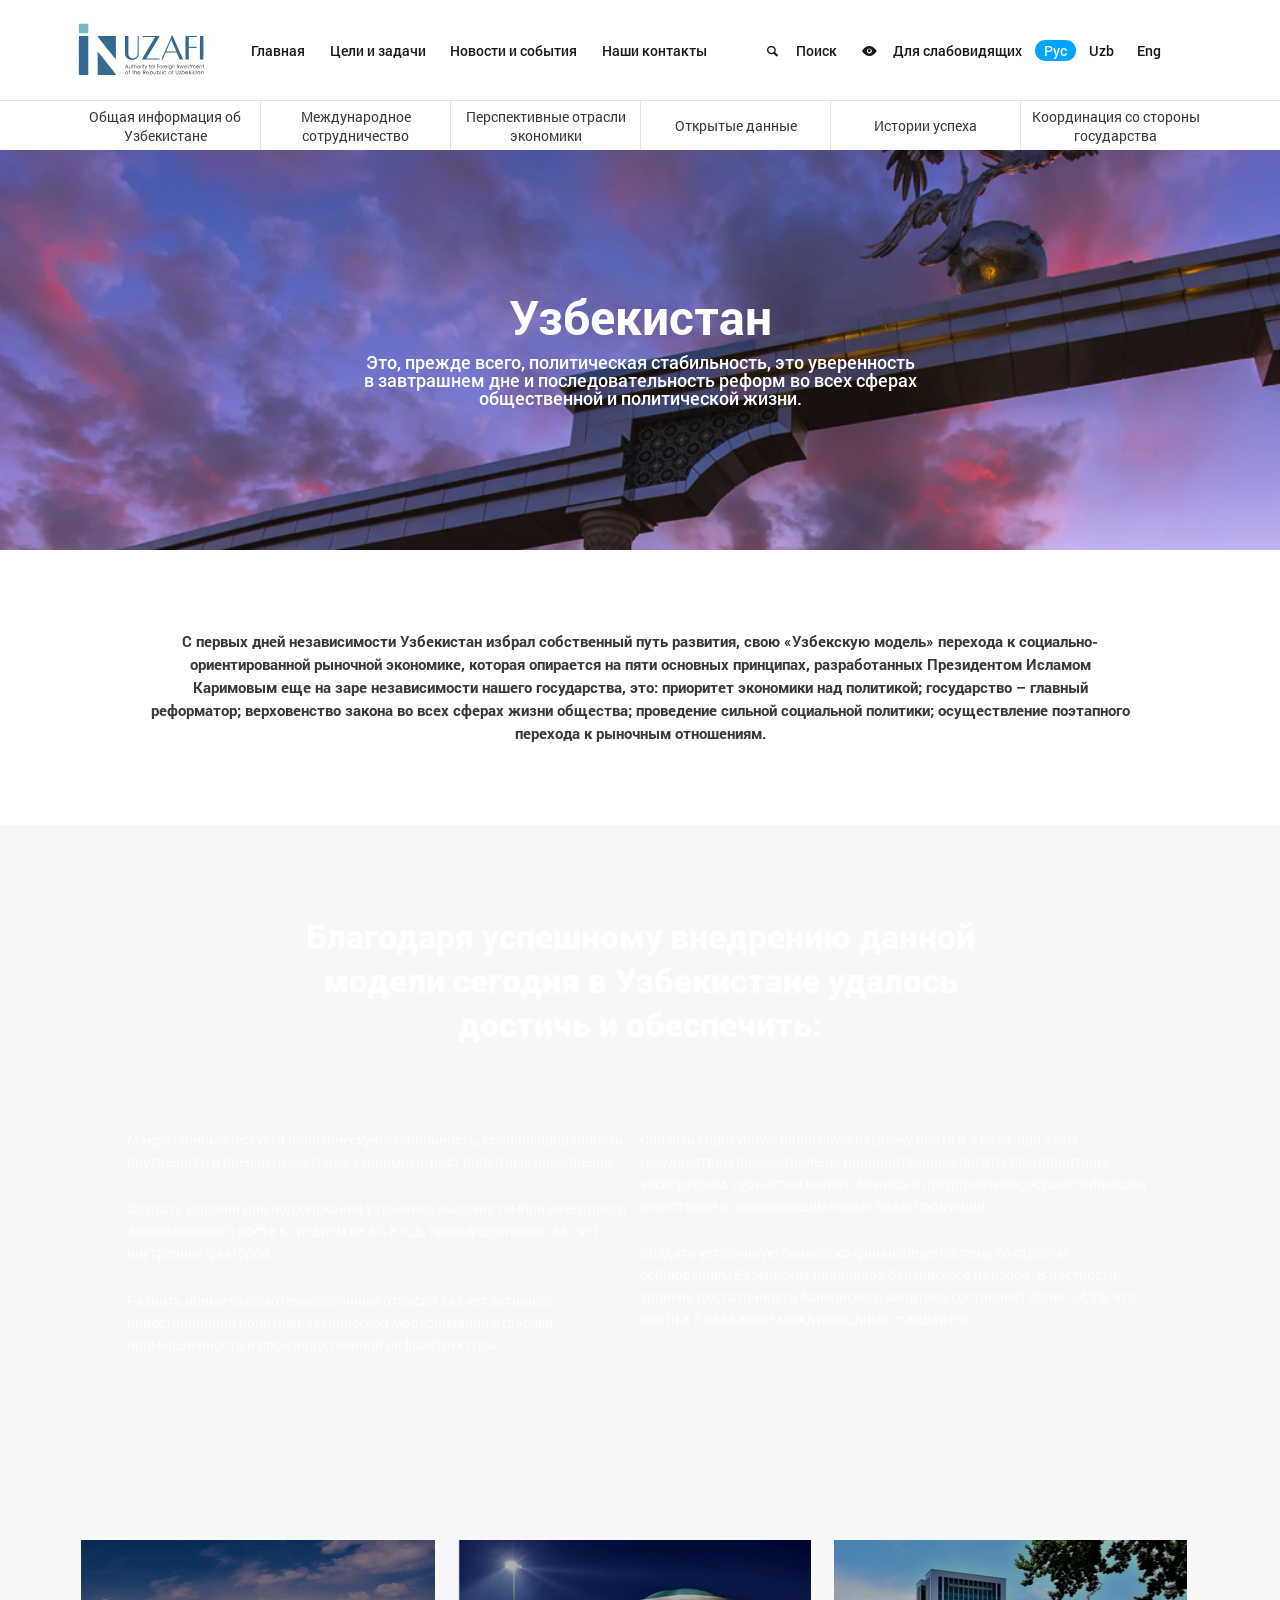
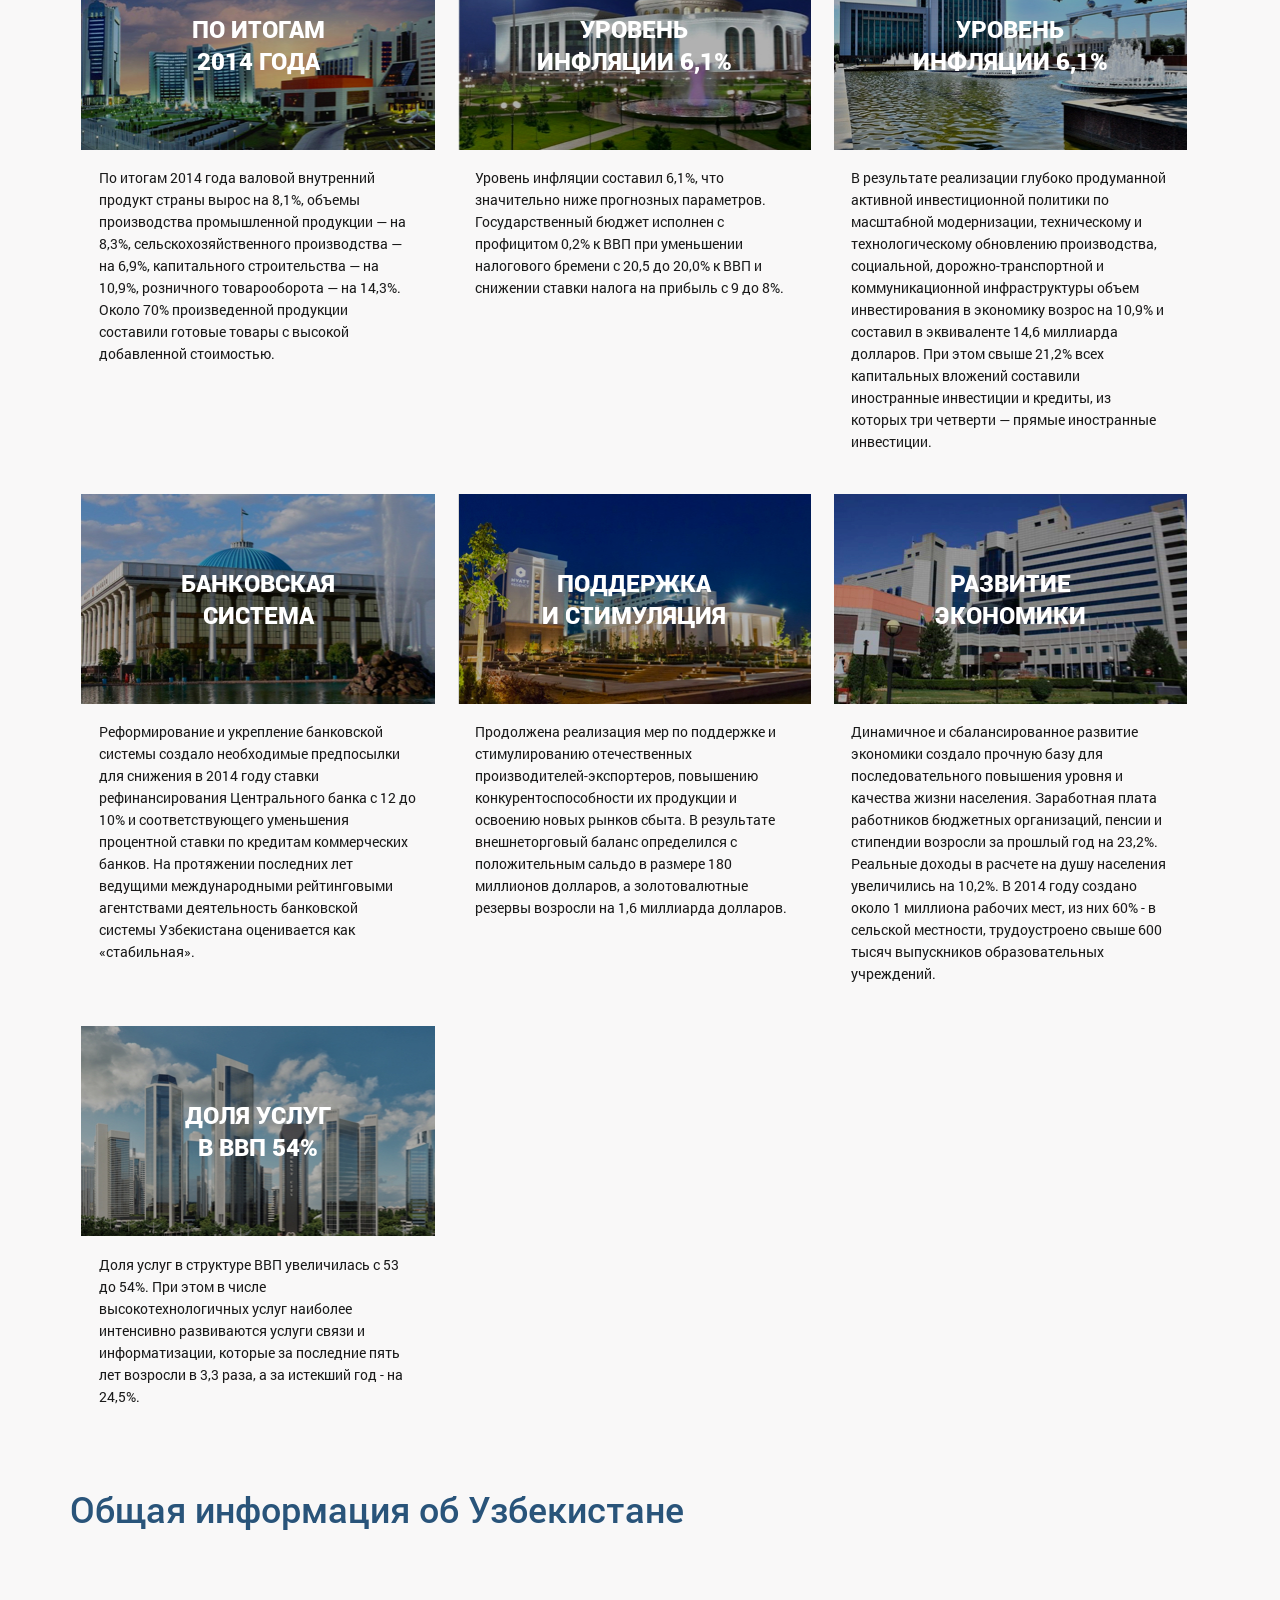
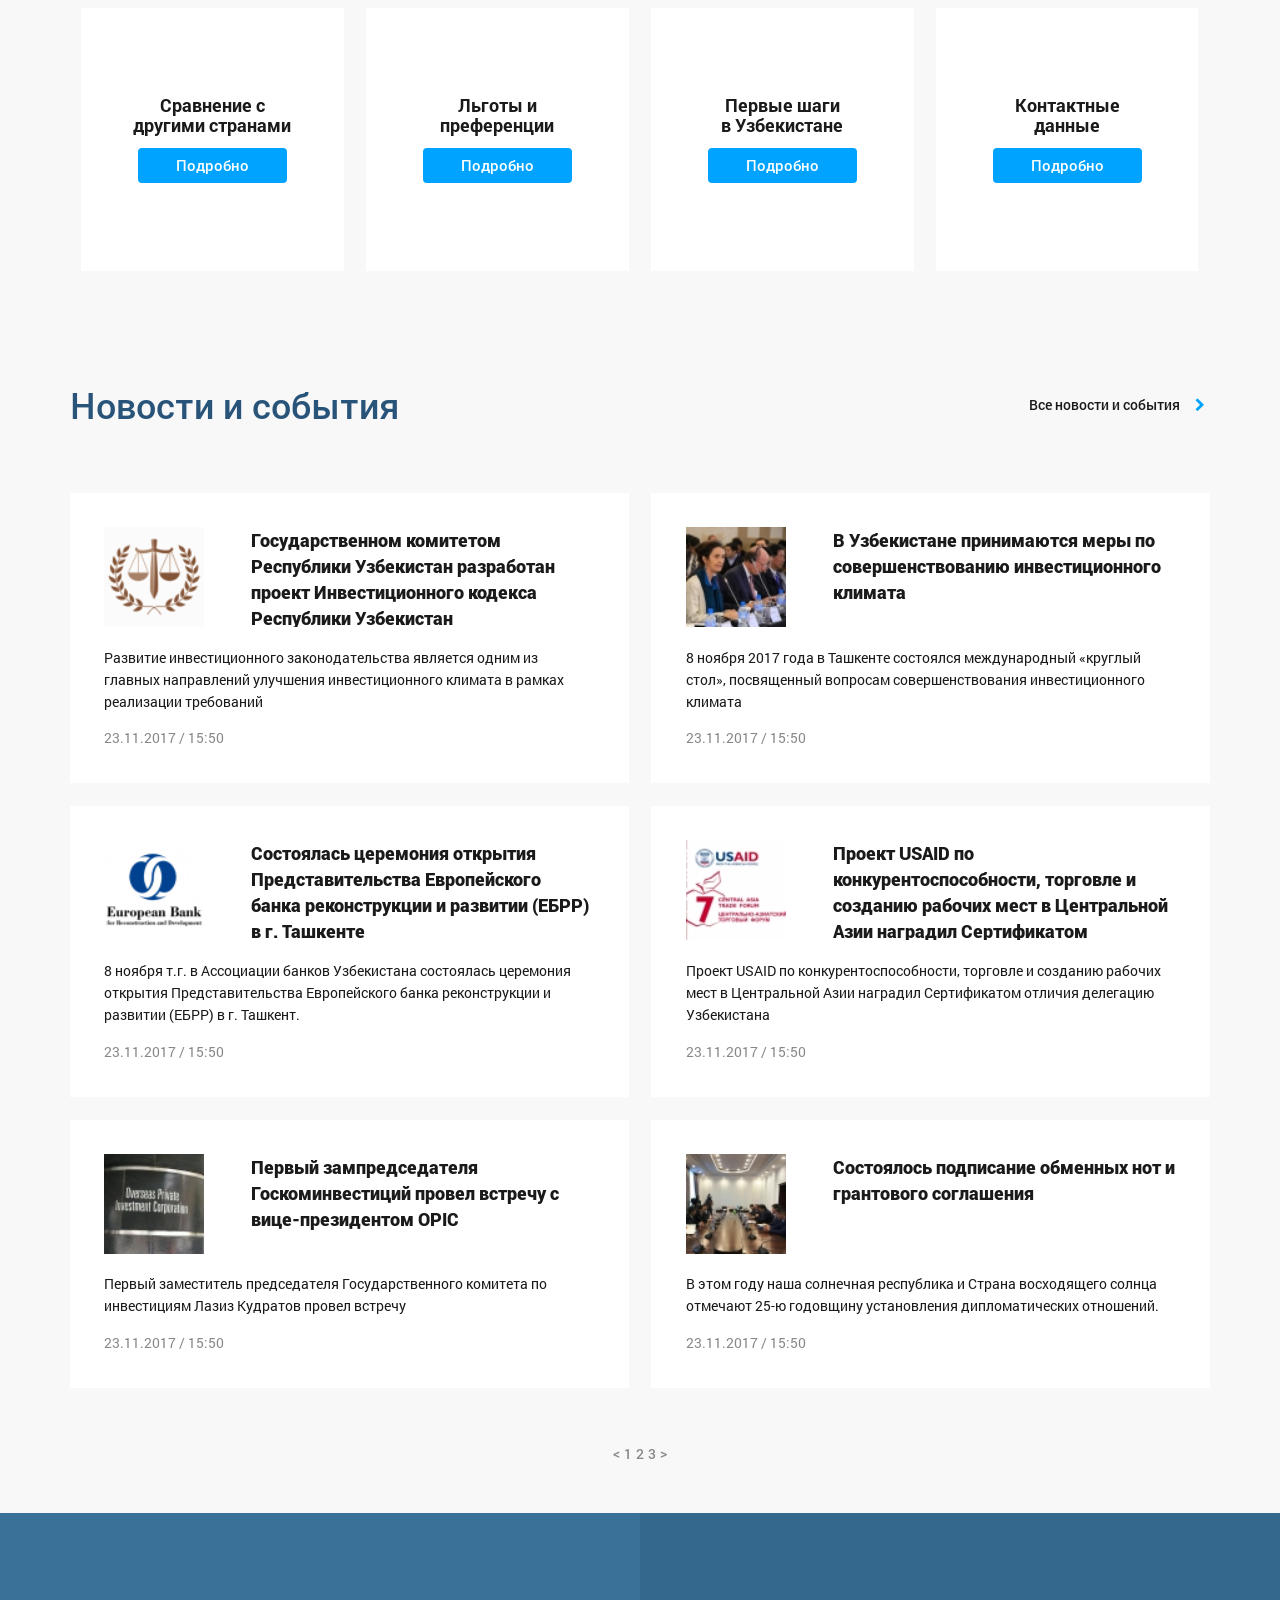
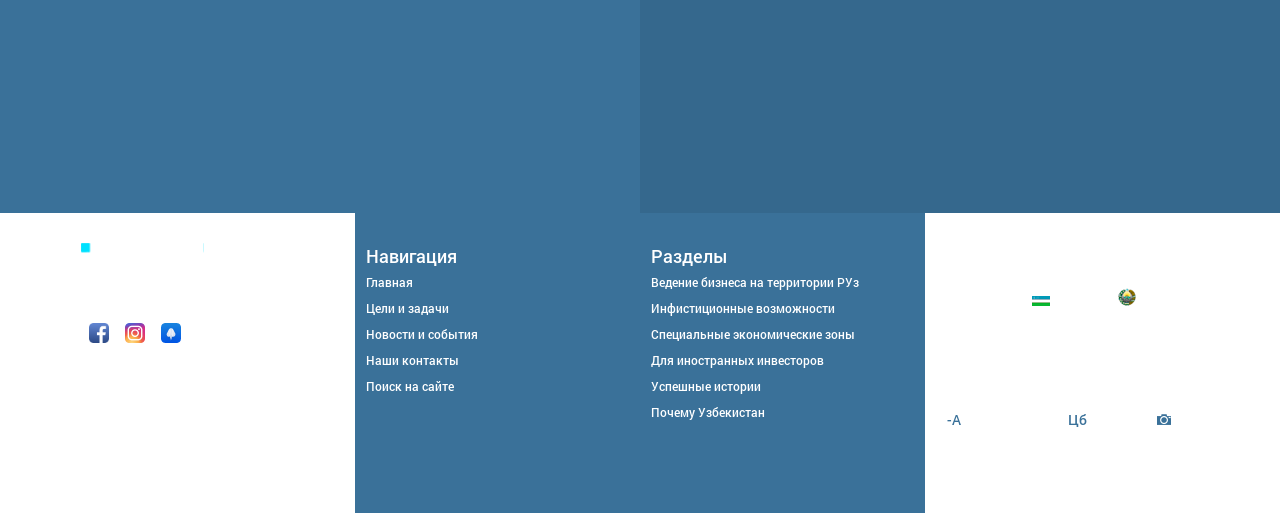
==== commit 0a2928a4: "video slider done" ====
--- a/page.html
+++ b/page.html
@@ -33,7 +33,369 @@
         	<div class="container">
             	<div class="bkpos_15" id="menus0">
                 	<a onClick="diplay_hide('#mobakt');return false;" href="#" class="icon-menu-3 mobile_menus1"></a>
-                	<a href=""><img class="logos" id="while_logo" src="images/logo.svg" /><img id="black_logo" class="logos" src="images/uzafi_logo.svg" /></a>
+                	<a href="">
+                    <svg class="logos" version="1.0" xmlns="http://www.w3.org/2000/svg"
+                     width="3633.000000pt" height="1498.000000pt" viewBox="0 0 3633.000000 1498.000000" preserveAspectRatio="xMidYMid meet">
+                    <g transform="translate(0.000000,1498.000000) scale(0.100000,-0.100000)"  stroke="none">
+                    <path class="logcolot2" d="M2258 13993 l-36 -38 -5 -1069 c-3 -684 -1 -1082 5 -1105 13 -48 34
+                    -70 88 -94 45 -21 56 -21 1058 -19 565 2 1035 7 1062 12 27 5 65 16 84 24 36
+                    15 36 15 51 119 2 17 5 493 6 1057 3 1015 3 1025 -18 1071 -38 85 53 79 -1175
+                    79 l-1084 0 -36 -37z"/>
+                    <path class="logcolot3" d="M25449 11163 c-99 -226 -183 -425 -389 -918 -342 -820 -493 -1161
+                    -683 -1540 -43 -88 -99 -217 -123 -288 -24 -70 -62 -162 -83 -205 -21 -42
+                    -127 -277 -236 -522 -109 -245 -215 -480 -237 -523 -21 -43 -57 -133 -79 -200
+                    -23 -66 -52 -143 -66 -170 -110 -218 -465 -1019 -554 -1252 -38 -99 -92 -226
+                    -120 -282 -36 -74 -49 -111 -47 -135 l3 -33 76 -9 c92 -11 159 -2 194 26 34
+                    26 82 125 133 268 78 223 194 489 387 890 63 129 132 287 155 350 23 63 53
+                    134 66 158 47 81 -86 74 1408 73 829 0 1343 -4 1359 -10 50 -19 97 -104 165
+                    -302 45 -127 261 -599 327 -713 13 -23 42 -95 64 -160 23 -67 81 -195 130
+                    -290 49 -94 97 -191 107 -216 9 -25 24 -51 32 -57 17 -14 542 -19 726 -6 l98
+                    6 -6 41 c-11 66 -65 189 -158 361 -48 88 -123 248 -167 355 -100 247 -134 321
+                    -326 725 -192 403 -354 758 -785 1725 -377 846 -412 923 -631 1401 -87 191
+                    -222 499 -300 685 -154 371 -281 656 -333 749 -26 47 -39 61 -59 63 -24 3 -30
+                    -3 -48 -45z m-130 -1205 c50 -133 206 -490 396 -908 221 -487 293 -652 402
+                    -920 42 -102 129 -305 194 -451 65 -147 132 -308 150 -359 18 -50 42 -107 54
+                    -125 15 -21 21 -42 18 -58 l-5 -25 -1196 -4 c-659 -2 -1223 0 -1256 3 -71 8
+                    -85 19 -64 51 8 13 23 48 33 78 10 30 35 93 57 140 22 47 67 153 100 235 34
+                    83 101 233 150 335 108 221 127 266 318 710 81 190 193 440 248 555 55 116
+                    131 293 167 395 94 259 166 410 198 410 7 0 23 -28 36 -62z"/>
+                    <path class="logcolot3" d="M2295 10964 c-42 -33 -62 -55 -67 -78 -5 -17 -8 -2165 -8 -4773 -1
+                    -5169 -5 -4789 54 -4828 73 -48 57 -47 1094 -46 613 1 989 5 1018 11 51 12
+                    117 42 154 70 l25 19 5 4698 c3 2584 2 4731 -2 4771 -9 99 -32 141 -94 172
+                    l-49 25 -1035 2 -1035 3 -60 -46z"/>
+                    <path class="logcolot3" d="M6923 10928 c9 -145 45 -209 221 -403 61 -67 164 -188 228 -271 64
+                    -82 198 -248 299 -369 100 -121 260 -324 354 -451 95 -127 266 -343 380 -480
+                    197 -236 251 -307 577 -747 162 -218 395 -511 788 -992 363 -444 553 -682 767
+                    -965 94 -124 211 -272 259 -330 375 -447 466 -558 546 -666 50 -68 96 -124
+                    103 -124 9 0 13 673 19 2875 6 2513 5 2879 -8 2903 -8 16 -35 45 -60 65 l-44
+                    37 -2218 0 -2217 0 6 -82z"/>
+                    <path class="logcolot3" d="M13739 10953 c-9 -37 -13 -118 -12 -218 1 -88 6 -1107 11 -2265 8
+                    -2088 9 -2106 30 -2215 37 -191 94 -326 213 -506 80 -120 244 -284 368 -368
+                    415 -282 1080 -431 1522 -341 388 79 673 223 890 448 112 115 181 214 254 360
+                    85 169 126 342 143 602 4 63 6 1105 4 2316 -4 2027 -5 2202 -20 2220 -15 17
+                    -28 19 -128 16 l-111 -3 -6 -391 c-4 -215 -7 -1184 -7 -2153 0 -1109 -4 -1810
+                    -10 -1891 -36 -448 -155 -706 -422 -914 -251 -196 -473 -284 -713 -283 -130 0
+                    -206 14 -370 64 -207 64 -347 147 -485 288 -169 173 -252 347 -291 613 -10 64
+                    -12 585 -10 2338 2 1675 0 2266 -8 2298 l-12 42 -409 0 -409 0 -12 -57z"/>
+                    <path class="logcolot3" d="M18127 10998 c-15 -12 -17 -28 -15 -128 3 -111 4 -115 28 -127 20
+                    -10 346 -13 1573 -13 1488 0 1547 -1 1547 -18 0 -37 -98 -212 -201 -357 -130
+                    -183 -207 -308 -474 -765 -114 -195 -260 -438 -325 -540 -265 -419 -441 -714
+                    -940 -1570 -273 -469 -503 -851 -700 -1165 -168 -268 -201 -326 -361 -620
+                    -122 -226 -222 -394 -290 -488 -32 -43 -49 -76 -47 -90 l3 -22 2199 1 c2143 0
+                    2199 1 2212 19 16 22 20 201 5 224 -8 12 -253 15 -1635 19 l-1626 5 0 21 c0
+                    34 71 171 140 271 211 306 292 438 744 1204 161 273 434 728 606 1011 761
+                    1252 910 1502 1240 2080 255 446 344 599 487 827 62 100 113 191 113 203 l0
+                    20 -1983 0 c-1091 0 -2051 3 -2133 6 -118 5 -153 3 -167 -8z"/>
+                    <path class="logcolot3" d="M28842 10998 c-9 -9 -12 -679 -12 -2955 l0 -2943 414 0 414 0 7 38
+                    c12 57 6 1914 -7 2303 -12 348 -7 479 22 553 l11 29 932 -5 c593 -4 950 -2
+                    980 4 62 13 66 25 56 153 -4 55 -8 101 -8 101 -8 14 -209 17 -1012 15 l-957
+                    -3 -13 54 c-8 33 -13 112 -12 213 5 1195 17 2152 25 2163 8 9 216 12 977 12
+                    763 0 971 3 984 13 15 11 17 28 15 132 -3 118 -3 119 -28 126 -14 4 -644 7
+                    -1400 8 -1058 1 -1379 -2 -1388 -11z"/>
+                    <path class="logcolot3" d="M32470 10971 c-14 -55 -16 -5815 -1 -5854 l11 -27 317 0 c175 0 362
+                    3 416 7 l97 6 0 2931 c0 1612 -3 2941 -6 2954 l-6 22 -409 0 -408 0 -11 -39z"/>
+                    <path class="logcolot3" d="M6920 4222 l0 -2888 48 -46 47 -47 2195 -1 c1207 -1 2207 1 2221 5
+                    25 6 27 10 31 88 l5 82 -45 50 c-25 28 -88 111 -140 185 -126 178 -221 301
+                    -427 555 -94 116 -211 262 -260 325 -150 193 -355 448 -665 825 -384 467 -534
+                    655 -715 899 -81 110 -245 317 -364 460 -120 144 -279 343 -354 444 -75 100
+                    -282 363 -460 585 -178 221 -377 474 -443 562 -67 88 -192 243 -280 345 -176
+                    205 -227 268 -303 383 -35 52 -58 77 -72 77 -19 0 -19 -32 -19 -2888z"/>
+                    <path class="logcolot1" d="M17991 3866 c-34 -35 -37 -51 -19 -91 11 -24 16 -26 67 -23 l56 3 3
+                    42 c4 53 -9 78 -47 91 -26 9 -32 7 -60 -22z"/>
+                    <path class="logcolot1" d="M19930 3892 c-8 -3 -33 -18 -56 -34 l-41 -29 -6 -96 c-4 -52 -12
+                    -101 -18 -109 -6 -7 -26 -18 -45 -24 -26 -9 -34 -17 -34 -35 0 -26 25 -45 58
+                    -45 11 0 22 -8 24 -17 2 -10 0 -115 -5 -233 -8 -172 -7 -229 4 -285 15 -75 27
+                    -85 84 -71 l23 6 -1 279 c-2 324 -4 318 87 323 44 3 51 6 54 25 2 12 -2 31 -8
+                    42 -9 18 -20 21 -70 21 l-60 0 0 68 c0 90 15 112 78 112 64 0 79 11 66 47 -13
+                    38 -91 70 -134 55z"/>
+                    <path class="logcolot1" d="M24437 3876 c-19 -15 -27 -31 -27 -53 0 -45 16 -80 39 -88 31 -9 87
+                    22 102 56 11 28 10 32 -21 64 -42 43 -60 47 -93 21z"/>
+                    <path class="logcolot1" d="M15987 3862 c-15 -17 -17 -61 -17 -485 l0 -467 50 0 50 0 0 153 c1
+                    330 68 478 217 477 49 -1 114 -30 141 -65 38 -48 44 -94 36 -293 -4 -131 -3
+                    -200 5 -229 11 -39 15 -43 44 -43 59 0 60 3 65 182 6 229 -13 368 -61 439 -72
+                    108 -274 117 -381 18 -24 -21 -48 -39 -55 -39 -8 0 -11 44 -12 148 0 86 -5
+                    161 -12 182 -14 41 -44 50 -70 22z"/>
+                    <path class="logcolot1" d="M15626 3818 c-3 -24 -8 -76 -11 -117 -3 -40 -8 -77 -11 -82 -3 -5
+                    -20 -9 -38 -9 -18 0 -40 -6 -50 -13 -17 -12 -17 -17 -5 -43 11 -21 26 -32 62
+                    -42 l47 -13 0 -197 c0 -108 3 -241 7 -294 l6 -98 28 0 c62 0 59 -16 59 306 l0
+                    293 38 6 c43 8 102 25 102 30 0 25 -23 55 -42 55 -13 0 -40 5 -60 11 l-38 10
+                    0 113 c0 109 -1 114 -22 120 -55 14 -66 8 -72 -36z"/>
+                    <path class="logcolot1" d="M18347 3853 c-4 -3 -7 -39 -7 -78 0 -40 -3 -92 -6 -117 l-6 -45 -52
+                    -9 c-45 -8 -51 -12 -54 -35 -4 -33 16 -49 64 -53 l39 -4 9 -301 8 -301 44 0
+                    44 0 0 193 c0 107 3 242 6 300 l7 106 51 11 c73 15 83 23 68 54 -7 17 -20 26
+                    -34 26 -13 0 -40 5 -60 11 l-38 10 0 94 c0 117 -9 145 -48 145 -16 0 -32 -3
+                    -35 -7z"/>
+                    <path class="logcolot1" d="M29948 3749 c-3 -126 -12 -141 -87 -153 -46 -7 -45 -5 -31 -40 7 -19
+                    21 -28 55 -37 58 -15 64 -30 54 -129 -12 -114 -10 -385 2 -436 11 -42 13 -44
+                    48 -44 57 0 58 4 49 115 -13 160 -12 375 1 431 12 51 13 51 64 63 75 17 83 24
+                    69 55 -7 17 -20 26 -34 26 -13 0 -40 5 -61 11 l-37 10 2 104 c2 117 -6 135
+                    -57 135 l-33 0 -4 -111z"/>
+                    <path class="logcolot1" d="M33226 3838 c-3 -13 -6 -52 -6 -88 0 -36 -3 -82 -6 -102 -6 -37 -8
+                    -38 -48 -38 -54 0 -70 -11 -61 -41 12 -38 25 -49 65 -55 l37 -6 5 -295 c4
+                    -240 7 -296 19 -304 14 -9 67 -5 78 7 3 3 7 133 8 289 2 155 5 290 9 299 4 10
+                    18 16 39 16 18 0 47 3 64 6 29 6 32 10 29 38 -3 29 -6 31 -53 38 -98 16 -90 6
+                    -91 110 0 130 -6 148 -48 148 -26 0 -35 -5 -40 -22z"/>
+                    <path class="logcolot1" d="M21787 3844 c-4 -4 -7 -216 -7 -471 l0 -463 45 0 45 0 0 188 c0 103
+                    5 203 10 223 l10 37 158 4 c86 3 165 9 175 13 14 6 17 17 15 44 -3 34 -5 36
+                    -48 43 -25 3 -104 7 -176 7 -96 1 -133 4 -136 14 -2 6 -2 67 0 135 l4 122 141
+                    0 c78 0 159 5 180 11 37 10 38 11 35 52 l-3 42 -221 3 c-121 1 -223 -1 -227
+                    -4z"/>
+                    <path class="logcolot1" d="M26745 3411 c-4 -241 -4 -453 0 -470 6 -29 9 -31 55 -31 l48 0 7 268
+                    c8 282 2 587 -13 637 -7 26 -14 30 -49 33 l-40 3 -8 -440z"/>
+                    <path class="logcolot1" d="M14116 3773 c-18 -38 -65 -147 -104 -243 -39 -96 -116 -269 -171
+                    -384 -56 -114 -101 -215 -101 -222 0 -10 13 -14 41 -14 58 0 92 39 159 184
+                    l54 116 177 0 178 0 33 -39 c18 -22 54 -88 79 -148 l46 -108 47 -3 c41 -3 46
+                    -1 46 18 0 50 -60 191 -179 425 -71 138 -140 283 -155 323 -39 110 -72 162
+                    -103 162 -7 0 -28 -30 -47 -67z m135 -292 c17 -42 39 -92 49 -111 28 -58 23
+                    -60 -127 -60 l-135 0 7 38 c3 20 31 88 61 151 l54 114 30 -28 c16 -16 44 -62
+                    61 -104z"/>
+                    <path class="logcolot1" d="M16935 3567 c-117 -62 -154 -103 -186 -209 -88 -289 194 -554 481
+                    -453 143 51 229 195 217 366 -11 165 -107 290 -256 333 -98 29 -144 22 -256
+                    -37z m246 -62 c68 -24 106 -60 145 -137 43 -85 47 -153 15 -217 -68 -133 -243
+                    -203 -358 -143 -82 43 -133 135 -133 241 0 72 13 115 50 174 53 84 175 119
+                    281 82z"/>
+                    <path class="logcolot1" d="M17760 3601 c-19 -11 -44 -28 -54 -40 -25 -28 -31 -27 -46 9 -10 24
+                    -18 30 -44 30 -60 0 -58 10 -60 -326 -1 -351 1 -364 59 -364 52 0 56 22 58
+                    265 2 202 3 212 27 260 26 53 54 70 158 95 42 11 43 12 36 43 -3 18 -12 35
+                    -18 39 -20 14 -80 7 -116 -11z"/>
+                    <path class="logcolot1" d="M20375 3589 c-132 -60 -173 -96 -214 -190 -77 -174 13 -407 189 -488
+                    62 -28 164 -34 235 -13 166 48 274 208 263 385 -12 188 -147 324 -332 334 -63
+                    3 -79 0 -141 -28z m232 -97 c151 -78 189 -289 76 -422 -67 -78 -191 -112 -277
+                    -76 -88 37 -155 136 -164 242 -9 112 28 179 136 244 63 39 71 41 127 37 34 -2
+                    79 -14 102 -25z"/>
+                    <path class="logcolot1" d="M21131 3576 c-24 -25 -48 -43 -52 -40 -4 2 -10 18 -14 34 -6 27 -11
+                    30 -43 30 -66 0 -63 13 -65 -321 -1 -189 2 -315 9 -334 11 -32 36 -42 81 -30
+                    l25 6 -7 142 c-8 166 5 287 39 363 25 54 44 67 159 108 49 18 56 30 33 61 -9
+                    12 -30 19 -67 22 -53 5 -55 4 -98 -41z"/>
+                    <path class="logcolot1" d="M22550 3576 c-112 -60 -172 -123 -200 -212 -25 -82 -25 -135 -2 -212
+                    34 -107 114 -197 218 -244 67 -30 177 -30 256 1 111 43 194 151 218 281 41
+                    224 -107 417 -328 427 -75 4 -79 3 -162 -41z m230 -77 c95 -43 150 -123 158
+                    -230 8 -121 -41 -214 -140 -263 -168 -84 -359 49 -359 249 0 108 34 163 143
+                    231 65 40 130 44 198 13z"/>
+                    <path class="logcolot1" d="M23342 3586 c-46 -31 -53 -33 -67 -20 -8 9 -15 20 -15 25 0 5 -15 9
+                    -34 9 -70 0 -66 21 -66 -325 0 -180 4 -325 10 -339 7 -20 17 -26 39 -26 63 0
+                    62 -6 55 199 -10 288 9 345 131 394 101 40 124 67 89 101 -27 27 -84 20 -142
+                    -18z"/>
+                    <path class="logcolot1" d="M23774 3581 c-148 -74 -217 -179 -218 -336 0 -66 4 -90 26 -137 34
+                    -73 107 -146 183 -184 55 -26 69 -29 165 -29 127 0 158 13 242 98 58 59 71 91
+                    49 126 -15 23 -68 -3 -126 -63 -92 -96 -198 -107 -299 -30 -55 42 -126 146
+                    -126 185 l0 28 248 -5 c187 -4 259 -2 297 8 60 16 64 28 40 120 -39 155 -154
+                    244 -325 255 -72 4 -79 2 -156 -36z m250 -89 c59 -32 128 -108 124 -136 -3
+                    -21 -8 -21 -233 -21 -216 0 -230 1 -233 19 -6 30 75 104 153 142 81 39 111 38
+                    189 -4z"/>
+                    <path class="logcolot1" d="M24885 3574 c-155 -77 -199 -142 -200 -299 0 -82 3 -96 33 -157 41
+                    -85 128 -167 209 -199 116 -46 235 -26 307 50 17 17 36 31 43 31 22 0 26 -46
+                    8 -105 -32 -112 -142 -183 -265 -172 -71 6 -129 35 -196 99 -46 44 -57 49 -83
+                    43 -17 -4 -33 -15 -36 -26 -9 -29 93 -142 159 -177 46 -25 61 -27 156 -26 83
+                    0 116 5 160 22 80 32 149 88 179 147 l26 49 0 371 0 370 -24 3 c-12 2 -34 1
+                    -47 -2 -20 -5 -23 -11 -18 -36 10 -48 -17 -48 -89 -2 -120 77 -192 81 -322 16z
+                    m262 -82 c51 -27 98 -73 126 -126 17 -32 22 -58 22 -122 0 -72 -3 -86 -30
+                    -130 -119 -192 -436 -134 -485 89 -11 45 -10 62 4 110 20 69 51 106 135 164
+                    64 43 68 44 126 40 34 -2 79 -14 102 -25z"/>
+                    <path class="logcolot1" d="M25811 3605 c-18 -8 -49 -29 -68 -45 -39 -34 -63 -39 -63 -11 0 36
+                    -12 51 -40 51 -63 0 -60 18 -59 -324 1 -171 4 -322 8 -336 6 -21 14 -26 49
+                    -28 50 -4 45 -29 46 233 1 210 10 247 72 309 40 39 121 76 169 76 71 0 104
+                    -26 136 -105 27 -68 28 -76 29 -255 0 -102 3 -202 6 -222 6 -33 10 -38 34 -38
+                    61 0 60 -3 60 179 0 91 -5 198 -10 236 -11 80 -61 190 -112 248 l-33 38 -95 5
+                    c-72 4 -103 1 -129 -11z"/>
+                    <path class="logcolot1" d="M27273 3607 c-24 -7 -59 -28 -81 -49 -21 -21 -41 -38 -45 -38 -3 0
+                    -12 18 -18 40 -11 37 -15 40 -50 40 -26 0 -39 -5 -44 -17 -12 -31 -18 -331
+                    -10 -505 l7 -168 48 0 47 0 8 232 c8 254 10 264 70 316 106 93 227 93 291 0
+                    l29 -41 -3 -212 c-3 -136 0 -226 7 -253 11 -38 15 -42 44 -42 61 0 62 3 65
+                    186 6 272 -21 389 -104 463 -66 58 -161 75 -261 48z"/>
+                    <path class="logcolot1" d="M28725 3584 c-105 -55 -149 -95 -187 -172 -31 -62 -33 -74 -33 -167
+                    0 -95 2 -103 34 -163 71 -130 181 -195 332 -196 73 0 93 4 142 28 57 27 167
+                    135 167 163 0 8 -11 25 -25 39 l-25 25 -72 -60 c-66 -56 -153 -101 -196 -101
+                    -94 0 -242 137 -242 223 l0 34 158 6 c86 4 218 7 293 7 176 0 179 5 105 156
+                    -73 149 -153 205 -301 211 -76 3 -84 1 -150 -33z m210 -75 c28 -8 59 -30 103
+                    -74 66 -68 75 -91 40 -100 -13 -3 -117 -4 -233 -3 l-210 3 -3 26 c-4 34 29 74
+                    101 120 50 32 69 39 111 39 28 0 69 -5 91 -11z"/>
+                    <path class="logcolot1" d="M29434 3600 c-63 -28 -104 -99 -104 -182 0 -73 31 -110 150 -178 112
+                    -64 120 -73 120 -141 0 -54 -2 -59 -37 -88 -21 -17 -47 -31 -58 -31 -20 0 -86
+                    29 -116 51 -23 17 -64 4 -76 -25 -10 -21 -7 -28 28 -62 36 -35 44 -38 105 -42
+                    177 -12 264 60 264 216 0 44 -19 64 -198 215 -107 90 -113 108 -57 164 31 31
+                    40 35 70 30 20 -3 48 -15 64 -26 33 -24 50 -26 86 -9 33 15 32 33 -8 73 -55
+                    55 -155 70 -233 35z"/>
+                    <path class="logcolot1" d="M30520 3591 c-30 -16 -63 -38 -73 -49 -26 -28 -47 -17 -47 24 0 33
+                    -2 34 -37 34 -68 0 -65 18 -57 -354 l7 -336 43 0 44 0 -2 188 c-2 228 9 266
+                    101 362 53 56 60 60 101 60 28 0 60 -9 84 -23 60 -34 72 -85 81 -361 l7 -226
+                    32 0 c17 0 36 4 42 8 7 5 11 68 11 187 0 156 2 189 20 243 27 81 61 124 118
+                    152 55 26 123 24 157 -6 41 -37 68 -118 68 -203 0 -43 3 -146 7 -229 l6 -152
+                    28 0 c60 0 59 -4 59 196 0 209 -14 304 -60 393 -52 105 -54 106 -167 106 -94
+                    0 -101 -1 -149 -32 -27 -18 -61 -44 -73 -57 -28 -30 -40 -25 -106 35 -81 75
+                    -154 87 -245 40z"/>
+                    <path class="logcolot1" d="M31753 3611 c-37 -9 -114 -71 -173 -138 -54 -62 -73 -129 -68 -241 6
+                    -149 74 -253 206 -315 59 -27 77 -31 152 -31 110 0 163 23 248 107 62 61 75
+                    91 53 126 -14 23 -76 -5 -112 -50 -62 -79 -175 -118 -250 -86 -19 8 -52 29
+                    -72 46 -47 42 -117 147 -117 176 0 19 7 23 46 29 26 3 110 7 188 7 78 1 191 4
+                    251 8 l110 6 -1 50 c-4 120 -75 223 -191 277 -53 25 -80 31 -151 34 -48 2
+                    -101 0 -119 -5z m191 -103 c54 -16 156 -117 156 -155 l0 -26 -167 6 c-91 4
+                    -195 7 -230 7 -59 0 -63 1 -63 23 0 25 47 75 119 126 49 35 110 41 185 19z"/>
+                    <path class="logcolot1" d="M32555 3571 c-94 -53 -105 -53 -105 2 0 25 -3 27 -45 27 l-45 0 2
+                    -342 3 -343 41 -3 42 -3 6 48 c3 26 11 140 16 253 11 231 0 202 107 276 104
+                    73 202 51 252 -56 25 -53 26 -63 29 -288 l4 -233 41 3 c36 3 42 7 49 33 14 51
+                    -8 453 -27 510 -36 106 -102 155 -215 162 -62 3 -69 1 -155 -46z"/>
+                    <path class="logcolot1" d="M28295 3599 c-33 -16 -73 -90 -154 -280 -42 -98 -80 -179 -86 -180
+                    -5 -1 -55 103 -110 230 l-100 231 -49 0 -49 0 7 -41 c9 -55 48 -146 107 -251
+                    60 -104 118 -229 150 -320 17 -48 29 -68 41 -68 36 0 100 114 180 324 60 156
+                    100 247 127 284 17 24 18 32 8 53 -14 26 -41 33 -72 18z"/>
+                    <path class="logcolot1" d="M14774 3585 c-4 -8 -4 -115 -2 -238 5 -237 13 -284 61 -356 14 -20
+                    48 -49 78 -66 51 -28 60 -30 161 -29 119 1 126 4 206 78 71 65 75 79 82 356 4
+                    135 5 251 3 257 -3 8 -24 13 -52 13 l-46 0 -1 -178 c-1 -186 -13 -277 -45
+                    -353 -22 -50 -44 -62 -142 -75 -56 -8 -115 18 -167 71 l-35 36 -1 222 c0 257
+                    -5 277 -59 277 -22 0 -38 -6 -41 -15z"/>
+                    <path class="logcolot1" d="M17990 3255 l0 -345 24 -6 c13 -3 34 -1 45 6 21 11 21 16 21 350 l0
+                    340 -45 0 -45 0 0 -345z"/>
+                    <path class="logcolot1" d="M18660 3576 c0 -51 114 -338 207 -518 l45 -88 -27 -79 c-14 -43 -41
+                    -104 -60 -136 -25 -42 -33 -64 -29 -82 6 -22 11 -24 38 -19 54 10 90 62 129
+                    182 61 188 243 608 296 682 26 37 18 82 -14 82 -29 0 -77 -39 -105 -85 -12
+                    -19 -43 -95 -70 -168 -53 -146 -80 -206 -104 -226 -12 -11 -19 -4 -45 41 -17
+                    29 -54 109 -82 178 -116 285 -100 255 -142 258 -34 3 -37 1 -37 -22z"/>
+                    <path class="logcolot1" d="M24433 3563 c-4 -21 -8 -159 -8 -308 0 -148 4 -287 8 -307 8 -36 10
+                    -38 47 -38 l40 0 0 345 0 345 -40 0 c-37 0 -39 -2 -47 -37z"/>
+                    <path class="logcolot1" d="M14813 2401 c-58 -55 -73 -86 -73 -149 0 -50 -4 -66 -25 -91 -14 -16
+                    -35 -33 -46 -36 -33 -11 -20 -47 26 -71 l40 -20 8 -290 c9 -321 11 -327 66
+                    -304 l31 12 1 102 c1 55 4 189 8 296 l6 195 55 5 c64 6 80 14 80 40 0 41 -11
+                    50 -59 50 -25 0 -57 3 -70 7 -22 6 -23 9 -18 62 3 31 10 68 17 83 12 25 19 27
+                    74 30 60 3 61 3 64 34 4 42 -14 54 -95 61 -60 4 -71 2 -90 -16z"/>
+                    <path class="logcolot1" d="M22976 2395 c-20 -30 -20 -58 -1 -95 22 -42 73 -45 112 -8 25 24 29
+                    54 12 92 -20 43 -97 50 -123 11z"/>
+                    <path class="logcolot1" d="M25636 2399 c-45 -35 -66 -89 -66 -169 l0 -71 -45 -19 c-65 -28 -56
+                    -76 18 -94 l27 -6 0 -295 c0 -284 1 -295 20 -305 14 -8 26 -8 40 0 37 20 44
+                    80 43 347 -2 285 -12 254 90 268 40 6 47 10 47 30 0 39 -11 55 -39 55 -14 0
+                    -43 3 -63 6 l-38 7 0 61 c0 88 14 104 93 108 56 3 62 5 65 26 2 13 -4 34 -12
+                    48 -15 22 -23 24 -85 24 -54 0 -74 -4 -95 -21z"/>
+                    <path class="logcolot1" d="M30433 2398 c-35 -39 -37 -64 -7 -103 14 -19 35 -35 46 -35 22 0 60
+                    18 70 34 12 17 9 72 -4 101 -15 34 -75 36 -105 3z"/>
+                    <path class="logcolot1" d="M16068 2368 c-17 -55 -14 -855 3 -906 10 -31 13 -32 47 -26 21 4 39
+                    8 41 10 2 2 8 84 13 181 5 98 13 207 18 241 17 120 83 178 217 189 l69 6 33
+                    -39 c68 -77 76 -109 74 -294 -1 -99 3 -189 10 -225 l12 -60 39 0 c35 0 41 3
+                    49 30 5 17 9 104 10 195 1 345 -73 485 -258 483 -85 -1 -170 -31 -220 -77 -21
+                    -20 -39 -30 -47 -25 -8 5 -13 53 -15 161 -5 198 -5 198 -48 198 -32 0 -35 -3
+                    -47 -42z"/>
+                    <path class="logcolot1" d="M21729 2383 c-26 -69 -31 -210 -19 -563 11 -323 13 -357 30 -374 17
+                    -17 21 -18 41 -4 13 8 27 32 33 52 l11 38 75 -51 c95 -64 163 -81 254 -62 111
+                    23 228 107 274 197 93 182 8 411 -187 507 -60 29 -74 32 -161 32 -103 0 -144
+                    -14 -212 -74 -54 -47 -58 -38 -58 139 0 87 -3 165 -6 174 -4 10 -18 16 -35 16
+                    -23 0 -32 -6 -40 -27z m457 -348 c166 -73 220 -267 115 -412 -43 -59 -139
+                    -105 -219 -105 -151 0 -276 124 -275 273 1 114 59 187 195 245 81 35 103 35
+                    184 -1z"/>
+                    <path class="logcolot1" d="M22663 2403 c-13 -9 -21 -888 -8 -935 6 -25 12 -28 46 -28 l39 0 -2
+                    483 -3 482 -30 3 c-16 1 -35 -1 -42 -5z"/>
+                    <path class="logcolot1" d="M27930 2400 c-23 -14 -29 -925 -6 -955 14 -19 17 -19 43 -5 16 9 31
+                    29 37 48 5 17 14 32 20 32 7 0 47 -22 90 -49 90 -57 150 -70 237 -52 108 23
+                    223 112 277 215 23 44 27 63 27 141 0 77 -4 98 -27 148 -54 115 -177 214 -293
+                    236 -71 13 -129 -1 -232 -55 l-88 -46 -6 158 c-3 88 -9 167 -13 177 -9 18 -42
+                    22 -66 7z m460 -373 c76 -38 122 -93 146 -174 72 -249 -241 -440 -443 -269
+                    -17 15 -46 54 -62 88 -42 84 -43 170 -3 249 30 60 54 77 165 119 84 32 108 30
+                    197 -13z"/>
+                    <path class="logcolot1" d="M29751 2373 c-21 -80 -23 -187 -11 -553 l13 -380 33 0 c60 0 77 60
+                    63 217 -8 96 46 72 199 -88 96 -100 155 -139 212 -139 32 0 36 9 19 43 -27 51
+                    -172 190 -286 274 -60 45 -62 47 -48 72 19 37 69 81 160 141 93 61 131 95 150
+                    131 22 42 6 54 -55 39 -68 -16 -178 -91 -259 -175 -86 -89 -98 -86 -91 25 10
+                    168 6 364 -9 398 -11 27 -19 32 -47 32 -30 0 -34 -4 -43 -37z"/>
+                    <path class="logcolot1" d="M15684 2389 c-4 -7 -10 -60 -14 -119 -4 -59 -10 -112 -14 -119 -4 -6
+                    -17 -11 -30 -11 -39 0 -86 -21 -86 -38 0 -30 15 -41 65 -49 l50 -8 0 -270 c0
+                    -235 2 -275 17 -308 17 -36 20 -38 50 -32 18 4 36 9 41 12 4 2 7 75 7 161 0
+                    86 3 221 7 298 l6 142 65 10 c35 6 67 13 69 16 3 3 1 17 -4 33 -8 23 -16 29
+                    -44 31 -19 1 -49 5 -66 8 l-33 5 0 80 c0 44 -5 100 -11 125 -10 39 -15 44 -40
+                    44 -15 0 -31 -5 -35 -11z"/>
+                    <path class="logcolot1" d="M31445 2389 c-4 -5 -10 -60 -14 -120 -8 -122 -9 -123 -78 -134 -24
+                    -3 -46 -12 -49 -20 -11 -28 15 -53 63 -61 l48 -9 0 -265 c1 -207 4 -274 15
+                    -305 17 -45 39 -54 74 -32 23 15 23 18 30 304 4 158 11 291 15 296 4 4 34 12
+                    66 17 32 5 60 12 63 15 3 3 1 18 -4 33 -7 22 -16 28 -44 30 -19 1 -49 4 -66 7
+                    l-31 5 -5 108 c-3 59 -9 115 -13 125 -8 19 -60 24 -70 6z"/>
+                    <path class="logcolot1" d="M18350 2381 l-95 -6 -3 -461 c-2 -506 -4 -490 57 -478 l31 7 0 171
+                    c0 260 19 294 112 199 46 -49 206 -249 268 -336 31 -43 38 -48 64 -43 15 3 35
+                    6 42 6 8 0 14 9 14 20 0 44 -56 127 -149 224 -106 110 -141 152 -141 171 0 6
+                    27 16 60 23 71 13 131 41 183 85 33 28 38 40 48 102 8 53 8 85 0 127 -17 82
+                    -45 118 -121 156 -59 29 -75 32 -170 36 -58 2 -148 1 -200 -3z m219 -111 c80
+                    -14 156 -51 165 -82 3 -13 6 -45 6 -72 0 -43 -4 -53 -37 -86 -46 -45 -103 -60
+                    -229 -60 -127 0 -124 -3 -124 146 0 69 5 134 10 145 9 16 22 19 78 19 37 0 96
+                    -5 131 -10z"/>
+                    <path class="logcolot1" d="M26415 2363 c-14 -35 -16 -183 -7 -438 8 -232 12 -267 32 -320 28
+                    -73 86 -133 155 -158 74 -28 213 -34 269 -13 62 24 122 85 136 138 6 24 20 70
+                    31 103 18 52 21 96 26 320 6 268 -3 370 -32 382 -8 2 -29 0 -47 -6 l-33 -11 0
+                    -292 c-1 -243 -4 -305 -18 -361 -52 -205 -147 -248 -324 -143 -48 28 -55 36
+                    -72 91 -18 55 -19 77 -13 262 8 225 1 408 -17 441 -15 28 -75 31 -86 5z"/>
+                    <path class="logcolot1" d="M13995 2110 c-165 -93 -231 -192 -223 -337 14 -214 230 -387 440
+                    -353 207 33 342 215 309 417 -31 187 -160 297 -371 317 -64 6 -66 5 -155 -44z
+                    m260 -84 c101 -46 167 -147 167 -255 0 -232 -280 -340 -460 -177 -59 53 -86
+                    123 -80 207 7 90 39 145 115 194 32 21 67 44 78 51 28 19 116 9 180 -20z"/>
+                    <path class="logcolot1" d="M17055 2100 c-105 -71 -126 -93 -168 -180 -43 -88 -44 -187 -5 -273
+                    71 -152 255 -252 416 -226 74 11 129 40 200 105 51 46 62 61 62 87 -1 78 -48
+                    73 -130 -12 -67 -70 -125 -96 -202 -89 -101 9 -189 74 -241 177 -25 51 -26 56
+                    -10 73 15 17 39 18 314 18 186 0 300 4 304 10 15 23 6 129 -13 167 -53 104
+                    -202 183 -372 197 l-65 6 -90 -60z m304 -70 c27 -12 60 -33 74 -48 29 -30 60
+                    -96 50 -106 -10 -10 -466 -7 -482 3 -12 8 -12 14 -2 39 15 35 40 60 108 108
+                    47 34 50 34 125 30 47 -3 97 -14 127 -26z"/>
+                    <path class="logcolot1" d="M19224 2110 c-153 -83 -214 -173 -214 -315 0 -214 167 -378 387 -378
+                    72 0 90 4 145 31 38 18 87 55 122 90 58 60 58 60 46 96 -6 20 -18 36 -26 36
+                    -29 0 -71 -29 -109 -76 -83 -101 -218 -113 -329 -29 -51 38 -116 128 -116 158
+                    0 60 -15 57 310 57 333 0 328 -1 315 67 -31 166 -135 269 -303 299 -116 20
+                    -129 18 -228 -36z m284 -80 c73 -32 122 -89 122 -139 0 -26 -12 -28 -187 -35
+                    -140 -6 -278 5 -297 24 -20 20 27 81 99 132 l70 50 73 -6 c41 -3 95 -15 120
+                    -26z"/>
+                    <path class="logcolot1" d="M20221 2145 c-18 -8 -60 -31 -93 -51 -64 -39 -78 -37 -78 13 0 25
+                    -27 37 -64 27 l-26 -6 0 -474 0 -474 45 0 45 0 0 171 0 170 23 -6 c12 -4 49
+                    -24 82 -46 146 -93 313 -72 434 56 154 162 153 371 -2 525 -75 75 -143 104
+                    -247 108 -59 1 -95 -2 -119 -13z m192 -115 c108 -40 181 -146 181 -260 0 -222
+                    -271 -341 -443 -194 -60 52 -92 113 -98 187 -10 118 27 185 142 259 55 36 64
+                    39 112 33 29 -3 77 -14 106 -25z"/>
+                    <path class="logcolot1" d="M23555 2141 c-22 -11 -67 -32 -100 -46 -102 -44 -153 -112 -175 -232
+                    -27 -151 53 -333 172 -394 128 -65 442 -35 508 49 23 28 26 70 7 95 -11 15
+                    -17 16 -47 6 -19 -7 -64 -29 -100 -49 -119 -68 -159 -72 -275 -31 -112 40
+                    -155 108 -163 256 l-4 91 59 54 c32 30 84 68 114 85 47 26 64 30 129 30 63 0
+                    84 -5 130 -29 30 -16 69 -40 86 -53 26 -19 36 -22 57 -14 37 14 39 23 14 72
+                    -37 74 -128 112 -294 124 -64 4 -85 2 -118 -14z"/>
+                    <path class="logcolot1" d="M24841 2113 c-111 -64 -164 -112 -198 -181 -24 -49 -28 -69 -28 -142
+                    0 -76 3 -93 32 -151 41 -82 111 -150 200 -192 58 -27 78 -31 148 -31 113 1
+                    181 29 261 108 78 78 104 143 104 256 0 216 -133 351 -370 374 -64 7 -66 6
+                    -149 -41z m253 -79 c68 -24 126 -84 155 -162 38 -102 14 -196 -74 -286 -53
+                    -55 -102 -70 -204 -63 -67 5 -77 9 -119 44 -74 64 -124 143 -130 206 -5 68 17
+                    113 90 183 103 98 116 106 178 100 30 -3 77 -13 104 -22z"/>
+                    <path class="logcolot1" d="M29010 2115 c-153 -82 -220 -180 -220 -324 0 -89 22 -158 69 -221 79
+                    -105 182 -155 318 -154 70 0 90 5 145 32 38 18 87 55 122 90 58 60 58 60 46
+                    96 -6 20 -18 36 -26 36 -29 0 -71 -29 -109 -76 -85 -103 -213 -115 -328 -30
+                    -51 37 -117 134 -117 171 0 32 20 52 40 40 18 -11 496 -7 539 5 l44 11 -6 58
+                    c-14 162 -131 274 -313 301 -104 15 -112 13 -204 -35z m277 -91 c67 -32 130
+                    -105 117 -135 -9 -20 -17 -20 -244 -19 -155 0 -236 4 -241 11 -18 29 25 80
+                    121 144 54 36 57 36 125 31 45 -4 89 -16 122 -32z"/>
+                    <path class="logcolot1" d="M30827 2137 c-95 -60 -125 -112 -119 -204 3 -36 68 -99 172 -168 54
+                    -35 104 -75 114 -89 24 -38 20 -86 -9 -119 -23 -24 -33 -27 -89 -27 -51 0 -70
+                    5 -100 25 -20 14 -45 25 -54 25 -44 0 -56 -59 -21 -104 55 -70 152 -74 278 -9
+                    87 44 101 64 101 144 0 107 -48 171 -213 278 -69 45 -77 54 -77 82 0 20 10 40
+                    29 60 37 37 80 38 147 4 100 -51 149 -12 80 64 -29 32 -70 48 -141 56 -52 5
+                    -65 2 -98 -18z"/>
+                    <path class="logcolot1" d="M31965 2109 c-159 -89 -205 -156 -213 -309 -3 -70 0 -95 18 -143 83
+                    -222 418 -302 597 -143 27 23 27 23 39 -34 10 -52 36 -63 74 -32 22 18 23 22
+                    28 273 4 244 -4 370 -27 408 -16 25 -64 -1 -75 -40 -5 -19 -10 -35 -12 -37 -1
+                    -2 -42 17 -91 43 -80 42 -165 66 -228 65 -11 -1 -60 -23 -110 -51z m197 -60
+                    c149 -32 242 -139 242 -279 0 -80 -24 -131 -90 -189 -111 -97 -277 -87 -386
+                    24 -124 126 -96 298 68 408 75 50 87 53 166 36z"/>
+                    <path class="logcolot1" d="M32992 2121 c-41 -22 -82 -47 -93 -57 -18 -16 -19 -16 -34 19 -8 20
+                    -15 42 -15 48 0 15 -70 4 -81 -12 -13 -21 -22 -257 -16 -443 6 -234 24 -286
+                    76 -220 35 45 44 93 46 273 l3 175 47 53 c58 66 107 92 189 100 l62 6 36 -49
+                    c61 -84 70 -126 75 -339 2 -104 6 -200 8 -211 12 -56 77 -29 96 38 15 58 6
+                    309 -16 413 -35 168 -94 223 -255 240 -50 5 -61 2 -128 -34z"/>
+                    <path class="logcolot1" d="M20871 2103 c-12 -44 -5 -323 10 -423 18 -113 64 -191 134 -227 74
+                    -39 201 -54 274 -33 79 22 136 85 171 191 29 84 50 426 31 491 -12 39 -14 40
+                    -48 35 -20 -4 -38 -9 -42 -12 -3 -4 -8 -114 -11 -245 l-5 -238 -45 -49 c-53
+                    -59 -63 -63 -155 -63 -116 0 -182 43 -206 134 -6 22 -12 131 -13 241 -1 110
+                    -5 208 -10 218 -5 11 -20 17 -42 17 -30 0 -34 -4 -43 -37z"/>
+                    <path class="logcolot1" d="M22993 2083 c-10 -75 -10 -589 0 -627 7 -26 10 -28 45 -21 20 4 39 9
+                    41 11 12 12 22 477 12 565 -14 124 -16 129 -56 129 -33 0 -34 -1 -42 -57z"/>
+                    <path class="logcolot1" d="M27235 2120 c-15 -47 -1 -57 97 -64 50 -3 123 -6 163 -6 39 0 75 -3
+                    78 -7 15 -14 -174 -318 -305 -493 -59 -78 -60 -102 -3 -112 52 -9 300 -9 392
+                    0 85 9 101 20 87 59 l-10 28 -154 0 c-109 0 -162 4 -178 13 l-23 13 50 62 c27
+                    35 91 132 142 217 51 85 110 179 132 208 35 47 39 56 29 77 l-12 25 -239 0
+                    c-231 0 -240 -1 -246 -20z"/>
+                    <path class="logcolot1" d="M30441 2103 c-19 -77 -23 -172 -16 -400 6 -198 10 -237 24 -255 15
+                    -18 22 -19 47 -11 42 14 46 45 45 372 0 318 -2 331 -57 331 -30 0 -34 -4 -43
+                    -37z"/>
+                    </g>
+                    </svg>
+                    </a>
                     <a href="" class="icon-search-1 mobile_menus2"></a>
                 </div>
                 
--- a/css/style.css
+++ b/css/style.css
@@ -15,7 +15,8 @@
 
 
 /* ========== {фон сайта} =========== */
-html, html { -webkit-font-smoothing: antialiased; background-color:#ffffff !important; font-family:'roboto10',Verdana !important;}
+html, html { -webkit-font-smoothing: antialiased; background-color:#ffffff !important; font-family:'roboto10',Verdana !important; height:100% !important;}
+html, body {height:100% !important; }
 /* ========== {фон сайта} =========== */
 
 
@@ -59,7 +60,6 @@
 #topmenu{ height:auto; position:fixed; width:100%; z-index:999; transition: 0.5s;}
 .topmbg{ height:100px; background-color:#000000; opacity: 0.5; transition: 0.5s;}
 
-#black_logo{ display:none;}
 .mobile_menus1{ float:left; font-size:18px; color:#FFFFFF; display:none; line-height:60px; width:10%;}
 .mobile_menus2{ float:right; font-size:18px; color:#FFFFFF; display:none; line-height:60px; width:10%;}
 .mobile_menus1:hover{opacity:0.8;}
@@ -74,6 +74,10 @@
 
 .topmct{ height:100px; width:100%; position:relative; z-index:9; margin-top:-100px;}
 .topmct .logos{ height:60px; width:auto; margin-top:20px;}
+.topmct .logos .logcolot1{ fill:#fff;}
+.topmct .logos .logcolot2{ fill:#76b8bf;}
+.topmct .logos .logcolot3{ fill:#fff;}
+
 .topmct .menus{ line-height:100px;}
 .topmct .menus a{ font-size:14px; color:#FFFFFF; font-family:'roboto8',Verdana; padding-left:2%; padding-right:2%;}
 .topmct .menus a:hover{opacity: 0.7;}
@@ -91,8 +95,9 @@
 .topmenustyles #menus0 a{ color:#181818;}
 .topmenustyles #menus1 a{ color:#181818;}
 .topmenustyles #menus2 a{ color:#181818;}
-.topmenustyles #while_logo{ display:none;}
-.topmenustyles #black_logo{ display:block;}
+.topmenustyles .logos .logcolot1{ fill:#363435;}
+.topmenustyles .logos .logcolot2{ fill:#76b8bf;}
+.topmenustyles .logos .logcolot3{ fill:#346990;}
 .topmenustyles .linklang_aktiv{ color:#FFFFFF !important;}
 /*------------------------ { top_menu } ---------------------------------*/
 
@@ -274,22 +279,31 @@
 /*--------------------------------------------------------------------------------------СТРАНИЦА2----------------------------------------------------------------------------------*/
 
 /*------------------------ { header } ---------------------------------*/
-#slide{height:800px !important; overflow:hidden;}
-.positglobal{ margin-top:-800px; height:800px; position:relative; z-index:9; width:100%; }
-
-.icon_sdio{height:40px; width:40px; display:table; margin-left:auto; margin-right:auto; margin-top:-65px; transition: 0.5s;}
-.icon_sdio svg{fill:#fff; display:table; height:30px; width:30px; transition: 0.5s; margin-top:5px; margin-left:auto; margin-right:auto;}
-.sdio{display:table; width:100%; height:800px; text-align:center;}
+#slide{height:100% !important; background-color:#000000; overflow:hidden;}
+.videos{ opacity:0.5; height:100% !important; width:100% !important;}
+#slider{ height:100% !important; position:relative;}
+.slide{width:100%;height:100% }
+#video{ height: auto; width:100%;}
+.sli-links{ display:none;}
+#prewbutton, #nextbutton{ display:none;}
+
+
+.positglobal{ height:100% !important; position: absolute; z-index:9999; width:100%; margin-top:-51%; }
+.positglobal .container{ height:100% !important; }
+
+.icon_sdio{height:40px; width:40px; display:table; margin-left:auto; margin-right:auto;  margin-bottom:12%; transition: 0.5s;}
+.icon_sdio svg{fill:#fff; display:table; height:30px; width:30px; transition: 0.5s; margin-top:-175%; margin-left:auto; margin-right:auto;}
+.sdio{display:table; width:100%; height:100% !important; text-align:center; }
 .slide_container{display: table-cell; vertical-align: middle; width:100%;}
 .slide_container h1{color:#ffffff; font-family:'roboto3',Verdana; font-size:44px; line-height:54px;}
 .slide_container p{color:#ffffff; font-family:'roboto8',Verdana; font-size:15px; line-height:25px;}
-.slide_container a{ display:block; height:48px; display: table; border-radius:5px; line-height:48px; border:1px solid #FFFFFF; padding-left:4%; padding-right:4%; color:#ffffff; font-family:'roboto3',Verdana; font-size:15px; margin-top:3%; transition: 0.5s; margin-left:auto; margin-right:auto;}
+.slide_container a{ display:block; height:48px; margin-top:3%; display: table; border-radius:5px; line-height:48px; border:1px solid #FFFFFF; padding-left:4%; padding-right:4%; color:#ffffff; font-family:'roboto3',Verdana; font-size:15px; transition: 0.5s; margin-left:auto; margin-right:auto;}
 .slide_container a:hover{ background-color:#FFFFFF; color:#1A1A1A; box-shadow: 0 6px 6px rgba(0, 0, 0, .2);}
 /*------------------------ { header } ---------------------------------*/
 
 /*--------------------- { position1_page } ----------------------------*/
 #position1_page{background-color:#fff;}
-.pageselect{   border-right:1px solid #eeeeee; border-bottom:1px solid #eeeeee; transition: 0.5s;}
+.pageselect{   border:1px solid #eeeeee; transition: 0.5s;}
 .blocksd_pag{ height:300px; margin-top:-300px; display:table; width:100%; position:relative; z-index:9;}
 .tabck{display: table-cell; vertical-align: middle; }
 .blocksd_pag h1{color:#1A1A1A; font-family:'roboto3',Verdana; font-size:28px; line-height:28px; text-align:center; transition: 0.5s;}
@@ -306,7 +320,7 @@
 transition: 0.5s;
 }
 
-.pageselect:hover{ border-right:1px solid #356891; border-bottom:1px solid #356891;}
+.pageselect:hover{ border:1px solid #356891;}
 .pageselect:hover h1{ color:#FFFFFF;}
 .pageselect:hover a{box-shadow: 0 6px 6px rgba(0, 0, 0, .2);}
 .pageselect:hover .bg_activ{background-color:#356891;}
@@ -375,6 +389,10 @@
 /*--------------------------------------------------------------------------------------СТРАНИЦА1----------------------------------------------------------------------------------*/
 }
 
+@media(max-width:1400px){
+#video{ height:100%; width:auto;}
+.positglobal{ margin-top:-73%; }
+}
 @media(max-width:748px){
 /*----------------------------------------------------------------------------------------ОБЩЕЕ------------------------------------------------------------------------------------*/
 /*------------------------ { top_menu } ---------------------------------*/
@@ -479,20 +497,33 @@
 /*--------------------------------------------------------------------------------------СТРАНИЦА1----------------------------------------------------------------------------------*/
 
 /*--------------------------------------------------------------------------------------СТРАНИЦА2----------------------------------------------------------------------------------*/
+
+/*------------------------ { header } ---------------------------------*/
+#slide{
+height:500px; 
+overflow: hidden;
+background: url("../images/Header3.jpg") no-repeat;
+background-size:cover;
+-webkit-background-size: cover;
+-o-background-size: cover;
+-ms-background-size: cover;
+-moz-background-size: cover;
+}
+#slider{display:none;}
+
+.positglobal{ height:500px; position:relative; z-index:99; width:100%; margin-top:0%; }
+.positglobal .container{ height:100% !important; }
+
+.icon_sdio{ display:none;}
+.sdio{text-align: left; }
+.slide_container h1{ font-size:40px; line-height:44px;}
+.slide_container p{font-size:14px; line-height:25px;}
+.slide_container a{ margin-top:5%;  margin-left:0; margin-right:0;}
+
+/*------------------------ { header } ---------------------------------*/
+
 /*--------------------- { position1_page } ----------------------------*/
-/*------------------------ { header } ---------------------------------*/
-#slide{ display:none;}
-.positglobal{ margin-top:0; height: auto;  background-color:#CCCCCC; padding-top:40%; padding-bottom:40%; }
-
-.icon_sdio{margin-top: 18%;}
-.icon_sdio svg{fill:#181818; }
-.sdio{ height: auto;}
-.slide_container h1{color:#181818;}
-.slide_container p{color:#181818; }
-.slide_container a{ border:1px solid #181818;  color:#181818; }
-/*------------------------ { header } ---------------------------------*/
-
-#position1_page .bkpos_33{ float:none; width:100%;}
+#position1_page .bkpos_33{ float:none; width:100%; padding:2%;}
 /*--------------------- { position1_page } ----------------------------*/
 /*--------------------------------------------------------------------------------------СТРАНИЦА2----------------------------------------------------------------------------------*/
 }
